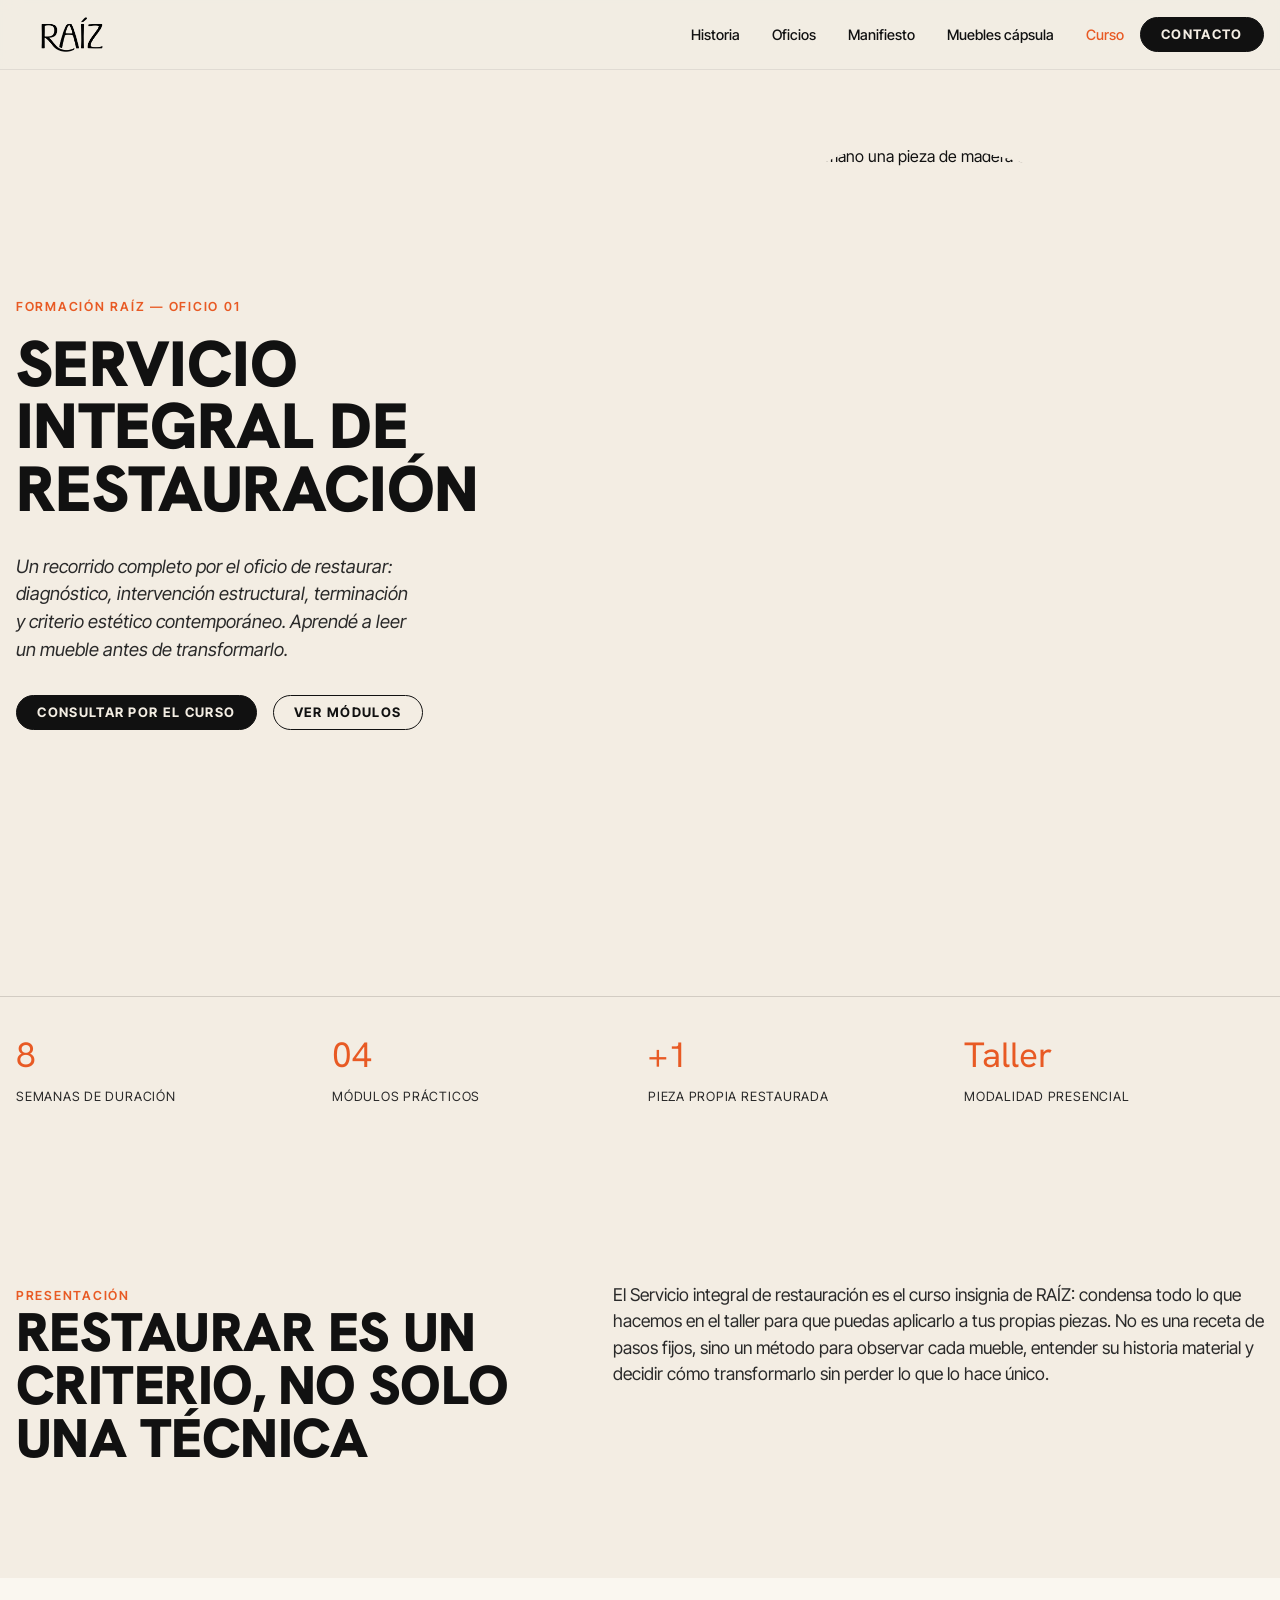
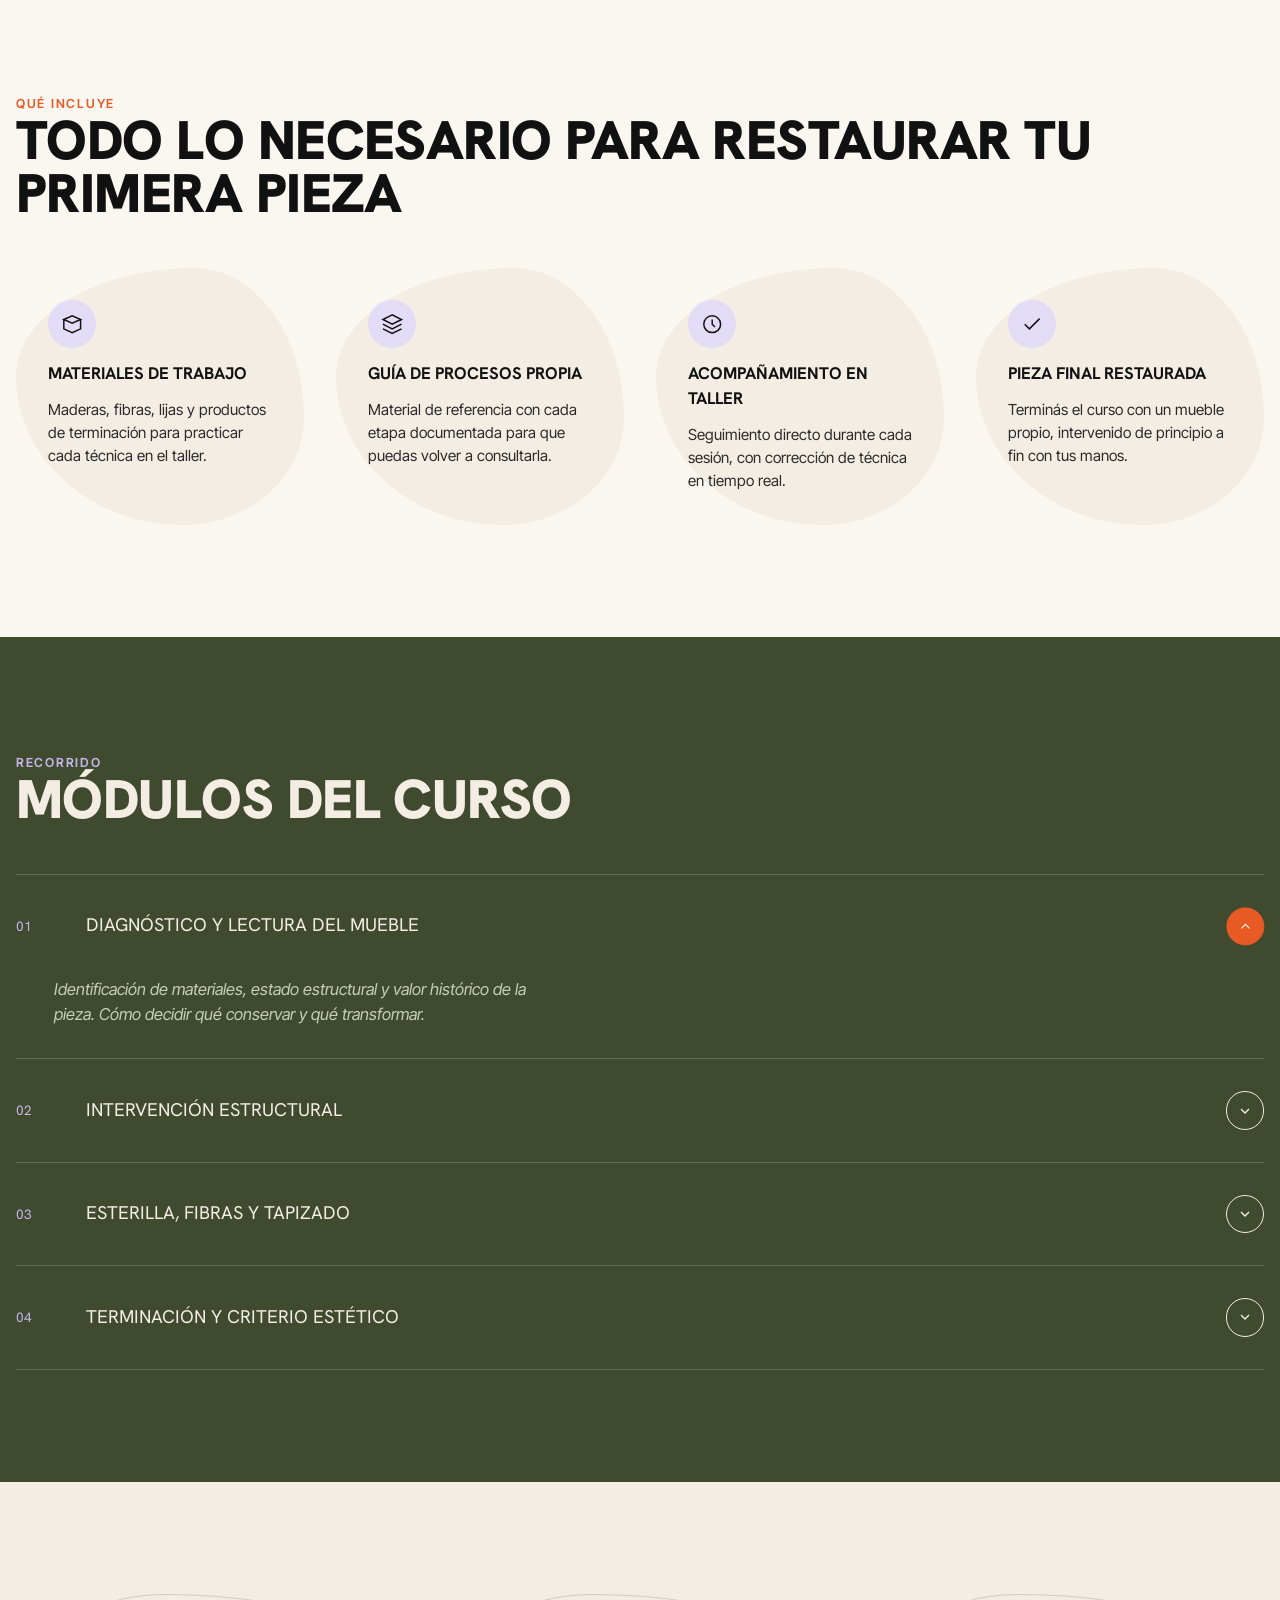
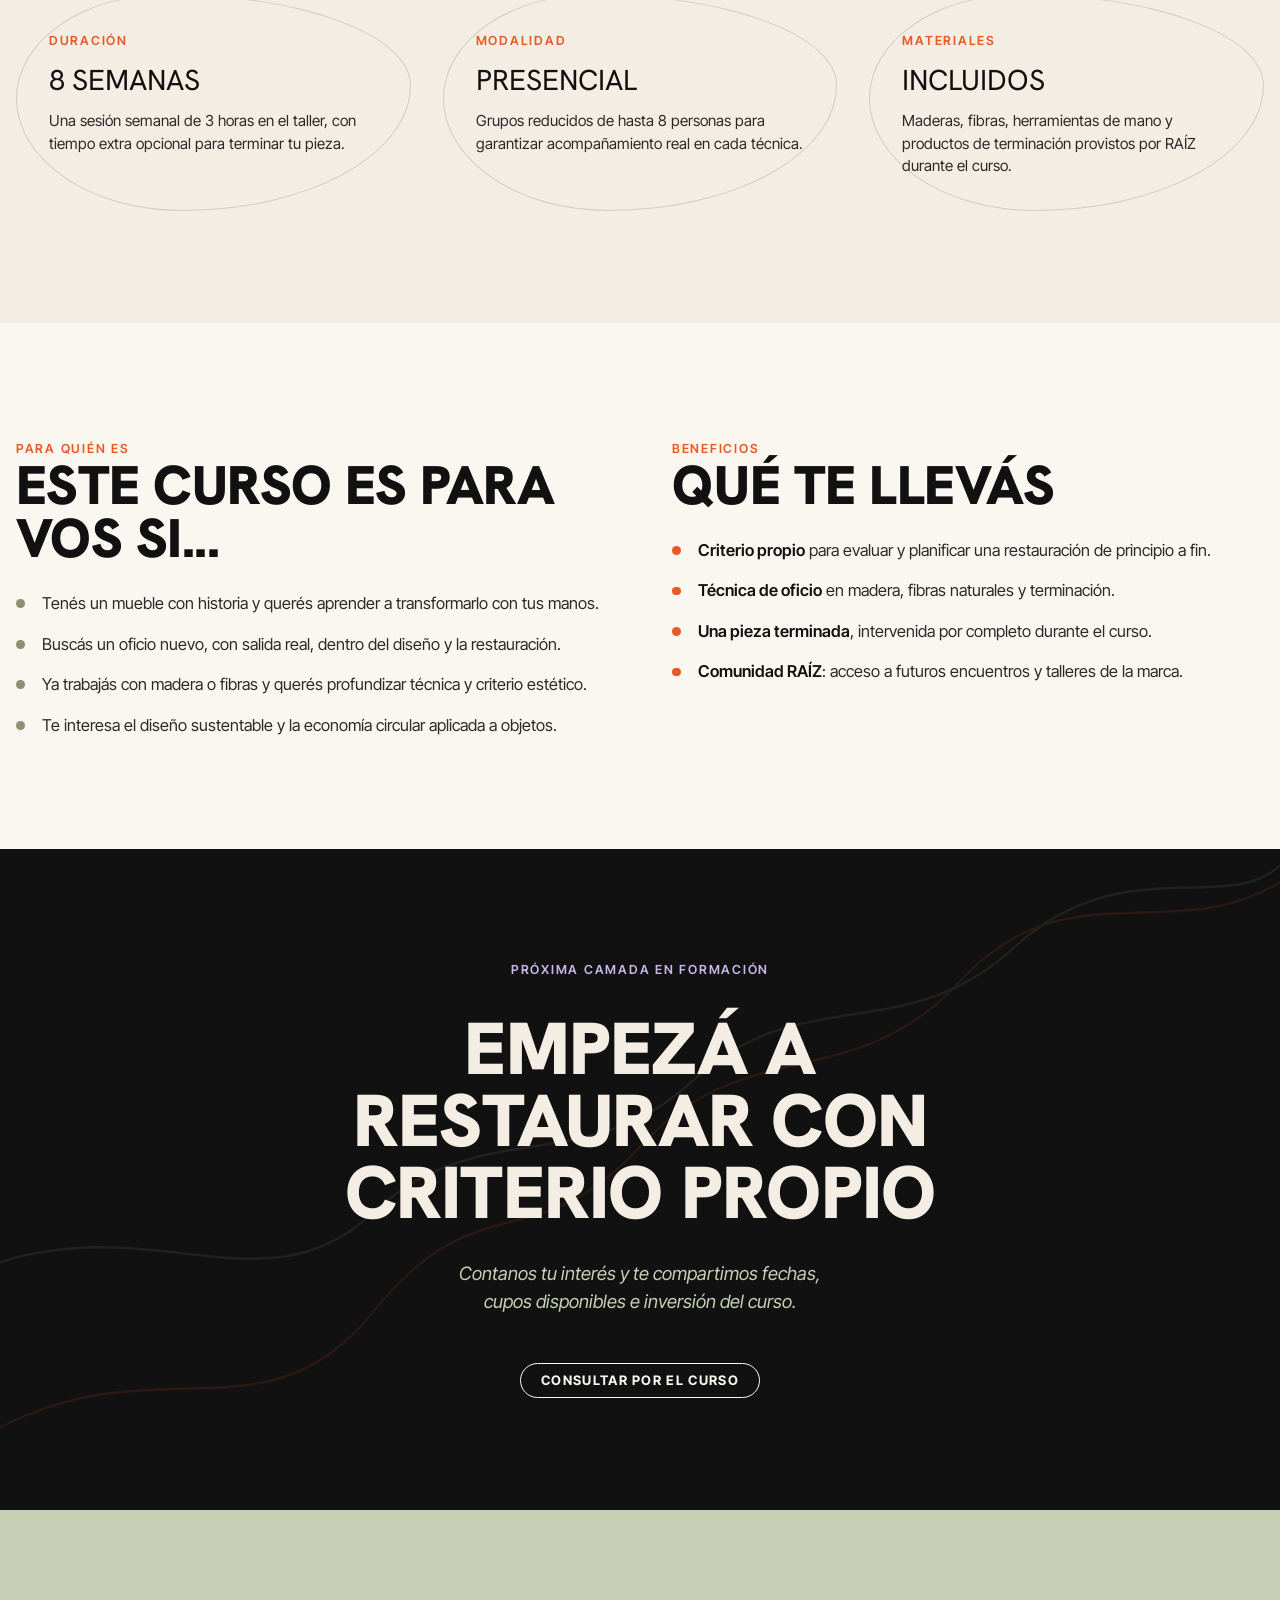
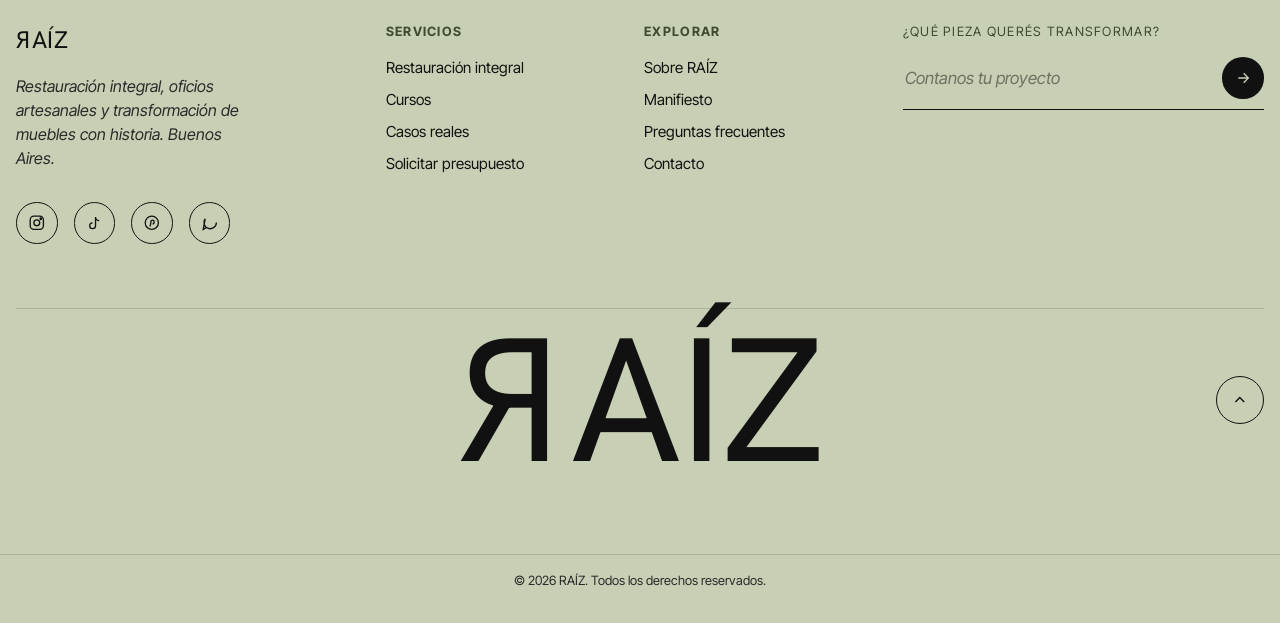
==== curso-restauracion.html @ 7bc356a1 "Primer respaldo de RAIZ" ====
﻿<!DOCTYPE html>
<html lang="es">
<head>
<meta charset="UTF-8">
<meta name="viewport" content="width=device-width, initial-scale=1.0">
<title>Servicio integral de restauración — Curso RAÍZ</title>
<meta name="description" content="Curso de Servicio integral de restauración de RAÍZ: módulos, materiales, modalidad y beneficios para quienes quieren transformar muebles con historia.">
<link rel="preconnect" href="https://fonts.googleapis.com">
<link rel="preconnect" href="https://fonts.gstatic.com" crossorigin>
<link href="https://fonts.googleapis.com/css2?family=Hanken+Grotesk:wght@300;400;500;600;700;800;900&family=Inter+Tight:wght@400;500;600;700&display=swap" rel="stylesheet">
<link rel="stylesheet" href="style.css">
<link rel="stylesheet" href="curso.css">
</head>
<body>

<!-- ============================================================
     HEADER — idéntico al de index.html para mantener identidad
     ============================================================ -->
<header class="header" id="header">
  <div class="envoltura">
    <a href="index.html" class="logo-raiz logo-header" aria-label="RAÍZ, inicio">
      <img src="assets/logo-raiz.png" alt="RAÍZ" class="logo-header-img">
    </a>
    <nav class="nav-principal">
      <ul class="nav-links">
        <li><a href="index.html#historia">Historia</a></li>
        <li><a href="index.html#oficios">Oficios</a></li>
        <li><a href="index.html#manifiesto">Manifiesto</a></li>
        <li><a href="index.html#capsula">Muebles cápsula</a></li>
        <li><a href="curso-restauracion.html" style="color:var(--naranja)">Curso</a></li>
      </ul>
      <a href="#consultar" class="nav-cta"><span>Contacto</span><svg xmlns="http://www.w3.org/2000/svg" fill="none" viewBox="0 0 74 74" aria-hidden="true"><circle stroke-width="3" stroke="black" r="35.5" cy="37" cx="37"></circle><path fill="black" d="M25 35.5C24.1716 35.5 23.5 36.1716 23.5 37C23.5 37.8284 24.1716 38.5 25 38.5V35.5ZM49.0607 38.0607C49.6464 37.4749 49.6464 36.5251 49.0607 35.9393L39.5147 26.3934C38.9289 25.8076 37.9792 25.8076 37.3934 26.3934C36.8076 26.9792 36.8076 27.9289 37.3934 28.5147L45.8787 37L37.3934 45.4853C36.8076 46.0711 36.8076 47.0208 37.3934 47.6066C37.9792 48.1924 38.9289 48.1924 39.5147 47.6066L49.0607 38.0607ZM25 38.5L48 38.5V35.5L25 35.5V38.5Z"></path></svg></a>
    </nav>
    <button class="hamburguesa" id="hamburguesa" aria-label="Abrir menú" aria-expanded="false">
      <span></span><span></span><span></span>
    </button>
  </div>
</header>

<div class="menu-movil" id="menuMovil">
  <ul class="menu-movil-links">
    <li><a href="index.html#historia">Historia</a></li>
    <li><a href="index.html#oficios">Oficios</a></li>
    <li><a href="index.html#manifiesto">Manifiesto</a></li>
    <li><a href="index.html#capsula">Cápsula</a></li>
    <li><a href="curso-restauracion.html">Curso</a></li>
  </ul>
  <a href="#consultar" class="btn btn-primary menu-movil-cta">
    <span>Consultar por el curso</span>
    <svg xmlns="http://www.w3.org/2000/svg" fill="none" viewBox="0 0 74 74" aria-hidden="true"><circle stroke-width="3" stroke="black" r="35.5" cy="37" cx="37"></circle><path fill="black" d="M25 35.5C24.1716 35.5 23.5 36.1716 23.5 37C23.5 37.8284 24.1716 38.5 25 38.5V35.5ZM49.0607 38.0607C49.6464 37.4749 49.6464 36.5251 49.0607 35.9393L39.5147 26.3934C38.9289 25.8076 37.9792 25.8076 37.3934 26.3934C36.8076 26.9792 36.8076 27.9289 37.3934 28.5147L45.8787 37L37.3934 45.4853C36.8076 46.0711 36.8076 47.0208 37.3934 47.6066C37.9792 48.1924 38.9289 48.1924 39.5147 47.6066L49.0607 38.0607ZM25 38.5L48 38.5V35.5L25 35.5V38.5Z"></path></svg>
  </a>
</div>

<!-- ============================================================
     HERO DEL CURSO — presentación + imagen + dato de duración
     ============================================================ -->
<section class="curso-hero">
  <div class="envoltura curso-hero-grid">
    <div>
      <span class="ojo curso-eyebrow reveal">Formación RAÍZ — Oficio 01</span>
      <h1 class="titulo-display curso-hero-titulo reveal">Servicio integral de restauración</h1>
      <p class="curso-hero-bajada reveal">Un recorrido completo por el oficio de restaurar: diagnóstico, intervención estructural, terminación y criterio estético contemporáneo. Aprendé a leer un mueble antes de transformarlo.</p>
      <div class="curso-hero-acciones reveal">
        <a href="#consultar" class="btn btn-primary">
          <span>Consultar por el curso</span>
          <svg xmlns="http://www.w3.org/2000/svg" fill="none" viewBox="0 0 74 74" aria-hidden="true"><circle stroke-width="3" stroke="black" r="35.5" cy="37" cx="37"></circle><path fill="black" d="M25 35.5C24.1716 35.5 23.5 36.1716 23.5 37C23.5 37.8284 24.1716 38.5 25 38.5V35.5ZM49.0607 38.0607C49.6464 37.4749 49.6464 36.5251 49.0607 35.9393L39.5147 26.3934C38.9289 25.8076 37.9792 25.8076 37.3934 26.3934C36.8076 26.9792 36.8076 27.9289 37.3934 28.5147L45.8787 37L37.3934 45.4853C36.8076 46.0711 36.8076 47.0208 37.3934 47.6066C37.9792 48.1924 38.9289 48.1924 39.5147 47.6066L49.0607 38.0607ZM25 38.5L48 38.5V35.5L25 35.5V38.5Z"></path></svg>
        </a>
        <a href="#modulos" class="btn btn-secondary">
          <span>Ver módulos</span>
          <svg xmlns="http://www.w3.org/2000/svg" fill="none" viewBox="0 0 74 74" aria-hidden="true"><circle stroke-width="3" stroke="black" r="35.5" cy="37" cx="37"></circle><path fill="black" d="M25 35.5C24.1716 35.5 23.5 36.1716 23.5 37C23.5 37.8284 24.1716 38.5 25 38.5V35.5ZM49.0607 38.0607C49.6464 37.4749 49.6464 36.5251 49.0607 35.9393L39.5147 26.3934C38.9289 25.8076 37.9792 25.8076 37.3934 26.3934C36.8076 26.9792 36.8076 27.9289 37.3934 28.5147L45.8787 37L37.3934 45.4853C36.8076 46.0711 36.8076 47.0208 37.3934 47.6066C37.9792 48.1924 38.9289 48.1924 39.5147 47.6066L49.0607 38.0607ZM25 38.5L48 38.5V35.5L25 35.5V38.5Z"></path></svg>
        </a>
      </div>
    </div>
    <div class="curso-hero-imagen reveal">
      <img src="https://images.unsplash.com/photo-1517581177682-a085bb7ffb15?q=80&w=1200&auto=format&fit=crop" alt="Persona puliendo a mano una pieza de madera en el taller">
    </div>
  </div>

  <div class="envoltura curso-datos-rapidos reveal">
    <div class="dato-rapido">
      <span class="dato-numero">8</span>
      <span class="dato-label">Semanas de duración</span>
    </div>
    <div class="dato-rapido">
      <span class="dato-numero">04</span>
      <span class="dato-label">Módulos prácticos</span>
    </div>
    <div class="dato-rapido">
      <span class="dato-numero">+1</span>
      <span class="dato-label">Pieza propia restaurada</span>
    </div>
    <div class="dato-rapido">
      <span class="dato-numero">Taller</span>
      <span class="dato-label">Modalidad presencial</span>
    </div>
  </div>
</section>

<!-- ============================================================
     PRESENTACIÓN — qué es el curso
     ============================================================ -->
<section class="seccion curso-presentacion" id="presentacion">
  <div class="envoltura curso-presentacion-grid">
    <div>
      <span class="ojo seccion-eyebrow reveal">Presentación</span>
      <h2 class="titulo-display seccion-titulo reveal">Restaurar es un criterio, no solo una técnica</h2>
    </div>
    <p class="reveal">El Servicio integral de restauración es el curso insignia de RAÍZ: condensa todo lo que hacemos en el taller para que puedas aplicarlo a tus propias piezas. No es una receta de pasos fijos, sino un método para observar cada mueble, entender su historia material y decidir cómo transformarlo sin perder lo que lo hace único.</p>
  </div>
</section>

<!-- ============================================================
     QUÉ INCLUYE
     ============================================================ -->
<section class="seccion curso-incluye">
  <div class="envoltura">
    <span class="ojo seccion-eyebrow reveal">Qué incluye</span>
    <h2 class="titulo-display seccion-titulo reveal" style="margin-bottom:3rem">Todo lo necesario para restaurar tu primera pieza</h2>

    <div class="incluye-grid">
      <div class="incluye-item reveal" style="--i:0">
        <span class="incluye-icono" aria-hidden="true">
          <svg viewBox="0 0 24 24" fill="none" stroke="currentColor" stroke-width="1.6"><path d="M3 7l9-4 9 4-9 4-9-4zM3 7v10l9 4 9-4V7"/></svg>
        </span>
        <h3>Materiales de trabajo</h3>
        <p>Maderas, fibras, lijas y productos de terminación para practicar cada técnica en el taller.</p>
      </div>
      <div class="incluye-item reveal" style="--i:1">
        <span class="incluye-icono" aria-hidden="true">
          <svg viewBox="0 0 24 24" fill="none" stroke="currentColor" stroke-width="1.6"><path d="M12 2L2 7l10 5 10-5-10-5zM2 17l10 5 10-5M2 12l10 5 10-5"/></svg>
        </span>
        <h3>Guía de procesos propia</h3>
        <p>Material de referencia con cada etapa documentada para que puedas volver a consultarla.</p>
      </div>
      <div class="incluye-item reveal" style="--i:2">
        <span class="incluye-icono" aria-hidden="true">
          <svg viewBox="0 0 24 24" fill="none" stroke="currentColor" stroke-width="1.6"><circle cx="12" cy="12" r="9"/><path d="M12 7v5l3 3"/></svg>
        </span>
        <h3>Acompañamiento en taller</h3>
        <p>Seguimiento directo durante cada sesión, con corrección de técnica en tiempo real.</p>
      </div>
      <div class="incluye-item reveal" style="--i:3">
        <span class="incluye-icono" aria-hidden="true">
          <svg viewBox="0 0 24 24" fill="none" stroke="currentColor" stroke-width="1.6"><path d="M20 6L9 17l-5-5"/></svg>
        </span>
        <h3>Pieza final restaurada</h3>
        <p>Terminás el curso con un mueble propio, intervenido de principio a fin con tus manos.</p>
      </div>
    </div>
  </div>
</section>

<!-- ============================================================
     MÓDULOS
     ============================================================ -->
<section class="seccion curso-modulos" id="modulos">
  <div class="envoltura">
    <span class="ojo seccion-eyebrow reveal" style="color:var(--lila)">Recorrido</span>
    <h2 class="titulo-display seccion-titulo reveal" style="margin-bottom:3rem; color:var(--crema)">Módulos del curso</h2>

    <div class="modulos-lista">
      <details class="modulo-item reveal" style="--i:0" open>
        <summary>
          <span class="modulo-numero">01</span>
          <span class="modulo-titulo">Diagnóstico y lectura del mueble</span>
          <span class="modulo-flecha" aria-hidden="true">
            <svg viewBox="0 0 24 24" fill="none" stroke="currentColor" stroke-width="2"><path d="M6 9l6 6 6-6"/></svg>
          </span>
        </summary>
        <p>Identificación de materiales, estado estructural y valor histórico de la pieza. Cómo decidir qué conservar y qué transformar.</p>
      </details>

      <details class="modulo-item reveal" style="--i:1">
        <summary>
          <span class="modulo-numero">02</span>
          <span class="modulo-titulo">Intervención estructural</span>
          <span class="modulo-flecha" aria-hidden="true">
            <svg viewBox="0 0 24 24" fill="none" stroke="currentColor" stroke-width="2"><path d="M6 9l6 6 6-6"/></svg>
          </span>
        </summary>
        <p>Reparación de uniones, refuerzo de patas y estructuras, reemplazo de piezas faltantes con criterio de continuidad.</p>
      </details>

      <details class="modulo-item reveal" style="--i:2">
        <summary>
          <span class="modulo-numero">03</span>
          <span class="modulo-titulo">Esterilla, fibras y tapizado</span>
          <span class="modulo-flecha" aria-hidden="true">
            <svg viewBox="0 0 24 24" fill="none" stroke="currentColor" stroke-width="2"><path d="M6 9l6 6 6-6"/></svg>
          </span>
        </summary>
        <p>Técnicas de trenzado a mano, selección de fibras naturales y renovación de superficies textiles.</p>
      </details>

      <details class="modulo-item reveal" style="--i:3">
        <summary>
          <span class="modulo-numero">04</span>
          <span class="modulo-titulo">Terminación y criterio estético</span>
          <span class="modulo-flecha" aria-hidden="true">
            <svg viewBox="0 0 24 24" fill="none" stroke="currentColor" stroke-width="2"><path d="M6 9l6 6 6-6"/></svg>
          </span>
        </summary>
        <p>Lijado fino, aceites y barnices naturales, decisiones cromáticas para que la pieza dialogue con espacios contemporáneos.</p>
      </details>
    </div>
  </div>
</section>

<!-- ============================================================
     DURACIÓN, MODALIDAD Y MATERIALES (datos en cards)
     ============================================================ -->
<section class="seccion curso-detalles">
  <div class="envoltura">
    <div class="detalles-grid">
      <div class="detalle-card reveal" style="--i:0">
        <span class="ojo">Duración</span>
        <p class="detalle-valor">8 semanas</p>
        <p class="detalle-texto">Una sesión semanal de 3 horas en el taller, con tiempo extra opcional para terminar tu pieza.</p>
      </div>
      <div class="detalle-card reveal" style="--i:1">
        <span class="ojo">Modalidad</span>
        <p class="detalle-valor">Presencial</p>
        <p class="detalle-texto">Grupos reducidos de hasta 8 personas para garantizar acompañamiento real en cada técnica.</p>
      </div>
      <div class="detalle-card reveal" style="--i:2">
        <span class="ojo">Materiales</span>
        <p class="detalle-valor">Incluidos</p>
        <p class="detalle-texto">Maderas, fibras, herramientas de mano y productos de terminación provistos por RAÍZ durante el curso.</p>
      </div>
    </div>
  </div>
</section>

<!-- ============================================================
     PARA QUIÉN ES / BENEFICIOS
     ============================================================ -->
<section class="seccion curso-quien">
  <div class="envoltura curso-quien-grid">
    <div class="reveal">
      <span class="ojo seccion-eyebrow">Para quién es</span>
      <h2 class="titulo-display seccion-titulo" style="margin-bottom:1.6rem">Este curso es para vos si...</h2>
      <ul class="lista-quien">
        <li>Tenés un mueble con historia y querés aprender a transformarlo con tus manos.</li>
        <li>Buscás un oficio nuevo, con salida real, dentro del diseño y la restauración.</li>
        <li>Ya trabajás con madera o fibras y querés profundizar técnica y criterio estético.</li>
        <li>Te interesa el diseño sustentable y la economía circular aplicada a objetos.</li>
      </ul>
    </div>
    <div class="reveal">
      <span class="ojo seccion-eyebrow">Beneficios</span>
      <h2 class="titulo-display seccion-titulo" style="margin-bottom:1.6rem">Qué te llevás</h2>
      <ul class="lista-beneficios">
        <li><strong>Criterio propio</strong> para evaluar y planificar una restauración de principio a fin.</li>
        <li><strong>Técnica de oficio</strong> en madera, fibras naturales y terminación.</li>
        <li><strong>Una pieza terminada</strong>, intervenida por completo durante el curso.</li>
        <li><strong>Comunidad RAÍZ</strong>: acceso a futuros encuentros y talleres de la marca.</li>
      </ul>
    </div>
  </div>
</section>

<!-- ============================================================
     CTA VISUAL FINAL
     ============================================================ -->
<section class="seccion cta-final" id="consultar">
  <svg class="cta-fibra-svg" viewBox="0 0 1200 400" preserveAspectRatio="none" fill="none" xmlns="http://www.w3.org/2000/svg" aria-hidden="true">
    <path d="M0 350C150 300 250 360 350 280C450 200 500 250 600 180C700 110 800 150 900 80C1000 10 1100 60 1200 20" stroke="#E25320" stroke-width="1.5"/>
    <path d="M0 250C150 220 250 280 350 220C450 160 550 200 650 140C750 80 850 120 950 60C1050 0 1150 40 1200 10" stroke="#93A077" stroke-width="1.5"/>
  </svg>
  <div class="envoltura">
    <span class="ojo reveal" style="color:var(--lila)">Próxima camada en formación</span>
    <h2 class="titulo-display cta-final-titulo reveal">Empezá a restaurar con criterio propio</h2>
    <p class="cta-final-texto reveal">Contanos tu interés y te compartimos fechas, cupos disponibles e inversión del curso.</p>
    <div class="reveal" style="margin-top:1rem; display:flex; gap:1rem; flex-wrap:wrap; justify-content:center;">
      <a href="index.html#contacto" class="btn btn-light">
        <span>Consultar por el curso</span>
        <svg xmlns="http://www.w3.org/2000/svg" fill="none" viewBox="0 0 74 74" aria-hidden="true"><circle stroke-width="3" stroke="black" r="35.5" cy="37" cx="37"></circle><path fill="black" d="M25 35.5C24.1716 35.5 23.5 36.1716 23.5 37C23.5 37.8284 24.1716 38.5 25 38.5V35.5ZM49.0607 38.0607C49.6464 37.4749 49.6464 36.5251 49.0607 35.9393L39.5147 26.3934C38.9289 25.8076 37.9792 25.8076 37.3934 26.3934C36.8076 26.9792 36.8076 27.9289 37.3934 28.5147L45.8787 37L37.3934 45.4853C36.8076 46.0711 36.8076 47.0208 37.3934 47.6066C37.9792 48.1924 38.9289 48.1924 39.5147 47.6066L49.0607 38.0607ZM25 38.5L48 38.5V35.5L25 35.5V38.5Z"></path></svg>
      </a>
    </div>
  </div>
</section>

<!-- ============================================================
     FOOTER — idéntico al de index.html
     ============================================================ -->
<footer class="footer">
  <div class="envoltura">
    <div class="footer-top">
      <div class="footer-marca">
        <span class="logo-raiz"><span class="letra-r">R</span>AÍZ</span>
        <p>Restauración integral, oficios artesanales y transformación de muebles con historia. Buenos Aires.</p>
        <div class="footer-redes">
          <a href="#" aria-label="Instagram">
            <svg viewBox="0 0 24 24" fill="none" stroke="currentColor" stroke-width="1.8"><rect x="3" y="3" width="18" height="18" rx="5"/><circle cx="12" cy="12" r="4"/><circle cx="17.5" cy="6.5" r="1"/></svg>
          </a>
          <a href="#" aria-label="TikTok">
            <svg viewBox="0 0 24 24" fill="none" stroke="currentColor" stroke-width="1.8"><path d="M9 12a4 4 0 1 0 4 4V4a5 5 0 0 0 5 5"/></svg>
          </a>
          <a href="#" aria-label="Pinterest">
            <svg viewBox="0 0 24 24" fill="none" stroke="currentColor" stroke-width="1.8"><circle cx="12" cy="12" r="9"/><path d="M9.5 17c1-3 1.3-5 1.3-6.5a2.2 2.2 0 1 1 4.4 0c0 1.3-1 3-2.2 3"/></svg>
          </a>
          <a href="#" aria-label="WhatsApp">
            <svg viewBox="0 0 24 24" fill="none" stroke="currentColor" stroke-width="1.8"><path d="M21 11.5a8.5 8.5 0 1 1-15.3-5L3 21l4.6-2.7a8.5 8.5 0 0 0 13.4-6.8z"/></svg>
          </a>
        </div>
      </div>

      <div class="footer-columna">
        <h4>Servicios</h4>
        <ul>
          <li><a href="index.html#oficios">Restauración integral</a></li>
          <li><a href="curso-restauracion.html">Cursos</a></li>
          <li><a href="index.html#capsula">Casos reales</a></li>
          <li><a href="index.html#contacto">Solicitar presupuesto</a></li>
        </ul>
      </div>

      <div class="footer-columna">
        <h4>Explorar</h4>
        <ul>
          <li><a href="index.html#hero">Sobre RAÍZ</a></li>
          <li><a href="index.html#manifiesto">Manifiesto</a></li>
          <li><a href="#">Preguntas frecuentes</a></li>
          <li><a href="index.html#contacto">Contacto</a></li>
        </ul>
      </div>

      <div class="footer-form" id="footerForm">
        <label for="inputProyectoCurso">¿Qué pieza querés transformar?</label>
        <form id="formularioProyecto">
          <div class="footer-form-fila">
            <input type="text" id="inputProyectoCurso" placeholder="Contanos tu proyecto" required>
            <button type="submit" aria-label="Enviar">
              <svg viewBox="0 0 24 24" fill="none" stroke="currentColor" stroke-width="2"><path d="M5 12h14M13 5l7 7-7 7"/></svg>
            </button>
          </div>
        </form>
        <p class="footer-msg" id="footerMsg"></p>
      </div>
    </div>

    <div class="footer-logo-fila">
      <span class="logo-raiz logo-grande"><span class="letra-r">R</span>AÍZ</span>
      <button class="circulo-nav" id="footerArriba" aria-label="Volver arriba">
        <svg viewBox="0 0 24 24" fill="none" stroke="currentColor" stroke-width="2"><path d="M18 15l-6-6-6 6"/></svg>
      </button>
    </div>
  </div>

  <div class="footer-bottom">
    <p>© 2026 RAÍZ. Todos los derechos reservados.</p>
  </div>
</footer>

<button class="volver-arriba" id="volverArriba" aria-label="Volver arriba">
  <svg viewBox="0 0 24 24" fill="none" stroke="currentColor" stroke-width="2"><path d="M18 15l-6-6-6 6"/></svg>
</button>

<script src="script.js"></script>
</body>
</html>
---- style.css ----
/* ============================================================
   RAÍZ — Hoja de estilos principal
   Marca de restauración integral de muebles y oficios artesanales
   ============================================================ */

/* ---------- 1. TIPOGRAFÍA EXTERNA ---------- */
/* Inter Tight se carga desde el <head> de cada HTML via Google Fonts */

/* ---------- 2. TOKENS DE MARCA ---------- */
:root{
  /* Paleta — extraída del moodboard, jerarquía intencional */
  --crema:        #F3EDE3;   /* fondo cálido principal */
  --crema-alta:   #FAF7F0;   /* fondo claro elevado (cards) */
  --negro:        #111111;   /* texto / fondos oscuros */
  --negro-suave:  #2A2A2A;
  --oliva:        #3F4A2F;   /* verde oliva oscuro — secciones contraste */
  --oliva-alto:   #516040;
  --salvia:       #8A9272;   /* verde salvia — soporte */
  --salvia-baja:  #C7D0B4;
  --naranja:      #E85A24;   /* acento — usar con moderación */
  --naranja-alta: #F06B36;
  --lila:         #C7B7EA;   /* acento secundario */
  --lila-baja:    #E3DCF7;

  /* Tipografía */
  --f-display: "Hanken Grotesk", sans-serif;
  --f-body:    "Inter Tight", sans-serif;

  /* Espaciado */
  --espacio-xs: .5rem;
  --espacio-s: 1rem;
  --espacio-m: 2rem;
  --espacio-l: 4rem;
  --espacio-xl: 7rem;
  --espacio-xxl: 11rem;

  /* Layout */
  --ancho-max: 1600px;
  --radio-organico: 38% 62% 58% 42% / 48% 42% 58% 52%;
  --radio-organico-2: 62% 38% 42% 58% / 42% 58% 42% 58%;

  /* Transiciones */
  --ease: cubic-bezier(.22, .68, .32, 1);
  --t-rapida: .35s var(--ease);
  --t-media: .6s var(--ease);
  --t-lenta: 1.1s var(--ease);
}

/* ---------- 3. RESET ---------- */
*, *::before, *::after{ box-sizing: border-box; }
html{
  scroll-behavior: smooth;
  overflow-x: hidden;
  width: 100%;
}
body{
  margin: 0;
  background: var(--crema);
  color: var(--negro);
  font-family: var(--f-body);
  font-weight: 400;
  line-height: 1.5;
  -webkit-font-smoothing: antialiased;
  overflow-x: hidden;
  width: 100%;
}
img{ max-width: 100%; display: block; }
a{ color: inherit; text-decoration: none; }
ul{ margin: 0; padding: 0; list-style: none; }
button{ font-family: inherit; cursor: pointer; border: none; background: none; color: inherit; }
h1,h2,h3,h4,p{ margin: 0; }
.envoltura{
  max-width: var(--ancho-max);
  margin-inline: auto;
  padding-inline: 1rem;
}

/* Foco visible accesible */
a:focus-visible, button:focus-visible, input:focus-visible, textarea:focus-visible{
  outline: 2px solid var(--naranja);
  outline-offset: 4px;
  border-radius: 4px;
}

@media (prefers-reduced-motion: reduce){
  *{ animation-duration: .001ms !important; animation-iteration-count: 1 !important; transition-duration: .001ms !important; scroll-behavior: auto !important; }
}

/* ---------- 4. TIPOGRAFÍA DE MARCA ---------- */
.titulo-display{
  font-family: var(--f-display);
  font-weight: 900;
  text-transform: uppercase;
  letter-spacing: -.01em;
  line-height: .98;
}
.titulo-editorial{
  font-family: var(--f-body);
  font-weight: 500;
  font-style: italic;
  letter-spacing: -.01em;
}
.ojo{
  font-family: var(--f-body);
  font-weight: 600;
  text-transform: uppercase;
  letter-spacing: .14em;
  font-size: .78rem;
}

/* Logo con tratamiento orgánico — la R volteada, trazo manuscrito-estructural */
.logo-raiz{
  font-family: var(--f-display);
  font-size: 1.5rem;
  letter-spacing: .02em;
  display: inline-flex;
  align-items: center;
  gap: .05em;
}
.logo-raiz .letra-r{
  display: inline-block;
  transform: scaleX(-1);
}
.logo-raiz.logo-grande{
  font-size: clamp(4.5rem, 18vw, 11rem);
  line-height: .85;
  letter-spacing: -.01em;
}
.logo-header{
  line-height: 0;
}
.logo-header-img{
  display: block;
  width: 7rem;
  height: auto;
}

/* ---------- 5. SISTEMA GLOBAL DE BOTONES ---------- */
/* Funciona en <a> y <button> por igual.
   Variantes: .btn-primary · .btn-secondary · .btn-light · .btn-small */
.btn,
.nav-cta,
.hero-cta,
.card-oficio-enlace{
  cursor: pointer;
  display: inline-flex;
  align-items: center;
  justify-content: center;
  gap: .65em;
  font-family: var(--f-body);
  font-weight: 700;
  font-size: .82rem;
  text-transform: uppercase;
  letter-spacing: .1em;
  padding: .75em 1.55em;
  border: 1.5px solid currentColor;
  border-radius: 100px;
  text-decoration: none;
  white-space: nowrap;
  width: fit-content;
  transition:
    background var(--t-rapida),
    color var(--t-rapida),
    border-color var(--t-rapida),
    transform var(--t-rapida);
}
.btn:hover,
.nav-cta:hover,
.hero-cta:hover,
.card-oficio-enlace:hover{
  transform: translateY(-2px);
}
.btn:active,
.nav-cta:active,
.hero-cta:active,
.card-oficio-enlace:active{
  background: var(--naranja);
  color: var(--crema-alta);
  border-color: var(--naranja);
  transform: scale(.95);
}
.btn-primary:active,
.btn-secondary:active,
.btn-light:active,
.btn:focus-visible,
.nav-cta:focus-visible,
.hero-cta:focus-visible,
.card-oficio-enlace:focus-visible{
  background: var(--naranja);
  color: var(--crema-alta);
  border-color: var(--naranja);
}
.btn span,
.nav-cta span,
.hero-cta span,
.card-oficio-enlace span{
  line-height: 1;
}
.btn svg,
.nav-cta svg,
.hero-cta svg,
.card-oficio-enlace svg{
  display: none;
}

.btn,
.btn-primary,
.nav-cta,
.hero-cta,
.card-oficio-enlace{
  background: var(--negro);
  color: var(--crema);
  border-color: var(--negro);
}
.btn:hover,
.btn-primary:hover,
.nav-cta:hover,
.hero-cta:hover,
.card-oficio-enlace:hover{
  background: var(--naranja);
  color: var(--crema-alta);
  border-color: var(--naranja);
}

.btn-secondary{
  background: transparent;
  color: var(--negro);
  border-color: var(--negro);
}
.btn-secondary:hover{
  background: var(--negro);
  color: var(--crema-alta);
  border-color: var(--negro);
}

.btn-light{
  background: transparent;
  color: var(--crema-alta);
  border-color: var(--crema-alta);
}
.btn-light:hover{
  background: var(--crema-alta);
  color: var(--negro);
  border-color: var(--crema-alta);
}

/* Modificador de tamaño — se combina: class="btn btn-primary btn-small" */
.btn-small{ font-size: .78rem; padding: .6em 1.3em; letter-spacing: .12em; }

.circulo-nav{
  width: 3rem;
  height: 3rem;
  border-radius: 50%;
  border: 1.5px solid currentColor;
  display: flex;
  align-items: center;
  justify-content: center;
  transition: border-radius var(--t-media), background var(--t-rapida), transform var(--t-rapida);
}
.circulo-nav:hover{
  border-radius: var(--radio-organico);
  background: var(--naranja);
  border-color: var(--naranja);
  color: var(--crema-alta);
  transform: scale(1.06);
}
.circulo-nav:active,
.circulo-nav:focus-visible{
  border-radius: var(--radio-organico);
  background: var(--naranja);
  border-color: var(--naranja);
  color: var(--crema-alta);
}
.circulo-nav svg{ width: 1.1rem; height: 1.1rem; }

/* ---------- 6. HEADER ---------- */
.header{
  position: fixed;
  top: 0; left: 0; right: 0;
  z-index: 100;
  padding: var(--espacio-s) 0;
  background: rgba(242,237,227,.86);
  backdrop-filter: blur(10px);
  border-bottom: 1px solid rgba(20,19,15,.08);
  transition: transform var(--t-media), background var(--t-rapida);
}
.header.header--oculto{ transform: translateY(-100%); }
.header .envoltura{
  display: flex;
  align-items: center;
  justify-content: space-between;
}
.nav-principal{
  display: flex;
  align-items: center;
  gap: 1rem;
}
.nav-links{
  display: flex;
  gap: var(--espacio-m);
  font-family: var(--f-body);
  font-size: .9rem;
  font-weight: 500;
}
.nav-links a{
  position: relative;
  padding-bottom: .3em;
}
.nav-links a::after{
  content: '';
  position: absolute;
  left: 0; bottom: 0;
  height: 2px;
  width: 0;
  background: var(--naranja);
  transition: width var(--t-rapida);
}
.nav-links a:hover::after{ width: 100%; }
.hamburguesa{
  display: none;
  flex-direction: column;
  gap: 5px;
  width: 2.2rem;
  height: 2.2rem;
  align-items: center;
  justify-content: center;
  z-index: 110;
}
.hamburguesa span{
  display: block;
  width: 1.6rem;
  height: 2px;
  background: var(--negro);
  transition: transform var(--t-rapida), opacity var(--t-rapida);
}
.hamburguesa.activo span:nth-child(1){ transform: translateY(7px) rotate(45deg); }
.hamburguesa.activo span:nth-child(2){ opacity: 0; }
.hamburguesa.activo span:nth-child(3){ transform: translateY(-7px) rotate(-45deg); }

/* ---------- 7. HERO ---------- */

.hero{
  min-height: 100svh;
  padding-top: 5.5rem;
  background: var(--crema-alta);
  color: var(--negro);
  overflow: hidden;
}

.hero-interior{
  position: relative;
  display: grid;
  grid-template-columns: repeat(12, minmax(0, 1fr));
  grid-template-rows: 1fr auto;
  max-width: var(--ancho-max);
  margin-inline: auto;
  width: 100%;
  min-height: calc(100svh - 5.5rem);
  padding: clamp(1.25rem, 2.8vw, 3rem) var(--espacio-m) var(--espacio-m);
}

.hero-palabras{
  grid-column: 1 / -1;
  grid-row: 1;
  align-self: center;
  justify-self: center;
  z-index: 2;
  position: relative;
  width: 100%;
  min-height: clamp(6.4rem, 16vw, 18rem);
  font-family: "Inter Tight", sans-serif;
  font-size: clamp(5.4rem, 16vw, 19rem);
  font-weight: 900;
  line-height: .78;
  letter-spacing: 0;
  text-transform: uppercase;
  text-align: center;
}
.hero-palabra{
  position: absolute;
  inset: 50% 0 auto;
  display: block;
  opacity: 0;
  transform: translateY(-38%) scale(.96);
  transition: opacity .72s var(--ease), transform .72s var(--ease);
  will-change: opacity, transform;
}
.hero-palabra.activa{
  opacity: 1;
  transform: translateY(-50%) scale(1);
}
.hero-palabra.saliente{
  opacity: 0;
  transform: translateY(-62%) scale(1.03);
}

.hero-objetos{
  grid-column: 3 / 11;
  grid-row: 1;
  align-self: center;
  justify-self: center;
  position: relative;
  z-index: 3;
  width: min(48vw, 44rem);
  height: min(62svh, 40rem);
  pointer-events: none;
}
.hero-objeto{
  position: absolute;
  inset: 0;
  margin: 0;
  display: grid;
  place-items: center;
  opacity: 0;
  transform: translateY(18px) scale(.94) rotate(-1.5deg);
  transition: opacity .72s var(--ease), transform .72s var(--ease);
  will-change: opacity, transform;
}
.hero-objeto.activo{
  opacity: 1;
  transform: translateY(0) scale(1) rotate(0deg);
}
.hero-objeto.saliente{
  opacity: 0;
  transform: translateY(-20px) scale(1.02) rotate(1.5deg);
}
.hero-objeto img{
  width: 100%;
  height: 100%;
  object-fit: contain;
  display: block;
  animation: heroFlotar 6s ease-in-out infinite;
}
.hero-objeto img.hero-mueble--fallback{
  object-fit: cover;
  border-radius: 50%;
  mix-blend-mode: multiply;
}
@keyframes heroFlotar{
  0%, 100%{ transform: translateY(0); }
  50%{ transform: translateY(-10px); }
}

.hero-pie{
  grid-column: 1 / -1;
  grid-row: 2;
  align-self: end;
  justify-self: stretch;
  display: grid;
  grid-template-columns: repeat(12, minmax(0, 1fr));
  align-items: center;
  gap: var(--espacio-m);
  z-index: 3;
  opacity: 0;
  transform: translateY(.8rem);
  pointer-events: none;
  transition: opacity .55s var(--ease), transform .55s var(--ease);
}
.hero.hero--final .hero-pie{
  opacity: 1;
  transform: translateY(0);
  pointer-events: auto;
}
.hero-claim{
  grid-column: 1 / 4;
  font-family: "Inter Tight", sans-serif;
  font-size: clamp(.95rem, 1.25vw, 1.25rem);
  font-weight: 500;
  line-height: 1.2;
}
.hero-pie .hero-cta{
  grid-column: 6 / 8;
  justify-self: center;
}

/* CTA tipográfico: texto con borde inferior, sin cápsula ni relleno */
/* ---------- 8. REVEAL AL SCROLL ---------- */
.reveal{
  opacity: 0;
  transform: translateY(34px);
  transition: opacity 1s var(--ease), transform 1s var(--ease);
}
.reveal.visible{
  opacity: 1;
  transform: translateY(0);
}
.reveal-fila > *{ transition-delay: calc(var(--i, 0) * 90ms); }

/* ---------- 9. SECCIÓN GENÉRICA ---------- */
.seccion{
  padding-block: var(--espacio-xl);
  position: relative;
}
.seccion-eyebrow{
  color: var(--naranja);
  margin-bottom: var(--espacio-s);
}
.seccion-titulo{
  font-size: clamp(2rem, 4.4vw, 3.4rem);
}

/* ---------- 10. HISTORIA (CARRUSEL VERTICAL) ---------- */
.historia{
  overflow: hidden;
}
.historia .envoltura{
  display: grid;
  grid-template-columns: minmax(0, .92fr) minmax(18rem, 1fr);
  gap: var(--espacio-l);
  align-items: center;
  max-width: min(1400px, calc(100% - 3rem));
  padding: clamp(2rem, 4.8vw, 4.5rem);
  border-radius: 30px;
  background: var(--oliva-alto);
  box-shadow: var(--sombra-suave);
  position: relative;
}

/* — Columna de texto: grid apilado — todos los slides en la misma celda — */
.historia-contenido{
  display: grid;
  min-height: clamp(20rem, 34vw, 32rem);
  align-items: center;
}
.historia-slide{
  grid-row: 1;
  grid-column: 1;
  display: flex;
  flex-direction: column;
  gap: var(--espacio-m);
  opacity: 0;
  transform: translateY(28px);
  transition: opacity .55s var(--ease), transform .55s var(--ease);
  pointer-events: none;
  min-height: 0;
}
.historia-slide.activo{
  opacity: 1;
  transform: translateY(0);
  pointer-events: auto;
}
.historia-eyebrow{ color: var(--naranja); }
.historia-slide .seccion-titulo{ margin-top: var(--espacio-xs); }
.historia-slide p{
  font-size: clamp(1.05rem, 1.55vw, 1.35rem);
  color: var(--negro-suave);
  max-width: 40ch;
  line-height: 1.52;
}

/* — Columna visual: imagen (grid apilado) + controles — */
.historia-visual{
  display: flex;
  align-items: center;
  gap: var(--espacio-m);
}
.historia-imagenes{
  flex: 1;
  display: grid;
  aspect-ratio: 4/5;
  border-radius: 24px;
  overflow: hidden;
  background: var(--crema);
}
.historia-imagen-slide{
  grid-row: 1;
  grid-column: 1;
  opacity: 0;
  transform: translateY(18px) scale(.98);
  transition: opacity .55s var(--ease), transform .55s var(--ease);
}
.historia-imagen-slide.activo{
  opacity: 1;
  transform: translateY(0) scale(1);
}
.historia-imagen-slide img{
  width: 100%;
  height: 100%;
  object-fit: cover;
  display: block;
  filter: saturate(.94);
}

/* Controles verticales */
.historia-controles{
  display: flex;
  flex-direction: column;
  align-items: center;
  gap: var(--espacio-s);
}
.historia-controles .circulo-nav:disabled{
  opacity: .3;
  cursor: not-allowed;
  pointer-events: none;
}
.historia-dots{
  display: flex;
  flex-direction: column;
  align-items: center;
  gap: .55rem;
}
.historia-dots button{
  width: 1.35rem;
  height: 1px;
  border-radius: 999px;
  background: var(--negro);
  opacity: .25;
  transition: width var(--t-rapida), opacity var(--t-rapida), background var(--t-rapida);
}
.historia-dots button.activo{
  width: 2rem;
  opacity: 1;
  background: var(--naranja);
}

/* ---------- 11. LABORATORIO DE OFICIOS ---------- */
.oficios{
  background: #C7B7EA;
  color: var(--negro);
}
.oficios .seccion-eyebrow{
  display: inline-block;
  color: var(--lila);
  margin-bottom: var(--espacio-xs);
}
.oficios-cabecera{
  display: flex;
  flex-direction: column;
  align-items: flex-start;
  gap: var(--espacio-m);
  margin-bottom: var(--espacio-l);
}
.oficios-cabecera p{
  font-family: var(--f-body);
  font-style: italic;
  font-size: 1.05rem;
  max-width: 52ch;
  color: var(--negro);
}
.oficios-grid{
  display: grid;
  grid-template-columns: repeat(4, 1fr);
  gap: var(--espacio-s);
}
.card-oficio{
  background: #E3DCF7;
  border-radius: 6px;
  overflow: hidden;
  display: flex;
  flex-direction: column;
  position: relative;
  transition: transform var(--t-rapida);
}
.card-oficio:hover{ transform: translateY(-8px); }
.card-oficio-imagen{
  aspect-ratio: 3/4;
  overflow: hidden;
}
.card-oficio-imagen img{
  width: 100%; height: 100%; object-fit: cover;
  transition: transform var(--t-lenta);
  filter: saturate(.92);
}
.card-oficio:hover .card-oficio-imagen img{ transform: scale(1.07); }
.card-oficio-cuerpo{
  padding: var(--espacio-s) var(--espacio-s) var(--espacio-m);
  display: flex;
  flex-direction: column;
  gap: var(--espacio-xs);
  flex: 1;
}
.card-oficio-numero{
  font-family: var(--f-body);
  font-size: .75rem;
  letter-spacing: .1em;
  color: var(--negro);
}
.card-oficio-titulo{
  font-family: var(--f-display);
  font-size: 1.15rem;
  text-transform: uppercase;
  line-height: 1.12;
}
.card-oficio-enlace{
  margin-top: auto;
}
.oficios-dots{
  display: none;
  justify-content: center;
  gap: .5rem;
  margin-top: var(--espacio-m);
}
.oficios-dots button{
  width: .5rem; height: .5rem;
  border-radius: 50%;
  background: var(--salvia);
  opacity: .4;
  transition: opacity var(--t-rapida), width var(--t-rapida);
}
.oficios-dots button.activo{ opacity: 1; width: 1.4rem; border-radius: 4px; background: var(--naranja); }

/* ---------- 12. MANIFIESTO ---------- */
.manifiesto{
  position: relative;
}
.manifiesto .envoltura{
  display: grid;
  grid-template-columns: minmax(0, .72fr) minmax(18rem, 1fr);
  align-items: center;
  gap: var(--espacio-l);
}
.manifiesto-texto{
  display: flex;
  flex-direction: column;
  align-items: flex-start;
  gap: var(--espacio-m);
}
.manifiesto-titulo{
  font-size: clamp(2rem, 4.4vw, 3.4rem);
  max-width: 17ch;
  text-align: left;
}
.manifiesto-titulo em{
  font-style: normal;
  color: var(--naranja);
  font-family: var(--f-body);
  text-transform: none;
  font-weight: 500;
}
.manifiesto-secundario{
  font-family: var(--f-body);
  font-style: italic;
  font-size: 1.2rem;
  max-width: 38ch;
  color: var(--negro-suave);
  text-align: left;
}
.manifiesto-card{
  width: 100%;
  aspect-ratio: 1 / 1;
  border-radius: 28px;
  overflow: hidden;
  background: var(--oliva-alto);
  box-shadow: var(--sombra-suave);
}
.manifiesto-card img{
  width: 100%;
  height: 100%;
  object-fit: cover;
  display: block;
  filter: saturate(.92);
}

/* ---------- 13. MUEBLES CÁPSULA ---------- */
.capsula-grid{
  display: grid;
  grid-template-columns: repeat(3, 1fr);
  gap: var(--espacio-m) var(--espacio-s);
}
.card-pieza{
  display: flex;
  flex-direction: column;
  gap: var(--espacio-xs);
}
.card-pieza-imagen{
  aspect-ratio: 4/5;
  border-radius: 4px;
  overflow: hidden;
  position: relative;
}
.card-pieza-imagen img{
  width: 100%; height: 100%; object-fit: cover;
  transition: transform var(--t-lenta);
}
.card-pieza:hover .card-pieza-imagen img{ transform: scale(1.06); }
.card-pieza-categoria{
  position: absolute;
  top: var(--espacio-xs);
  left: var(--espacio-xs);
  background: var(--crema-alta);
  font-family: var(--f-body);
  font-size: .7rem;
  text-transform: uppercase;
  letter-spacing: .08em;
  padding: .4em .8em;
  border-radius: var(--radio-organico);
}
.card-pieza-info{
  display: flex;
  justify-content: space-between;
  align-items: baseline;
  gap: var(--espacio-s);
  padding-top: .3rem;
  border-top: 1px solid rgba(20,19,15,.12);
}
.card-pieza-nombre{
  font-family: var(--f-display);
  font-size: 1.05rem;
  text-transform: uppercase;
}
.card-pieza-desc{
  font-family: var(--f-body);
  font-style: italic;
  font-size: .92rem;
  color: var(--negro-suave);
  margin-top: .3rem;
}

.capsula{
  overflow: hidden;
}
.capsula-contenido{
  max-width: 1600px;
}
.capsula-cabecera{
  display: grid;
  grid-template-columns: 1fr;
  gap: var(--espacio-s);
  justify-items: center;
  text-align: center;
  margin-bottom: var(--espacio-l);
}
.capsula-cabecera .seccion-titulo{
  margin-top: var(--espacio-s);
}
.capsula-bajada{
  font-family: var(--f-body);
  font-style: italic;
  font-size: 1.08rem;
  color: var(--negro-suave);
  max-width: 36ch;
  margin-inline: auto;
}
.capsula-carousel{
  position: relative;
  display: grid;
  grid-template-columns: auto minmax(0, 1fr) auto;
  gap: var(--espacio-m);
  align-items: center;
}
.capsula-viewport{
  position: relative;
  min-height: clamp(640px, 68vw, 760px);
  perspective: 1200px;
}
.capsula-card{
  position: absolute;
  inset: 0;
  width: min(760px, 62vw);
  min-height: 100%;
  margin-inline: auto;
  left: 0;
  right: 0;
  display: flex;
  flex-direction: column;
  gap: var(--espacio-s);
  padding: var(--espacio-s);
  border-radius: 28px;
  background: var(--crema-alta);
  border: 1px solid rgba(20,19,15,.1);
  box-shadow: 0 22px 70px rgba(20,19,15,.12);
  opacity: 0;
  pointer-events: none;
  transform: translateX(0) scale(.82);
  transition: transform .55s var(--ease), opacity .45s var(--ease), filter .45s var(--ease);
}
.capsula-card.is-active{
  z-index: 3;
  opacity: 1;
  pointer-events: auto;
  transform: translateX(0) scale(1);
}
.capsula-card.is-prev{
  z-index: 2;
  opacity: .52;
  transform: translateX(-44%) scale(.86) rotate(-2deg);
  filter: saturate(.8);
}
.capsula-card.is-next{
  z-index: 2;
  opacity: .52;
  transform: translateX(44%) scale(.86) rotate(2deg);
  filter: saturate(.8);
}
.capsula-card__imagen{
  aspect-ratio: 4 / 5;
  border-radius: 22px;
  overflow: hidden;
  background: var(--salvia-baja);
}
.capsula-card__imagen img{
  width: 100%;
  height: 100%;
  object-fit: cover;
  transition: transform .6s var(--ease);
}
.capsula-card.is-active:hover .capsula-card__imagen img{
  transform: scale(1.035);
}
.capsula-card__contenido{
  display: flex;
  flex-direction: column;
  align-items: center;
  justify-content: center;
  gap: var(--espacio-s);
  padding: .3rem var(--espacio-s) var(--espacio-s);
  text-align: center;
}
.capsula-card__contenido > *{
  opacity: 0;
  transform: translateY(10px);
  transition: opacity .42s var(--ease), transform .42s var(--ease);
}
.capsula-card.is-active .capsula-card__contenido > *{
  opacity: 1;
  transform: translateY(0);
}
.capsula-card.is-active .capsula-card__contenido > *:nth-child(2){ transition-delay: .06s; }
.capsula-card.is-active .capsula-card__contenido > *:nth-child(3){ transition-delay: .12s; }
.capsula-card.is-active .capsula-card__contenido > *:nth-child(4){ transition-delay: .18s; }
.capsula-card__categoria{
  display: none;
}
.capsula-card h3{
  font-family: var(--f-display);
  font-size: clamp(1.8rem, 3vw, 2.65rem);
  font-weight: 300;
  line-height: .98;
  text-transform: uppercase;
  max-width: 14ch;
}
.capsula-card__datos{
  display: none;
}
.capsula-card__datos span{
  display: block;
  margin-bottom: .35rem;
  font-family: var(--f-body);
  font-weight: 700;
  font-size: .7rem;
  text-transform: uppercase;
  letter-spacing: .1em;
  color: var(--oliva);
}
.capsula-card__datos p,
.capsula-card__datos li{
  font-size: .95rem;
  line-height: 1.35;
  color: var(--negro-suave);
}
.capsula-card__datos p{
  margin-bottom: .95rem;
}
.capsula-card__datos ul{
  display: flex;
  flex-direction: column;
  gap: .4rem;
}
.capsula-card__cta{
  align-self: center;
  font-family: var(--f-body);
  font-weight: 700;
  font-size: .8rem;
  text-transform: uppercase;
  letter-spacing: .1em;
  padding-bottom: .28rem;
  border-bottom: 1.5px solid var(--negro);
  transition: color var(--t-rapida), border-color var(--t-rapida), transform var(--t-rapida);
}
.capsula-card__cta:hover{
  color: var(--naranja);
  border-color: var(--naranja);
  transform: translateX(4px);
}
.capsula-card__cta:active,
.capsula-card__cta:focus-visible{
  color: var(--naranja);
  border-color: var(--naranja);
  transform: translateX(4px);
}
.capsula-flecha{
  z-index: 5;
  background: var(--crema);
}
.capsula-dots{
  display: flex;
  justify-content: center;
  gap: .65rem;
  margin-top: var(--espacio-m);
}
.capsula-dots button{
  width: .55rem;
  height: .55rem;
  border-radius: 50%;
  background: var(--salvia);
  opacity: .45;
  transition: width var(--t-rapida), opacity var(--t-rapida), background var(--t-rapida);
}
.capsula-dots button.activo{
  width: 1.7rem;
  border-radius: 999px;
  opacity: 1;
  background: var(--naranja);
}

/* ---------- 14. CTA FINAL ---------- */
.cta-final{
  background: var(--negro);
  color: var(--crema);
  text-align: center;
  position: relative;
  overflow: hidden;
}
.cta-final .envoltura{
  display: flex;
  flex-direction: column;
  align-items: center;
  gap: var(--espacio-m);
  position: relative;
  z-index: 2;
}
.cta-final-titulo{
  font-size: clamp(2.2rem, 7vw, 4.6rem);
  max-width: 18ch;
}
.cta-final-texto{
  font-family: var(--f-body);
  font-style: italic;
  font-size: 1.15rem;
  max-width: 34ch;
  color: var(--salvia-baja);
}
.cta-final-circulo{
  width: 5.5rem; height: 5.5rem;
  margin-top: var(--espacio-s);
}
.cta-final-circulo svg{ width: 1.6rem; height: 1.6rem; }
.cta-fibra-svg{
  position: absolute;
  inset: 0;
  width: 100%;
  height: 100%;
  opacity: .12;
  z-index: 1;
}

/* ---------- 15. FOOTER ---------- */
.footer{
  background: var(--salvia-baja);
  color: var(--negro);
  padding-top: var(--espacio-xl);
}
.footer-top{
  display: grid;
  grid-template-columns: 1.1fr .7fr .7fr 1.3fr;
  gap: var(--espacio-l);
  padding-bottom: var(--espacio-l);
  border-bottom: 1px solid rgba(20,19,15,.15);
}
.footer-marca p{
  font-family: var(--f-body);
  font-style: italic;
  margin-top: var(--espacio-s);
  max-width: 26ch;
  color: var(--negro-suave);
}
.footer-marca-video{
  display: block;
  width: min(100%, 14rem);
  aspect-ratio: 1 / 1;
  margin-top: -2.5rem;
  border-radius: 18px;
  object-fit: cover;
  background: var(--crema);
}
.footer-columna h4{
  font-family: var(--f-body);
  font-size: .8rem;
  text-transform: uppercase;
  letter-spacing: .1em;
  margin-bottom: var(--espacio-s);
  color: var(--oliva);
}
.footer-columna ul{
  display: flex;
  flex-direction: column;
  gap: .6em;
  font-size: .95rem;
}
.footer-columna a{ transition: color var(--t-rapida); }
.footer-columna a:hover{ color: var(--naranja); }
.footer-redes{
  display: flex;
  gap: var(--espacio-s);
  margin-top: var(--espacio-m);
}
.footer-redes a{
  width: 2.6rem; height: 2.6rem;
  border-radius: 50%;
  border: 1.5px solid currentColor;
  color: var(--negro);
  display: flex;
  align-items: center;
  justify-content: center;
  transition: border-radius var(--t-media), background var(--t-rapida), border-color var(--t-rapida), color var(--t-rapida), transform var(--t-rapida);
}
.footer-redes a:hover{
  border-radius: var(--radio-organico);
  background: var(--naranja);
  border-color: var(--naranja);
  color: var(--crema-alta);
  transform: scale(1.06);
}
.footer-redes a:active,
.footer-redes a:focus-visible{
  border-radius: var(--radio-organico);
  background: var(--naranja);
  border-color: var(--naranja);
  color: var(--crema-alta);
}
.footer-redes svg{ width: 1.1rem; height: 1.1rem; }

.footer-form label{
  display: block;
  font-family: var(--f-body);
  font-size: .8rem;
  text-transform: uppercase;
  letter-spacing: .1em;
  margin-bottom: var(--espacio-s);
  color: var(--oliva);
}
.footer-form-fila{
  display: flex;
  align-items: center;
  gap: var(--espacio-s);
  border-bottom: 1.5px solid var(--negro);
  padding-bottom: .6em;
}
.footer-form-fila input{
  flex: 1;
  background: none;
  border: none;
  font-family: var(--f-body);
  font-style: italic;
  font-size: 1.05rem;
  color: var(--negro);
}
.footer-form-fila input::placeholder{ color: rgba(20,19,15,.5); }
.footer-form-fila button{
  width: 2.6rem; height: 2.6rem;
  border-radius: 50%;
  background: var(--negro);
  color: var(--salvia-baja);
  display: flex;
  align-items: center;
  justify-content: center;
  flex-shrink: 0;
  transition: border-radius var(--t-media), background var(--t-rapida);
}
.footer-form-fila button:hover,
.footer-form-fila button:active,
.footer-form-fila button:focus-visible{ border-radius: var(--radio-organico); background: var(--naranja); }
.footer-form-fila button svg{ width: 1rem; height: 1rem; }
.footer-msg{
  font-size: .85rem;
  margin-top: .6rem;
  color: var(--oliva);
  min-height: 1.2em;
}

.footer-logo-fila{
  position: relative;
  display: flex;
  justify-content: center;
  align-items: center;
  padding-top: 1rem;
  padding-bottom: 5rem;
}

.footer-logo-img{
  display: block;
  width: min(100%, 56rem);
  height: auto;
}

.footer-logo-fila .circulo-nav{
  position: absolute;
  right: 0;
}

.footer-bottom{
  border-top: 1px solid rgba(20,19,15,.15);
  padding: var(--espacio-s) 0 var(--espacio-m);
  text-align: center;
  font-family: var(--f-body);
  font-size: .8rem;
  color: var(--negro-suave);
}

/* ---------- 15b. FOOTER — ILUSTRACIÓN MONOLÍNEA ---------- */


/* ---------- 16. BOTÓN VOLVER ARRIBA ---------- */
.volver-arriba{
  position: fixed;
  bottom: var(--espacio-m);
  right: var(--espacio-m);
  z-index: 90;
  width: 3.2rem; height: 3.2rem;
  border-radius: 50%;
  background: var(--negro);
  color: var(--crema);
  display: flex;
  align-items: center;
  justify-content: center;
  opacity: 0;
  transform: translateY(12px) scale(.9);
  pointer-events: none;
  transition: opacity var(--t-rapida), transform var(--t-rapida), border-radius var(--t-media), background var(--t-rapida);
  box-shadow: 0 8px 24px rgba(20,19,15,.25);
}
.volver-arriba.visible{
  opacity: 1;
  transform: translateY(0) scale(1);
  pointer-events: auto;
}
.volver-arriba:hover,
.volver-arriba:active,
.volver-arriba:focus-visible{ border-radius: var(--radio-organico); background: var(--naranja); }
.volver-arriba svg{ width: 1.2rem; height: 1.2rem; }

/* ---------- 17. MENÚ MÓVIL ---------- */
.menu-movil{
  position: fixed;
  inset: 0;
  background: var(--negro);
  color: var(--crema);
  z-index: 105;
  display: flex;
  flex-direction: column;
  justify-content: center;
  padding: var(--espacio-l) var(--espacio-m);
  transform: translateY(-100%);
  transition: transform var(--t-media);
}
.menu-movil.activo{ transform: translateY(0); }
.menu-movil-links{
  display: flex;
  flex-direction: column;
  gap: var(--espacio-s);
  font-family: var(--f-display);
  font-size: clamp(1.8rem, 8vw, 2.8rem);
  text-transform: uppercase;
}
.menu-movil-links a{
  display: inline-block;
  transition: color var(--t-rapida), transform var(--t-rapida);
}
.menu-movil-links a:hover{ color: var(--naranja); transform: translateX(.3em); }
.menu-movil-links a:active,
.menu-movil-links a:focus-visible{ color: var(--naranja); transform: translateX(.3em); }
.menu-movil-cta{
  margin-top: var(--espacio-l);
}

/* ---------- 18. RESPONSIVE: TABLET ---------- */
@media (max-width: 1024px){
  :root{ --espacio-xl: 5rem; }
  .hero{ padding-top: 5rem; }
  .hero-interior{
    min-height: calc(100svh - 5rem);
  }
  .hero-palabras{
    font-size: clamp(4.8rem, 15vw, 10rem);
  }
  .hero-objetos{
    grid-column: 4 / 10;
    width: min(58vw, 34rem);
  }
  .historia .envoltura{
    grid-template-columns: 1fr;
    gap: var(--espacio-l);
  }
  .historia-contenido{
    min-height: auto;
  }
  .historia-imagenes{
    aspect-ratio: 16/10;
    border-radius: 22px;
  }
  .historia-controles{ flex-direction: row; justify-content: center; }
  .historia-dots{
    flex-direction: row;
  }
  .historia-dots button{
    width: 1.25rem;
    height: 2px;
  }
  .historia-dots button.activo{
    width: 2rem;
  }
  .oficios-grid{ grid-template-columns: repeat(2, 1fr); gap: var(--espacio-m); }
  .capsula-grid{ grid-template-columns: repeat(2, 1fr); }
  .footer-top{ grid-template-columns: 1fr 1fr; gap: var(--espacio-m) var(--espacio-l); }
  .footer-form{ grid-column: 1 / -1; }
}

/* ---------- 19. RESPONSIVE: MOBILE ---------- */
@media (max-width: 720px){
  :root{ --espacio-xl: 3.6rem; --espacio-l: 2.4rem; }
  .envoltura,
  .hero-interior{
    width: 100%;
    max-width: 100%;
    padding-inline: 1rem;
  }
  .nav-links, .nav-cta{ display: none; }
  .hamburguesa{ display: flex; }
  .hero{ padding-top: 4.5rem; }
  .hero-interior{
    min-height: calc(100svh - 4.5rem);
    padding: 1rem;
    grid-template-columns: repeat(6, minmax(0, 1fr));
    grid-template-rows: 1fr auto auto;
  }
  .hero-palabras{
    grid-column: 1 / -1;
    grid-row: 1;
    min-height: clamp(4.2rem, 19vw, 7rem);
    font-size: clamp(3.2rem, 17vw, 6.8rem);
    line-height: .82;
  }
  .hero-objetos{
    grid-column: 1 / -1;
    grid-row: 1;
    align-self: center;
    justify-self: center;
    width: min(72vw, 23rem);
    height: min(48svh, 25rem);
    opacity: .92;
  }
  .hero-pie{
    grid-column: 1 / -1;
    grid-row: 3;
    justify-self: stretch;
    grid-template-columns: repeat(6, minmax(0, 1fr));
    gap: var(--espacio-xs);
    padding-top: var(--espacio-s);
  }
  .hero-claim{
    grid-column: 1 / 3;
    max-width: 10rem;
    font-size: .95rem;
  }
  .hero-pie .hero-cta{
    grid-column: 3 / 5;
  }
  .historia .envoltura{
    max-width: calc(100% - 2rem);
    padding: 1rem;
    border-radius: 22px;
  }
  .historia-visual{
    flex-direction: column;
    gap: var(--espacio-s);
  }
  .historia-imagenes{
    width: 100%;
    aspect-ratio: 4 / 5;
    border-radius: 18px;
  }
  .historia-slide{
    gap: var(--espacio-s);
  }
  .historia-slide p{
    font-size: 1rem;
  }
  .oficios-grid{
    display: block;
    height: min(74vh, 36rem);
    overflow-y: auto;
    overflow-x: hidden;
    scroll-snap-type: y mandatory;
    scroll-behavior: smooth;
    padding-right: .25rem;
    scrollbar-width: none;
  }
  .oficios-grid::-webkit-scrollbar{ display: none; }
  .card-oficio{
    height: 100%;
    min-height: 100%;
    margin-bottom: var(--espacio-s);
    scroll-snap-align: start;
    scroll-snap-stop: always;
  }
  .card-oficio:hover{
    transform: none;
  }
  .oficios-dots{
    display: flex;
  }
  .oficios-cabecera{ flex-direction: column; align-items: flex-start; gap: var(--espacio-s); }
  .capsula-grid{ grid-template-columns: 1fr 1fr; gap: var(--espacio-s) .6rem; }
  .manifiesto .envoltura{
    grid-template-columns: 1fr;
    gap: var(--espacio-m);
  }
  .manifiesto-card{
    border-radius: 22px;
  }
  .footer-top{ grid-template-columns: 1fr; gap: var(--espacio-l); }
  .footer-marca-video{
    width: min(100%, 12rem);
  }
  .footer-logo-fila{ flex-direction: column; gap: var(--espacio-m); align-items: flex-start; }
  .footer-logo-img{ width: 100%; }
  .logo-raiz.logo-grande{ font-size: clamp(3.5rem, 22vw, 6rem); }
  .volver-arriba{ width: 2.7rem; height: 2.7rem; bottom: var(--espacio-s); right: var(--espacio-s); }
}

@media (max-width: 480px){
  .capsula-grid{ grid-template-columns: 1fr; }
  .hero-palabras{
    font-size: clamp(2.85rem, 16vw, 4.9rem);
  }
  .hero-objetos{
    width: min(78vw, 18rem);
    height: min(44svh, 22rem);
  }
  .hero-pie{
    grid-template-columns: 1fr;
    gap: var(--espacio-s);
  }
  .hero-claim,
  .hero-pie .hero-cta{
    grid-column: 1;
    justify-self: start;
  }
}


.raiz-marquee {
  width: 100%;
  overflow: hidden;
  background: #f5efe6;
  padding: 48px 0;
}

.raiz-marquee__track {
  display: flex;
  width: max-content;
  animation: raizMarquee 90s linear infinite;
}

.raiz-marquee__content {
  display: flex;
  align-items: center;
  gap: 48px;
  padding-right: 48px;
}

.raiz-marquee span {
  font-family: var(--f-display);
  font-size: clamp(4rem, 9vw, 9rem);
  font-weight: 900;
  line-height: 0.9;
  letter-spacing: -0.02em;
  text-transform: uppercase;
  color: var(--negro);
  white-space: nowrap;
}

.raiz-marquee__dot {
  width: clamp(2.4rem, 4vw, 4.5rem);
  height: clamp(2.4rem, 4vw, 4.5rem);
  object-fit: contain;
  display: block;
  flex: 0 0 auto;
}

@keyframes raizMarquee {
  from {
    transform: translateX(0);
  }

  to {
    transform: translateX(-50%);
  }
}

/* ---------- 14b. VIDEO CARD ---------- */
.video-card-section{
  padding: clamp(5rem, 9vw, 8rem) 1rem;
  background: var(--crema);
}
.video-card{
  position: relative;
  width: 100%;
  max-width: 1400px;
  margin-inline: auto;
  border-radius: clamp(1.5rem, 3vw, 2.5rem);
  overflow: hidden;
  background: var(--negro);
}
.video-card__media{
  display: block;
  width: 100%;
  aspect-ratio: 16 / 9;
  object-fit: cover;
}
.video-card__play{
  position: absolute;
  top: 50%;
  left: 50%;
  width: clamp(4rem, 7vw, 5.5rem);
  height: clamp(4rem, 7vw, 5.5rem);
  display: grid;
  place-items: center;
  border-radius: 50%;
  border: 1.5px solid rgba(20,19,15,.12);
  background: rgba(250,247,240,.94);
  color: var(--negro);
  transform: translate(-50%, -50%);
  box-shadow: 0 18px 45px rgba(20,19,15,.22);
  transition: border-radius var(--t-media), background var(--t-rapida), color var(--t-rapida), opacity var(--t-rapida), transform var(--t-rapida);
}
.video-card__play:hover{
  border-radius: var(--radio-organico);
  background: var(--naranja);
  color: var(--crema-alta);
  transform: translate(-50%, -50%) scale(1.06);
}
.video-card__play:active,
.video-card__play:focus-visible{
  border-radius: var(--radio-organico);
  background: var(--naranja);
  color: var(--crema-alta);
}
.video-card--playing .video-card__play{
  opacity: 0;
  pointer-events: none;
  transform: translate(-50%, -50%) scale(.9);
}
.video-card__play span{
  display: block;
  margin-left: .18em;
  font-size: clamp(1.35rem, 2.4vw, 2rem);
  line-height: 1;
}

@media (max-width: 768px){
  .video-card-section{
    padding: 4rem 1rem;
  }
  .video-card{
    border-radius: 1.5rem;
  }
}

@media (max-width: 1024px){
  .capsula-cabecera{
    grid-template-columns: 1fr;
    gap: var(--espacio-s);
  }
  .capsula-viewport{
    min-height: 720px;
  }
  .capsula-card{
    width: min(720px, 72vw);
  }
  .capsula-card__imagen{
    aspect-ratio: 4 / 5;
  }
  .capsula-card__contenido{
    padding: .3rem var(--espacio-s) var(--espacio-s);
  }
  .capsula-card.is-prev{ transform: translateX(-38%) scale(.86) rotate(-2deg); }
  .capsula-card.is-next{ transform: translateX(38%) scale(.86) rotate(2deg); }
}

@media (max-width: 720px){
  .capsula-carousel{
    grid-template-columns: 1fr;
    gap: var(--espacio-s);
  }
  .capsula-viewport{
    min-height: 760px;
  }
  .capsula-card{
    width: min(100%, 28rem);
    padding: .75rem;
  }
  .capsula-card.is-prev,
  .capsula-card.is-next{
    opacity: 0;
    transform: translateX(0) scale(.94);
  }
  .capsula-flecha{
    position: absolute;
    top: 38%;
  }
  .capsula-flecha--prev{ left: 0; }
  .capsula-flecha--next{ right: 0; }
}

@media (max-width: 480px){
  .capsula-viewport{ min-height: 740px; }
  .capsula-card h3{ font-size: clamp(1.85rem, 11vw, 2.6rem); }
}
---- curso.css ----
/* ============================================================
   RAÍZ — curso.css
   Estilos específicos de curso-restauracion.html.
   Usa los mismos tokens definidos en style.css.
   ============================================================ */

/* ---------- HERO DEL CURSO ---------- */
.curso-hero{
  padding-top: 9rem;
  padding-bottom: var(--espacio-l);
  background: var(--crema);
}
.curso-hero-grid{
  display: grid;
  grid-template-columns: 1fr 1fr;
  gap: var(--espacio-l);
  align-items: center;
}
.curso-eyebrow{
  color: var(--naranja);
  display: block;
  margin-bottom: var(--espacio-s);
}
.curso-hero-titulo{
  font-size: clamp(2.4rem, 5vw, 4rem);
  max-width: 16ch;
  margin-bottom: var(--espacio-m);
}
.curso-hero-bajada{
  font-family: var(--f-body);
  font-style: italic;
  font-size: 1.15rem;
  color: var(--negro-suave);
  max-width: 36ch;
}
.curso-hero-acciones{
  display: flex;
  gap: var(--espacio-s);
  margin-top: var(--espacio-m);
  flex-wrap: wrap;
}
.curso-hero-imagen{
  aspect-ratio: 4/5;
  border-radius: var(--radio-organico);
  overflow: hidden;
}
.curso-hero-imagen img{ width: 100%; height: 100%; object-fit: cover; }

.curso-datos-rapidos{
  margin-top: var(--espacio-xl);
  display: grid;
  grid-template-columns: repeat(4, 1fr);
  gap: var(--espacio-s);
  border-top: 1px solid rgba(20,19,15,.15);
  padding-top: var(--espacio-m);
}
.dato-rapido{
  display: flex;
  flex-direction: column;
  gap: .3rem;
}
.dato-numero{
  font-family: var(--f-display);
  font-size: 2.2rem;
  color: var(--naranja);
}
.dato-label{
  font-family: var(--f-body);
  font-size: .8rem;
  text-transform: uppercase;
  letter-spacing: .06em;
  color: var(--negro-suave);
}

/* ---------- PRESENTACIÓN ---------- */
.curso-presentacion-grid{
  display: grid;
  grid-template-columns: .9fr 1.1fr;
  gap: var(--espacio-l);
  align-items: start;
}
.curso-presentacion-grid p{
  font-size: 1.1rem;
  color: var(--negro-suave);
}

/* ---------- QUÉ INCLUYE ---------- */
.curso-incluye{ background: var(--crema-alta); }
.incluye-grid{
  display: grid;
  grid-template-columns: repeat(4, 1fr);
  gap: var(--espacio-m);
}
.incluye-item{
  display: flex;
  flex-direction: column;
  gap: .8rem;
  padding: var(--espacio-m);
  background: var(--crema);
  border-radius: var(--radio-organico-2);
  transition: transform var(--t-rapida);
}
.incluye-item:hover{ transform: translateY(-6px); }
.incluye-icono{
  width: 3rem; height: 3rem;
  border-radius: 50%;
  background: var(--lila-baja);
  color: var(--negro);
  display: flex;
  align-items: center;
  justify-content: center;
}
.incluye-icono svg{ width: 1.4rem; height: 1.4rem; }
.incluye-item h3{
  font-family: var(--f-display);
  font-size: 1.05rem;
  text-transform: uppercase;
}
.incluye-item p{
  font-size: .95rem;
  color: var(--negro-suave);
}

/* ---------- MÓDULOS (acordeón) ---------- */
.curso-modulos{ background: var(--oliva); color: var(--crema); }
.modulos-lista{
  display: flex;
  flex-direction: column;
  border-top: 1px solid rgba(242,237,227,.2);
}
.modulo-item{
  border-bottom: 1px solid rgba(242,237,227,.2);
}
.modulo-item summary{
  list-style: none;
  display: flex;
  align-items: center;
  gap: var(--espacio-m);
  padding: var(--espacio-m) 0;
  cursor: pointer;
  font-family: var(--f-display);
}
.modulo-item summary::-webkit-details-marker{ display: none; }
.modulo-numero{
  font-size: .85rem;
  color: var(--lila);
  flex-shrink: 0;
  width: 2.4rem;
}
.modulo-titulo{
  font-size: 1.15rem;
  text-transform: uppercase;
  flex: 1;
}
.modulo-flecha{
  width: 2.4rem; height: 2.4rem;
  border-radius: 50%;
  border: 1.5px solid var(--crema);
  display: flex;
  align-items: center;
  justify-content: center;
  flex-shrink: 0;
  transition: transform var(--t-rapida), border-radius var(--t-media);
}
.modulo-item[open] .modulo-flecha{ transform: rotate(180deg); background: var(--naranja); border-color: var(--naranja); }
.modulo-flecha svg{ width: 1rem; height: 1rem; }
.modulo-item p{
  font-family: var(--f-body);
  font-style: italic;
  font-size: 1.02rem;
  color: var(--salvia-baja);
  padding-bottom: var(--espacio-m);
  padding-left: 2.4rem;
  max-width: 60ch;
}

/* ---------- DETALLES (duración / modalidad / materiales) ---------- */
.detalles-grid{
  display: grid;
  grid-template-columns: repeat(3, 1fr);
  gap: var(--espacio-m);
}
.detalle-card{
  padding: var(--espacio-m);
  border: 1.5px solid rgba(20,19,15,.15);
  border-radius: var(--radio-organico);
}
.detalle-card .ojo{ color: var(--naranja); }
.detalle-valor{
  font-family: var(--f-display);
  font-size: 1.8rem;
  margin: .5rem 0;
  text-transform: uppercase;
}
.detalle-texto{
  font-size: .95rem;
  color: var(--negro-suave);
}

/* ---------- PARA QUIÉN / BENEFICIOS ---------- */
.curso-quien{ background: var(--crema-alta); }
.curso-quien-grid{
  display: grid;
  grid-template-columns: 1fr 1fr;
  gap: var(--espacio-l);
}
.lista-quien, .lista-beneficios{
  display: flex;
  flex-direction: column;
  gap: var(--espacio-s);
}
.lista-quien li, .lista-beneficios li{
  font-size: 1.02rem;
  padding-left: 1.6rem;
  position: relative;
  color: var(--negro-suave);
}
.lista-quien li::before{
  content: '';
  position: absolute;
  left: 0; top: .5em;
  width: .55rem; height: .55rem;
  border-radius: 50%;
  background: var(--salvia);
}
.lista-beneficios li::before{
  content: '';
  position: absolute;
  left: 0; top: .5em;
  width: .55rem; height: .55rem;
  border-radius: 50%;
  background: var(--naranja);
}
.lista-beneficios strong{
  color: var(--negro);
  font-weight: 600;
}

/* ---------- RESPONSIVE TABLET ---------- */
@media (max-width: 1024px){
  .curso-hero-grid{ grid-template-columns: 1fr; }
  .curso-hero-imagen{ order: -1; aspect-ratio: 16/10; }
  .curso-datos-rapidos{ grid-template-columns: repeat(2, 1fr); gap: var(--espacio-m); }
  .curso-presentacion-grid{ grid-template-columns: 1fr; gap: var(--espacio-m); }
  .incluye-grid{ grid-template-columns: repeat(2, 1fr); }
  .detalles-grid{ grid-template-columns: 1fr; }
  .curso-quien-grid{ grid-template-columns: 1fr; gap: var(--espacio-m); }
}

/* ---------- RESPONSIVE MOBILE ---------- */
@media (max-width: 720px){
  .curso-hero{ padding-top: 7.5rem; }
  .curso-datos-rapidos{ grid-template-columns: 1fr 1fr; }
  .incluye-grid{ grid-template-columns: 1fr; }
  .modulo-titulo{ font-size: 1rem; }
  .modulo-item p{ padding-left: 0; margin-top: .5rem; }
}
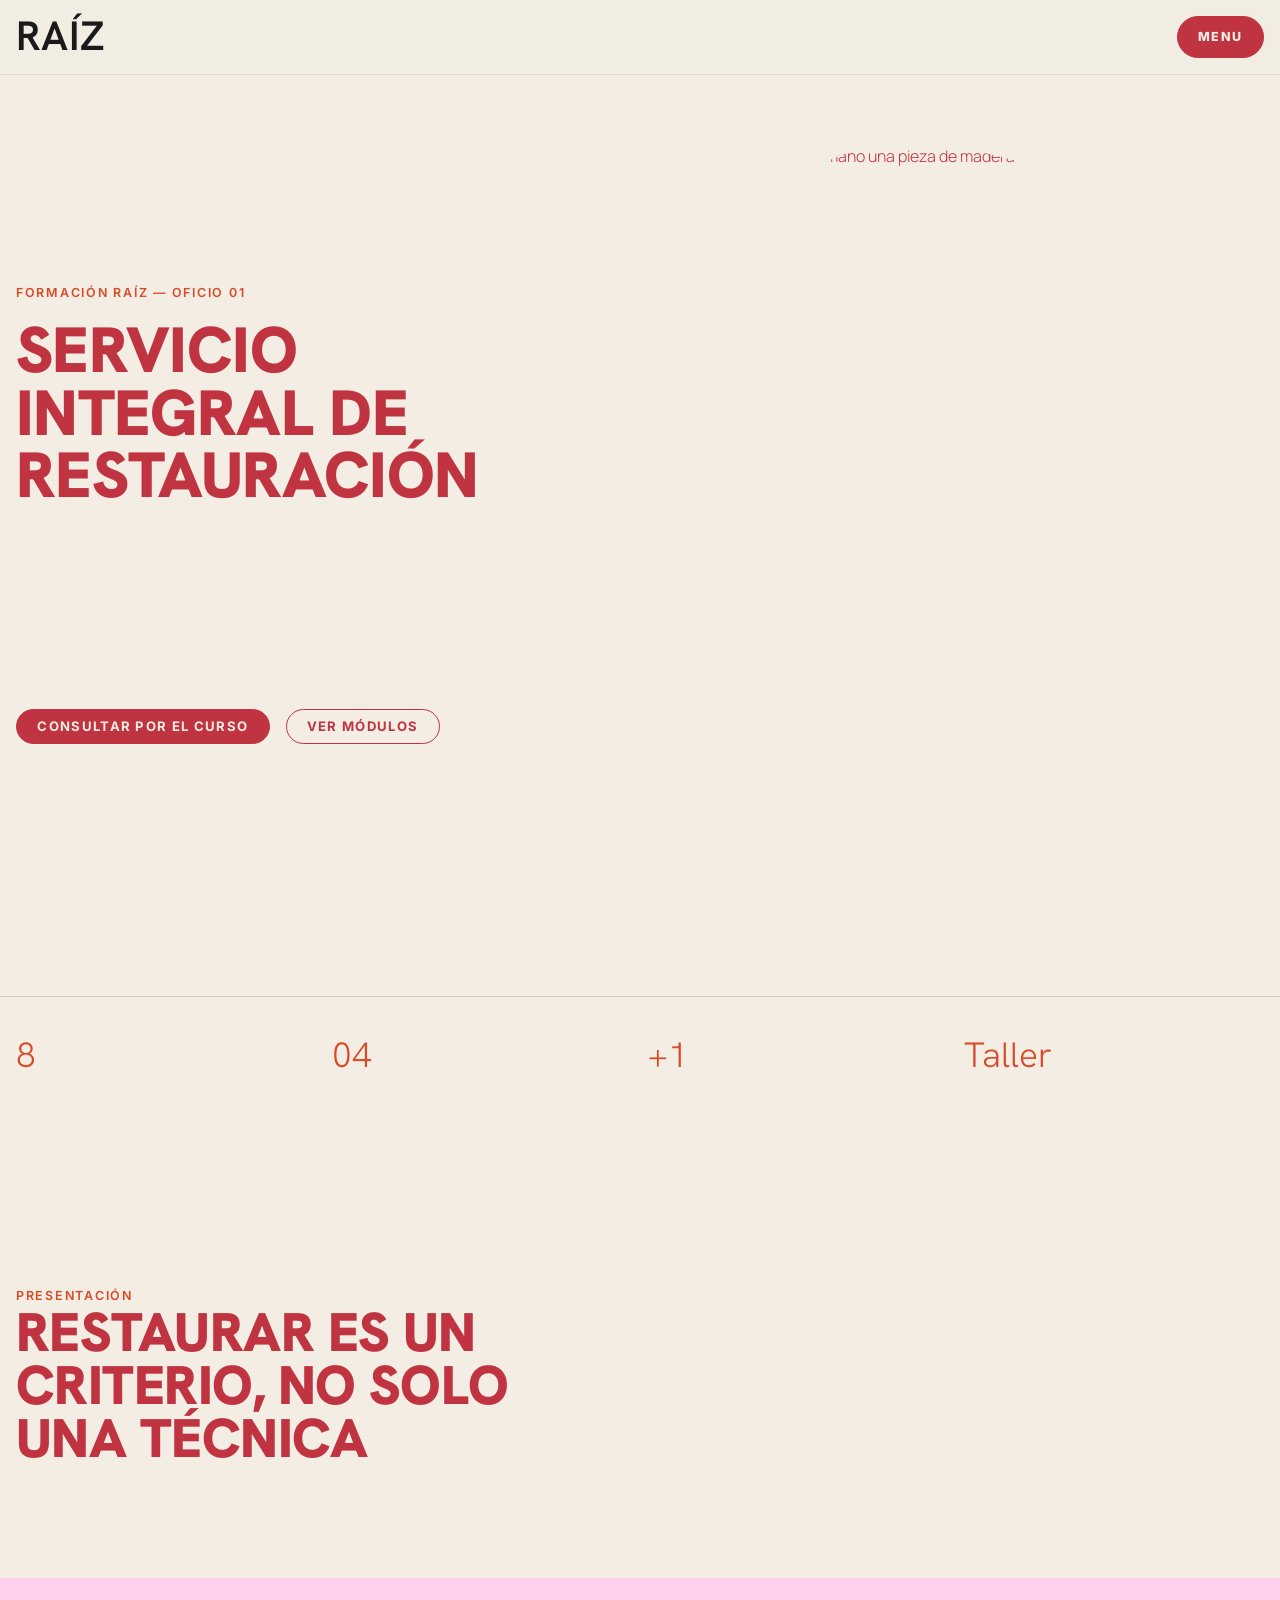
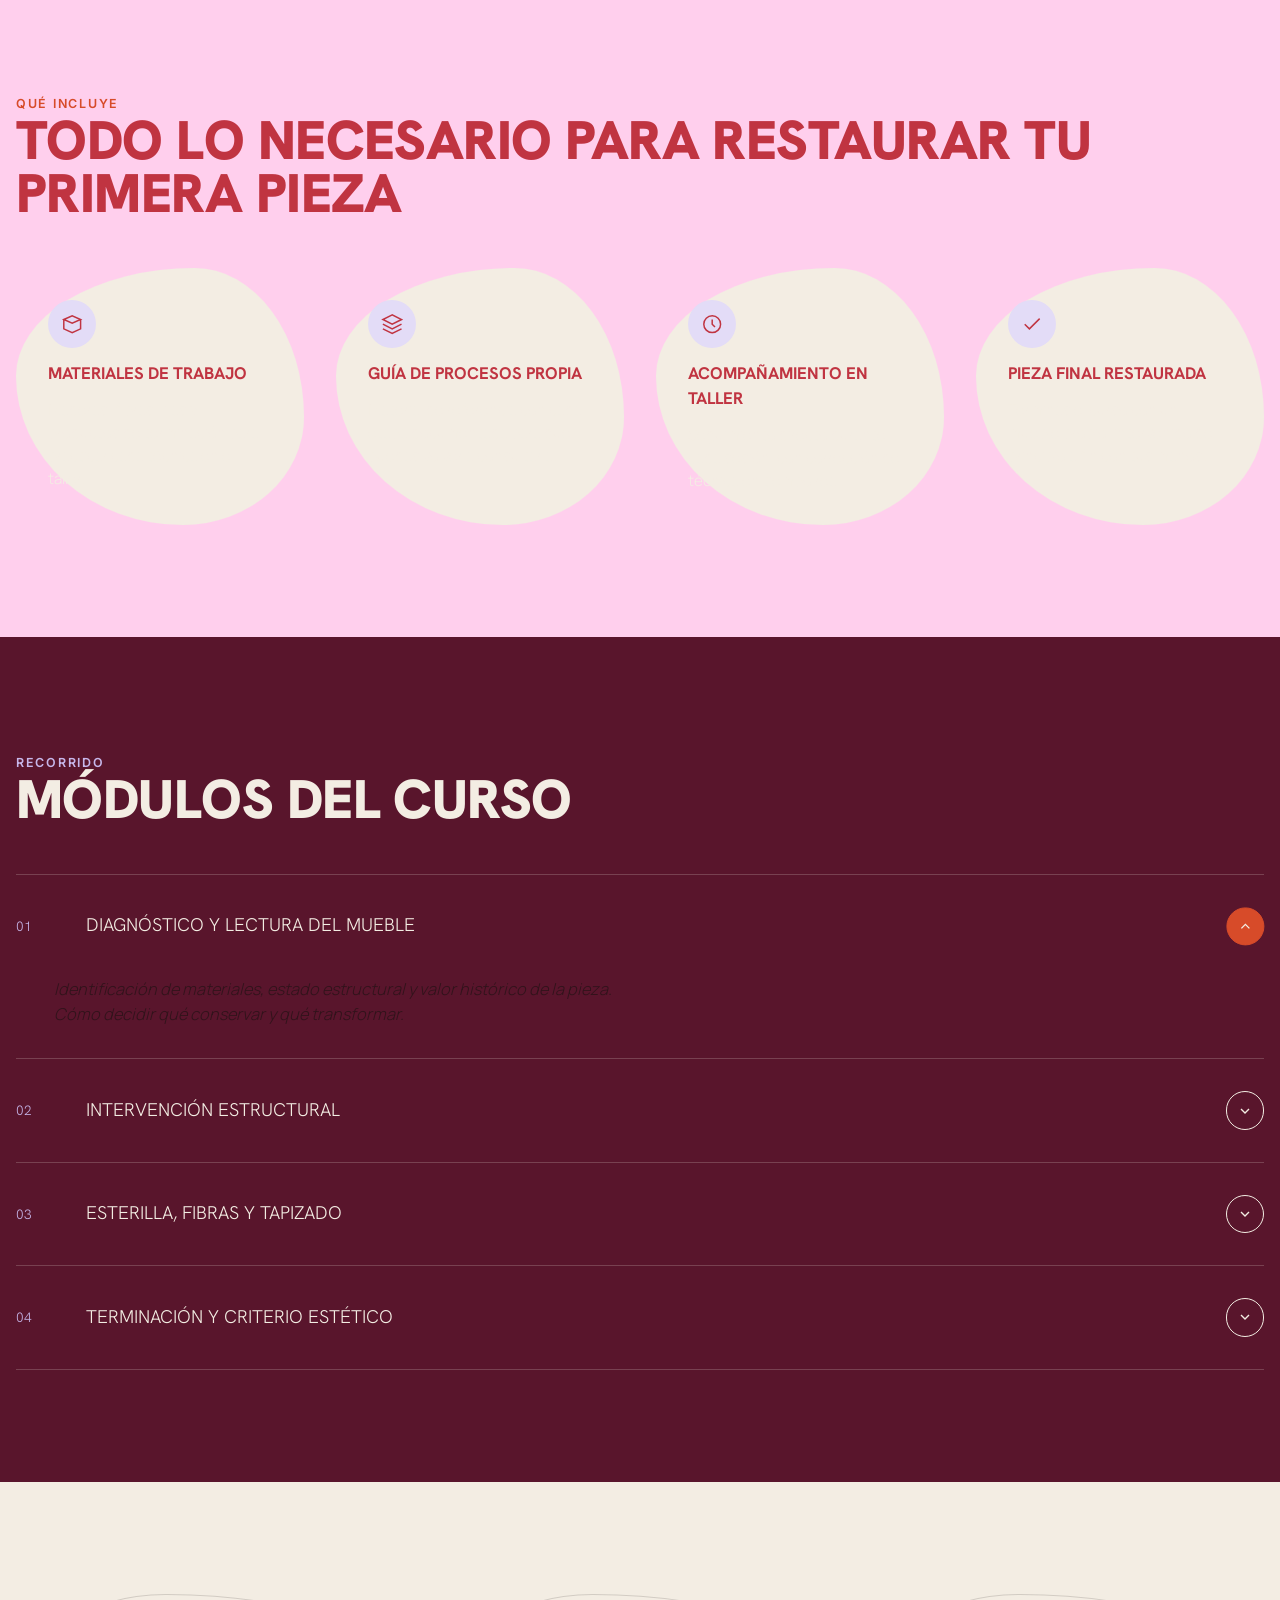
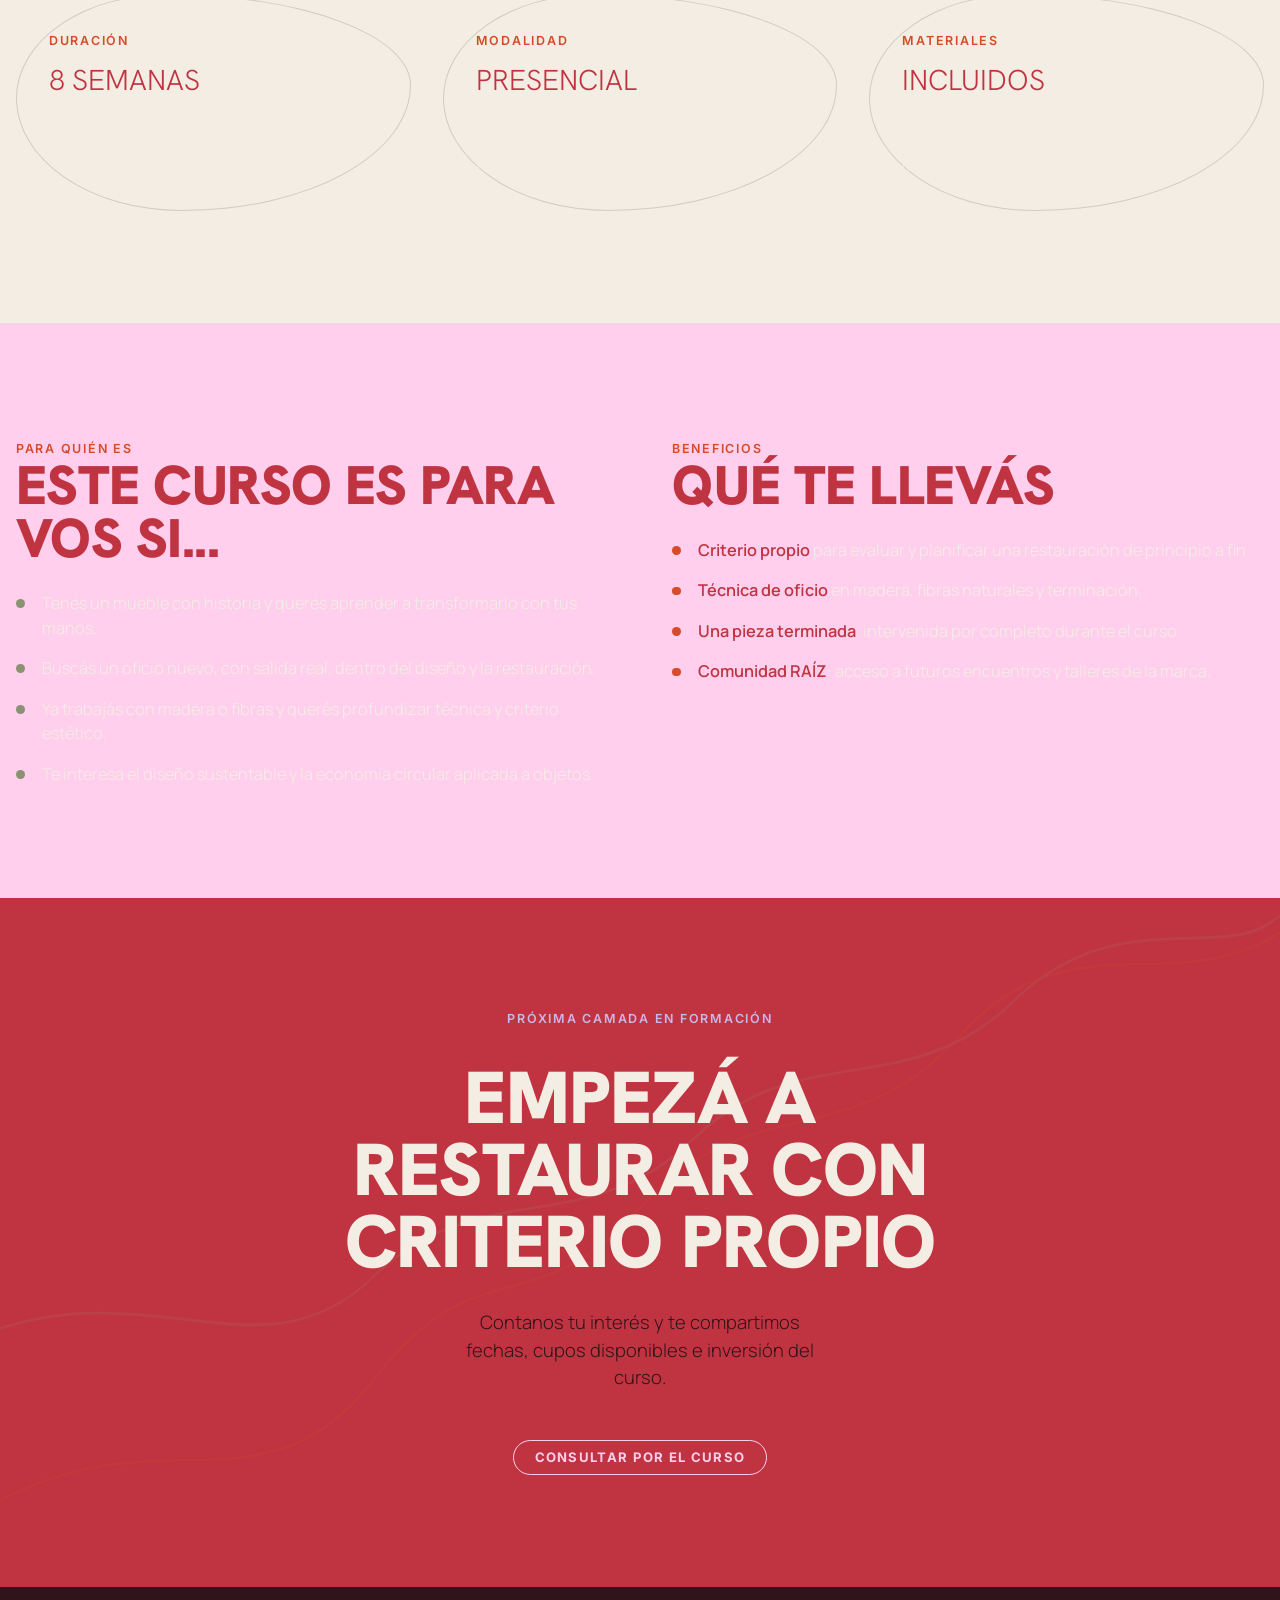
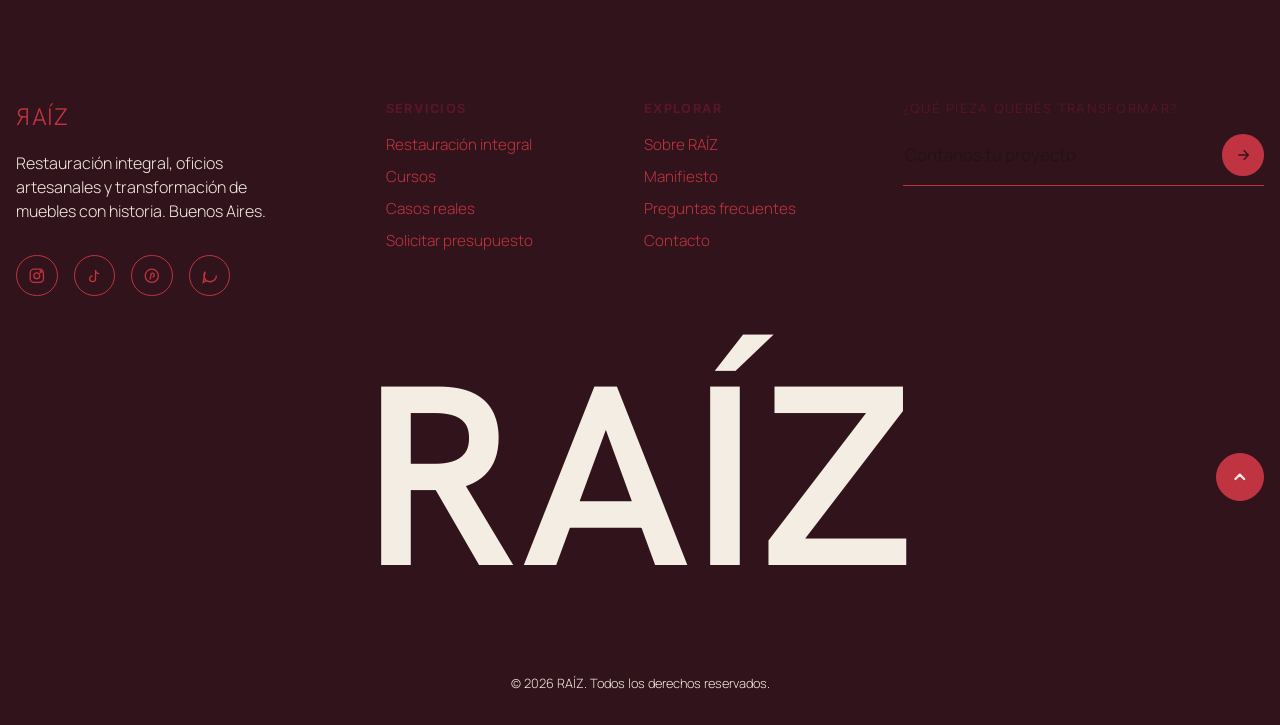
==== commit de43e8cc: "Prueba2" ====
--- a/curso-restauracion.html
+++ b/curso-restauracion.html
@@ -7,7 +7,8 @@
 <meta name="description" content="Curso de Servicio integral de restauración de RAÍZ: módulos, materiales, modalidad y beneficios para quienes quieren transformar muebles con historia.">
 <link rel="preconnect" href="https://fonts.googleapis.com">
 <link rel="preconnect" href="https://fonts.gstatic.com" crossorigin>
-<link href="https://fonts.googleapis.com/css2?family=Hanken+Grotesk:wght@300;400;500;600;700;800;900&family=Inter+Tight:wght@400;500;600;700&display=swap" rel="stylesheet">
+<link href="https://fonts.googleapis.com/css2?family=Hanken+Grotesk:wght@300;400;500;600;700;800;900&family=Inter:wght@400;500;600;700;800&family=Manrope:wght@300;400;500;600;700;800&display=swap" rel="stylesheet">
+<link rel="stylesheet" href="https://use.typekit.net/fam1two.css">
 <link rel="stylesheet" href="style.css">
 <link rel="stylesheet" href="curso.css">
 </head>
@@ -19,37 +20,13 @@
 <header class="header" id="header">
   <div class="envoltura">
     <a href="index.html" class="logo-raiz logo-header" aria-label="RAÍZ, inicio">
-      <img src="assets/logo-raiz.png" alt="RAÍZ" class="logo-header-img">
+      RAÍZ
     </a>
-    <nav class="nav-principal">
-      <ul class="nav-links">
-        <li><a href="index.html#historia">Historia</a></li>
-        <li><a href="index.html#oficios">Oficios</a></li>
-        <li><a href="index.html#manifiesto">Manifiesto</a></li>
-        <li><a href="index.html#capsula">Muebles cápsula</a></li>
-        <li><a href="curso-restauracion.html" style="color:var(--naranja)">Curso</a></li>
-      </ul>
-      <a href="#consultar" class="nav-cta"><span>Contacto</span><svg xmlns="http://www.w3.org/2000/svg" fill="none" viewBox="0 0 74 74" aria-hidden="true"><circle stroke-width="3" stroke="black" r="35.5" cy="37" cx="37"></circle><path fill="black" d="M25 35.5C24.1716 35.5 23.5 36.1716 23.5 37C23.5 37.8284 24.1716 38.5 25 38.5V35.5ZM49.0607 38.0607C49.6464 37.4749 49.6464 36.5251 49.0607 35.9393L39.5147 26.3934C38.9289 25.8076 37.9792 25.8076 37.3934 26.3934C36.8076 26.9792 36.8076 27.9289 37.3934 28.5147L45.8787 37L37.3934 45.4853C36.8076 46.0711 36.8076 47.0208 37.3934 47.6066C37.9792 48.1924 38.9289 48.1924 39.5147 47.6066L49.0607 38.0607ZM25 38.5L48 38.5V35.5L25 35.5V38.5Z"></path></svg></a>
-    </nav>
-    <button class="hamburguesa" id="hamburguesa" aria-label="Abrir menú" aria-expanded="false">
-      <span></span><span></span><span></span>
+    <button class="menu-toggle" type="button" aria-controls="siteMenu" aria-expanded="false">
+      <span>MENU</span>
     </button>
   </div>
 </header>
-
-<div class="menu-movil" id="menuMovil">
-  <ul class="menu-movil-links">
-    <li><a href="index.html#historia">Historia</a></li>
-    <li><a href="index.html#oficios">Oficios</a></li>
-    <li><a href="index.html#manifiesto">Manifiesto</a></li>
-    <li><a href="index.html#capsula">Cápsula</a></li>
-    <li><a href="curso-restauracion.html">Curso</a></li>
-  </ul>
-  <a href="#consultar" class="btn btn-primary menu-movil-cta">
-    <span>Consultar por el curso</span>
-    <svg xmlns="http://www.w3.org/2000/svg" fill="none" viewBox="0 0 74 74" aria-hidden="true"><circle stroke-width="3" stroke="black" r="35.5" cy="37" cx="37"></circle><path fill="black" d="M25 35.5C24.1716 35.5 23.5 36.1716 23.5 37C23.5 37.8284 24.1716 38.5 25 38.5V35.5ZM49.0607 38.0607C49.6464 37.4749 49.6464 36.5251 49.0607 35.9393L39.5147 26.3934C38.9289 25.8076 37.9792 25.8076 37.3934 26.3934C36.8076 26.9792 36.8076 27.9289 37.3934 28.5147L45.8787 37L37.3934 45.4853C36.8076 46.0711 36.8076 47.0208 37.3934 47.6066C37.9792 48.1924 38.9289 48.1924 39.5147 47.6066L49.0607 38.0607ZM25 38.5L48 38.5V35.5L25 35.5V38.5Z"></path></svg>
-  </a>
-</div>
 
 <!-- ============================================================
      HERO DEL CURSO — presentación + imagen + dato de duración
@@ -340,7 +317,7 @@
     </div>
 
     <div class="footer-logo-fila">
-      <span class="logo-raiz logo-grande"><span class="letra-r">R</span>AÍZ</span>
+      <span class="footer-logo-mark">RAÍZ</span>
       <button class="circulo-nav" id="footerArriba" aria-label="Volver arriba">
         <svg viewBox="0 0 24 24" fill="none" stroke="currentColor" stroke-width="2"><path d="M18 15l-6-6-6 6"/></svg>
       </button>
@@ -356,6 +333,18 @@
   <svg viewBox="0 0 24 24" fill="none" stroke="currentColor" stroke-width="2"><path d="M18 15l-6-6-6 6"/></svg>
 </button>
 
+<div class="site-menu-overlay" data-menu-close hidden></div>
+<aside class="site-menu" id="siteMenu" aria-hidden="true" aria-label="Menú principal">
+  <button class="site-menu__close" type="button" data-menu-close aria-label="Cerrar menú">×</button>
+  <nav class="site-menu__nav">
+    <a href="index.html#hero" class="site-menu__link">Inicio</a>
+    <a href="index.html#oficios" class="site-menu__link">Cursos</a>
+    <a href="muebles-capsula.html" class="site-menu__link">Muebles Cápsula</a>
+    <a href="index.html#manifiesto" class="site-menu__link">Nosotros</a>
+    <a href="index.html#contacto" class="site-menu__link">Contacto</a>
+  </nav>
+</aside>
+
 <script src="script.js"></script>
 </body>
 </html>
--- a/style.css
+++ b/style.css
@@ -4,27 +4,29 @@
    ============================================================ */
 
 /* ---------- 1. TIPOGRAFÍA EXTERNA ---------- */
-/* Inter Tight se carga desde el <head> de cada HTML via Google Fonts */
+/* Hanken Grotesk, Inter y Manrope se cargan desde el <head>. */
 
 /* ---------- 2. TOKENS DE MARCA ---------- */
 :root{
   /* Paleta — extraída del moodboard, jerarquía intencional */
   --crema:        #F3EDE3;   /* fondo cálido principal */
-  --crema-alta:   #FAF7F0;   /* fondo claro elevado (cards) */
-  --negro:        #111111;   /* texto / fondos oscuros */
-  --negro-suave:  #2A2A2A;
-  --oliva:        #3F4A2F;   /* verde oliva oscuro — secciones contraste */
-  --oliva-alto:   #516040;
+  --crema-alta:   #FFCFED;   /* fondo claro elevado (cards) */
+  --negro:        #C03441;   /* texto / fondos oscuros */
+  --negro-suave:  #F3EDE3;
+  --oliva:        #59152C;   /* verde oliva oscuro — secciones contraste */
+  --oliva-alto:   #59152C;
   --salvia:       #8A9272;   /* verde salvia — soporte */
-  --salvia-baja:  #C7D0B4;
-  --naranja:      #E85A24;   /* acento — usar con moderación */
+  --salvia-baja:  #31131B;
+  --naranja:      #D74B29;   /* acento — usar con moderación */
   --naranja-alta: #F06B36;
   --lila:         #C7B7EA;   /* acento secundario */
   --lila-baja:    #E3DCF7;
 
   /* Tipografía */
   --f-display: "Hanken Grotesk", sans-serif;
-  --f-body:    "Inter Tight", sans-serif;
+  --f-ui:      "Inter", sans-serif;
+  --f-body:    "Manrope", sans-serif;
+  --f-bajada:  "Manrope", sans-serif;
 
   /* Espaciado */
   --espacio-xs: .5rem;
@@ -58,7 +60,7 @@
   background: var(--crema);
   color: var(--negro);
   font-family: var(--f-body);
-  font-weight: 400;
+  font-weight: 300;
   line-height: 1.5;
   -webkit-font-smoothing: antialiased;
   overflow-x: hidden;
@@ -96,16 +98,17 @@
 }
 .titulo-editorial{
   font-family: var(--f-body);
-  font-weight: 500;
-  font-style: italic;
+  font-weight: 300;
+  font-style: normal;
   letter-spacing: -.01em;
 }
 .ojo{
-  font-family: var(--f-body);
+  font-family: var(--f-ui);
   font-weight: 600;
   text-transform: uppercase;
   letter-spacing: .14em;
   font-size: .78rem;
+  color: var(--naranja);
 }
 
 /* Logo con tratamiento orgánico — la R volteada, trazo manuscrito-estructural */
@@ -127,7 +130,13 @@
   letter-spacing: -.01em;
 }
 .logo-header{
-  line-height: 0;
+  font-family: "aquavit", var(--f-display);
+  font-weight: 600;
+  font-size: clamp(2.1rem, 3.2vw, 3.2rem);
+  line-height: .85;
+  letter-spacing: .01em;
+  color: var(--tinta, #1A1A1A);
+  text-transform: uppercase;
 }
 .logo-header-img{
   display: block;
@@ -147,7 +156,7 @@
   align-items: center;
   justify-content: center;
   gap: .65em;
-  font-family: var(--f-body);
+  font-family: var(--f-ui);
   font-weight: 700;
   font-size: .82rem;
   text-transform: uppercase;
@@ -251,14 +260,16 @@
   width: 3rem;
   height: 3rem;
   border-radius: 50%;
-  border: 1.5px solid currentColor;
+  border: 1.5px solid var(--negro);
+  background: var(--negro);
+  color: var(--crema);
   display: flex;
   align-items: center;
   justify-content: center;
-  transition: border-radius var(--t-media), background var(--t-rapida), transform var(--t-rapida);
+  transition: background var(--t-rapida), transform var(--t-rapida), border-color var(--t-rapida), color var(--t-rapida);
 }
 .circulo-nav:hover{
-  border-radius: var(--radio-organico);
+  border-radius: 50%;
   background: var(--naranja);
   border-color: var(--naranja);
   color: var(--crema-alta);
@@ -266,12 +277,20 @@
 }
 .circulo-nav:active,
 .circulo-nav:focus-visible{
-  border-radius: var(--radio-organico);
+  border-radius: 50%;
   background: var(--naranja);
   border-color: var(--naranja);
   color: var(--crema-alta);
 }
-.circulo-nav svg{ width: 1.1rem; height: 1.1rem; }
+.circulo-nav svg{
+  width: 1.1rem;
+  height: 1.1rem;
+}
+.circulo-nav svg *{
+  stroke-width: 3;
+  stroke-linecap: round;
+  stroke-linejoin: round;
+}
 
 /* ---------- 6. HEADER ---------- */
 .header{
@@ -290,187 +309,283 @@
   align-items: center;
   justify-content: space-between;
 }
-.nav-principal{
-  display: flex;
-  align-items: center;
-  gap: 1rem;
-}
-.nav-links{
-  display: flex;
-  gap: var(--espacio-m);
-  font-family: var(--f-body);
-  font-size: .9rem;
-  font-weight: 500;
-}
-.nav-links a{
+.menu-toggle{
   position: relative;
-  padding-bottom: .3em;
-}
-.nav-links a::after{
+  z-index: 110;
+  display: inline-flex;
+  align-items: center;
+  justify-content: center;
+  min-width: 5.4rem;
+  min-height: 2.6rem;
+  padding: .72rem 1.25rem;
+  border: 1.5px solid var(--negro);
+  border-radius: 999px;
+  background: var(--negro);
+  color: var(--crema);
+  font-family: var(--f-ui);
+  font-size: .78rem;
+  font-weight: 800;
+  letter-spacing: .12em;
+  text-transform: uppercase;
+  transition: background var(--t-rapida), color var(--t-rapida), border-color var(--t-rapida), transform var(--t-rapida);
+}
+.menu-toggle:hover,
+.menu-toggle:focus-visible{
+  background: var(--naranja);
+  border-color: var(--naranja);
+  color: var(--crema-alta);
+  transform: translateY(-2px);
+}
+
+body.menu-abierto{
+  overflow: hidden;
+}
+.site-menu-overlay{
+  position: fixed;
+  inset: 0;
+  z-index: 190;
+  background: rgba(17,17,17,.58);
+  opacity: 0;
+  pointer-events: none;
+  transition: opacity .55s cubic-bezier(.22,.68,.32,1);
+}
+.site-menu-overlay.is-active{
+  opacity: 1;
+  pointer-events: auto;
+}
+.site-menu{
+  position: fixed;
+  top: 0;
+  right: 0;
+  z-index: 200;
+  width: min(52vw, 560px);
+  min-width: 400px;
+  height: 100svh;
+  padding: clamp(1.5rem, 3vw, 2.4rem);
+  display: flex;
+  flex-direction: column;
+  justify-content: flex-start;
+  gap: clamp(2rem, 4vw, 3.5rem);
+  background: var(--lila);
+  color: var(--negro);
+  border-left: 1px solid rgba(17,17,17,.14);
+  transform: translateX(100%);
+  visibility: hidden;
+  transition: transform .58s cubic-bezier(.22,.68,.22,1), visibility 0s linear .58s;
+}
+.site-menu.is-active{
+  transform: translateX(0);
+  visibility: visible;
+  transition: transform .58s cubic-bezier(.22,.68,.22,1), visibility 0s;
+}
+.site-menu__close{
+  align-self: flex-end;
+  width: 3.25rem;
+  height: 3.25rem;
+  display: grid;
+  place-items: center;
+  border: 1.5px solid currentColor;
+  border-radius: 50%;
+  font-family: var(--f-ui);
+  font-size: 2rem;
+  line-height: 1;
+  transition: background var(--t-rapida), color var(--t-rapida), border-radius var(--t-media), transform var(--t-rapida);
+}
+.site-menu__close:hover,
+.site-menu__close:focus-visible{
+  background: var(--naranja);
+  color: var(--crema-alta);
+  border-radius: 50%;
+  transform: rotate(8deg);
+}
+.site-menu__nav{
+  display: flex;
+  flex-direction: column;
+  align-items: flex-start;
+  gap: clamp(1rem, 2.2vw, 1.35rem);
+}
+.site-menu__link{
+  position: relative;
+  display: inline-block;
+  font-family: var(--f-display);
+  font-size: clamp(2rem, 4.2vw, 3rem);
+  font-weight: 900;
+  line-height: 1.25;
+  letter-spacing: -.01em;
+  text-transform: uppercase;
+  white-space: nowrap;
+}
+.site-menu__link::after{
   content: '';
   position: absolute;
-  left: 0; bottom: 0;
-  height: 2px;
-  width: 0;
+  left: 0;
+  bottom: .02em;
+  width: 100%;
+  height: .09em;
   background: var(--naranja);
-  transition: width var(--t-rapida);
-}
-.nav-links a:hover::after{ width: 100%; }
-.hamburguesa{
-  display: none;
-  flex-direction: column;
-  gap: 5px;
-  width: 2.2rem;
-  height: 2.2rem;
-  align-items: center;
-  justify-content: center;
-  z-index: 110;
-}
-.hamburguesa span{
-  display: block;
-  width: 1.6rem;
-  height: 2px;
-  background: var(--negro);
-  transition: transform var(--t-rapida), opacity var(--t-rapida);
-}
-.hamburguesa.activo span:nth-child(1){ transform: translateY(7px) rotate(45deg); }
-.hamburguesa.activo span:nth-child(2){ opacity: 0; }
-.hamburguesa.activo span:nth-child(3){ transform: translateY(-7px) rotate(-45deg); }
+  transform: scaleX(0);
+  transform-origin: left center;
+  transition: transform .45s cubic-bezier(.22,.68,.32,1);
+}
+.site-menu__link:hover::after,
+.site-menu__link:focus-visible::after{
+  transform: scaleX(1);
+}
+@media (max-width: 720px){
+  .site-menu{
+    width: 100%;
+    min-width: 0;
+    padding: 1.25rem;
+  }
+  .site-menu__link{
+    font-size: clamp(1.8rem, 10vw, 3rem);
+  }
+  .site-menu__nav{
+    gap: 1rem;
+  }
+}
 
 /* ---------- 7. HERO ---------- */
 
 .hero{
-  min-height: 100svh;
-  padding-top: 5.5rem;
-  background: var(--crema-alta);
-  color: var(--negro);
-  overflow: hidden;
-}
-
-.hero-interior{
-  position: relative;
-  display: grid;
-  grid-template-columns: repeat(12, minmax(0, 1fr));
-  grid-template-rows: 1fr auto;
-  max-width: var(--ancho-max);
-  margin-inline: auto;
-  width: 100%;
-  min-height: calc(100svh - 5.5rem);
-  padding: clamp(1.25rem, 2.8vw, 3rem) var(--espacio-m) var(--espacio-m);
-}
-
-.hero-palabras{
-  grid-column: 1 / -1;
-  grid-row: 1;
-  align-self: center;
-  justify-self: center;
-  z-index: 2;
-  position: relative;
-  width: 100%;
-  min-height: clamp(6.4rem, 16vw, 18rem);
-  font-family: "Inter Tight", sans-serif;
-  font-size: clamp(5.4rem, 16vw, 19rem);
-  font-weight: 900;
-  line-height: .78;
-  letter-spacing: 0;
-  text-transform: uppercase;
-  text-align: center;
-}
-.hero-palabra{
-  position: absolute;
-  inset: 50% 0 auto;
-  display: block;
-  opacity: 0;
-  transform: translateY(-38%) scale(.96);
-  transition: opacity .72s var(--ease), transform .72s var(--ease);
-  will-change: opacity, transform;
-}
-.hero-palabra.activa{
-  opacity: 1;
-  transform: translateY(-50%) scale(1);
-}
-.hero-palabra.saliente{
-  opacity: 0;
-  transform: translateY(-62%) scale(1.03);
-}
-
-.hero-objetos{
-  grid-column: 3 / 11;
-  grid-row: 1;
-  align-self: center;
-  justify-self: center;
-  position: relative;
-  z-index: 3;
-  width: min(48vw, 44rem);
-  height: min(62svh, 40rem);
-  pointer-events: none;
-}
-.hero-objeto{
-  position: absolute;
-  inset: 0;
-  margin: 0;
-  display: grid;
-  place-items: center;
-  opacity: 0;
-  transform: translateY(18px) scale(.94) rotate(-1.5deg);
-  transition: opacity .72s var(--ease), transform .72s var(--ease);
-  will-change: opacity, transform;
-}
-.hero-objeto.activo{
-  opacity: 1;
-  transform: translateY(0) scale(1) rotate(0deg);
-}
-.hero-objeto.saliente{
-  opacity: 0;
-  transform: translateY(-20px) scale(1.02) rotate(1.5deg);
-}
-.hero-objeto img{
-  width: 100%;
-  height: 100%;
-  object-fit: contain;
-  display: block;
-  animation: heroFlotar 6s ease-in-out infinite;
-}
-.hero-objeto img.hero-mueble--fallback{
-  object-fit: cover;
-  border-radius: 50%;
-  mix-blend-mode: multiply;
-}
-@keyframes heroFlotar{
-  0%, 100%{ transform: translateY(0); }
-  50%{ transform: translateY(-10px); }
-}
-
-.hero-pie{
-  grid-column: 1 / -1;
-  grid-row: 2;
-  align-self: end;
-  justify-self: stretch;
-  display: grid;
-  grid-template-columns: repeat(12, minmax(0, 1fr));
-  align-items: center;
-  gap: var(--espacio-m);
-  z-index: 3;
-  opacity: 0;
-  transform: translateY(.8rem);
-  pointer-events: none;
-  transition: opacity .55s var(--ease), transform .55s var(--ease);
-}
-.hero.hero--final .hero-pie{
-  opacity: 1;
-  transform: translateY(0);
-  pointer-events: auto;
-}
-.hero-claim{
-  grid-column: 1 / 4;
-  font-family: "Inter Tight", sans-serif;
-  font-size: clamp(.95rem, 1.25vw, 1.25rem);
-  font-weight: 500;
-  line-height: 1.2;
-}
-.hero-pie .hero-cta{
-  grid-column: 6 / 8;
-  justify-self: center;
+  position:relative;
+  width:100%;height:100vh;
+  overflow:hidden;
+  background:var(--crema, #F3EEE3);
+}
+.stage{
+  position:absolute;inset:0;
+  display:flex;align-items:center;justify-content:flex-start;
+  padding-left:6vw;
+}
+.word-slide{
+  position:absolute;
+  display:flex;align-items:center;gap:4vw;
+  opacity:0;
+  transform:translateY(40px);
+  transition:opacity 0.6s cubic-bezier(.22,.9,.32,1), transform 0.6s cubic-bezier(.22,.9,.32,1);
+}
+.word-slide.in{opacity:1;transform:translateY(0);}
+.word-slide.out{opacity:0;transform:translateY(-40px);transition:opacity 0.45s ease, transform 0.45s ease;}
+.word-text{
+  position:relative;
+  font-family:var(--f-display);
+  font-weight:900;
+  font-size:clamp(64px,11vw,150px);
+  line-height:0.9;
+  color:var(--tinta, #1A1A1A);
+  letter-spacing:0;
+  white-space:nowrap;
+  text-transform:uppercase;
+}
+.dot{
+  position:absolute;
+  width:28px;height:28px;
+  border-radius:50%;
+  top:6%;right:-36px;
+}
+.word-photo{
+  width:min(280px,22vw);
+  flex-shrink:0;
+}
+.word-photo img{
+  width:100%;display:block;
+  object-fit:contain;
+  filter:drop-shadow(0 18px 30px rgba(26,26,26,0.28));
+}
+.s1 .dot{background:var(--verde, #3F4E32);}
+.s2 .dot{background:var(--naranja, #D85A30);}
+.s3 .dot{background:var(--violeta, #B9A9D9);}
+
+.bg-float{
+  position:absolute;
+  overflow:hidden;
+  opacity:0;
+  transform:rotate(var(--rot,0deg));
+  transition:opacity 1.2s ease;
+  animation:drift 26s ease-in-out infinite;
+}
+.bg-float.in{opacity:0.55;}
+.bg-float img{width:100%;height:100%;object-fit:contain;display:block;filter:saturate(0.92) contrast(1.03);mix-blend-mode:multiply;}
+.bg1{
+  width:180px;height:210px;top:16%;right:9%;animation-delay:0s;--rot:-4deg;
+}
+.bg2{
+  width:240px;height:170px;bottom:14%;right:20%;animation-delay:-9s;--rot:2deg;
+}
+.bg3{
+  width:155px;height:155px;bottom:25%;right:6%;animation-delay:-18s;--rot:-6deg;
+}
+@keyframes drift{
+  0%,100%{transform:translateY(0px) translateX(0px);}
+  50%{transform:translateY(-18px) translateX(-8px);}
+}
+
+.finale{
+  position:absolute;inset:0;
+  display:flex;flex-direction:column;align-items:center;justify-content:center;
+  opacity:0;
+  pointer-events:none;
+  transition:opacity 0.9s ease;
+}
+.finale.in{opacity:1;pointer-events:auto;}
+.finale-logo{
+  font-family:"aquavit", var(--f-display);
+  font-weight:600;
+  font-size:clamp(80px,15vw,200px);
+  color:var(--tinta, #1A1A1A);
+  letter-spacing:0.01em;
+  line-height:1;
+}
+.finale-kicker{
+  font-family: var(--f-body);
+  font-size: 15px;
+  color: var(--tinta, #1A1A1A);
+  margin-top: 18px;
+  letter-spacing: .06em;
+  text-transform: uppercase;
+  font-weight: 800;
+}
+.finale-sub{
+  font-family: var(--f-body);
+  font-size: 15px;
+  color:var(--tinta-60, rgba(26,26,26,0.6));
+  margin-top:10px;letter-spacing:0.04em;
+  text-transform:uppercase;
+  font-weight:600;
+}
+.finale-cta{
+  position:absolute;
+  left:50%;
+  bottom:16vh;
+  z-index:24;
+  opacity:0;
+  pointer-events:none;
+  transform:translateX(-50%) translateY(12px);
+  transition:opacity .45s var(--ease), transform .45s var(--ease), background var(--t-rapida), color var(--t-rapida), border-color var(--t-rapida);
+}
+.hero.hero--cta-locked .finale-cta{
+  opacity:1;
+  pointer-events:auto;
+  transform:translateX(-50%) translateY(0);
+}
+.hero.hero--cta-locked .finale-cta:hover{
+  transform:translateX(-50%) translateY(-2px);
+}
+
+.scroll-cue{
+  position:absolute;bottom:32px;left:48px;z-index:20;
+  display:flex;align-items:center;gap:10px;
+  font-size:11px;letter-spacing:0.1em;text-transform:uppercase;
+  color:var(--tinta-60, rgba(26,26,26,0.6));
+}
+.scroll-cue .line{width:1px;height:28px;background:var(--tinta-30, rgba(26,26,26,0.3));}
+
+@media (max-width:760px){
+  .stage{padding-left:6vw;}
+  .word-slide{flex-direction:column;align-items:flex-start;gap:20px;}
+  .word-photo{width:50vw;}
+  .word-text{font-size:clamp(44px,15vw,72px);}
 }
 
 /* CTA tipográfico: texto con borde inferior, sin cápsula ni relleno */
@@ -542,8 +657,9 @@
 .historia-eyebrow{ color: var(--naranja); }
 .historia-slide .seccion-titulo{ margin-top: var(--espacio-xs); }
 .historia-slide p{
+  font-family: var(--f-bajada);
   font-size: clamp(1.05rem, 1.55vw, 1.35rem);
-  color: var(--negro-suave);
+  color: #F3EDE3;
   max-width: 40ch;
   line-height: 1.52;
 }
@@ -615,12 +731,11 @@
 
 /* ---------- 11. LABORATORIO DE OFICIOS ---------- */
 .oficios{
-  background: #C7B7EA;
+  background: #F3EDE3;
   color: var(--negro);
 }
 .oficios .seccion-eyebrow{
   display: inline-block;
-  color: var(--lila);
   margin-bottom: var(--espacio-xs);
 }
 .oficios-cabecera{
@@ -631,8 +746,8 @@
   margin-bottom: var(--espacio-l);
 }
 .oficios-cabecera p{
-  font-family: var(--f-body);
-  font-style: italic;
+  font-family: var(--f-bajada);
+  font-style: normal;
   font-size: 1.05rem;
   max-width: 52ch;
   color: var(--negro);
@@ -670,7 +785,7 @@
   flex: 1;
 }
 .card-oficio-numero{
-  font-family: var(--f-body);
+  font-family: var(--f-ui);
   font-size: .75rem;
   letter-spacing: .1em;
   color: var(--negro);
@@ -680,6 +795,7 @@
   font-size: 1.15rem;
   text-transform: uppercase;
   line-height: 1.12;
+  color: #111111;
 }
 .card-oficio-enlace{
   margin-top: auto;
@@ -720,19 +836,22 @@
   max-width: 17ch;
   text-align: left;
 }
+.manifiesto-eyebrow{
+  color: var(--naranja);
+}
 .manifiesto-titulo em{
   font-style: normal;
   color: var(--naranja);
-  font-family: var(--f-body);
+  font-family: var(--f-display);
   text-transform: none;
   font-weight: 500;
 }
 .manifiesto-secundario{
-  font-family: var(--f-body);
-  font-style: italic;
+  font-family: var(--f-bajada);
+  font-style: normal;
   font-size: 1.2rem;
   max-width: 38ch;
-  color: var(--negro-suave);
+  color: #111111;
   text-align: left;
 }
 .manifiesto-card{
@@ -800,13 +919,14 @@
 }
 .card-pieza-desc{
   font-family: var(--f-body);
-  font-style: italic;
+  font-style: normal;
   font-size: .92rem;
   color: var(--negro-suave);
   margin-top: .3rem;
 }
 
 .capsula{
+  background: var(--oliva);
   overflow: hidden;
 }
 .capsula-contenido{
@@ -821,13 +941,14 @@
   margin-bottom: var(--espacio-l);
 }
 .capsula-cabecera .seccion-titulo{
+  color: var(--crema);
   margin-top: var(--espacio-s);
 }
 .capsula-bajada{
-  font-family: var(--f-body);
-  font-style: italic;
+  font-family: var(--f-bajada);
+  font-style: normal;
   font-size: 1.08rem;
-  color: var(--negro-suave);
+  color: rgba(243,237,227,.74);
   max-width: 36ch;
   margin-inline: auto;
 }
@@ -894,8 +1015,34 @@
   object-fit: cover;
   transition: transform .6s var(--ease);
 }
+.capsula-card__imagen img[src$=".png"]{
+  object-fit: contain;
+  object-position: center;
+  transform: scale(.9);
+}
 .capsula-card.is-active:hover .capsula-card__imagen img{
   transform: scale(1.035);
+}
+.capsula-card.is-active:hover .capsula-card__imagen img[src$=".png"]{
+  transform: scale(.94);
+}
+.capsula-card__imagen img[src$="capsula5.png"]{
+  transform: scale(1);
+}
+.capsula-card__imagen img[src$="capsula2.png"]{
+  transform: translateY(-4%) scale(1.08);
+}
+.capsula-card__imagen img[src$="capsula4.png"]{
+  transform: scale(1.22);
+}
+.capsula-card.is-active:hover .capsula-card__imagen img[src$="capsula5.png"]{
+  transform: scale(1.04);
+}
+.capsula-card.is-active:hover .capsula-card__imagen img[src$="capsula2.png"]{
+  transform: translateY(-4%) scale(1.12);
+}
+.capsula-card.is-active:hover .capsula-card__imagen img[src$="capsula4.png"]{
+  transform: scale(1.26);
 }
 .capsula-card__contenido{
   display: flex;
@@ -935,7 +1082,7 @@
 .capsula-card__datos span{
   display: block;
   margin-bottom: .35rem;
-  font-family: var(--f-body);
+  font-family: var(--f-ui);
   font-weight: 700;
   font-size: .7rem;
   text-transform: uppercase;
@@ -980,7 +1127,6 @@
 }
 .capsula-flecha{
   z-index: 5;
-  background: var(--crema);
 }
 .capsula-dots{
   display: flex;
@@ -1025,7 +1171,7 @@
 }
 .cta-final-texto{
   font-family: var(--f-body);
-  font-style: italic;
+  font-style: normal;
   font-size: 1.15rem;
   max-width: 34ch;
   color: var(--salvia-baja);
@@ -1059,7 +1205,7 @@
 }
 .footer-marca p{
   font-family: var(--f-body);
-  font-style: italic;
+  font-style: normal;
   margin-top: var(--espacio-s);
   max-width: 26ch;
   color: var(--negro-suave);
@@ -1071,10 +1217,10 @@
   margin-top: -2.5rem;
   border-radius: 18px;
   object-fit: cover;
-  background: var(--crema);
+  background: transparent;
 }
 .footer-columna h4{
-  font-family: var(--f-body);
+  font-family: var(--f-ui);
   font-size: .8rem;
   text-transform: uppercase;
   letter-spacing: .1em;
@@ -1122,7 +1268,7 @@
 
 .footer-form label{
   display: block;
-  font-family: var(--f-body);
+  font-family: var(--f-ui);
   font-size: .8rem;
   text-transform: uppercase;
   letter-spacing: .1em;
@@ -1141,7 +1287,7 @@
   background: none;
   border: none;
   font-family: var(--f-body);
-  font-style: italic;
+  font-style: normal;
   font-size: 1.05rem;
   color: var(--negro);
 }
@@ -1177,10 +1323,15 @@
   padding-bottom: 5rem;
 }
 
-.footer-logo-img{
+.footer-logo-mark{
   display: block;
-  width: min(100%, 56rem);
-  height: auto;
+  font-family: "aquavit", var(--f-display);
+  font-weight: 600;
+  font-size: clamp(6rem, 20vw, 18rem);
+  line-height: .78;
+  letter-spacing: .01em;
+  text-transform: uppercase;
+  color: var(--crema);
 }
 
 .footer-logo-fila .circulo-nav{
@@ -1226,57 +1377,24 @@
 }
 .volver-arriba:hover,
 .volver-arriba:active,
-.volver-arriba:focus-visible{ border-radius: var(--radio-organico); background: var(--naranja); }
-.volver-arriba svg{ width: 1.2rem; height: 1.2rem; }
+.volver-arriba:focus-visible{
+  border-radius: 50%;
+  background: var(--naranja);
+}
+.volver-arriba svg{
+  width: 1.2rem;
+  height: 1.2rem;
+}
+.volver-arriba svg *{
+  stroke-width: 3;
+  stroke-linecap: round;
+  stroke-linejoin: round;
+}
 
 /* ---------- 17. MENÚ MÓVIL ---------- */
-.menu-movil{
-  position: fixed;
-  inset: 0;
-  background: var(--negro);
-  color: var(--crema);
-  z-index: 105;
-  display: flex;
-  flex-direction: column;
-  justify-content: center;
-  padding: var(--espacio-l) var(--espacio-m);
-  transform: translateY(-100%);
-  transition: transform var(--t-media);
-}
-.menu-movil.activo{ transform: translateY(0); }
-.menu-movil-links{
-  display: flex;
-  flex-direction: column;
-  gap: var(--espacio-s);
-  font-family: var(--f-display);
-  font-size: clamp(1.8rem, 8vw, 2.8rem);
-  text-transform: uppercase;
-}
-.menu-movil-links a{
-  display: inline-block;
-  transition: color var(--t-rapida), transform var(--t-rapida);
-}
-.menu-movil-links a:hover{ color: var(--naranja); transform: translateX(.3em); }
-.menu-movil-links a:active,
-.menu-movil-links a:focus-visible{ color: var(--naranja); transform: translateX(.3em); }
-.menu-movil-cta{
-  margin-top: var(--espacio-l);
-}
-
 /* ---------- 18. RESPONSIVE: TABLET ---------- */
 @media (max-width: 1024px){
   :root{ --espacio-xl: 5rem; }
-  .hero{ padding-top: 5rem; }
-  .hero-interior{
-    min-height: calc(100svh - 5rem);
-  }
-  .hero-palabras{
-    font-size: clamp(4.8rem, 15vw, 10rem);
-  }
-  .hero-objetos{
-    grid-column: 4 / 10;
-    width: min(58vw, 34rem);
-  }
   .historia .envoltura{
     grid-template-columns: 1fr;
     gap: var(--espacio-l);
@@ -1308,53 +1426,12 @@
 /* ---------- 19. RESPONSIVE: MOBILE ---------- */
 @media (max-width: 720px){
   :root{ --espacio-xl: 3.6rem; --espacio-l: 2.4rem; }
-  .envoltura,
-  .hero-interior{
+  .envoltura{
     width: 100%;
     max-width: 100%;
     padding-inline: 1rem;
   }
-  .nav-links, .nav-cta{ display: none; }
-  .hamburguesa{ display: flex; }
-  .hero{ padding-top: 4.5rem; }
-  .hero-interior{
-    min-height: calc(100svh - 4.5rem);
-    padding: 1rem;
-    grid-template-columns: repeat(6, minmax(0, 1fr));
-    grid-template-rows: 1fr auto auto;
-  }
-  .hero-palabras{
-    grid-column: 1 / -1;
-    grid-row: 1;
-    min-height: clamp(4.2rem, 19vw, 7rem);
-    font-size: clamp(3.2rem, 17vw, 6.8rem);
-    line-height: .82;
-  }
-  .hero-objetos{
-    grid-column: 1 / -1;
-    grid-row: 1;
-    align-self: center;
-    justify-self: center;
-    width: min(72vw, 23rem);
-    height: min(48svh, 25rem);
-    opacity: .92;
-  }
-  .hero-pie{
-    grid-column: 1 / -1;
-    grid-row: 3;
-    justify-self: stretch;
-    grid-template-columns: repeat(6, minmax(0, 1fr));
-    gap: var(--espacio-xs);
-    padding-top: var(--espacio-s);
-  }
-  .hero-claim{
-    grid-column: 1 / 3;
-    max-width: 10rem;
-    font-size: .95rem;
-  }
-  .hero-pie .hero-cta{
-    grid-column: 3 / 5;
-  }
+  .menu-toggle{ min-width: 4.8rem; }
   .historia .envoltura{
     max-width: calc(100% - 2rem);
     padding: 1rem;
@@ -1413,29 +1490,13 @@
     width: min(100%, 12rem);
   }
   .footer-logo-fila{ flex-direction: column; gap: var(--espacio-m); align-items: flex-start; }
-  .footer-logo-img{ width: 100%; }
+  .footer-logo-mark{ font-size: clamp(5rem, 26vw, 8rem); }
   .logo-raiz.logo-grande{ font-size: clamp(3.5rem, 22vw, 6rem); }
   .volver-arriba{ width: 2.7rem; height: 2.7rem; bottom: var(--espacio-s); right: var(--espacio-s); }
 }
 
 @media (max-width: 480px){
   .capsula-grid{ grid-template-columns: 1fr; }
-  .hero-palabras{
-    font-size: clamp(2.85rem, 16vw, 4.9rem);
-  }
-  .hero-objetos{
-    width: min(78vw, 18rem);
-    height: min(44svh, 22rem);
-  }
-  .hero-pie{
-    grid-template-columns: 1fr;
-    gap: var(--espacio-s);
-  }
-  .hero-claim,
-  .hero-pie .hero-cta{
-    grid-column: 1;
-    justify-self: start;
-  }
 }
 
 
@@ -1443,7 +1504,7 @@
   width: 100%;
   overflow: hidden;
   background: #f5efe6;
-  padding: 48px 0;
+  padding: clamp(5rem, 9vw, 8rem) 0 48px;
 }
 
 .raiz-marquee__track {
@@ -1490,7 +1551,7 @@
 
 /* ---------- 14b. VIDEO CARD ---------- */
 .video-card-section{
-  padding: clamp(5rem, 9vw, 8rem) 1rem;
+  padding: 3rem 1rem clamp(5rem, 9vw, 8rem);
   background: var(--crema);
 }
 .video-card{
@@ -1548,6 +1609,33 @@
   line-height: 1;
 }
 
+/* ---------- 14c. STATEMENT FINAL ---------- */
+.statement{
+  background: #111111;
+  color: var(--crema);
+  padding: 160px 0;
+  text-align: center;
+  overflow: hidden;
+  position: relative;
+}
+.statement h2{
+  font-family: var(--f-display);
+  font-weight: 800;
+  text-transform: uppercase;
+  font-size: clamp(42px, 8.5vw, 124px);
+  line-height: .95;
+  color: var(--crema);
+}
+.statement h2 .sep{ color: var(--naranja); }
+.statement p{
+  font-family: var(--f-bajada);
+  font-size: 15px;
+  color: rgba(243,237,227,.55);
+  margin-top: 32px;
+  font-weight: 400;
+  letter-spacing: .02em;
+}
+
 @media (max-width: 768px){
   .video-card-section{
     padding: 4rem 1rem;
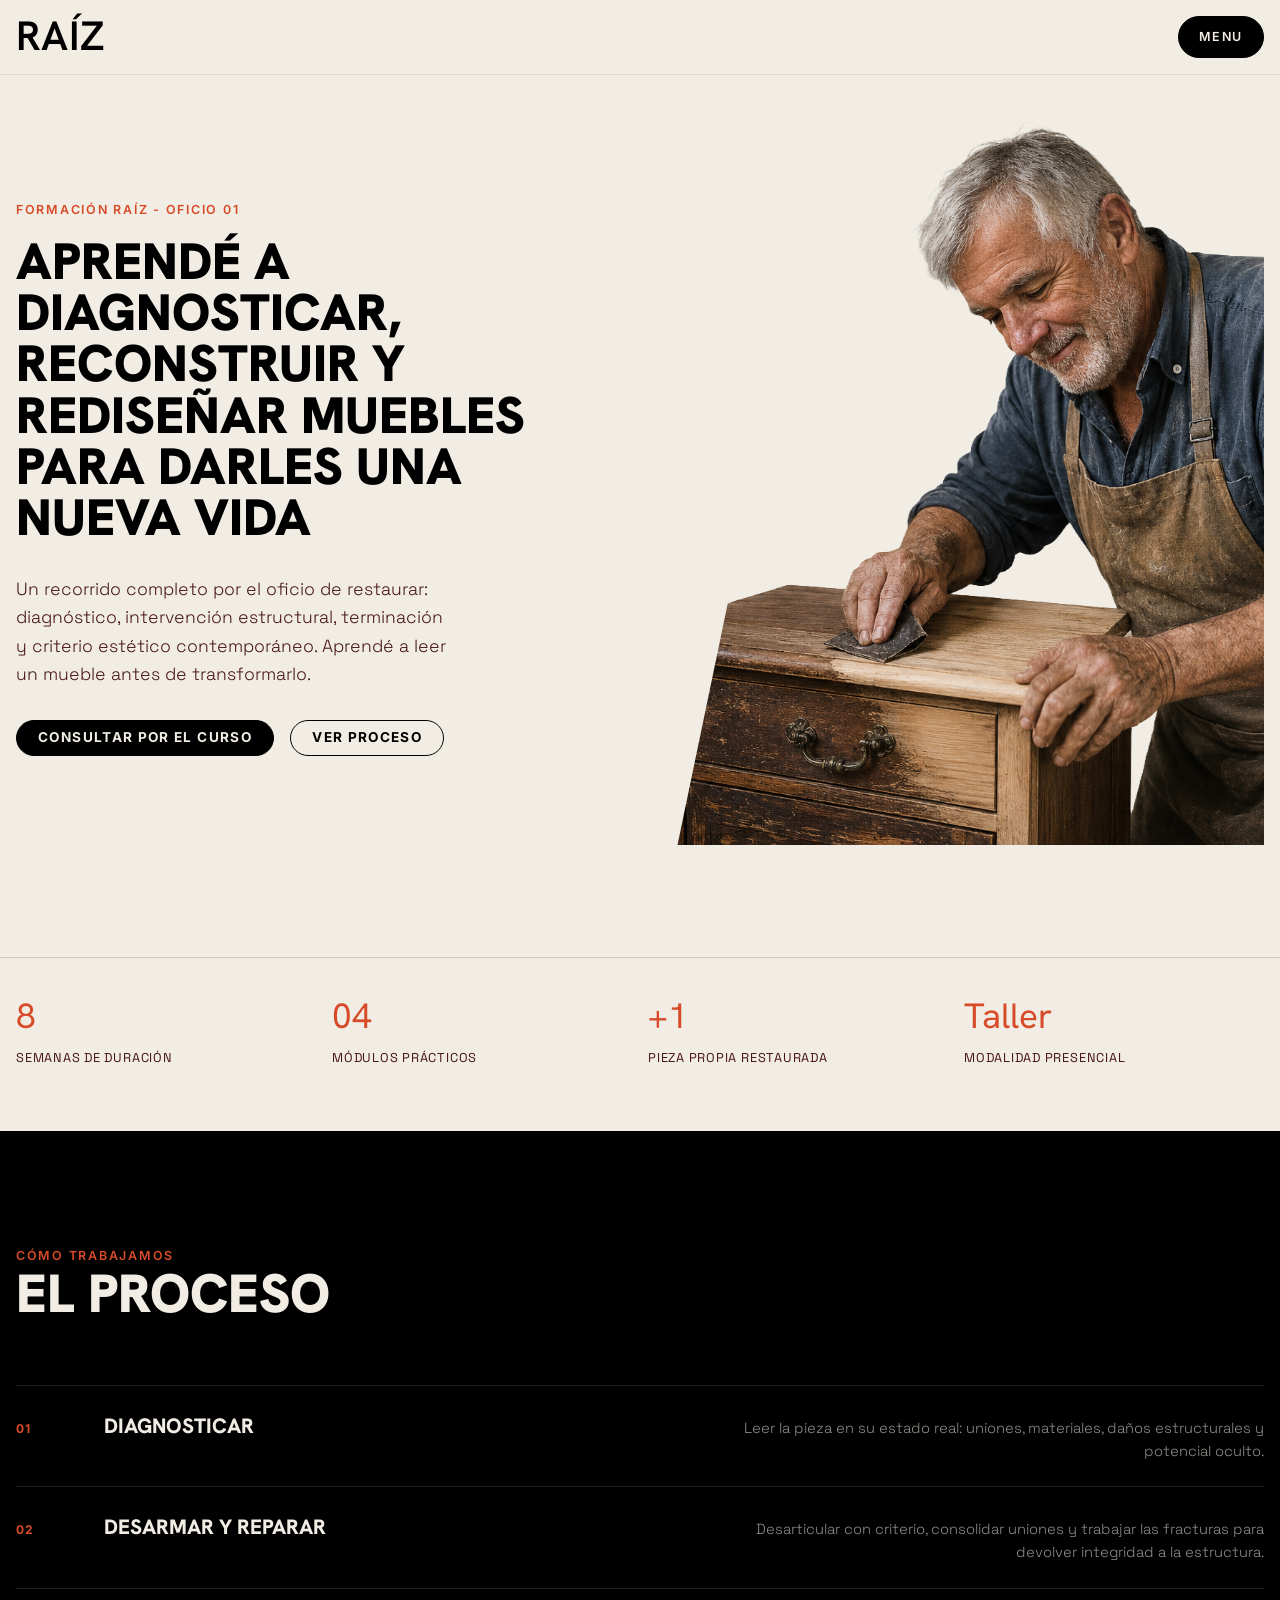
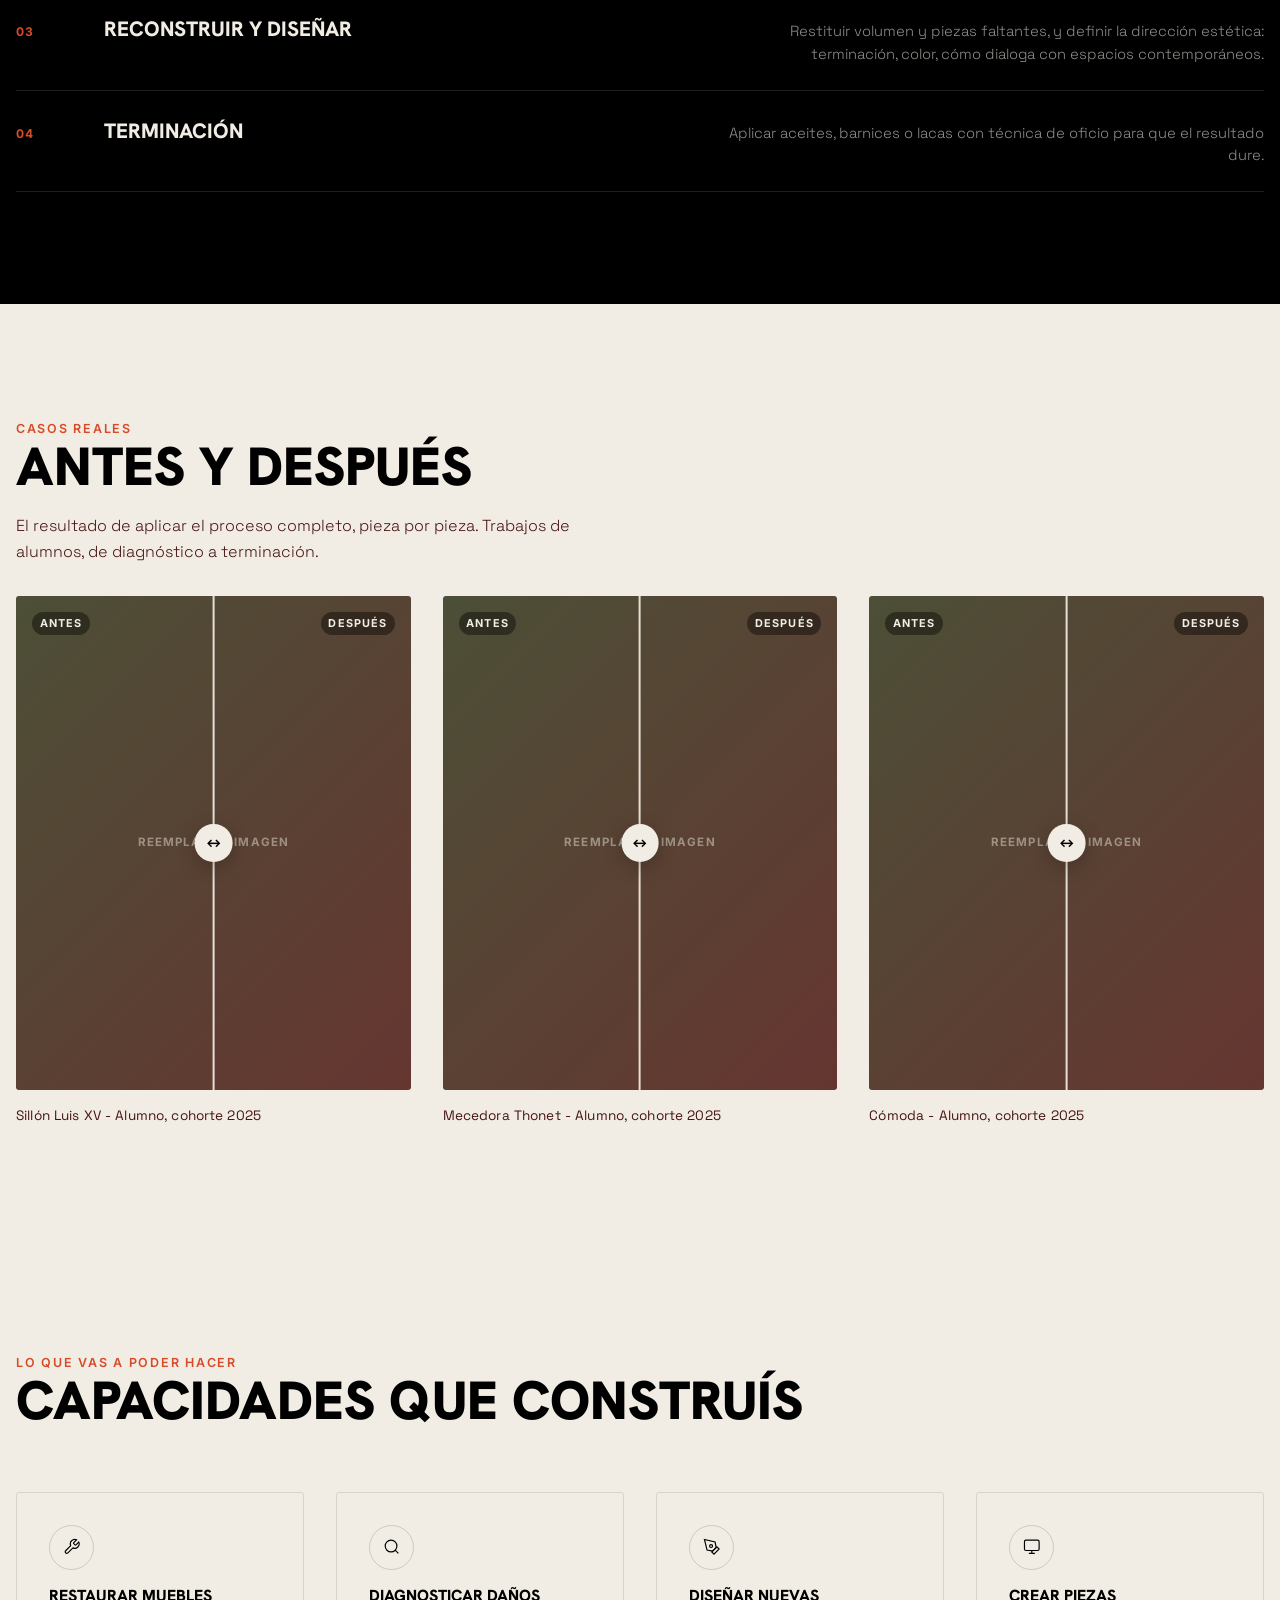
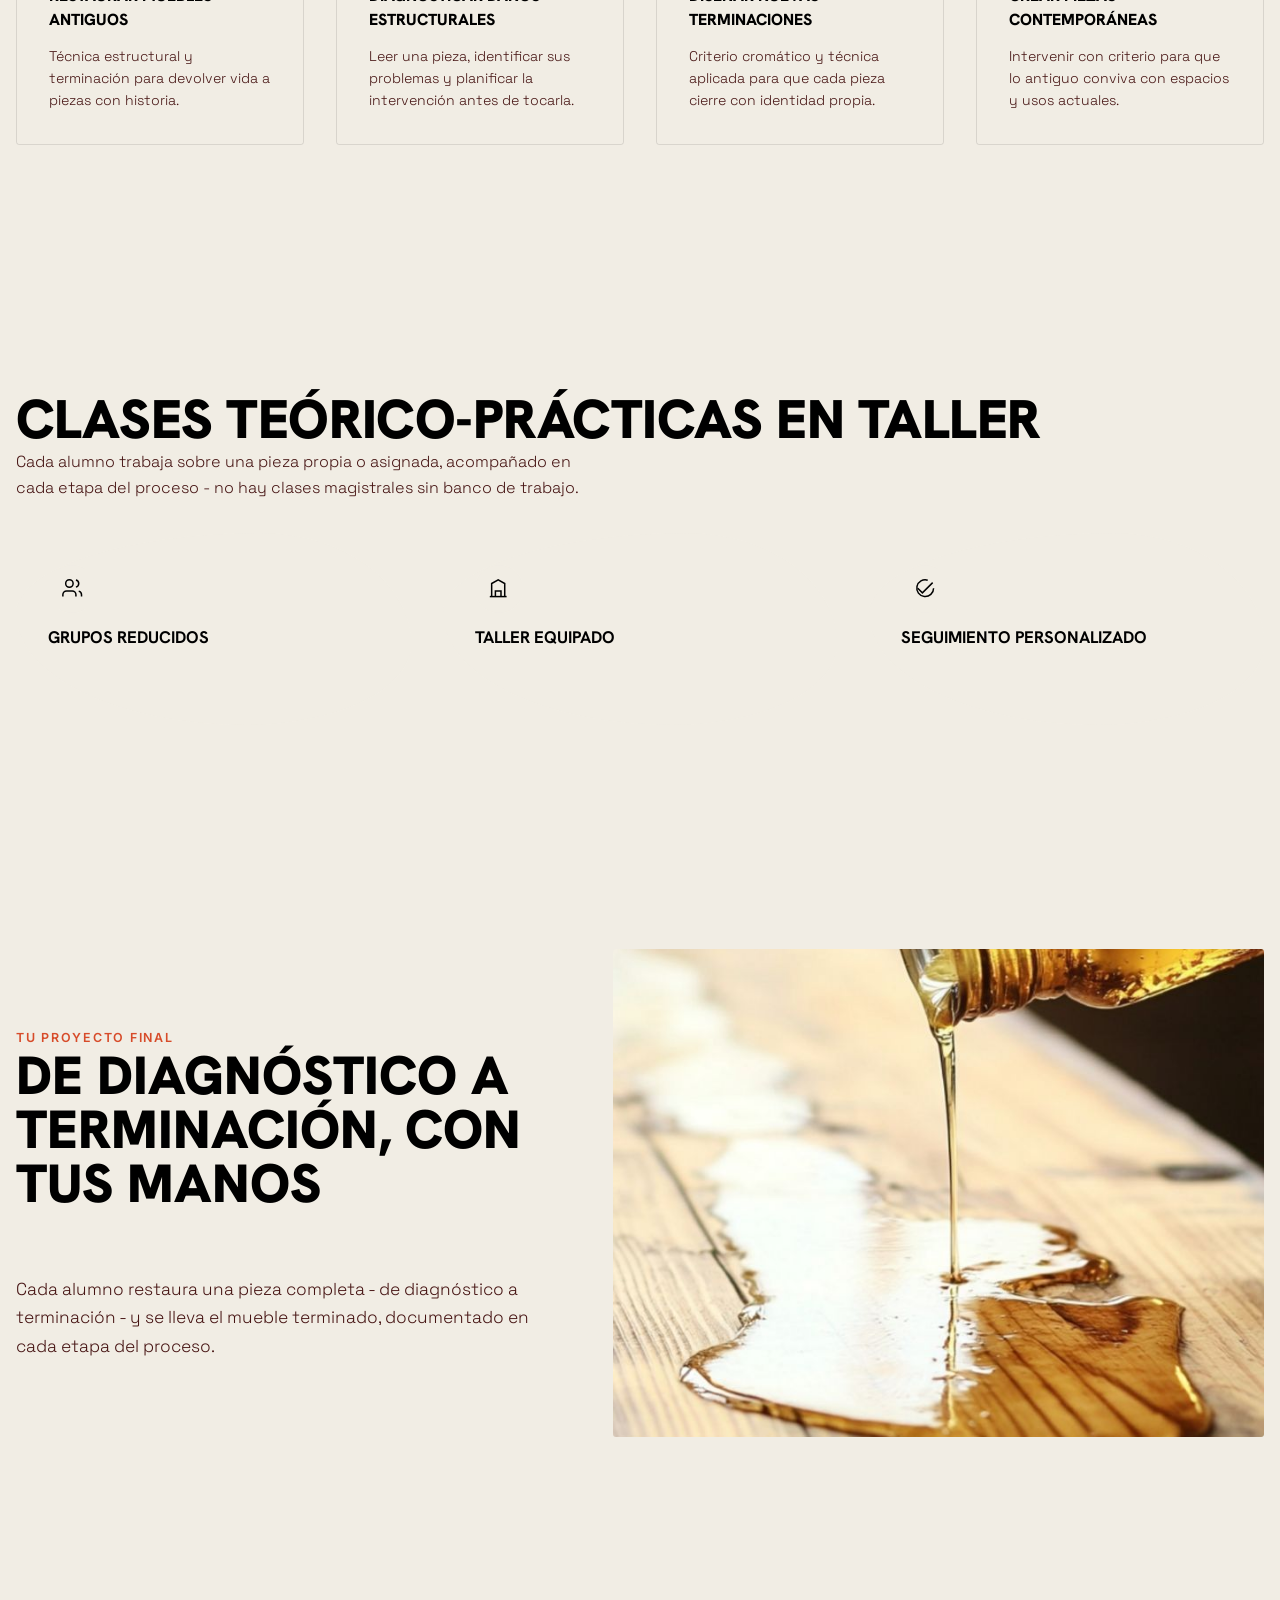
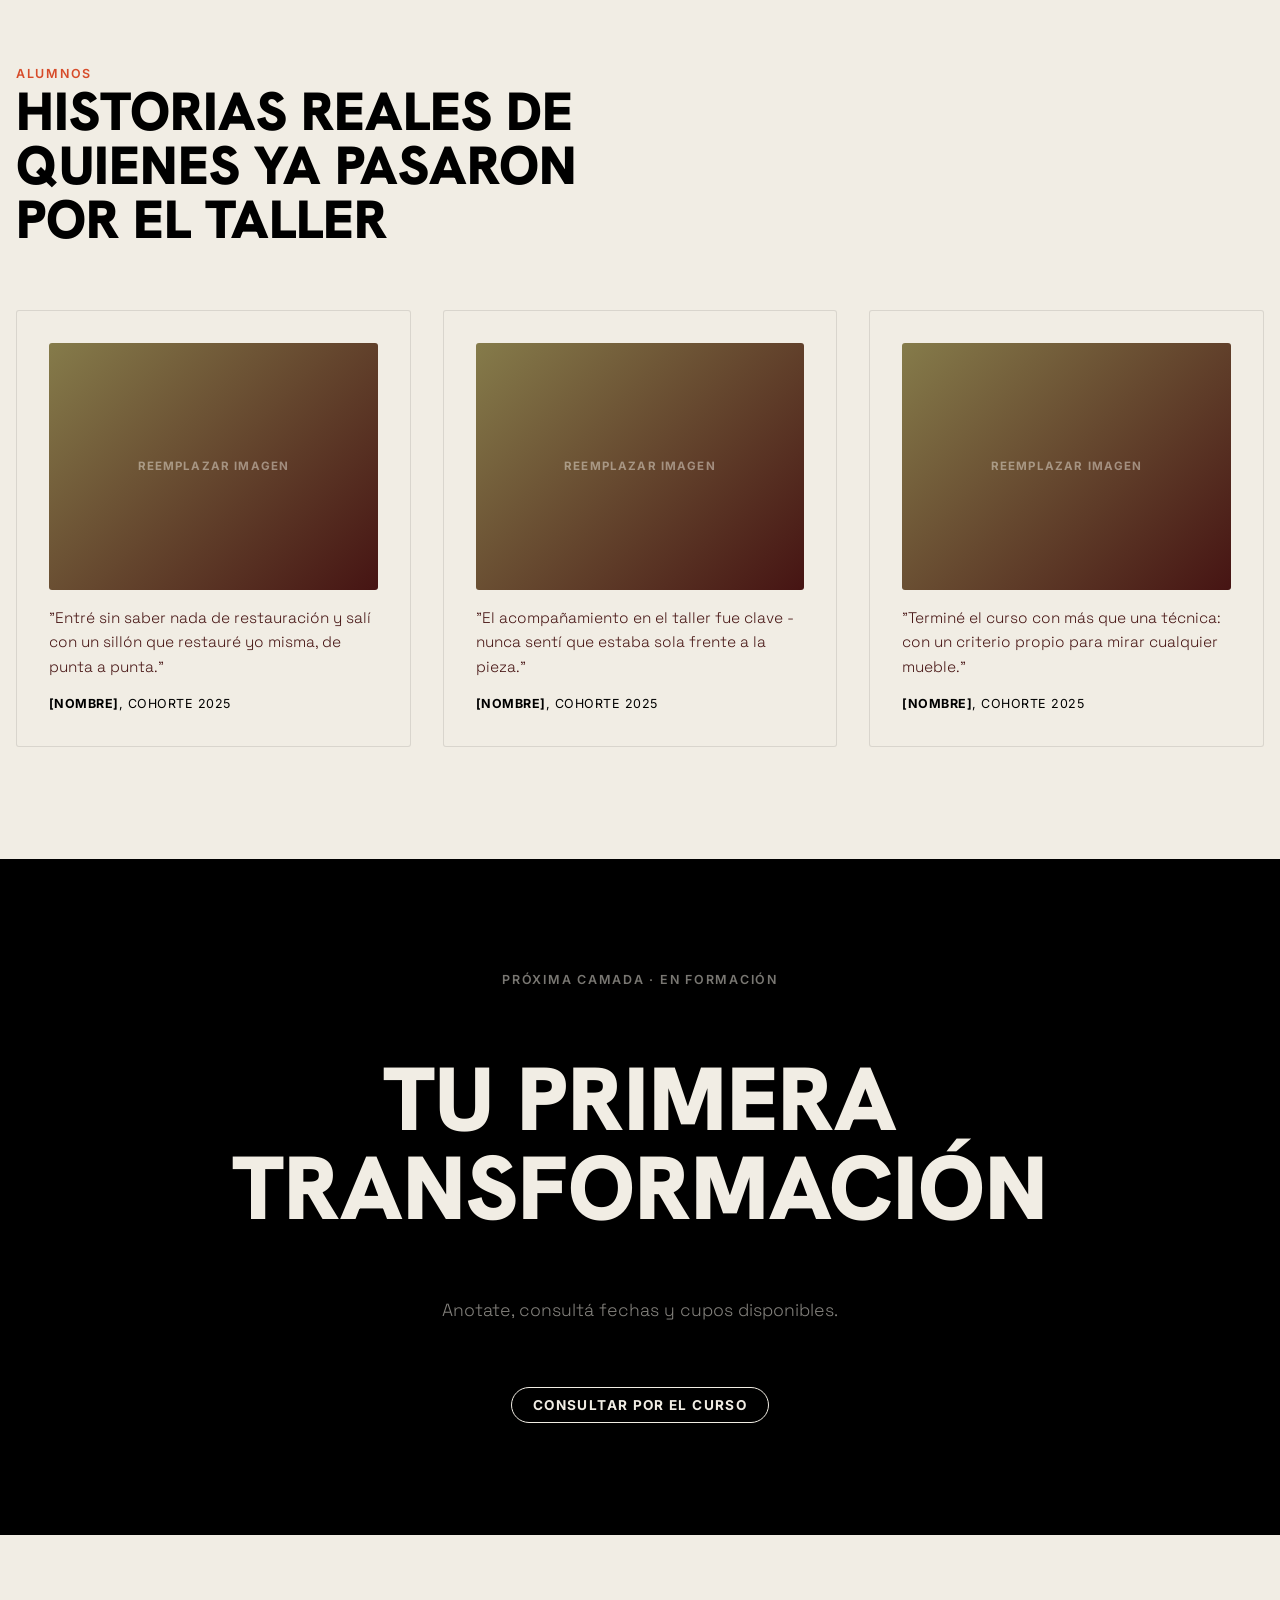
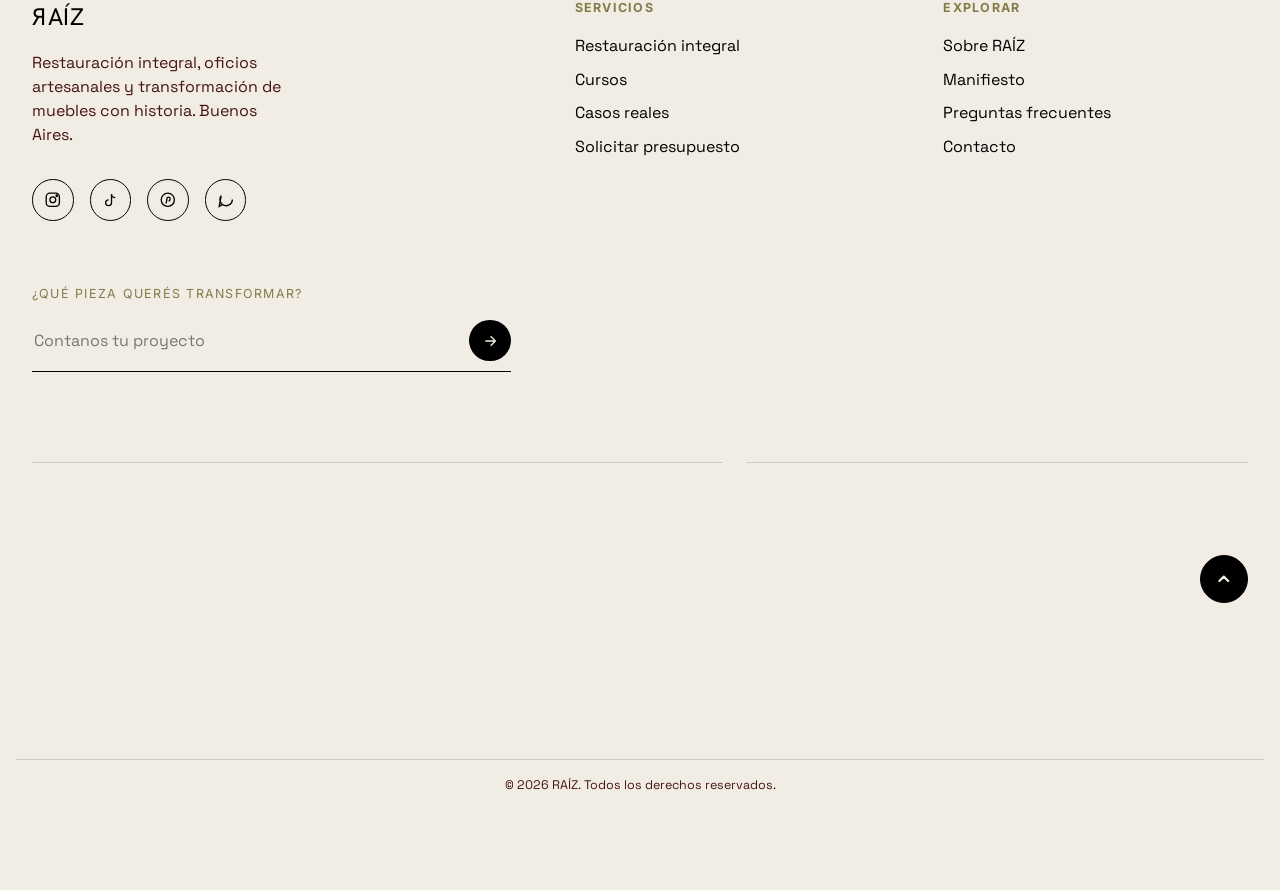
==== commit d81cf96a: "Descripción del cambio" ====
--- a/curso-restauracion.html
+++ b/curso-restauracion.html
@@ -3,11 +3,11 @@
 <head>
 <meta charset="UTF-8">
 <meta name="viewport" content="width=device-width, initial-scale=1.0">
-<title>Servicio integral de restauración — Curso RAÍZ</title>
+<title>Servicio integral de restauración - Curso RAÍZ</title>
 <meta name="description" content="Curso de Servicio integral de restauración de RAÍZ: módulos, materiales, modalidad y beneficios para quienes quieren transformar muebles con historia.">
 <link rel="preconnect" href="https://fonts.googleapis.com">
 <link rel="preconnect" href="https://fonts.gstatic.com" crossorigin>
-<link href="https://fonts.googleapis.com/css2?family=Hanken+Grotesk:wght@300;400;500;600;700;800;900&family=Inter:wght@400;500;600;700;800&family=Manrope:wght@300;400;500;600;700;800&display=swap" rel="stylesheet">
+<link href="https://fonts.googleapis.com/css2?family=Hanken+Grotesk:wght@600;800;900&family=Space+Grotesk:wght@400;600;700&family=Inter:wght@500;600;700&display=swap" rel="stylesheet">
 <link rel="stylesheet" href="https://use.typekit.net/fam1two.css">
 <link rel="stylesheet" href="style.css">
 <link rel="stylesheet" href="curso.css">
@@ -15,7 +15,7 @@
 <body>
 
 <!-- ============================================================
-     HEADER — idéntico al de index.html para mantener identidad
+     HEADER - idéntico al de index.html para mantener identidad
      ============================================================ -->
 <header class="header" id="header">
   <div class="envoltura">
@@ -29,27 +29,27 @@
 </header>
 
 <!-- ============================================================
-     HERO DEL CURSO — presentación + imagen + dato de duración
+     HERO DEL CURSO - presentación + imagen + dato de duración
      ============================================================ -->
 <section class="curso-hero">
   <div class="envoltura curso-hero-grid">
     <div>
-      <span class="ojo curso-eyebrow reveal">Formación RAÍZ — Oficio 01</span>
-      <h1 class="titulo-display curso-hero-titulo reveal">Servicio integral de restauración</h1>
+      <span class="ojo curso-eyebrow reveal">Formación RAÍZ - Oficio 01</span>
+      <h1 class="curso-hero-titulo reveal">Aprendé a diagnosticar, reconstruir y rediseñar muebles para darles una nueva vida</h1>
       <p class="curso-hero-bajada reveal">Un recorrido completo por el oficio de restaurar: diagnóstico, intervención estructural, terminación y criterio estético contemporáneo. Aprendé a leer un mueble antes de transformarlo.</p>
       <div class="curso-hero-acciones reveal">
         <a href="#consultar" class="btn btn-primary">
           <span>Consultar por el curso</span>
           <svg xmlns="http://www.w3.org/2000/svg" fill="none" viewBox="0 0 74 74" aria-hidden="true"><circle stroke-width="3" stroke="black" r="35.5" cy="37" cx="37"></circle><path fill="black" d="M25 35.5C24.1716 35.5 23.5 36.1716 23.5 37C23.5 37.8284 24.1716 38.5 25 38.5V35.5ZM49.0607 38.0607C49.6464 37.4749 49.6464 36.5251 49.0607 35.9393L39.5147 26.3934C38.9289 25.8076 37.9792 25.8076 37.3934 26.3934C36.8076 26.9792 36.8076 27.9289 37.3934 28.5147L45.8787 37L37.3934 45.4853C36.8076 46.0711 36.8076 47.0208 37.3934 47.6066C37.9792 48.1924 38.9289 48.1924 39.5147 47.6066L49.0607 38.0607ZM25 38.5L48 38.5V35.5L25 35.5V38.5Z"></path></svg>
         </a>
-        <a href="#modulos" class="btn btn-secondary">
-          <span>Ver módulos</span>
+        <a href="#proceso" class="btn btn-secondary">
+          <span>Ver proceso</span>
           <svg xmlns="http://www.w3.org/2000/svg" fill="none" viewBox="0 0 74 74" aria-hidden="true"><circle stroke-width="3" stroke="black" r="35.5" cy="37" cx="37"></circle><path fill="black" d="M25 35.5C24.1716 35.5 23.5 36.1716 23.5 37C23.5 37.8284 24.1716 38.5 25 38.5V35.5ZM49.0607 38.0607C49.6464 37.4749 49.6464 36.5251 49.0607 35.9393L39.5147 26.3934C38.9289 25.8076 37.9792 25.8076 37.3934 26.3934C36.8076 26.9792 36.8076 27.9289 37.3934 28.5147L45.8787 37L37.3934 45.4853C36.8076 46.0711 36.8076 47.0208 37.3934 47.6066C37.9792 48.1924 38.9289 48.1924 39.5147 47.6066L49.0607 38.0607ZM25 38.5L48 38.5V35.5L25 35.5V38.5Z"></path></svg>
         </a>
       </div>
     </div>
     <div class="curso-hero-imagen reveal">
-      <img src="https://images.unsplash.com/photo-1517581177682-a085bb7ffb15?q=80&w=1200&auto=format&fit=crop" alt="Persona puliendo a mano una pieza de madera en el taller">
+      <img src="assets/images/persona1.png" alt="Descripción de la nueva imagen">
     </div>
   </div>
 
@@ -74,181 +74,209 @@
 </section>
 
 <!-- ============================================================
-     PRESENTACIÓN — qué es el curso
-     ============================================================ -->
-<section class="seccion curso-presentacion" id="presentacion">
-  <div class="envoltura curso-presentacion-grid">
-    <div>
-      <span class="ojo seccion-eyebrow reveal">Presentación</span>
-      <h2 class="titulo-display seccion-titulo reveal">Restaurar es un criterio, no solo una técnica</h2>
-    </div>
-    <p class="reveal">El Servicio integral de restauración es el curso insignia de RAÍZ: condensa todo lo que hacemos en el taller para que puedas aplicarlo a tus propias piezas. No es una receta de pasos fijos, sino un método para observar cada mueble, entender su historia material y decidir cómo transformarlo sin perder lo que lo hace único.</p>
-  </div>
-</section>
-
-<!-- ============================================================
-     QUÉ INCLUYE
-     ============================================================ -->
-<section class="seccion curso-incluye">
-  <div class="envoltura">
-    <span class="ojo seccion-eyebrow reveal">Qué incluye</span>
-    <h2 class="titulo-display seccion-titulo reveal" style="margin-bottom:3rem">Todo lo necesario para restaurar tu primera pieza</h2>
+     PROCESO - 4 etapas con reveal por scroll
+     ============================================================ -->
+<section class="seccion proceso-etapas" id="proceso">
+  <div class="envoltura">
+    <div class="proceso-header reveal">
+      <span class="ojo">Cómo trabajamos</span>
+      <h2 class="seccion-titulo-f">El proceso</h2>
+    </div>
+    <ol class="proceso-lista">
+      <li class="proceso-etapa reveal" style="--i:0">
+        <span class="proceso-num">01</span>
+        <h3 class="proceso-etapa-titulo">Diagnosticar</h3>
+        <p class="proceso-etapa-desc">Leer la pieza en su estado real: uniones, materiales, daños estructurales y potencial oculto.</p>
+      </li>
+      <li class="proceso-etapa reveal" style="--i:1">
+        <span class="proceso-num">02</span>
+        <h3 class="proceso-etapa-titulo">Desarmar y reparar</h3>
+        <p class="proceso-etapa-desc">Desarticular con criterio, consolidar uniones y trabajar las fracturas para devolver integridad a la estructura.</p>
+      </li>
+      <li class="proceso-etapa reveal" style="--i:2">
+        <span class="proceso-num">03</span>
+        <h3 class="proceso-etapa-titulo">Reconstruir y diseñar</h3>
+        <p class="proceso-etapa-desc">Restituir volumen y piezas faltantes, y definir la dirección estética: terminación, color, cómo dialoga con espacios contemporáneos.</p>
+      </li>
+      <li class="proceso-etapa reveal" style="--i:3">
+        <span class="proceso-num">04</span>
+        <h3 class="proceso-etapa-titulo">Terminación</h3>
+        <p class="proceso-etapa-desc">Aplicar aceites, barnices o lacas con técnica de oficio para que el resultado dure.</p>
+      </li>
+    </ol>
+  </div>
+</section>
+
+<!-- ============================================================
+     CASOS REALES - antes / después interactivo
+     ============================================================ -->
+<section class="seccion casos-reales" id="casos">
+  <div class="envoltura">
+    <span class="ojo seccion-eyebrow reveal">Casos reales</span>
+    <h2 class="seccion-titulo-f reveal">Antes y después</h2>
+    <p class="casos-bajada reveal">El resultado de aplicar el proceso completo, pieza por pieza. Trabajos de alumnos, de diagnóstico a terminación.</p>
+
+    <div class="casos-grid">
+      <article class="caso-card reveal" style="--i:0">
+        <div class="caso-slider" data-before-after>
+          <img class="caso-slider-img caso-slider-img--antes" src="assets/images/caso-1-antes.jpg" alt="Sillón Luis XV antes de la restauración" onerror="this.style.display='none'">
+          <div class="caso-slider-despues">
+            <img class="caso-slider-img" src="assets/images/caso-1-despues.jpg" alt="Sillón Luis XV después de la restauración" onerror="this.style.display='none'">
+          </div>
+          <span class="caso-tag caso-tag--antes">ANTES</span>
+          <span class="caso-tag caso-tag--despues">DESPUÉS</span>
+          <button class="caso-slider-handle" type="button" aria-label="Arrastrar comparación antes y después"><span aria-hidden="true">&lt;-&gt;</span></button>
+        </div>
+        <p class="caso-caption">Sillón Luis XV - Alumno, cohorte 2025</p>
+      </article>
+
+      <article class="caso-card reveal" style="--i:1">
+        <div class="caso-slider" data-before-after>
+          <img class="caso-slider-img caso-slider-img--antes" src="assets/images/caso-2-antes.jpg" alt="Mecedora Thonet antes de la restauración" onerror="this.style.display='none'">
+          <div class="caso-slider-despues">
+            <img class="caso-slider-img" src="assets/images/caso-2-despues.jpg" alt="Mecedora Thonet después de la restauración" onerror="this.style.display='none'">
+          </div>
+          <span class="caso-tag caso-tag--antes">ANTES</span>
+          <span class="caso-tag caso-tag--despues">DESPUÉS</span>
+          <button class="caso-slider-handle" type="button" aria-label="Arrastrar comparación antes y después"><span aria-hidden="true">&lt;-&gt;</span></button>
+        </div>
+        <p class="caso-caption">Mecedora Thonet - Alumno, cohorte 2025</p>
+      </article>
+
+      <article class="caso-card reveal" style="--i:2">
+        <div class="caso-slider" data-before-after>
+          <img class="caso-slider-img caso-slider-img--antes" src="assets/images/caso-3-antes.jpg" alt="Cómoda antes de la restauración" onerror="this.style.display='none'">
+          <div class="caso-slider-despues">
+            <img class="caso-slider-img" src="assets/images/caso-3-despues.jpg" alt="Cómoda después de la restauración" onerror="this.style.display='none'">
+          </div>
+          <span class="caso-tag caso-tag--antes">ANTES</span>
+          <span class="caso-tag caso-tag--despues">DESPUÉS</span>
+          <button class="caso-slider-handle" type="button" aria-label="Arrastrar comparación antes y después"><span aria-hidden="true">&lt;-&gt;</span></button>
+        </div>
+        <p class="caso-caption">Cómoda - Alumno, cohorte 2025</p>
+      </article>
+    </div>
+  </div>
+</section>
+
+<!-- ============================================================
+     CAPACIDADES - lo que vas a poder hacer
+     ============================================================ -->
+<section class="seccion capacidades" id="capacidades">
+  <div class="envoltura">
+    <span class="ojo seccion-eyebrow reveal">Lo que vas a poder hacer</span>
+    <h2 class="seccion-titulo-f reveal">Capacidades que construís</h2>
+    <ul class="capacidades-grid">
+      <li class="capacidad-item reveal" style="--i:0">
+        <span class="capacidad-icono" aria-hidden="true">
+          <svg viewBox="0 0 24 24" fill="none" stroke="currentColor" stroke-width="1.6"><path d="M14.7 6.3a1 1 0 0 0 0 1.4l1.6 1.6a1 1 0 0 0 1.4 0l3.77-3.77a6 6 0 0 1-7.94 7.94l-6.91 6.91a2.12 2.12 0 0 1-3-3l6.91-6.91a6 6 0 0 1 7.94-7.94l-3.76 3.76z"/></svg>
+        </span>
+        <h3 class="capacidad-titulo">Restaurar muebles antiguos</h3>
+        <p class="capacidad-desc">Técnica estructural y terminación para devolver vida a piezas con historia.</p>
+      </li>
+      <li class="capacidad-item reveal" style="--i:1">
+        <span class="capacidad-icono" aria-hidden="true">
+          <svg viewBox="0 0 24 24" fill="none" stroke="currentColor" stroke-width="1.6"><circle cx="11" cy="11" r="8"/><path d="m21 21-4.35-4.35"/></svg>
+        </span>
+        <h3 class="capacidad-titulo">Diagnosticar daños estructurales</h3>
+        <p class="capacidad-desc">Leer una pieza, identificar sus problemas y planificar la intervención antes de tocarla.</p>
+      </li>
+      <li class="capacidad-item reveal" style="--i:2">
+        <span class="capacidad-icono" aria-hidden="true">
+          <svg viewBox="0 0 24 24" fill="none" stroke="currentColor" stroke-width="1.6"><path d="M12 19l7-7 3 3-7 7-3-3z"/><path d="M18 13l-1.5-7.5L2 2l3.5 14.5L13 18l5-5z"/><circle cx="11" cy="11" r="2"/></svg>
+        </span>
+        <h3 class="capacidad-titulo">Diseñar nuevas terminaciones</h3>
+        <p class="capacidad-desc">Criterio cromático y técnica aplicada para que cada pieza cierre con identidad propia.</p>
+      </li>
+      <li class="capacidad-item reveal" style="--i:3">
+        <span class="capacidad-icono" aria-hidden="true">
+          <svg viewBox="0 0 24 24" fill="none" stroke="currentColor" stroke-width="1.6"><rect x="2" y="3" width="20" height="14" rx="2"/><path d="M8 21h8M12 17v4"/></svg>
+        </span>
+        <h3 class="capacidad-titulo">Crear piezas contemporáneas</h3>
+        <p class="capacidad-desc">Intervenir con criterio para que lo antiguo conviva con espacios y usos actuales.</p>
+      </li>
+    </ul>
+  </div>
+</section>
+
+<!-- ============================================================
+     MÉTODO DE ENSEÑANZA
+     ============================================================ -->
+<section class="seccion curso-metodo">
+  <div class="envoltura">
+    <span class="ojo seccion-eyebrow reveal">Cómo se enseña</span>
+    <h2 class="titulo-display seccion-titulo curso-titulo-amplio reveal">Clases teórico-prácticas en taller</h2>
+    <p class="curso-metodo-bajada reveal">Cada alumno trabaja sobre una pieza propia o asignada, acompañado en cada etapa del proceso - no hay clases magistrales sin banco de trabajo.</p>
 
     <div class="incluye-grid">
       <div class="incluye-item reveal" style="--i:0">
-        <span class="incluye-icono" aria-hidden="true">
-          <svg viewBox="0 0 24 24" fill="none" stroke="currentColor" stroke-width="1.6"><path d="M3 7l9-4 9 4-9 4-9-4zM3 7v10l9 4 9-4V7"/></svg>
-        </span>
-        <h3>Materiales de trabajo</h3>
-        <p>Maderas, fibras, lijas y productos de terminación para practicar cada técnica en el taller.</p>
+        <span class="incluye-icono" aria-hidden="true"><svg viewBox="0 0 24 24" fill="none" stroke="currentColor" stroke-width="1.6"><path d="M16 21v-2a4 4 0 0 0-4-4H6a4 4 0 0 0-4 4v2"/><circle cx="9" cy="7" r="4"/><path d="M22 21v-2a4 4 0 0 0-3-3.87"/><path d="M16 3.13a4 4 0 0 1 0 7.75"/></svg></span>
+        <h3>Grupos reducidos</h3>
       </div>
       <div class="incluye-item reveal" style="--i:1">
-        <span class="incluye-icono" aria-hidden="true">
-          <svg viewBox="0 0 24 24" fill="none" stroke="currentColor" stroke-width="1.6"><path d="M12 2L2 7l10 5 10-5-10-5zM2 17l10 5 10-5M2 12l10 5 10-5"/></svg>
-        </span>
-        <h3>Guía de procesos propia</h3>
-        <p>Material de referencia con cada etapa documentada para que puedas volver a consultarla.</p>
+        <span class="incluye-icono" aria-hidden="true"><svg viewBox="0 0 24 24" fill="none" stroke="currentColor" stroke-width="1.6"><path d="M3 21h18"/><path d="M5 21V7l7-4 7 4v14"/><path d="M9 21v-6h6v6"/><path d="M9 10h.01M15 10h.01"/></svg></span>
+        <h3>Taller equipado</h3>
       </div>
       <div class="incluye-item reveal" style="--i:2">
-        <span class="incluye-icono" aria-hidden="true">
-          <svg viewBox="0 0 24 24" fill="none" stroke="currentColor" stroke-width="1.6"><circle cx="12" cy="12" r="9"/><path d="M12 7v5l3 3"/></svg>
-        </span>
-        <h3>Acompañamiento en taller</h3>
-        <p>Seguimiento directo durante cada sesión, con corrección de técnica en tiempo real.</p>
-      </div>
-      <div class="incluye-item reveal" style="--i:3">
-        <span class="incluye-icono" aria-hidden="true">
-          <svg viewBox="0 0 24 24" fill="none" stroke="currentColor" stroke-width="1.6"><path d="M20 6L9 17l-5-5"/></svg>
-        </span>
-        <h3>Pieza final restaurada</h3>
-        <p>Terminás el curso con un mueble propio, intervenido de principio a fin con tus manos.</p>
-      </div>
-    </div>
-  </div>
-</section>
-
-<!-- ============================================================
-     MÓDULOS
-     ============================================================ -->
-<section class="seccion curso-modulos" id="modulos">
-  <div class="envoltura">
-    <span class="ojo seccion-eyebrow reveal" style="color:var(--lila)">Recorrido</span>
-    <h2 class="titulo-display seccion-titulo reveal" style="margin-bottom:3rem; color:var(--crema)">Módulos del curso</h2>
-
-    <div class="modulos-lista">
-      <details class="modulo-item reveal" style="--i:0" open>
-        <summary>
-          <span class="modulo-numero">01</span>
-          <span class="modulo-titulo">Diagnóstico y lectura del mueble</span>
-          <span class="modulo-flecha" aria-hidden="true">
-            <svg viewBox="0 0 24 24" fill="none" stroke="currentColor" stroke-width="2"><path d="M6 9l6 6 6-6"/></svg>
-          </span>
-        </summary>
-        <p>Identificación de materiales, estado estructural y valor histórico de la pieza. Cómo decidir qué conservar y qué transformar.</p>
-      </details>
-
-      <details class="modulo-item reveal" style="--i:1">
-        <summary>
-          <span class="modulo-numero">02</span>
-          <span class="modulo-titulo">Intervención estructural</span>
-          <span class="modulo-flecha" aria-hidden="true">
-            <svg viewBox="0 0 24 24" fill="none" stroke="currentColor" stroke-width="2"><path d="M6 9l6 6 6-6"/></svg>
-          </span>
-        </summary>
-        <p>Reparación de uniones, refuerzo de patas y estructuras, reemplazo de piezas faltantes con criterio de continuidad.</p>
-      </details>
-
-      <details class="modulo-item reveal" style="--i:2">
-        <summary>
-          <span class="modulo-numero">03</span>
-          <span class="modulo-titulo">Esterilla, fibras y tapizado</span>
-          <span class="modulo-flecha" aria-hidden="true">
-            <svg viewBox="0 0 24 24" fill="none" stroke="currentColor" stroke-width="2"><path d="M6 9l6 6 6-6"/></svg>
-          </span>
-        </summary>
-        <p>Técnicas de trenzado a mano, selección de fibras naturales y renovación de superficies textiles.</p>
-      </details>
-
-      <details class="modulo-item reveal" style="--i:3">
-        <summary>
-          <span class="modulo-numero">04</span>
-          <span class="modulo-titulo">Terminación y criterio estético</span>
-          <span class="modulo-flecha" aria-hidden="true">
-            <svg viewBox="0 0 24 24" fill="none" stroke="currentColor" stroke-width="2"><path d="M6 9l6 6 6-6"/></svg>
-          </span>
-        </summary>
-        <p>Lijado fino, aceites y barnices naturales, decisiones cromáticas para que la pieza dialogue con espacios contemporáneos.</p>
-      </details>
-    </div>
-  </div>
-</section>
-
-<!-- ============================================================
-     DURACIÓN, MODALIDAD Y MATERIALES (datos en cards)
-     ============================================================ -->
-<section class="seccion curso-detalles">
-  <div class="envoltura">
-    <div class="detalles-grid">
-      <div class="detalle-card reveal" style="--i:0">
-        <span class="ojo">Duración</span>
-        <p class="detalle-valor">8 semanas</p>
-        <p class="detalle-texto">Una sesión semanal de 3 horas en el taller, con tiempo extra opcional para terminar tu pieza.</p>
-      </div>
-      <div class="detalle-card reveal" style="--i:1">
-        <span class="ojo">Modalidad</span>
-        <p class="detalle-valor">Presencial</p>
-        <p class="detalle-texto">Grupos reducidos de hasta 8 personas para garantizar acompañamiento real en cada técnica.</p>
-      </div>
-      <div class="detalle-card reveal" style="--i:2">
-        <span class="ojo">Materiales</span>
-        <p class="detalle-valor">Incluidos</p>
-        <p class="detalle-texto">Maderas, fibras, herramientas de mano y productos de terminación provistos por RAÍZ durante el curso.</p>
-      </div>
-    </div>
-  </div>
-</section>
-
-<!-- ============================================================
-     PARA QUIÉN ES / BENEFICIOS
-     ============================================================ -->
-<section class="seccion curso-quien">
-  <div class="envoltura curso-quien-grid">
+        <span class="incluye-icono" aria-hidden="true"><svg viewBox="0 0 24 24" fill="none" stroke="currentColor" stroke-width="1.6"><path d="M20 6L9 17l-5-5"/><path d="M21 12a9 9 0 1 1-6.3-8.6"/></svg></span>
+        <h3>Seguimiento personalizado</h3>
+      </div>
+    </div>
+  </div>
+</section>
+
+<!-- ============================================================
+     PROYECTO FINAL
+     ============================================================ -->
+<section class="seccion proyecto-final">
+  <div class="envoltura proyecto-final-grid">
     <div class="reveal">
-      <span class="ojo seccion-eyebrow">Para quién es</span>
-      <h2 class="titulo-display seccion-titulo" style="margin-bottom:1.6rem">Este curso es para vos si...</h2>
-      <ul class="lista-quien">
-        <li>Tenés un mueble con historia y querés aprender a transformarlo con tus manos.</li>
-        <li>Buscás un oficio nuevo, con salida real, dentro del diseño y la restauración.</li>
-        <li>Ya trabajás con madera o fibras y querés profundizar técnica y criterio estético.</li>
-        <li>Te interesa el diseño sustentable y la economía circular aplicada a objetos.</li>
-      </ul>
-    </div>
-    <div class="reveal">
-      <span class="ojo seccion-eyebrow">Beneficios</span>
-      <h2 class="titulo-display seccion-titulo" style="margin-bottom:1.6rem">Qué te llevás</h2>
-      <ul class="lista-beneficios">
-        <li><strong>Criterio propio</strong> para evaluar y planificar una restauración de principio a fin.</li>
-        <li><strong>Técnica de oficio</strong> en madera, fibras naturales y terminación.</li>
-        <li><strong>Una pieza terminada</strong>, intervenida por completo durante el curso.</li>
-        <li><strong>Comunidad RAÍZ</strong>: acceso a futuros encuentros y talleres de la marca.</li>
-      </ul>
-    </div>
-  </div>
-</section>
-
-<!-- ============================================================
-     CTA VISUAL FINAL
+      <span class="ojo seccion-eyebrow">Tu proyecto final</span>
+      <h2 class="seccion-titulo-f">De diagnóstico a terminación, con tus manos</h2>
+      <p>Cada alumno restaura una pieza completa - de diagnóstico a terminación - y se lleva el mueble terminado, documentado en cada etapa del proceso.</p>
+    </div>
+    <div class="proyecto-final-imagen reveal" style="--i:1">
+      <img src="assets/images/curso3.jpeg" alt="Proceso de restauración en el taller RAÍZ">
+    </div>
+  </div>
+</section>
+
+<!-- ============================================================
+     ALUMNOS
+     ============================================================ -->
+<section class="seccion alumnos">
+  <div class="envoltura">
+    <span class="ojo seccion-eyebrow reveal">Alumnos</span>
+    <h2 class="seccion-titulo-f reveal">Historias reales de quienes ya pasaron por el taller</h2>
+
+    <div class="alumnos-grid">
+      <article class="alumno-card reveal" style="--i:0">
+        <div class="alumno-foto"><img src="assets/images/alumno-1.jpg" alt="Alumna con su pieza restaurada" onerror="this.style.display='none'"></div>
+        <blockquote>"Entré sin saber nada de restauración y salí con un sillón que restauré yo misma, de punta a punta."</blockquote>
+        <p><strong>[Nombre]</strong>, cohorte 2025</p>
+      </article>
+      <article class="alumno-card reveal" style="--i:1">
+        <div class="alumno-foto"><img src="assets/images/alumno-2.jpg" alt="Alumno con su pieza restaurada" onerror="this.style.display='none'"></div>
+        <blockquote>"El acompañamiento en el taller fue clave - nunca sentí que estaba sola frente a la pieza."</blockquote>
+        <p><strong>[Nombre]</strong>, cohorte 2025</p>
+      </article>
+      <article class="alumno-card reveal" style="--i:2">
+        <div class="alumno-foto"><img src="assets/images/alumno-3.jpg" alt="Alumna con su pieza restaurada" onerror="this.style.display='none'"></div>
+        <blockquote>"Terminé el curso con más que una técnica: con un criterio propio para mirar cualquier mueble."</blockquote>
+        <p><strong>[Nombre]</strong>, cohorte 2025</p>
+      </article>
+    </div>
+  </div>
+</section>
+<!-- ============================================================
+     CTA FINAL - Tu primera transformación
      ============================================================ -->
 <section class="seccion cta-final" id="consultar">
-  <svg class="cta-fibra-svg" viewBox="0 0 1200 400" preserveAspectRatio="none" fill="none" xmlns="http://www.w3.org/2000/svg" aria-hidden="true">
-    <path d="M0 350C150 300 250 360 350 280C450 200 500 250 600 180C700 110 800 150 900 80C1000 10 1100 60 1200 20" stroke="#E25320" stroke-width="1.5"/>
-    <path d="M0 250C150 220 250 280 350 220C450 160 550 200 650 140C750 80 850 120 950 60C1050 0 1150 40 1200 10" stroke="#93A077" stroke-width="1.5"/>
-  </svg>
-  <div class="envoltura">
-    <span class="ojo reveal" style="color:var(--lila)">Próxima camada en formación</span>
-    <h2 class="titulo-display cta-final-titulo reveal">Empezá a restaurar con criterio propio</h2>
-    <p class="cta-final-texto reveal">Contanos tu interés y te compartimos fechas, cupos disponibles e inversión del curso.</p>
-    <div class="reveal" style="margin-top:1rem; display:flex; gap:1rem; flex-wrap:wrap; justify-content:center;">
+  <div class="envoltura">
+    <span class="ojo reveal">Próxima camada · En formación</span>
+    <h2 class="cta-final-titulo reveal"><span>Tu primera</span><br><span>transformación</span></h2>
+    <p class="cta-final-texto reveal">Anotate, consultá fechas y cupos disponibles.</p>
+    <div class="cta-final-acciones reveal">
       <a href="index.html#contacto" class="btn btn-light">
         <span>Consultar por el curso</span>
         <svg xmlns="http://www.w3.org/2000/svg" fill="none" viewBox="0 0 74 74" aria-hidden="true"><circle stroke-width="3" stroke="black" r="35.5" cy="37" cx="37"></circle><path fill="black" d="M25 35.5C24.1716 35.5 23.5 36.1716 23.5 37C23.5 37.8284 24.1716 38.5 25 38.5V35.5ZM49.0607 38.0607C49.6464 37.4749 49.6464 36.5251 49.0607 35.9393L39.5147 26.3934C38.9289 25.8076 37.9792 25.8076 37.3934 26.3934C36.8076 26.9792 36.8076 27.9289 37.3934 28.5147L45.8787 37L37.3934 45.4853C36.8076 46.0711 36.8076 47.0208 37.3934 47.6066C37.9792 48.1924 38.9289 48.1924 39.5147 47.6066L49.0607 38.0607ZM25 38.5L48 38.5V35.5L25 35.5V38.5Z"></path></svg>
@@ -258,7 +286,7 @@
 </section>
 
 <!-- ============================================================
-     FOOTER — idéntico al de index.html
+     FOOTER - idéntico al de index.html
      ============================================================ -->
 <footer class="footer">
   <div class="envoltura">
@@ -348,7 +376,3 @@
 <script src="script.js"></script>
 </body>
 </html>
-
-
-
-
--- a/style.css
+++ b/style.css
@@ -4,29 +4,42 @@
    ============================================================ */
 
 /* ---------- 1. TIPOGRAFÍA EXTERNA ---------- */
-/* Hanken Grotesk, Inter y Manrope se cargan desde el <head>. */
+/* Hanken Grotesk, Space Grotesk, Inter y aquavit se cargan desde el <head>. */
 
 /* ---------- 2. TOKENS DE MARCA ---------- */
 :root{
-  /* Paleta — extraída del moodboard, jerarquía intencional */
-  --crema:        #F3EDE3;   /* fondo cálido principal */
-  --crema-alta:   #FFCFED;   /* fondo claro elevado (cards) */
-  --negro:        #C03441;   /* texto / fondos oscuros */
-  --negro-suave:  #F3EDE3;
-  --oliva:        #59152C;   /* verde oliva oscuro — secciones contraste */
-  --oliva-alto:   #59152C;
-  --salvia:       #8A9272;   /* verde salvia — soporte */
-  --salvia-baja:  #31131B;
+  /* Paleta RAIZ */
+  --crema:        #F1EDE4;   /* fondo cálido principal */
+  --crema-alta:   #F1EDE4;   /* fondo claro elevado (cards) */
+  --negro:        #000000;   /* texto / fondos oscuros */
+  --negro-suave:  #461413;
+  --oliva:        #857B4A;   /* oliva */
+  --oliva-alto:   #857B4A;
+  --salvia:       #857B4A;   /* alias oliva */
+  --salvia-baja:  #F1EDE4;
   --naranja:      #D74B29;   /* acento — usar con moderación */
-  --naranja-alta: #F06B36;
-  --lila:         #C7B7EA;   /* acento secundario */
-  --lila-baja:    #E3DCF7;
+  --naranja-alta: #D74B29;
+  --lila:         #857B4A;   /* alias oliva */
+  --lila-baja:    #F1EDE4;
+  --burdeos:      #461413;
+  --tinta:        #000000;
+  --tinta-60:     rgba(0,0,0,.6);
+  --tinta-30:     rgba(0,0,0,.3);
 
   /* Tipografía */
-  --f-display: "Hanken Grotesk", sans-serif;
-  --f-ui:      "Inter", sans-serif;
-  --f-body:    "Manrope", sans-serif;
-  --f-bajada:  "Manrope", sans-serif;
+  --f-titulo: "Hanken Grotesk", sans-serif;
+  --f-cuerpo: "Space Grotesk", sans-serif;
+  --f-ui:     "Inter", sans-serif;
+  --f-marca:  "aquavit", var(--f-titulo);
+
+  --tam-h1:     clamp(2.8rem, 6.4vw, 6.4rem);
+  --tam-h2:     clamp(2rem, 4.4vw, 3.4rem);
+  --tam-h3:     clamp(1.15rem, 1.4vw, 1.35rem);
+  --tam-bajada: clamp(1.05rem, 1.55vw, 1.35rem);
+  --tam-cuerpo: 1rem;
+  --tam-label:  .78rem;
+  --tam-boton:  .85rem;
+  --tam-micro:  .7rem;
 
   /* Espaciado */
   --espacio-xs: .5rem;
@@ -59,8 +72,8 @@
   margin: 0;
   background: var(--crema);
   color: var(--negro);
-  font-family: var(--f-body);
-  font-weight: 300;
+  font-family: var(--f-cuerpo);
+  font-weight: 400;
   line-height: 1.5;
   -webkit-font-smoothing: antialiased;
   overflow-x: hidden;
@@ -90,15 +103,15 @@
 
 /* ---------- 4. TIPOGRAFÍA DE MARCA ---------- */
 .titulo-display{
-  font-family: var(--f-display);
+  font-family: var(--f-titulo);
   font-weight: 900;
   text-transform: uppercase;
   letter-spacing: -.01em;
   line-height: .98;
 }
 .titulo-editorial{
-  font-family: var(--f-body);
-  font-weight: 300;
+  font-family: var(--f-cuerpo);
+  font-weight: 400;
   font-style: normal;
   letter-spacing: -.01em;
 }
@@ -107,13 +120,13 @@
   font-weight: 600;
   text-transform: uppercase;
   letter-spacing: .14em;
-  font-size: .78rem;
+  font-size: var(--tam-label);
   color: var(--naranja);
 }
 
 /* Logo con tratamiento orgánico — la R volteada, trazo manuscrito-estructural */
 .logo-raiz{
-  font-family: var(--f-display);
+  font-family: var(--f-marca);
   font-size: 1.5rem;
   letter-spacing: .02em;
   display: inline-flex;
@@ -130,12 +143,12 @@
   letter-spacing: -.01em;
 }
 .logo-header{
-  font-family: "aquavit", var(--f-display);
+  font-family: var(--f-marca);
   font-weight: 600;
   font-size: clamp(2.1rem, 3.2vw, 3.2rem);
   line-height: .85;
   letter-spacing: .01em;
-  color: var(--tinta, #1A1A1A);
+  color: var(--tinta, #000000);
   text-transform: uppercase;
 }
 .logo-header-img{
@@ -158,7 +171,7 @@
   gap: .65em;
   font-family: var(--f-ui);
   font-weight: 700;
-  font-size: .82rem;
+  font-size: var(--tam-boton);
   text-transform: uppercase;
   letter-spacing: .1em;
   padding: .75em 1.55em;
@@ -254,7 +267,7 @@
 }
 
 /* Modificador de tamaño — se combina: class="btn btn-primary btn-small" */
-.btn-small{ font-size: .78rem; padding: .6em 1.3em; letter-spacing: .12em; }
+.btn-small{ font-size: var(--tam-label); padding: .6em 1.3em; letter-spacing: .12em; }
 
 .circulo-nav{
   width: 3rem;
@@ -298,9 +311,9 @@
   top: 0; left: 0; right: 0;
   z-index: 100;
   padding: var(--espacio-s) 0;
-  background: rgba(242,237,227,.86);
+  background: rgba(241,237,228,.86);
   backdrop-filter: blur(10px);
-  border-bottom: 1px solid rgba(20,19,15,.08);
+  border-bottom: 1px solid rgba(0,0,0,.08);
   transition: transform var(--t-media), background var(--t-rapida);
 }
 .header.header--oculto{ transform: translateY(-100%); }
@@ -323,8 +336,8 @@
   background: var(--negro);
   color: var(--crema);
   font-family: var(--f-ui);
-  font-size: .78rem;
-  font-weight: 800;
+  font-size: var(--tam-label);
+  font-weight: 600;
   letter-spacing: .12em;
   text-transform: uppercase;
   transition: background var(--t-rapida), color var(--t-rapida), border-color var(--t-rapida), transform var(--t-rapida);
@@ -344,7 +357,7 @@
   position: fixed;
   inset: 0;
   z-index: 190;
-  background: rgba(17,17,17,.58);
+  background: rgba(0,0,0,.58);
   opacity: 0;
   pointer-events: none;
   transition: opacity .55s cubic-bezier(.22,.68,.32,1);
@@ -368,7 +381,7 @@
   gap: clamp(2rem, 4vw, 3.5rem);
   background: var(--lila);
   color: var(--negro);
-  border-left: 1px solid rgba(17,17,17,.14);
+  border-left: 1px solid rgba(0,0,0,.14);
   transform: translateX(100%);
   visibility: hidden;
   transition: transform .58s cubic-bezier(.22,.68,.22,1), visibility 0s linear .58s;
@@ -387,7 +400,7 @@
   border: 1.5px solid currentColor;
   border-radius: 50%;
   font-family: var(--f-ui);
-  font-size: 2rem;
+  font-size: var(--tam-h2);
   line-height: 1;
   transition: background var(--t-rapida), color var(--t-rapida), border-radius var(--t-media), transform var(--t-rapida);
 }
@@ -407,9 +420,9 @@
 .site-menu__link{
   position: relative;
   display: inline-block;
-  font-family: var(--f-display);
-  font-size: clamp(2rem, 4.2vw, 3rem);
-  font-weight: 900;
+  font-family: var(--f-ui);
+  font-size: var(--tam-h2);
+  font-weight: 700;
   line-height: 1.25;
   letter-spacing: -.01em;
   text-transform: uppercase;
@@ -438,7 +451,7 @@
     padding: 1.25rem;
   }
   .site-menu__link{
-    font-size: clamp(1.8rem, 10vw, 3rem);
+    font-size: var(--tam-h2);
   }
   .site-menu__nav{
     gap: 1rem;
@@ -451,7 +464,7 @@
   position:relative;
   width:100%;height:100vh;
   overflow:hidden;
-  background:var(--crema, #F3EEE3);
+  background:var(--crema, #F1EDE4);
 }
 .stage{
   position:absolute;inset:0;
@@ -469,11 +482,11 @@
 .word-slide.out{opacity:0;transform:translateY(-40px);transition:opacity 0.45s ease, transform 0.45s ease;}
 .word-text{
   position:relative;
-  font-family:var(--f-display);
+  font-family:var(--f-titulo);
   font-weight:900;
   font-size:clamp(64px,11vw,150px);
   line-height:0.9;
-  color:var(--tinta, #1A1A1A);
+  color:var(--tinta, #000000);
   letter-spacing:0;
   white-space:nowrap;
   text-transform:uppercase;
@@ -491,11 +504,11 @@
 .word-photo img{
   width:100%;display:block;
   object-fit:contain;
-  filter:drop-shadow(0 18px 30px rgba(26,26,26,0.28));
-}
-.s1 .dot{background:var(--verde, #3F4E32);}
-.s2 .dot{background:var(--naranja, #D85A30);}
-.s3 .dot{background:var(--violeta, #B9A9D9);}
+  filter:drop-shadow(0 18px 30px rgba(0,0,0,0.28));
+}
+.s1 .dot{background:var(--oliva, #857B4A);}
+.s2 .dot{background:var(--naranja, #D74B29);}
+.s3 .dot{background:var(--burdeos, #461413);}
 
 .bg-float{
   position:absolute;
@@ -530,26 +543,26 @@
 }
 .finale.in{opacity:1;pointer-events:auto;}
 .finale-logo{
-  font-family:"aquavit", var(--f-display);
+  font-family:var(--f-marca);
   font-weight:600;
   font-size:clamp(80px,15vw,200px);
-  color:var(--tinta, #1A1A1A);
+  color:var(--tinta, #000000);
   letter-spacing:0.01em;
   line-height:1;
 }
 .finale-kicker{
-  font-family: var(--f-body);
-  font-size: 15px;
-  color: var(--tinta, #1A1A1A);
+  font-family: var(--f-ui);
+  font-size: var(--tam-label);
+  color: var(--tinta, #000000);
   margin-top: 18px;
   letter-spacing: .06em;
   text-transform: uppercase;
-  font-weight: 800;
+  font-weight: 600;
 }
 .finale-sub{
-  font-family: var(--f-body);
-  font-size: 15px;
-  color:var(--tinta-60, rgba(26,26,26,0.6));
+  font-family: var(--f-ui);
+  font-size: var(--tam-label);
+  color:var(--tinta-60, rgba(0,0,0,0.6));
   margin-top:10px;letter-spacing:0.04em;
   text-transform:uppercase;
   font-weight:600;
@@ -576,10 +589,11 @@
 .scroll-cue{
   position:absolute;bottom:32px;left:48px;z-index:20;
   display:flex;align-items:center;gap:10px;
-  font-size:11px;letter-spacing:0.1em;text-transform:uppercase;
-  color:var(--tinta-60, rgba(26,26,26,0.6));
-}
-.scroll-cue .line{width:1px;height:28px;background:var(--tinta-30, rgba(26,26,26,0.3));}
+  font-family: var(--f-ui);
+  font-size:var(--tam-micro);letter-spacing:0.1em;text-transform:uppercase;
+  color:var(--tinta-60, rgba(0,0,0,0.6));
+}
+.scroll-cue .line{width:1px;height:28px;background:var(--tinta-30, rgba(0,0,0,0.3));}
 
 @media (max-width:760px){
   .stage{padding-left:6vw;}
@@ -601,6 +615,81 @@
 }
 .reveal-fila > *{ transition-delay: calc(var(--i, 0) * 90ms); }
 
+/* ---------- 8b. PRINCIPIOS ---------- */
+.principios{
+  --principios-fondo: #F5F0E8;
+  --principios-nogal: #5C3D2E;
+  --principios-nogal-suave: rgba(92,61,46,.68);
+  background: var(--principios-fondo);
+  color: var(--principios-nogal);
+  padding-block: clamp(5rem, 9vw, 8rem);
+  text-align: center;
+}
+.principios-contenido{
+  max-width: 1320px;
+}
+.principios-titulo{
+  font-family: var(--f-titulo);
+  font-size: var(--tam-h1);
+  font-weight: 900;
+  line-height: .95;
+  color: var(--principios-nogal);
+  margin-inline: auto;
+}
+.principios-titulo span{
+  display: block;
+}
+.principios-bajada{
+  font-family: var(--f-cuerpo);
+  font-size: var(--tam-bajada);
+  line-height: 1.55;
+  color: var(--principios-nogal-suave);
+  max-width: 58ch;
+  margin: 1.4rem auto 0;
+}
+.principios-bajada br{
+  display: block;
+}
+.principios-grid{
+  display: grid;
+  grid-template-columns: repeat(4, minmax(0, 1fr));
+  gap: clamp(2rem, 4vw, 4.5rem);
+  margin-top: clamp(3.5rem, 6vw, 5.5rem);
+}
+.principio-item{
+  display: flex;
+  flex-direction: column;
+  align-items: center;
+  text-align: center;
+  transition-delay: calc(var(--i, 0) * 150ms);
+}
+.principio-icono{
+  display: block;
+  width: 64px;
+  height: 64px;
+  background: var(--principios-nogal);
+  -webkit-mask: var(--icono) center / contain no-repeat;
+  mask: var(--icono) center / contain no-repeat;
+  margin-bottom: 1.35rem;
+}
+.principio-item h3{
+  font-family: var(--f-titulo);
+  font-size: var(--tam-h3);
+  font-weight: 700;
+  line-height: 1.2;
+  color: var(--principios-nogal);
+  max-width: 18ch;
+}
+.principio-item p{
+  font-family: var(--f-cuerpo);
+  font-size: var(--tam-cuerpo);
+  font-weight: 400;
+  line-height: 1.55;
+  color: var(--principios-nogal-suave);
+  max-width: 28ch;
+  margin-top: .8rem;
+}
+
 /* ---------- 9. SECCIÓN GENÉRICA ---------- */
 .seccion{
   padding-block: var(--espacio-xl);
@@ -611,7 +700,7 @@
   margin-bottom: var(--espacio-s);
 }
 .seccion-titulo{
-  font-size: clamp(2rem, 4.4vw, 3.4rem);
+  font-size: var(--tam-h2);
 }
 
 /* ---------- 10. HISTORIA (CARRUSEL VERTICAL) ---------- */
@@ -657,9 +746,9 @@
 .historia-eyebrow{ color: var(--naranja); }
 .historia-slide .seccion-titulo{ margin-top: var(--espacio-xs); }
 .historia-slide p{
-  font-family: var(--f-bajada);
-  font-size: clamp(1.05rem, 1.55vw, 1.35rem);
-  color: #F3EDE3;
+  font-family: var(--f-cuerpo);
+  font-size: var(--tam-bajada);
+  color: #F1EDE4;
   max-width: 40ch;
   line-height: 1.52;
 }
@@ -731,7 +820,7 @@
 
 /* ---------- 11. LABORATORIO DE OFICIOS ---------- */
 .oficios{
-  background: #F3EDE3;
+  background: #F1EDE4;
   color: var(--negro);
 }
 .oficios .seccion-eyebrow{
@@ -746,30 +835,40 @@
   margin-bottom: var(--espacio-l);
 }
 .oficios-cabecera p{
-  font-family: var(--f-bajada);
+  font-family: var(--f-cuerpo);
   font-style: normal;
-  font-size: 1.05rem;
+  font-size: var(--tam-cuerpo);
   max-width: 52ch;
   color: var(--negro);
 }
 .oficios-grid{
   display: grid;
-  grid-template-columns: repeat(4, 1fr);
-  gap: var(--espacio-s);
+  grid-template-columns: minmax(0, 1.08fr) minmax(17rem, .84fr);
+  grid-template-rows: repeat(3, minmax(0, 1fr));
+  gap: .85rem;
+  align-items: stretch;
+  width: 100%;
+  max-width: 68rem;
+  margin-inline: auto;
 }
 .card-oficio{
-  background: #E3DCF7;
+  background: var(--lila-baja);
   border-radius: 6px;
   overflow: hidden;
   display: flex;
   flex-direction: column;
   position: relative;
-  transition: transform var(--t-rapida);
-}
-.card-oficio:hover{ transform: translateY(-8px); }
+  border: 1px solid rgba(133,123,74,.14);
+  transition: transform var(--t-rapida), box-shadow var(--t-rapida);
+}
+.card-oficio:hover{
+  transform: translateY(-8px);
+  box-shadow: 0 18px 46px rgba(133,123,74,.14);
+}
 .card-oficio-imagen{
   aspect-ratio: 3/4;
   overflow: hidden;
+  background: var(--salvia);
 }
 .card-oficio-imagen img{
   width: 100%; height: 100%; object-fit: cover;
@@ -786,19 +885,108 @@
 }
 .card-oficio-numero{
   font-family: var(--f-ui);
-  font-size: .75rem;
+  font-size: var(--tam-label);
   letter-spacing: .1em;
   color: var(--negro);
 }
 .card-oficio-titulo{
-  font-family: var(--f-display);
-  font-size: 1.15rem;
+  font-family: var(--f-titulo);
+  font-size: var(--tam-bajada);
   text-transform: uppercase;
   line-height: 1.12;
-  color: #111111;
+  color: #000000;
+}
+.card-oficio-descripcion{
+  font-family: var(--f-cuerpo);
+  font-size: var(--tam-cuerpo);
+  line-height: 1.45;
+  max-width: 48ch;
 }
 .card-oficio-enlace{
   margin-top: auto;
+}
+.card-oficio--destacado{
+  grid-row: 1 / span 3;
+  background: var(--oliva);
+  color: var(--crema);
+  border: 0;
+  box-shadow: 0 14px 36px rgba(133,123,74,.14);
+}
+.card-oficio--destacado::before{
+  content: "";
+  position: absolute;
+  inset: .55rem;
+  border: 1px solid rgba(241,237,228,.18);
+  border-radius: 4px;
+  pointer-events: none;
+}
+.card-oficio--destacado .card-oficio-imagen{
+  aspect-ratio: 16 / 8;
+  min-height: 0;
+}
+.card-oficio--destacado .card-oficio-imagen img{
+  filter: saturate(.9) contrast(1.02);
+}
+.card-oficio--destacado .card-oficio-cuerpo{
+  position: relative;
+  z-index: 1;
+  justify-content: flex-start;
+  padding: .95rem 1rem 1.05rem;
+  background:
+    linear-gradient(180deg, rgba(133,123,74,.05), rgba(70,20,19,.42)),
+    var(--oliva);
+}
+.card-oficio--destacado .card-oficio-numero{
+  align-self: flex-start;
+  width: fit-content;
+  padding: .38rem .62rem;
+  border-radius: 100px;
+  background: var(--naranja);
+  color: var(--crema-alta);
+  letter-spacing: .08em;
+}
+.card-oficio--destacado .card-oficio-titulo{
+  color: var(--crema);
+  font-size: var(--tam-h3);
+  max-width: 13ch;
+}
+.card-oficio--destacado .card-oficio-descripcion{
+  color: rgba(241,237,228,.78);
+  font-size: var(--tam-label);
+  line-height: 1.38;
+  max-width: 44ch;
+}
+.card-oficio--destacado .card-oficio-enlace{
+  background: var(--naranja);
+  color: var(--crema-alta);
+  border-color: var(--naranja);
+}
+.card-oficio--destacado .card-oficio-enlace:hover{
+  background: var(--crema);
+  color: var(--oliva);
+  border-color: var(--crema);
+}
+.card-oficio:not(.card-oficio--destacado){
+  display: grid;
+  grid-template-columns: minmax(6.8rem, .43fr) minmax(0, 1fr);
+  min-height: 0;
+  background: rgba(241,237,228,.58);
+}
+.card-oficio:not(.card-oficio--destacado) .card-oficio-imagen{
+  aspect-ratio: auto;
+  min-height: 100%;
+}
+.card-oficio:not(.card-oficio--destacado) .card-oficio-cuerpo{
+  padding: .8rem .85rem;
+  gap: .35rem;
+}
+.card-oficio:not(.card-oficio--destacado) .card-oficio-titulo{
+  font-size: var(--tam-cuerpo);
+  text-transform: none;
+}
+.card-oficio:not(.card-oficio--destacado) .card-oficio-enlace{
+  padding: .48em .9em;
+  font-size: var(--tam-micro);
 }
 .oficios-dots{
   display: none;
@@ -821,7 +1009,7 @@
 }
 .manifiesto .envoltura{
   display: grid;
-  grid-template-columns: minmax(0, .72fr) minmax(18rem, 1fr);
+  grid-template-columns: minmax(0, .82fr) minmax(18rem, .78fr);
   align-items: center;
   gap: var(--espacio-l);
 }
@@ -832,7 +1020,7 @@
   gap: var(--espacio-m);
 }
 .manifiesto-titulo{
-  font-size: clamp(2rem, 4.4vw, 3.4rem);
+  font-size: var(--tam-h2);
   max-width: 17ch;
   text-align: left;
 }
@@ -842,27 +1030,30 @@
 .manifiesto-titulo em{
   font-style: normal;
   color: var(--naranja);
-  font-family: var(--f-display);
+  font-family: var(--f-titulo);
   text-transform: none;
-  font-weight: 500;
+  font-weight: 700;
 }
 .manifiesto-secundario{
-  font-family: var(--f-bajada);
+  font-family: var(--f-cuerpo);
   font-style: normal;
-  font-size: 1.2rem;
+  font-size: var(--tam-bajada);
   max-width: 38ch;
-  color: #111111;
+  color: #000000;
   text-align: left;
 }
 .manifiesto-card{
   width: 100%;
+  max-width: 44rem;
+  justify-self: end;
   aspect-ratio: 1 / 1;
   border-radius: 28px;
   overflow: hidden;
   background: var(--oliva-alto);
   box-shadow: var(--sombra-suave);
 }
-.manifiesto-card img{
+.manifiesto-card img,
+.manifiesto-video{
   width: 100%;
   height: 100%;
   object-fit: cover;
@@ -897,8 +1088,8 @@
   top: var(--espacio-xs);
   left: var(--espacio-xs);
   background: var(--crema-alta);
-  font-family: var(--f-body);
-  font-size: .7rem;
+  font-family: var(--f-cuerpo);
+  font-size: var(--tam-micro);
   text-transform: uppercase;
   letter-spacing: .08em;
   padding: .4em .8em;
@@ -910,17 +1101,17 @@
   align-items: baseline;
   gap: var(--espacio-s);
   padding-top: .3rem;
-  border-top: 1px solid rgba(20,19,15,.12);
+  border-top: 1px solid rgba(0,0,0,.12);
 }
 .card-pieza-nombre{
-  font-family: var(--f-display);
-  font-size: 1.05rem;
+  font-family: var(--f-titulo);
+  font-size: var(--tam-cuerpo);
   text-transform: uppercase;
 }
 .card-pieza-desc{
-  font-family: var(--f-body);
+  font-family: var(--f-cuerpo);
   font-style: normal;
-  font-size: .92rem;
+  font-size: var(--tam-cuerpo);
   color: var(--negro-suave);
   margin-top: .3rem;
 }
@@ -945,10 +1136,10 @@
   margin-top: var(--espacio-s);
 }
 .capsula-bajada{
-  font-family: var(--f-bajada);
+  font-family: var(--f-cuerpo);
   font-style: normal;
-  font-size: 1.08rem;
-  color: rgba(243,237,227,.74);
+  font-size: var(--tam-bajada);
+  color: rgba(241,237,228,.74);
   max-width: 36ch;
   margin-inline: auto;
 }
@@ -978,8 +1169,8 @@
   padding: var(--espacio-s);
   border-radius: 28px;
   background: var(--crema-alta);
-  border: 1px solid rgba(20,19,15,.1);
-  box-shadow: 0 22px 70px rgba(20,19,15,.12);
+  border: 1px solid rgba(0,0,0,.1);
+  box-shadow: 0 22px 70px rgba(0,0,0,.12);
   opacity: 0;
   pointer-events: none;
   transform: translateX(0) scale(.82);
@@ -1069,9 +1260,9 @@
   display: none;
 }
 .capsula-card h3{
-  font-family: var(--f-display);
-  font-size: clamp(1.8rem, 3vw, 2.65rem);
-  font-weight: 300;
+  font-family: var(--f-titulo);
+  font-size: var(--tam-h2);
+  font-weight: 700;
   line-height: .98;
   text-transform: uppercase;
   max-width: 14ch;
@@ -1084,14 +1275,14 @@
   margin-bottom: .35rem;
   font-family: var(--f-ui);
   font-weight: 700;
-  font-size: .7rem;
+  font-size: var(--tam-micro);
   text-transform: uppercase;
   letter-spacing: .1em;
   color: var(--oliva);
 }
 .capsula-card__datos p,
 .capsula-card__datos li{
-  font-size: .95rem;
+  font-size: var(--tam-cuerpo);
   line-height: 1.35;
   color: var(--negro-suave);
 }
@@ -1105,9 +1296,9 @@
 }
 .capsula-card__cta{
   align-self: center;
-  font-family: var(--f-body);
+  font-family: var(--f-ui);
   font-weight: 700;
-  font-size: .8rem;
+  font-size: var(--tam-label);
   text-transform: uppercase;
   letter-spacing: .1em;
   padding-bottom: .28rem;
@@ -1166,13 +1357,13 @@
   z-index: 2;
 }
 .cta-final-titulo{
-  font-size: clamp(2.2rem, 7vw, 4.6rem);
+  font-size: var(--tam-h1);
   max-width: 18ch;
 }
 .cta-final-texto{
-  font-family: var(--f-body);
+  font-family: var(--f-cuerpo);
   font-style: normal;
-  font-size: 1.15rem;
+  font-size: var(--tam-bajada);
   max-width: 34ch;
   color: var(--salvia-baja);
 }
@@ -1192,19 +1383,26 @@
 
 /* ---------- 15. FOOTER ---------- */
 .footer{
-  background: var(--salvia-baja);
+  background: var(--crema);
   color: var(--negro);
-  padding-top: var(--espacio-xl);
+  padding: clamp(2rem, 5vw, 4rem) 1rem;
+  overflow: hidden;
+}
+.footer-imagen{
+  display: block;
+  width: min(100%, 1200px);
+  height: auto;
+  margin-inline: auto;
 }
 .footer-top{
   display: grid;
-  grid-template-columns: 1.1fr .7fr .7fr 1.3fr;
+  grid-template-columns: 1.1fr .7fr .7fr;
   gap: var(--espacio-l);
   padding-bottom: var(--espacio-l);
-  border-bottom: 1px solid rgba(20,19,15,.15);
+  border-bottom: 1px solid rgba(0,0,0,.15);
 }
 .footer-marca p{
-  font-family: var(--f-body);
+  font-family: var(--f-cuerpo);
   font-style: normal;
   margin-top: var(--espacio-s);
   max-width: 26ch;
@@ -1221,7 +1419,7 @@
 }
 .footer-columna h4{
   font-family: var(--f-ui);
-  font-size: .8rem;
+  font-size: var(--tam-label);
   text-transform: uppercase;
   letter-spacing: .1em;
   margin-bottom: var(--espacio-s);
@@ -1231,7 +1429,7 @@
   display: flex;
   flex-direction: column;
   gap: .6em;
-  font-size: .95rem;
+  font-size: var(--tam-cuerpo);
 }
 .footer-columna a{ transition: color var(--t-rapida); }
 .footer-columna a:hover{ color: var(--naranja); }
@@ -1264,12 +1462,17 @@
   border-color: var(--naranja);
   color: var(--crema-alta);
 }
-.footer-redes svg{ width: 1.1rem; height: 1.1rem; }
+.footer-redes svg,
+.footer-redes img{
+  width: 1.1rem;
+  height: 1.1rem;
+  display: block;
+}
 
 .footer-form label{
   display: block;
   font-family: var(--f-ui);
-  font-size: .8rem;
+  font-size: var(--tam-label);
   text-transform: uppercase;
   letter-spacing: .1em;
   margin-bottom: var(--espacio-s);
@@ -1286,12 +1489,12 @@
   flex: 1;
   background: none;
   border: none;
-  font-family: var(--f-body);
+  font-family: var(--f-cuerpo);
   font-style: normal;
-  font-size: 1.05rem;
+  font-size: var(--tam-cuerpo);
   color: var(--negro);
 }
-.footer-form-fila input::placeholder{ color: rgba(20,19,15,.5); }
+.footer-form-fila input::placeholder{ color: rgba(0,0,0,.5); }
 .footer-form-fila button{
   width: 2.6rem; height: 2.6rem;
   border-radius: 50%;
@@ -1308,7 +1511,7 @@
 .footer-form-fila button:focus-visible{ border-radius: var(--radio-organico); background: var(--naranja); }
 .footer-form-fila button svg{ width: 1rem; height: 1rem; }
 .footer-msg{
-  font-size: .85rem;
+  font-size: var(--tam-boton);
   margin-top: .6rem;
   color: var(--oliva);
   min-height: 1.2em;
@@ -1325,7 +1528,7 @@
 
 .footer-logo-mark{
   display: block;
-  font-family: "aquavit", var(--f-display);
+  font-family: var(--f-marca);
   font-weight: 600;
   font-size: clamp(6rem, 20vw, 18rem);
   line-height: .78;
@@ -1340,13 +1543,14 @@
 }
 
 .footer-bottom{
-  border-top: 1px solid rgba(20,19,15,.15);
+  border-top: 1px solid rgba(0,0,0,.15);
   padding: var(--espacio-s) 0 var(--espacio-m);
   text-align: center;
-  font-family: var(--f-body);
-  font-size: .8rem;
+  font-family: var(--f-cuerpo);
+  font-size: var(--tam-label);
   color: var(--negro-suave);
 }
+
 
 /* ---------- 15b. FOOTER — ILUSTRACIÓN MONOLÍNEA ---------- */
 
@@ -1368,7 +1572,7 @@
   transform: translateY(12px) scale(.9);
   pointer-events: none;
   transition: opacity var(--t-rapida), transform var(--t-rapida), border-radius var(--t-media), background var(--t-rapida);
-  box-shadow: 0 8px 24px rgba(20,19,15,.25);
+  box-shadow: 0 8px 24px rgba(0,0,0,.25);
 }
 .volver-arriba.visible{
   opacity: 1;
@@ -1417,7 +1621,25 @@
   .historia-dots button.activo{
     width: 2rem;
   }
-  .oficios-grid{ grid-template-columns: repeat(2, 1fr); gap: var(--espacio-m); }
+  .oficios-grid{
+    grid-template-columns: 1fr;
+    grid-template-rows: none;
+    gap: .85rem;
+    width: 100%;
+    max-width: 44rem;
+    margin-inline: auto;
+  }
+  .card-oficio--destacado{
+    grid-row: auto;
+  }
+  .card-oficio--destacado .card-oficio-imagen{
+    aspect-ratio: 16 / 7;
+    min-height: 0;
+  }
+  .card-oficio:not(.card-oficio--destacado){
+    grid-template-columns: minmax(9rem, .38fr) minmax(0, 1fr);
+    min-height: 9.5rem;
+  }
   .capsula-grid{ grid-template-columns: repeat(2, 1fr); }
   .footer-top{ grid-template-columns: 1fr 1fr; gap: var(--espacio-m) var(--espacio-l); }
   .footer-form{ grid-column: 1 / -1; }
@@ -1450,11 +1672,13 @@
     gap: var(--espacio-s);
   }
   .historia-slide p{
-    font-size: 1rem;
+    font-size: var(--tam-cuerpo);
   }
   .oficios-grid{
     display: block;
-    height: min(74vh, 36rem);
+    width: 100%;
+    max-width: 100%;
+    height: min(70vh, 31rem);
     overflow-y: auto;
     overflow-x: hidden;
     scroll-snap-type: y mandatory;
@@ -1470,6 +1694,33 @@
     scroll-snap-align: start;
     scroll-snap-stop: always;
   }
+  .card-oficio--destacado{
+    display: flex;
+    box-shadow: none;
+  }
+  .card-oficio:not(.card-oficio--destacado){
+    display: flex;
+  }
+  .card-oficio:not(.card-oficio--destacado) .card-oficio-imagen{
+    aspect-ratio: 16 / 10;
+    min-height: 0;
+  }
+  .card-oficio--destacado::before{
+    inset: .55rem;
+  }
+  .card-oficio--destacado .card-oficio-imagen{
+    aspect-ratio: 16 / 9;
+    min-height: 0;
+  }
+  .card-oficio--destacado .card-oficio-cuerpo{
+    padding: 1rem;
+  }
+  .card-oficio--destacado .card-oficio-titulo{
+    font-size: clamp(1.55rem, 8vw, 2.05rem);
+  }
+  .card-oficio-descripcion{
+    font-size: var(--tam-boton);
+  }
   .card-oficio:hover{
     transform: none;
   }
@@ -1496,6 +1747,8 @@
 }
 
 @media (max-width: 480px){
+  .principios-grid{ grid-template-columns: 1fr; }
+  .principios-bajada br{ display: none; }
   .capsula-grid{ grid-template-columns: 1fr; }
 }
 
@@ -1503,7 +1756,7 @@
 .raiz-marquee {
   width: 100%;
   overflow: hidden;
-  background: #f5efe6;
+  background: #F1EDE4;
   padding: clamp(5rem, 9vw, 8rem) 0 48px;
 }
 
@@ -1521,7 +1774,7 @@
 }
 
 .raiz-marquee span {
-  font-family: var(--f-display);
+  font-family: var(--f-titulo);
   font-size: clamp(4rem, 9vw, 9rem);
   font-weight: 900;
   line-height: 0.9;
@@ -1578,11 +1831,11 @@
   display: grid;
   place-items: center;
   border-radius: 50%;
-  border: 1.5px solid rgba(20,19,15,.12);
-  background: rgba(250,247,240,.94);
+  border: 1.5px solid rgba(0,0,0,.12);
+  background: rgba(241,237,228,.94);
   color: var(--negro);
   transform: translate(-50%, -50%);
-  box-shadow: 0 18px 45px rgba(20,19,15,.22);
+  box-shadow: 0 18px 45px rgba(0,0,0,.22);
   transition: border-radius var(--t-media), background var(--t-rapida), color var(--t-rapida), opacity var(--t-rapida), transform var(--t-rapida);
 }
 .video-card__play:hover{
@@ -1611,7 +1864,7 @@
 
 /* ---------- 14c. STATEMENT FINAL ---------- */
 .statement{
-  background: #111111;
+  background: #000000;
   color: var(--crema);
   padding: 160px 0;
   text-align: center;
@@ -1619,8 +1872,8 @@
   position: relative;
 }
 .statement h2{
-  font-family: var(--f-display);
-  font-weight: 800;
+  font-family: var(--f-titulo);
+  font-weight: 900;
   text-transform: uppercase;
   font-size: clamp(42px, 8.5vw, 124px);
   line-height: .95;
@@ -1628,15 +1881,18 @@
 }
 .statement h2 .sep{ color: var(--naranja); }
 .statement p{
-  font-family: var(--f-bajada);
-  font-size: 15px;
-  color: rgba(243,237,227,.55);
+  font-family: var(--f-cuerpo);
+  font-size: var(--tam-cuerpo);
+  color: rgba(241,237,228,.55);
   margin-top: 32px;
   font-weight: 400;
   letter-spacing: .02em;
 }
 
 @media (max-width: 768px){
+  .principios-grid{
+    grid-template-columns: repeat(2, minmax(0, 1fr));
+  }
   .video-card-section{
     padding: 4rem 1rem;
   }
@@ -1692,6 +1948,8 @@
 }
 
 @media (max-width: 480px){
+  .principios-grid{ grid-template-columns: 1fr; }
+  .principios-bajada br{ display: none; }
   .capsula-viewport{ min-height: 740px; }
   .capsula-card h3{ font-size: clamp(1.85rem, 11vw, 2.6rem); }
 }
--- a/curso.css
+++ b/curso.css
@@ -6,32 +6,44 @@
 
 /* ---------- HERO DEL CURSO ---------- */
 .curso-hero{
-  padding-top: 9rem;
+  padding-top: 7rem;
   padding-bottom: var(--espacio-l);
   background: var(--crema);
 }
 .curso-hero-grid{
   display: grid;
   grid-template-columns: 1fr 1fr;
-  gap: var(--espacio-l);
-  align-items: center;
+  gap: 0;
+  align-items: center;
+}
+/* Respiro en el bloque de texto, compensando el gap cero */
+.curso-hero-grid > div:first-child{
+  padding-right: clamp(2rem, 5vw, 4.5rem);
 }
 .curso-eyebrow{
+  font-family: var(--f-ui);
   color: var(--naranja);
   display: block;
   margin-bottom: var(--espacio-s);
 }
 .curso-hero-titulo{
-  font-size: clamp(2.4rem, 5vw, 4rem);
-  max-width: 16ch;
+  font-family: var(--f-titulo);
+  font-weight: 900;
+  font-size: clamp(1.9rem, 4vw, 3.2rem);
+  line-height: 1;
+  text-transform: uppercase;
+  letter-spacing: 0;
+  max-width: 22ch;
   margin-bottom: var(--espacio-m);
 }
 .curso-hero-bajada{
-  font-family: var(--f-body);
-  font-style: italic;
-  font-size: 1.15rem;
-  color: var(--negro-suave);
-  max-width: 36ch;
+  font-family: var(--f-cuerpo);
+  font-style: normal;
+  font-weight: 300;
+  font-size: 1.1rem;
+  color: var(--negro-suave);
+  max-width: 40ch;
+  line-height: 1.6;
 }
 .curso-hero-acciones{
   display: flex;
@@ -40,8 +52,10 @@
   flex-wrap: wrap;
 }
 .curso-hero-imagen{
+  width: 94%;
+  justify-self: end;
   aspect-ratio: 4/5;
-  border-radius: var(--radio-organico);
+  clip-path: polygon(26% 0, 100% 0, 100% 100%, 0 100%);
   overflow: hidden;
 }
 .curso-hero-imagen img{ width: 100%; height: 100%; object-fit: cover; }
@@ -51,7 +65,7 @@
   display: grid;
   grid-template-columns: repeat(4, 1fr);
   gap: var(--espacio-s);
-  border-top: 1px solid rgba(20,19,15,.15);
+  border-top: 1px solid rgba(0,0,0,.15);
   padding-top: var(--espacio-m);
 }
 .dato-rapido{
@@ -60,12 +74,12 @@
   gap: .3rem;
 }
 .dato-numero{
-  font-family: var(--f-display);
+  font-family: var(--f-titulo);
   font-size: 2.2rem;
   color: var(--naranja);
 }
 .dato-label{
-  font-family: var(--f-body);
+  font-family: var(--f-cuerpo);
   font-size: .8rem;
   text-transform: uppercase;
   letter-spacing: .06em;
@@ -80,6 +94,7 @@
   align-items: start;
 }
 .curso-presentacion-grid p{
+  font-family: var(--f-cuerpo);
   font-size: 1.1rem;
   color: var(--negro-suave);
 }
@@ -112,7 +127,7 @@
 }
 .incluye-icono svg{ width: 1.4rem; height: 1.4rem; }
 .incluye-item h3{
-  font-family: var(--f-display);
+  font-family: var(--f-titulo);
   font-size: 1.05rem;
   text-transform: uppercase;
 }
@@ -123,13 +138,15 @@
 
 /* ---------- MÓDULOS (acordeón) ---------- */
 .curso-modulos{ background: var(--oliva); color: var(--crema); }
+.curso-modulos .ojo{ color: var(--naranja); }
+.curso-modulos .seccion-titulo{ color: var(--crema); }
 .modulos-lista{
   display: flex;
   flex-direction: column;
-  border-top: 1px solid rgba(242,237,227,.2);
+  border-top: 1px solid rgba(241,237,228,.2);
 }
 .modulo-item{
-  border-bottom: 1px solid rgba(242,237,227,.2);
+  border-bottom: 1px solid rgba(241,237,228,.2);
 }
 .modulo-item summary{
   list-style: none;
@@ -138,7 +155,7 @@
   gap: var(--espacio-m);
   padding: var(--espacio-m) 0;
   cursor: pointer;
-  font-family: var(--f-display);
+  font-family: var(--f-titulo);
 }
 .modulo-item summary::-webkit-details-marker{ display: none; }
 .modulo-numero{
@@ -165,7 +182,7 @@
 .modulo-item[open] .modulo-flecha{ transform: rotate(180deg); background: var(--naranja); border-color: var(--naranja); }
 .modulo-flecha svg{ width: 1rem; height: 1rem; }
 .modulo-item p{
-  font-family: var(--f-body);
+  font-family: var(--f-cuerpo);
   font-style: italic;
   font-size: 1.02rem;
   color: var(--salvia-baja);
@@ -182,12 +199,12 @@
 }
 .detalle-card{
   padding: var(--espacio-m);
-  border: 1.5px solid rgba(20,19,15,.15);
+  border: 1.5px solid rgba(0,0,0,.15);
   border-radius: var(--radio-organico);
 }
 .detalle-card .ojo{ color: var(--naranja); }
 .detalle-valor{
-  font-family: var(--f-display);
+  font-family: var(--f-titulo);
   font-size: 1.8rem;
   margin: .5rem 0;
   text-transform: uppercase;
@@ -236,22 +253,428 @@
   font-weight: 600;
 }
 
+.curso-titulo-amplio{ margin-bottom: 3rem; }
+.curso-titulo-compacto{ margin-bottom: 1.6rem; }
+
+/* ---------- TÍTULO COMPARTIDO — nuevas secciones ---------- */
+.seccion-titulo-f{
+  font-family: var(--f-titulo);
+  font-weight: 900;
+  font-size: clamp(2rem, 4.2vw, 3.4rem);
+  line-height: 1;
+  letter-spacing: 0;
+  text-transform: uppercase;
+  margin-bottom: var(--espacio-l);
+}
+
+/* ---------- PROCESO — 6 etapas ---------- */
+.proceso-etapas{ background: var(--negro); color: var(--crema); }
+.proceso-etapas .ojo{ color: var(--naranja); }
+.proceso-header{ margin-bottom: var(--espacio-l); }
+.proceso-lista{
+  list-style: none;
+  padding: 0; margin: 0;
+  border-top: 1px solid rgba(241,237,228,.12);
+}
+.proceso-etapa{
+  display: grid;
+  grid-template-columns: 3.5rem 1fr 1fr;
+  gap: 0 var(--espacio-m);
+  align-items: baseline;
+  padding: 1.5rem 0;
+  border-bottom: 1px solid rgba(241,237,228,.12);
+  transition-delay: calc(var(--i, 0) * 90ms);
+}
+.proceso-num{
+  font-family: var(--f-ui);
+  font-weight: 700;
+  font-size: .75rem;
+  color: var(--naranja);
+  letter-spacing: .1em;
+  text-transform: uppercase;
+  padding-top: .2em;
+}
+.proceso-etapa-titulo{
+  font-family: var(--f-titulo);
+  font-weight: 800;
+  font-size: clamp(1.05rem, 1.8vw, 1.3rem);
+  text-transform: uppercase;
+  letter-spacing: 0;
+  color: var(--crema);
+}
+.proceso-etapa-desc{
+  font-family: var(--f-cuerpo);
+  font-weight: 300;
+  font-size: .92rem;
+  color: rgba(241,237,228,.6);
+  line-height: 1.55;
+  text-align: right;
+}
+
+/* ---------- CASOS REALES — antes / después ---------- */
+.casos-reales{ background: var(--crema); }
+.casos-reales .seccion-titulo-f{ max-width: 22ch; }
+.caso-comparacion{
+  position: relative;
+  aspect-ratio: 16/9;
+  overflow: hidden;
+  border-radius: 3px;
+}
+.caso-imagen{
+  position: absolute;
+  inset: 0;
+  display: flex;
+  align-items: center;
+  justify-content: center;
+}
+.caso-antes{ background: var(--oliva); }
+.caso-despues{
+  background: var(--burdeos);
+  clip-path: inset(0 100% 0 0);
+  transition: clip-path 1.9s cubic-bezier(.4,0,.2,1) .3s;
+}
+.caso-comparacion.activo .caso-despues{
+  clip-path: inset(0 0% 0 0);
+}
+.caso-ph-inner{
+  display: flex;
+  flex-direction: column;
+  align-items: center;
+  gap: .4rem;
+  user-select: none;
+  pointer-events: none;
+}
+.caso-ph-label{
+  font-family: var(--f-ui);
+  font-weight: 700;
+  font-size: .9rem;
+  letter-spacing: .1em;
+  color: rgba(241,237,228,.55);
+  text-transform: uppercase;
+}
+.caso-ph-sub{
+  font-family: var(--f-cuerpo);
+  font-size: .75rem;
+  color: rgba(241,237,228,.38);
+}
+.caso-tag{
+  position: absolute;
+  bottom: 1rem;
+  font-family: var(--f-ui);
+  font-weight: 700;
+  font-size: .68rem;
+  letter-spacing: .1em;
+  text-transform: uppercase;
+  color: var(--crema);
+  background: rgba(0,0,0,.4);
+  padding: .28em .7em;
+  border-radius: 100px;
+  backdrop-filter: blur(4px);
+}
+.caso-tag--antes{ left: 1rem; }
+.caso-tag--despues{ right: 1rem; }
+.caso-caption{
+  font-family: var(--f-cuerpo);
+  font-size: .85rem;
+  color: var(--negro-suave);
+  margin-top: var(--espacio-s);
+  letter-spacing: .01em;
+}
+
+/* ---------- CAPACIDADES — lo que vas a poder hacer ---------- */
+.capacidades{ background: var(--crema-alta); }
+.capacidades-grid{
+  display: grid;
+  grid-template-columns: repeat(3, 1fr);
+  gap: var(--espacio-m);
+  list-style: none;
+  padding: 0; margin: 0;
+}
+.capacidad-item{
+  display: flex;
+  flex-direction: column;
+  gap: .9rem;
+  padding: var(--espacio-m);
+  border: 1.5px solid rgba(0,0,0,.1);
+  border-radius: 3px;
+  transition-delay: calc(var(--i, 0) * 80ms);
+}
+.capacidad-item:hover{
+  border-color: var(--naranja);
+  transform: translateY(-4px);
+}
+.capacidad-icono{
+  width: 2.8rem; height: 2.8rem;
+  border: 1.5px solid rgba(0,0,0,.15);
+  border-radius: 50%;
+  display: flex;
+  align-items: center;
+  justify-content: center;
+  flex-shrink: 0;
+}
+.capacidad-icono svg{ width: 1.1rem; height: 1.1rem; }
+.capacidad-titulo{
+  font-family: var(--f-titulo);
+  font-weight: 800;
+  font-size: 1rem;
+  letter-spacing: 0;
+  text-transform: uppercase;
+}
+.capacidad-desc{
+  font-family: var(--f-cuerpo);
+  font-weight: 300;
+  font-size: .88rem;
+  color: var(--negro-suave);
+  line-height: 1.55;
+}
+
+/* ---------- CTA FINAL — Tu primera transformación ---------- */
+/* ---------- NUEVA ESTRUCTURA DEL CURSO ---------- */
+.casos-bajada,
+.curso-metodo-bajada{
+  font-family: var(--f-cuerpo);
+  font-weight: 300;
+  font-size: 1rem;
+  line-height: 1.6;
+  color: var(--negro-suave);
+  max-width: 58ch;
+  margin-top: calc(var(--espacio-l) * -0.7);
+  margin-bottom: var(--espacio-m);
+}
+.casos-grid{
+  display: grid;
+  grid-template-columns: repeat(3, 1fr);
+  gap: var(--espacio-m);
+}
+.caso-card{ transition-delay: calc(var(--i, 0) * 90ms); }
+.caso-slider{
+  --pos: 50%;
+  position: relative;
+  aspect-ratio: 4/5;
+  overflow: hidden;
+  border-radius: 3px;
+  background: linear-gradient(135deg, rgba(71,75,53,.92), rgba(97,44,45,.88)), var(--oliva);
+  cursor: ew-resize;
+  touch-action: none;
+}
+.caso-slider::before,
+.alumno-foto::before{
+  content: 'Reemplazar imagen';
+  position: absolute;
+  inset: 0;
+  display: flex;
+  align-items: center;
+  justify-content: center;
+  font-family: var(--f-ui);
+  font-weight: 700;
+  font-size: .72rem;
+  letter-spacing: .1em;
+  text-transform: uppercase;
+  color: rgba(241,237,228,.46);
+  pointer-events: none;
+}
+.caso-slider-img{
+  position: absolute;
+  inset: 0;
+  width: 100%;
+  height: 100%;
+  object-fit: cover;
+}
+.caso-slider-img--antes{ filter: saturate(.75) contrast(.92); }
+.caso-slider-despues{
+  position: absolute;
+  inset: 0;
+  overflow: hidden;
+  clip-path: inset(0 0 0 var(--pos));
+}
+.caso-slider-handle{
+  position: absolute;
+  top: 0;
+  bottom: 0;
+  left: var(--pos);
+  width: 2.8rem;
+  padding: 0;
+  border: 0;
+  background: transparent;
+  color: var(--crema);
+  transform: translateX(-50%);
+  cursor: ew-resize;
+  z-index: 3;
+  display: flex;
+  align-items: center;
+  justify-content: center;
+}
+.caso-slider-handle::before{
+  content: '';
+  position: absolute;
+  top: 0;
+  bottom: 0;
+  left: 50%;
+  width: 2px;
+  background: rgba(241,237,228,.92);
+  transform: translateX(-50%);
+}
+.caso-slider-handle span{
+  width: 2.35rem;
+  height: 2.35rem;
+  border-radius: 50%;
+  background: var(--crema);
+  color: var(--negro);
+  display: flex;
+  align-items: center;
+  justify-content: center;
+  font-family: var(--f-ui);
+  font-size: .72rem;
+  font-weight: 800;
+  position: relative;
+  z-index: 1;
+  box-shadow: 0 .35rem 1.2rem rgba(0,0,0,.22);
+}
+.caso-tag{ top: 1rem; bottom: auto; }
+.capacidades-grid{ grid-template-columns: repeat(4, 1fr); }
+.curso-metodo{ background: var(--crema-alta); }
+.curso-metodo .incluye-grid{ grid-template-columns: repeat(3, 1fr); }
+.curso-metodo .incluye-item{ min-height: 12rem; }
+.proyecto-final{ background: var(--crema); }
+.proyecto-final-grid{
+  display: grid;
+  grid-template-columns: .9fr 1.1fr;
+  gap: var(--espacio-l);
+  align-items: center;
+}
+.proyecto-final-grid p{
+  font-family: var(--f-cuerpo);
+  font-weight: 300;
+  font-size: 1.08rem;
+  line-height: 1.65;
+  color: var(--negro-suave);
+  max-width: 48ch;
+}
+.proyecto-final-imagen{
+  aspect-ratio: 4/3;
+  overflow: hidden;
+  border-radius: 3px;
+}
+.proyecto-final-imagen img{ width: 100%; height: 100%; object-fit: cover; }
+.alumnos{ background: var(--crema-alta); }
+.alumnos .seccion-titulo-f{ max-width: 19ch; }
+.alumnos-grid{
+  display: grid;
+  grid-template-columns: repeat(3, 1fr);
+  gap: var(--espacio-m);
+}
+.alumno-card{
+  padding: var(--espacio-m);
+  border: 1.5px solid rgba(0,0,0,.1);
+  border-radius: 3px;
+  background: var(--crema);
+  transition-delay: calc(var(--i, 0) * 90ms);
+}
+.alumno-foto{
+  position: relative;
+  aspect-ratio: 4/3;
+  overflow: hidden;
+  border-radius: 3px;
+  background: linear-gradient(135deg, var(--oliva), var(--burdeos));
+  margin-bottom: var(--espacio-s);
+}
+.alumno-foto img{
+  width: 100%;
+  height: 100%;
+  object-fit: cover;
+  position: relative;
+  z-index: 1;
+}
+.alumno-card blockquote{
+  font-family: var(--f-cuerpo);
+  font-weight: 300;
+  font-size: .96rem;
+  line-height: 1.6;
+  color: var(--negro-suave);
+  margin: 0 0 var(--espacio-s);
+}
+.alumno-card p{
+  font-family: var(--f-ui);
+  font-size: .78rem;
+  letter-spacing: .04em;
+  text-transform: uppercase;
+}
+
+.cta-final .ojo{ color: rgba(241,237,228,.5); }
+.cta-final .envoltura{
+  margin: 0 auto;
+  max-width: 72rem;
+  text-align: center;
+}
+.cta-final .cta-final-titulo{
+  font-family: var(--f-titulo);
+  font-weight: 900;
+  font-size: clamp(3rem, 7vw, 5.6rem);
+  line-height: 1;
+  letter-spacing: 0;
+  text-transform: uppercase;
+  margin-block: var(--espacio-m);
+  margin-inline: auto;
+  width: fit-content;
+  max-width: 100%;
+  text-align: center;
+}
+.cta-final .cta-final-titulo span{
+  display: inline-block;
+  width: 100%;
+  text-align: center;
+}
+.cta-final .cta-final-texto{
+  font-family: var(--f-cuerpo);
+  font-weight: 300;
+  font-size: 1.1rem;
+  color: rgba(241,237,228,.55);
+  max-width: none;
+  white-space: nowrap;
+}
+.cta-final-acciones{
+  display: flex;
+  justify-content: center;
+  flex-wrap: wrap;
+  gap: 1rem;
+  margin-top: var(--espacio-m);
+}
+
 /* ---------- RESPONSIVE TABLET ---------- */
 @media (max-width: 1024px){
   .curso-hero-grid{ grid-template-columns: 1fr; }
+  /* texto arriba, imagen abajo — sin diagonal en layout apilado */
+  .curso-hero-grid > div:first-child{ padding-right: 0; }
   .curso-hero-imagen{ order: -1; aspect-ratio: 16/10; }
   .curso-datos-rapidos{ grid-template-columns: repeat(2, 1fr); gap: var(--espacio-m); }
   .curso-presentacion-grid{ grid-template-columns: 1fr; gap: var(--espacio-m); }
   .incluye-grid{ grid-template-columns: repeat(2, 1fr); }
   .detalles-grid{ grid-template-columns: 1fr; }
   .curso-quien-grid{ grid-template-columns: 1fr; gap: var(--espacio-m); }
+  /* nuevas secciones */
+  .proceso-etapa{ grid-template-columns: 3rem 1fr; }
+  .proceso-etapa-desc{ grid-column: 1 / -1; text-align: left; padding-top: .4rem; }
+  .capacidades-grid{ grid-template-columns: repeat(2, 1fr); }
+  .casos-grid,
+  .alumnos-grid,
+  .proyecto-final-grid{ grid-template-columns: 1fr; }
+  .curso-metodo .incluye-grid{ grid-template-columns: repeat(3, 1fr); }
+  .caso-slider{ aspect-ratio: 4/3; }
 }
 
 /* ---------- RESPONSIVE MOBILE ---------- */
 @media (max-width: 720px){
   .curso-hero{ padding-top: 7.5rem; }
+  .curso-hero-titulo{ font-size: clamp(1.8rem, 7vw, 2.6rem); }
   .curso-datos-rapidos{ grid-template-columns: 1fr 1fr; }
   .incluye-grid{ grid-template-columns: 1fr; }
   .modulo-titulo{ font-size: 1rem; }
   .modulo-item p{ padding-left: 0; margin-top: .5rem; }
-}
+  /* nuevas secciones */
+  .proceso-etapa{ grid-template-columns: 2.5rem 1fr; padding: 1.2rem 0; }
+  .capacidades-grid{ grid-template-columns: 1fr; }
+  .casos-grid,
+  .curso-metodo .incluye-grid,
+  .alumnos-grid{ grid-template-columns: 1fr; }
+  .cta-final .cta-final-texto{ white-space: normal; }
+}
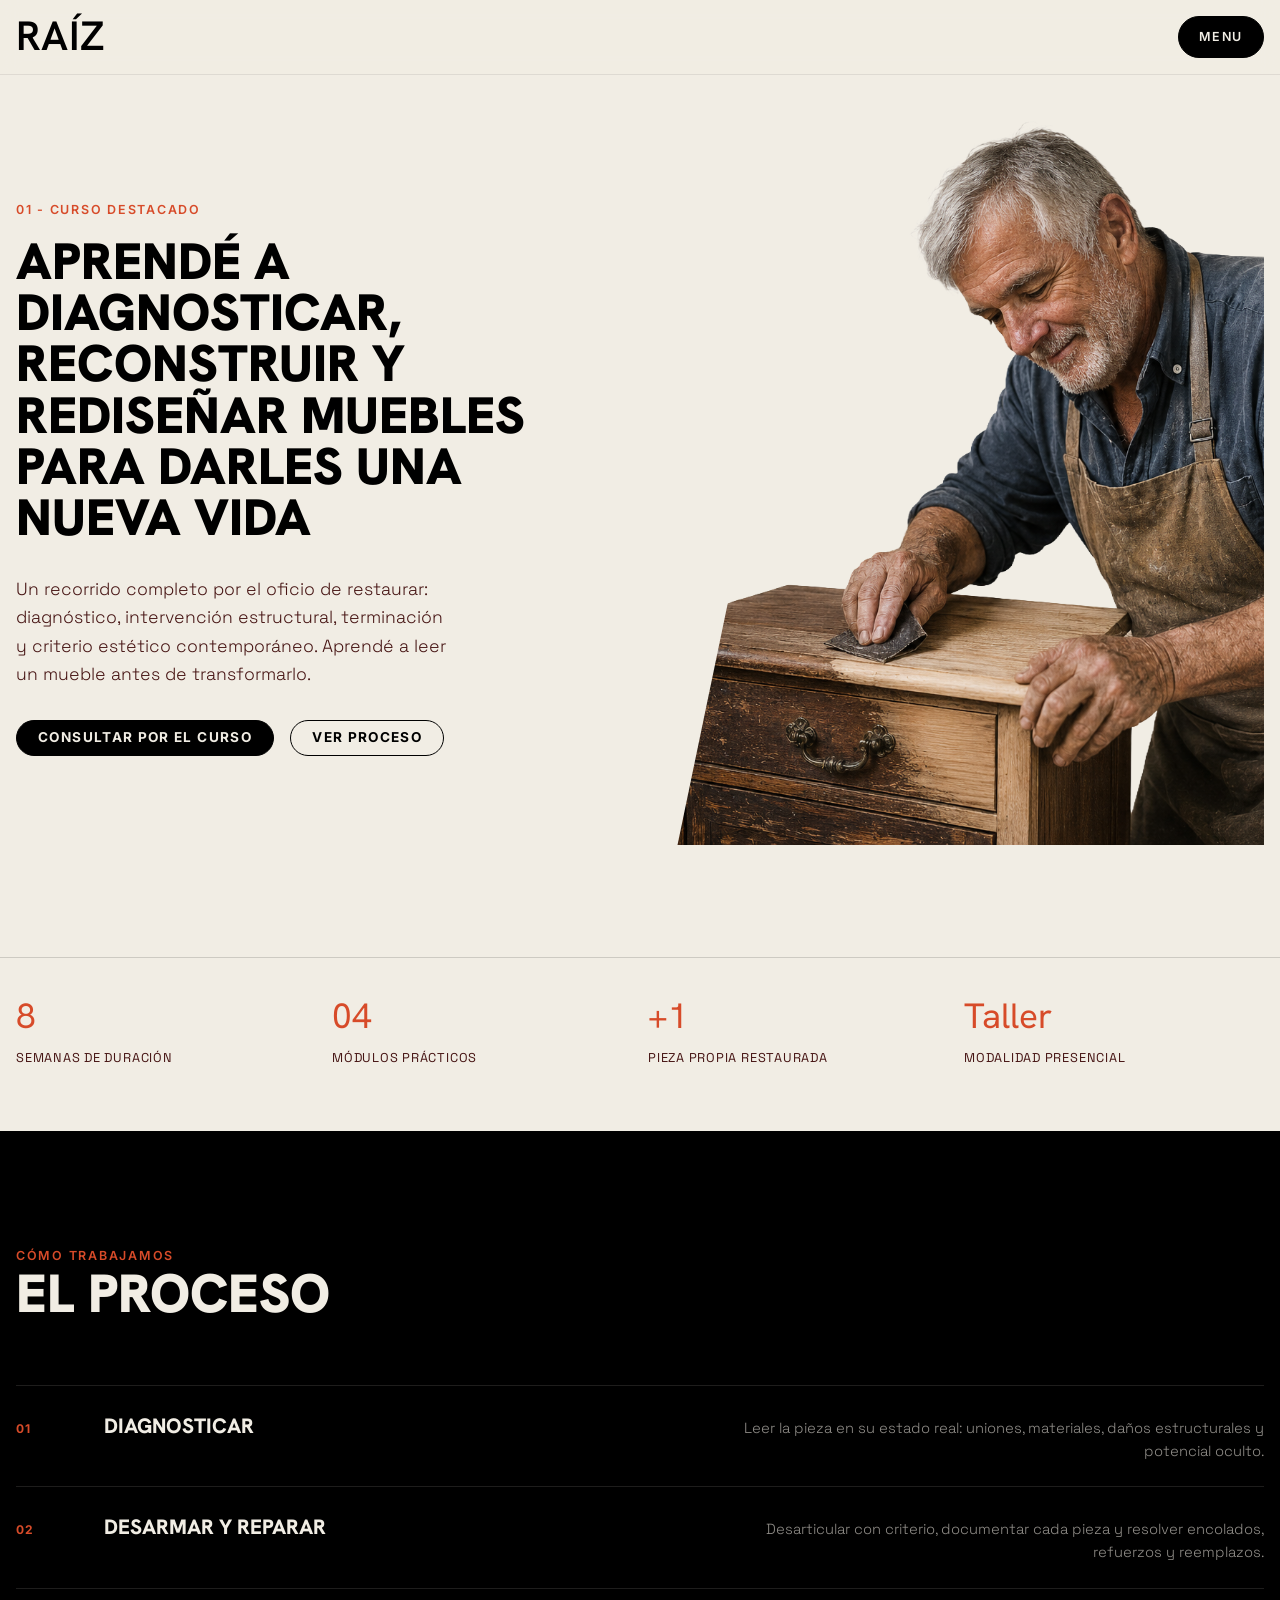
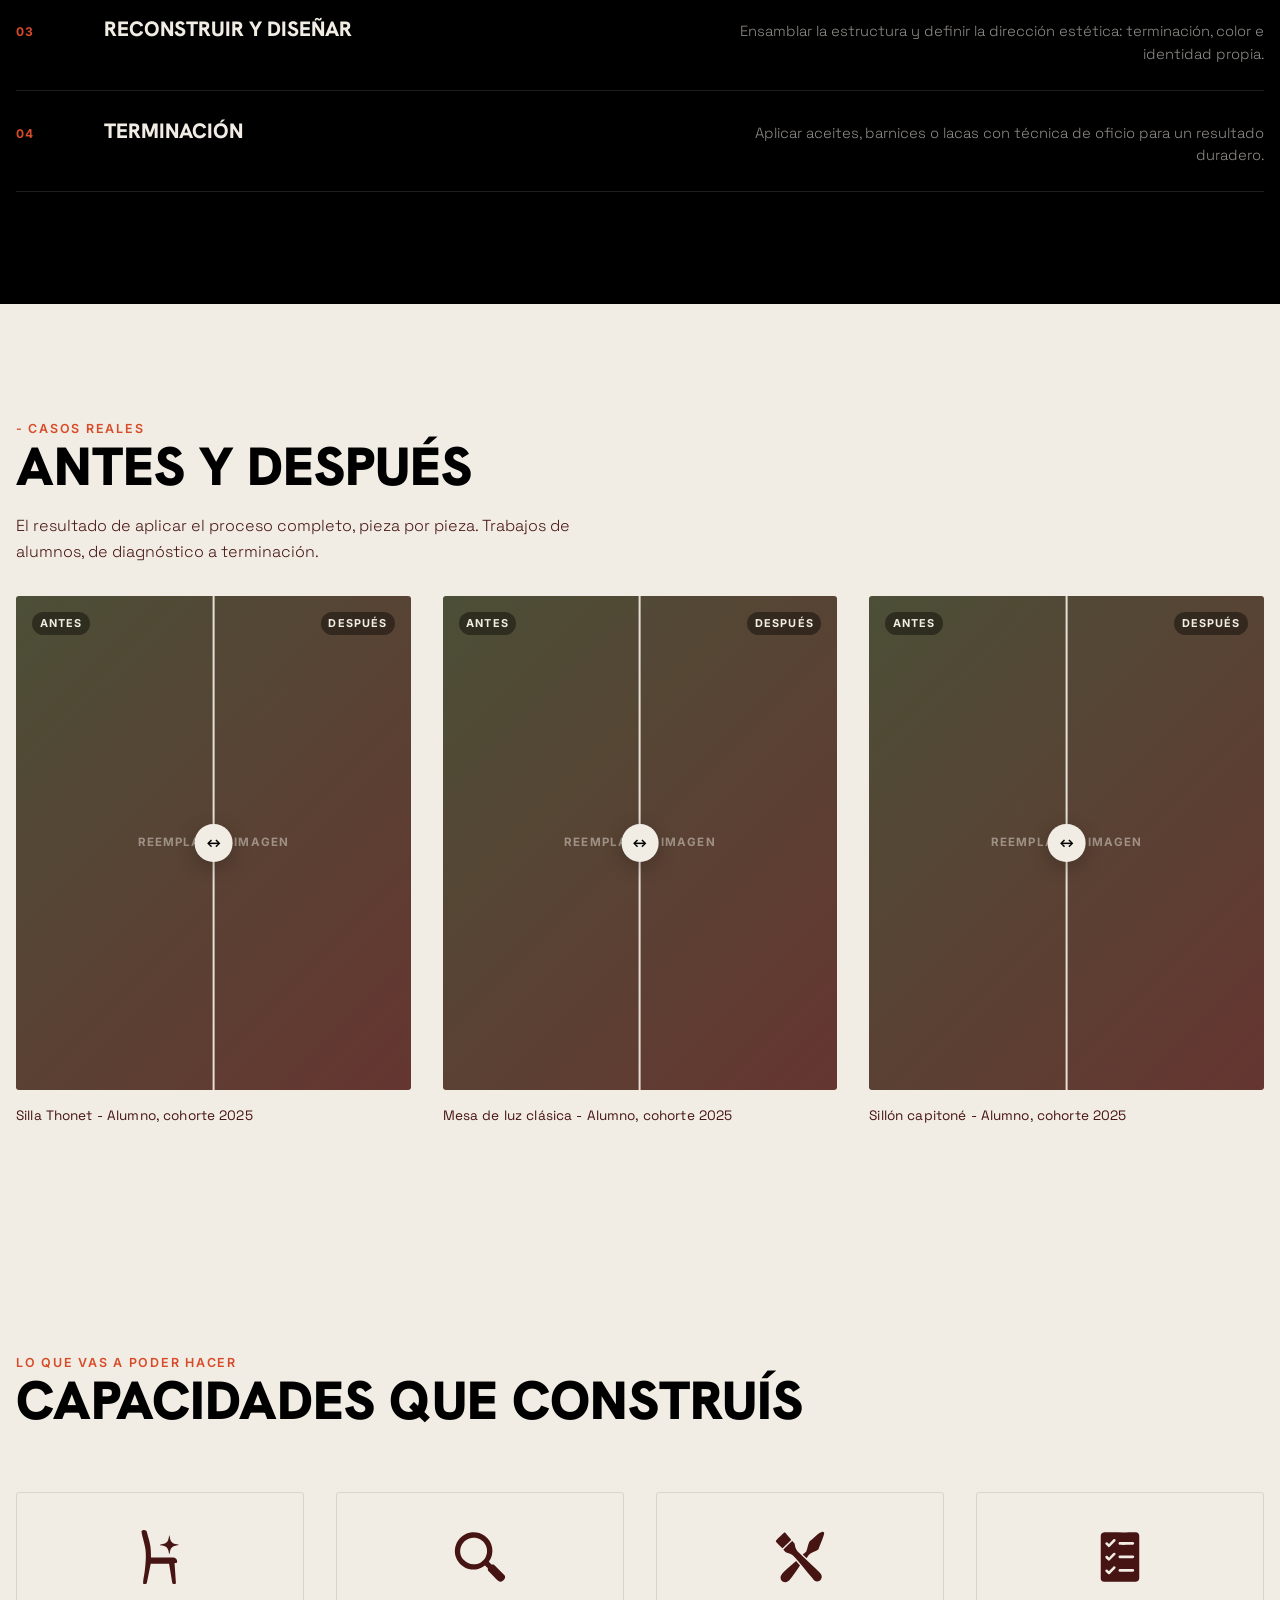
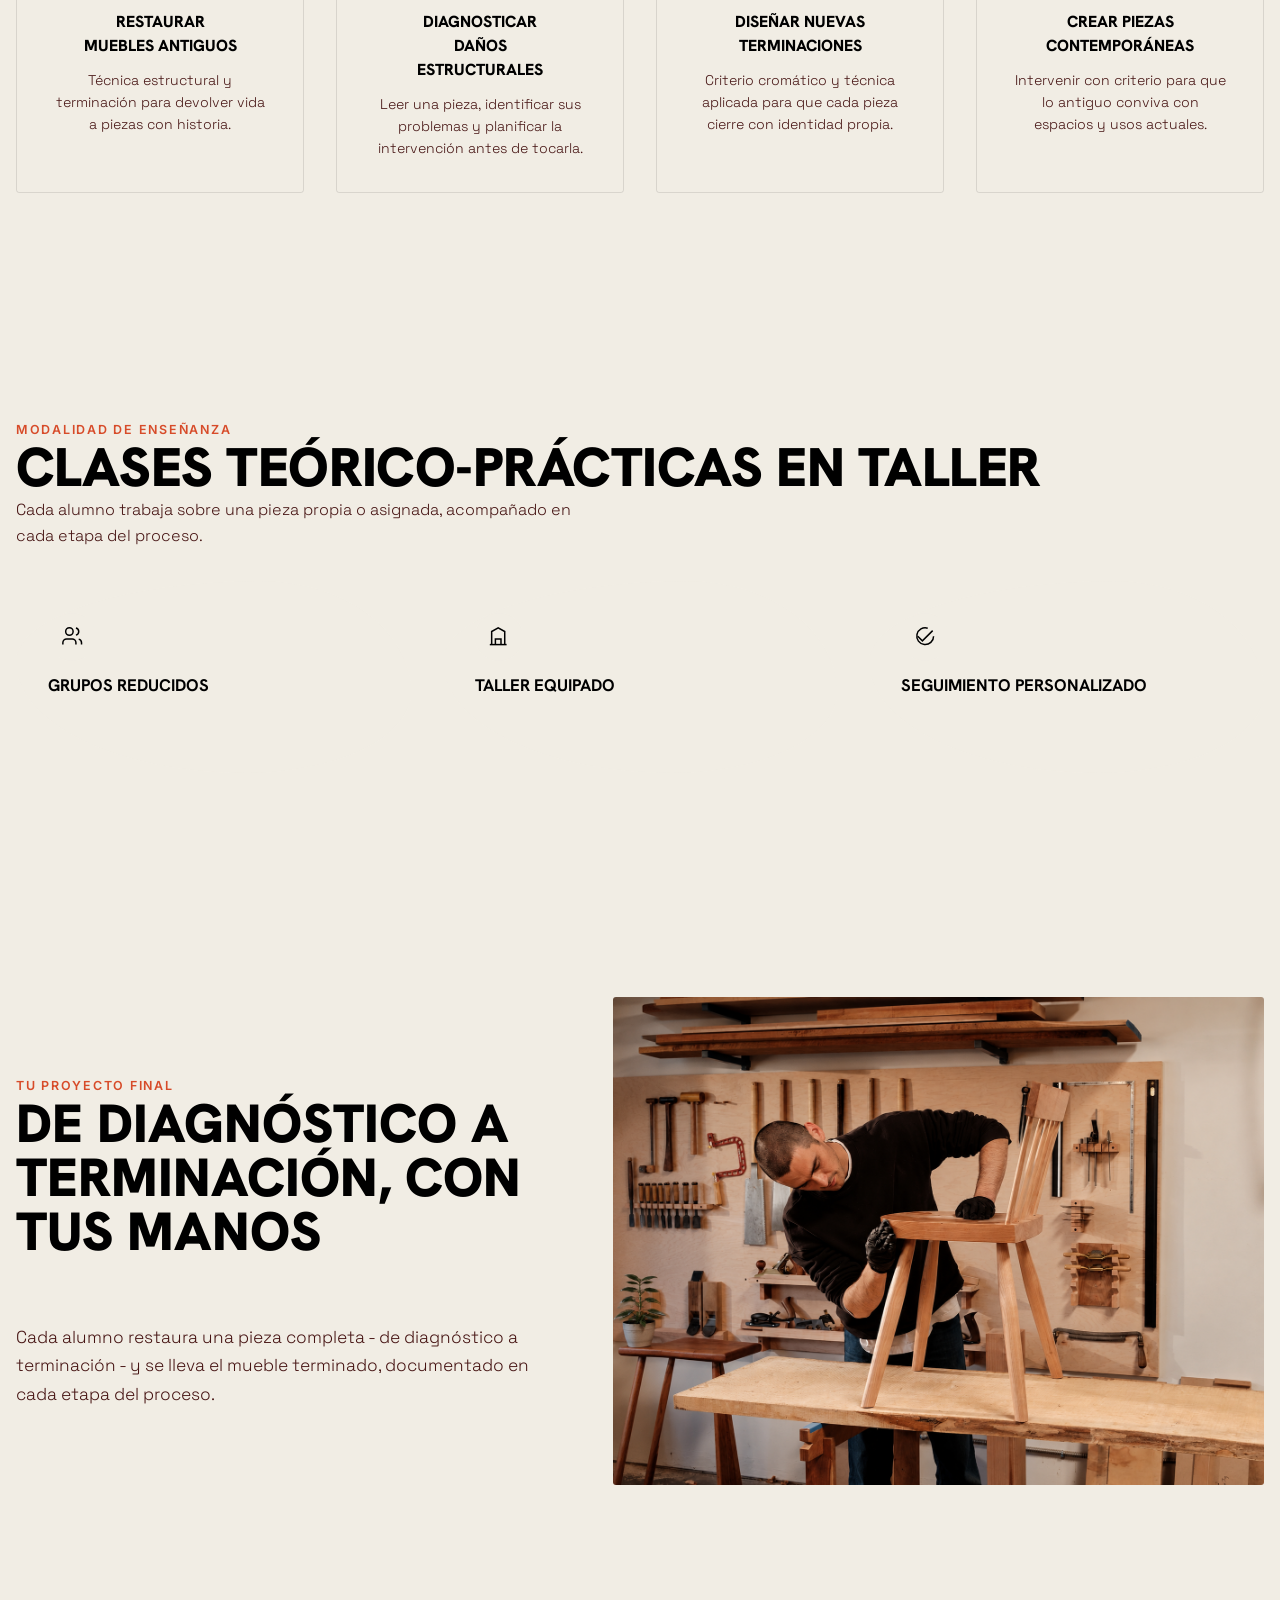
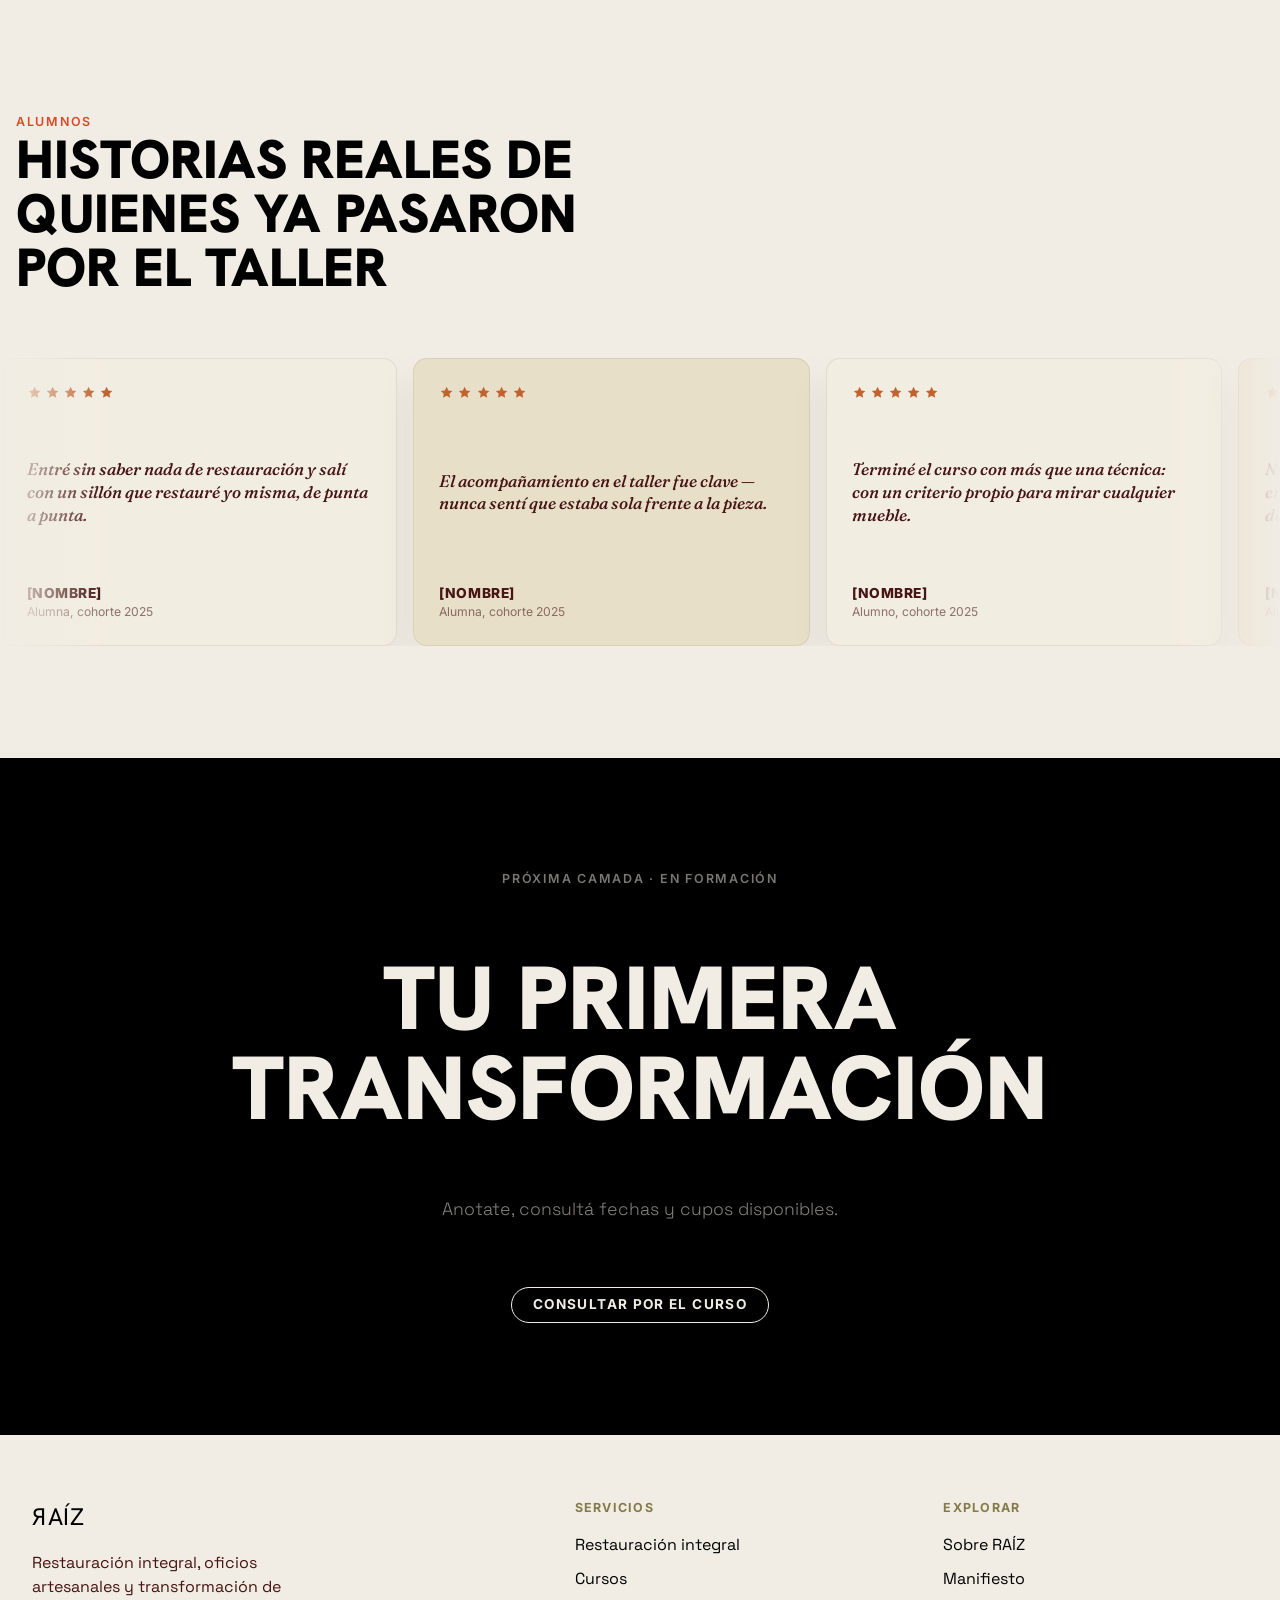
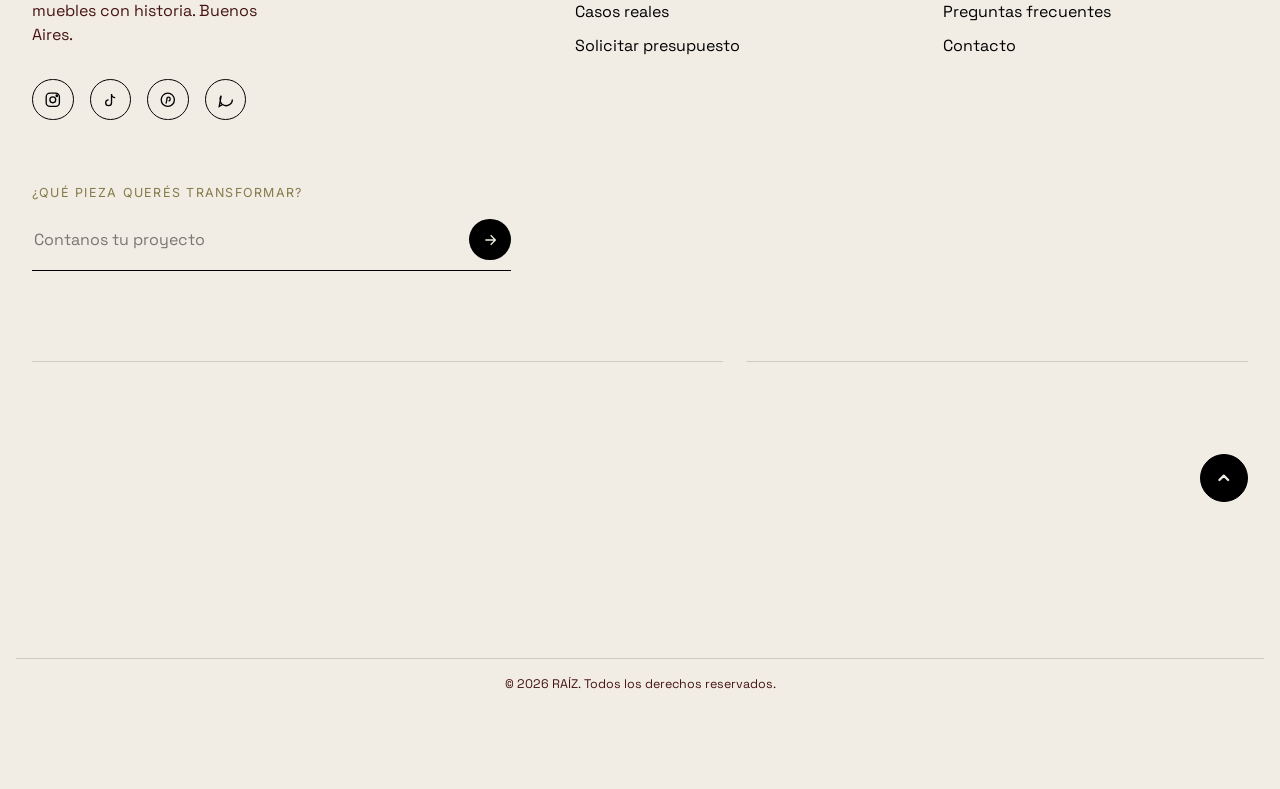
==== commit 5ff2e429: "Descripción del cambio" ====
--- a/curso-restauracion.html
+++ b/curso-restauracion.html
@@ -7,7 +7,7 @@
 <meta name="description" content="Curso de Servicio integral de restauración de RAÍZ: módulos, materiales, modalidad y beneficios para quienes quieren transformar muebles con historia.">
 <link rel="preconnect" href="https://fonts.googleapis.com">
 <link rel="preconnect" href="https://fonts.gstatic.com" crossorigin>
-<link href="https://fonts.googleapis.com/css2?family=Hanken+Grotesk:wght@600;800;900&family=Space+Grotesk:wght@400;600;700&family=Inter:wght@500;600;700&display=swap" rel="stylesheet">
+<link href="https://fonts.googleapis.com/css2?family=Fraunces:ital,opsz,wght@1,9..144,500&family=Hanken+Grotesk:wght@600;800;900&family=Space+Grotesk:wght@400;600;700&family=Inter:wght@500;600;700&display=swap" rel="stylesheet">
 <link rel="stylesheet" href="https://use.typekit.net/fam1two.css">
 <link rel="stylesheet" href="style.css">
 <link rel="stylesheet" href="curso.css">
@@ -34,8 +34,8 @@
 <section class="curso-hero">
   <div class="envoltura curso-hero-grid">
     <div>
-      <span class="ojo curso-eyebrow reveal">Formación RAÍZ - Oficio 01</span>
-      <h1 class="curso-hero-titulo reveal">Aprendé a diagnosticar, reconstruir y rediseñar muebles para darles una nueva vida</h1>
+      <span class="ojo curso-eyebrow reveal">01 - Curso destacado</span>
+      <h1 class="curso-hero-titulo reveal">Aprendé a diagnosticar, reconstruir y rediseñar muebles<br>para darles una nueva vida<br></h1>
       <p class="curso-hero-bajada reveal">Un recorrido completo por el oficio de restaurar: diagnóstico, intervención estructural, terminación y criterio estético contemporáneo. Aprendé a leer un mueble antes de transformarlo.</p>
       <div class="curso-hero-acciones reveal">
         <a href="#consultar" class="btn btn-primary">
@@ -91,17 +91,17 @@
       <li class="proceso-etapa reveal" style="--i:1">
         <span class="proceso-num">02</span>
         <h3 class="proceso-etapa-titulo">Desarmar y reparar</h3>
-        <p class="proceso-etapa-desc">Desarticular con criterio, consolidar uniones y trabajar las fracturas para devolver integridad a la estructura.</p>
+        <p class="proceso-etapa-desc">Desarticular con criterio,  documentar cada pieza y resolver encolados, refuerzos y reemplazos.
       </li>
       <li class="proceso-etapa reveal" style="--i:2">
         <span class="proceso-num">03</span>
         <h3 class="proceso-etapa-titulo">Reconstruir y diseñar</h3>
-        <p class="proceso-etapa-desc">Restituir volumen y piezas faltantes, y definir la dirección estética: terminación, color, cómo dialoga con espacios contemporáneos.</p>
+        <p class="proceso-etapa-desc">Ensamblar la estructura y definir la dirección estética: terminación, color e identidad propia.
       </li>
       <li class="proceso-etapa reveal" style="--i:3">
         <span class="proceso-num">04</span>
         <h3 class="proceso-etapa-titulo">Terminación</h3>
-        <p class="proceso-etapa-desc">Aplicar aceites, barnices o lacas con técnica de oficio para que el resultado dure.</p>
+        <p class="proceso-etapa-desc">Aplicar aceites, barnices o lacas con técnica de oficio para un resultado duradero.</p>
       </li>
     </ol>
   </div>
@@ -112,48 +112,48 @@
      ============================================================ -->
 <section class="seccion casos-reales" id="casos">
   <div class="envoltura">
-    <span class="ojo seccion-eyebrow reveal">Casos reales</span>
+    <span class="ojo seccion-eyebrow reveal">- Casos reales</span>
     <h2 class="seccion-titulo-f reveal">Antes y después</h2>
     <p class="casos-bajada reveal">El resultado de aplicar el proceso completo, pieza por pieza. Trabajos de alumnos, de diagnóstico a terminación.</p>
 
     <div class="casos-grid">
       <article class="caso-card reveal" style="--i:0">
         <div class="caso-slider" data-before-after>
-          <img class="caso-slider-img caso-slider-img--antes" src="assets/images/caso-1-antes.jpg" alt="Sillón Luis XV antes de la restauración" onerror="this.style.display='none'">
+          <img class="caso-slider-img caso-slider-img--antes" src="assets/images/sillathonet1.png" alt="Silla thonet antes de la restauración" onerror="this.style.display='none'">
           <div class="caso-slider-despues">
-            <img class="caso-slider-img" src="assets/images/caso-1-despues.jpg" alt="Sillón Luis XV después de la restauración" onerror="this.style.display='none'">
+            <img class="caso-slider-img" src="assets/images/sillathonet2.png" alt="Silla thonet después de la restauración" onerror="this.style.display='none'">
           </div>
           <span class="caso-tag caso-tag--antes">ANTES</span>
           <span class="caso-tag caso-tag--despues">DESPUÉS</span>
           <button class="caso-slider-handle" type="button" aria-label="Arrastrar comparación antes y después"><span aria-hidden="true">&lt;-&gt;</span></button>
         </div>
-        <p class="caso-caption">Sillón Luis XV - Alumno, cohorte 2025</p>
+        <p class="caso-caption">Silla Thonet - Alumno, cohorte 2025</p>
       </article>
 
       <article class="caso-card reveal" style="--i:1">
         <div class="caso-slider" data-before-after>
-          <img class="caso-slider-img caso-slider-img--antes" src="assets/images/caso-2-antes.jpg" alt="Mecedora Thonet antes de la restauración" onerror="this.style.display='none'">
+          <img class="caso-slider-img caso-slider-img--antes" src="assets/images/mesadeluz1.png" alt="Mesa de luz clásica antes de la restauración" onerror="this.style.display='none'">
           <div class="caso-slider-despues">
-            <img class="caso-slider-img" src="assets/images/caso-2-despues.jpg" alt="Mecedora Thonet después de la restauración" onerror="this.style.display='none'">
+            <img class="caso-slider-img" src="assets/images/mesadeluz2.png" alt="Mesa de luz clásica después de la restauración" onerror="this.style.display='none'">
           </div>
           <span class="caso-tag caso-tag--antes">ANTES</span>
           <span class="caso-tag caso-tag--despues">DESPUÉS</span>
           <button class="caso-slider-handle" type="button" aria-label="Arrastrar comparación antes y después"><span aria-hidden="true">&lt;-&gt;</span></button>
         </div>
-        <p class="caso-caption">Mecedora Thonet - Alumno, cohorte 2025</p>
+        <p class="caso-caption">Mesa de luz clásica - Alumno, cohorte 2025</p>
       </article>
 
       <article class="caso-card reveal" style="--i:2">
         <div class="caso-slider" data-before-after>
-          <img class="caso-slider-img caso-slider-img--antes" src="assets/images/caso-3-antes.jpg" alt="Cómoda antes de la restauración" onerror="this.style.display='none'">
+          <img class="caso-slider-img caso-slider-img--antes" src="assets/images/sillon1.png" alt="Sillon capitone antes de la restauración" onerror="this.style.display='none'">
           <div class="caso-slider-despues">
-            <img class="caso-slider-img" src="assets/images/caso-3-despues.jpg" alt="Cómoda después de la restauración" onerror="this.style.display='none'">
+            <img class="caso-slider-img" src="assets/images/sillon2.png" alt="Sillon capitone después de la restauración" onerror="this.style.display='none'">
           </div>
           <span class="caso-tag caso-tag--antes">ANTES</span>
           <span class="caso-tag caso-tag--despues">DESPUÉS</span>
           <button class="caso-slider-handle" type="button" aria-label="Arrastrar comparación antes y después"><span aria-hidden="true">&lt;-&gt;</span></button>
         </div>
-        <p class="caso-caption">Cómoda - Alumno, cohorte 2025</p>
+        <p class="caso-caption">Sillón capitoné - Alumno, cohorte 2025</p>
       </article>
     </div>
   </div>
@@ -168,30 +168,22 @@
     <h2 class="seccion-titulo-f reveal">Capacidades que construís</h2>
     <ul class="capacidades-grid">
       <li class="capacidad-item reveal" style="--i:0">
-        <span class="capacidad-icono" aria-hidden="true">
-          <svg viewBox="0 0 24 24" fill="none" stroke="currentColor" stroke-width="1.6"><path d="M14.7 6.3a1 1 0 0 0 0 1.4l1.6 1.6a1 1 0 0 0 1.4 0l3.77-3.77a6 6 0 0 1-7.94 7.94l-6.91 6.91a2.12 2.12 0 0 1-3-3l6.91-6.91a6 6 0 0 1 7.94-7.94l-3.76 3.76z"/></svg>
-        </span>
+        <span class="capacidad-icono" style="--icono:url('assets/icons/capacidad1.svg.svg')" aria-hidden="true"></span>
         <h3 class="capacidad-titulo">Restaurar muebles antiguos</h3>
         <p class="capacidad-desc">Técnica estructural y terminación para devolver vida a piezas con historia.</p>
       </li>
       <li class="capacidad-item reveal" style="--i:1">
-        <span class="capacidad-icono" aria-hidden="true">
-          <svg viewBox="0 0 24 24" fill="none" stroke="currentColor" stroke-width="1.6"><circle cx="11" cy="11" r="8"/><path d="m21 21-4.35-4.35"/></svg>
-        </span>
+        <span class="capacidad-icono" style="--icono:url('assets/icons/capacidad2.svg.svg')" aria-hidden="true"></span>
         <h3 class="capacidad-titulo">Diagnosticar daños estructurales</h3>
         <p class="capacidad-desc">Leer una pieza, identificar sus problemas y planificar la intervención antes de tocarla.</p>
       </li>
       <li class="capacidad-item reveal" style="--i:2">
-        <span class="capacidad-icono" aria-hidden="true">
-          <svg viewBox="0 0 24 24" fill="none" stroke="currentColor" stroke-width="1.6"><path d="M12 19l7-7 3 3-7 7-3-3z"/><path d="M18 13l-1.5-7.5L2 2l3.5 14.5L13 18l5-5z"/><circle cx="11" cy="11" r="2"/></svg>
-        </span>
+        <span class="capacidad-icono" style="--icono:url('assets/icons/capacidad3.svg.svg')" aria-hidden="true"></span>
         <h3 class="capacidad-titulo">Diseñar nuevas terminaciones</h3>
         <p class="capacidad-desc">Criterio cromático y técnica aplicada para que cada pieza cierre con identidad propia.</p>
       </li>
       <li class="capacidad-item reveal" style="--i:3">
-        <span class="capacidad-icono" aria-hidden="true">
-          <svg viewBox="0 0 24 24" fill="none" stroke="currentColor" stroke-width="1.6"><rect x="2" y="3" width="20" height="14" rx="2"/><path d="M8 21h8M12 17v4"/></svg>
-        </span>
+        <span class="capacidad-icono" style="--icono:url('assets/icons/capacidad4.svg.svg')" aria-hidden="true"></span>
         <h3 class="capacidad-titulo">Crear piezas contemporáneas</h3>
         <p class="capacidad-desc">Intervenir con criterio para que lo antiguo conviva con espacios y usos actuales.</p>
       </li>
@@ -204,9 +196,9 @@
      ============================================================ -->
 <section class="seccion curso-metodo">
   <div class="envoltura">
-    <span class="ojo seccion-eyebrow reveal">Cómo se enseña</span>
+    <span class="ojo seccion-eyebrow reveal">Modalidad de enseñanza</span>
     <h2 class="titulo-display seccion-titulo curso-titulo-amplio reveal">Clases teórico-prácticas en taller</h2>
-    <p class="curso-metodo-bajada reveal">Cada alumno trabaja sobre una pieza propia o asignada, acompañado en cada etapa del proceso - no hay clases magistrales sin banco de trabajo.</p>
+    <p class="curso-metodo-bajada reveal">Cada alumno trabaja sobre una pieza propia o asignada, acompañado en cada etapa del proceso.</p>
 
     <div class="incluye-grid">
       <div class="incluye-item reveal" style="--i:0">
@@ -236,7 +228,7 @@
       <p>Cada alumno restaura una pieza completa - de diagnóstico a terminación - y se lleva el mueble terminado, documentado en cada etapa del proceso.</p>
     </div>
     <div class="proyecto-final-imagen reveal" style="--i:1">
-      <img src="assets/images/curso3.jpeg" alt="Proceso de restauración en el taller RAÍZ">
+      <img src="assets/images/tuproyecto.png" alt="Tu proyecto final en el taller RAÍZ">
     </div>
   </div>
 </section>
@@ -248,23 +240,80 @@
   <div class="envoltura">
     <span class="ojo seccion-eyebrow reveal">Alumnos</span>
     <h2 class="seccion-titulo-f reveal">Historias reales de quienes ya pasaron por el taller</h2>
-
-    <div class="alumnos-grid">
-      <article class="alumno-card reveal" style="--i:0">
-        <div class="alumno-foto"><img src="assets/images/alumno-1.jpg" alt="Alumna con su pieza restaurada" onerror="this.style.display='none'"></div>
-        <blockquote>"Entré sin saber nada de restauración y salí con un sillón que restauré yo misma, de punta a punta."</blockquote>
-        <p><strong>[Nombre]</strong>, cohorte 2025</p>
-      </article>
-      <article class="alumno-card reveal" style="--i:1">
-        <div class="alumno-foto"><img src="assets/images/alumno-2.jpg" alt="Alumno con su pieza restaurada" onerror="this.style.display='none'"></div>
-        <blockquote>"El acompañamiento en el taller fue clave - nunca sentí que estaba sola frente a la pieza."</blockquote>
-        <p><strong>[Nombre]</strong>, cohorte 2025</p>
-      </article>
-      <article class="alumno-card reveal" style="--i:2">
-        <div class="alumno-foto"><img src="assets/images/alumno-3.jpg" alt="Alumna con su pieza restaurada" onerror="this.style.display='none'"></div>
-        <blockquote>"Terminé el curso con más que una técnica: con un criterio propio para mirar cualquier mueble."</blockquote>
-        <p><strong>[Nombre]</strong>, cohorte 2025</p>
-      </article>
+  </div>
+
+  <div class="alumnos-marquee reveal" aria-label="Testimonios de alumnos">
+    <div class="alumnos-track">
+      <button class="alumno-card alumno-card--claro" type="button" data-texto="Entré sin saber nada de restauración y salí con un sillón que restauré yo misma, de punta a punta." data-nombre="[Nombre]" data-rol="Alumna, cohorte 2025">
+        <span class="alumno-estrellas" aria-label="5 estrellas"><svg viewBox="0 0 24 24" aria-hidden="true"><path d="M12 2.8l2.8 5.7 6.3.9-4.6 4.4 1.1 6.2-5.6-2.9L6.4 20l1.1-6.2-4.6-4.4 6.3-.9L12 2.8z"/></svg><svg viewBox="0 0 24 24" aria-hidden="true"><path d="M12 2.8l2.8 5.7 6.3.9-4.6 4.4 1.1 6.2-5.6-2.9L6.4 20l1.1-6.2-4.6-4.4 6.3-.9L12 2.8z"/></svg><svg viewBox="0 0 24 24" aria-hidden="true"><path d="M12 2.8l2.8 5.7 6.3.9-4.6 4.4 1.1 6.2-5.6-2.9L6.4 20l1.1-6.2-4.6-4.4 6.3-.9L12 2.8z"/></svg><svg viewBox="0 0 24 24" aria-hidden="true"><path d="M12 2.8l2.8 5.7 6.3.9-4.6 4.4 1.1 6.2-5.6-2.9L6.4 20l1.1-6.2-4.6-4.4 6.3-.9L12 2.8z"/></svg><svg viewBox="0 0 24 24" aria-hidden="true"><path d="M12 2.8l2.8 5.7 6.3.9-4.6 4.4 1.1 6.2-5.6-2.9L6.4 20l1.1-6.2-4.6-4.4 6.3-.9L12 2.8z"/></svg></span>
+        <blockquote>Entré sin saber nada de restauración y salí con un sillón que restauré yo misma, de punta a punta.</blockquote>
+        <span class="alumno-meta"><strong>[Nombre]</strong><span>Alumna, cohorte 2025</span></span>
+      </button>
+      <button class="alumno-card alumno-card--crudo" type="button" data-texto="El acompañamiento en el taller fue clave — nunca sentí que estaba sola frente a la pieza." data-nombre="[Nombre]" data-rol="Alumna, cohorte 2025">
+        <span class="alumno-estrellas" aria-label="5 estrellas"><svg viewBox="0 0 24 24" aria-hidden="true"><path d="M12 2.8l2.8 5.7 6.3.9-4.6 4.4 1.1 6.2-5.6-2.9L6.4 20l1.1-6.2-4.6-4.4 6.3-.9L12 2.8z"/></svg><svg viewBox="0 0 24 24" aria-hidden="true"><path d="M12 2.8l2.8 5.7 6.3.9-4.6 4.4 1.1 6.2-5.6-2.9L6.4 20l1.1-6.2-4.6-4.4 6.3-.9L12 2.8z"/></svg><svg viewBox="0 0 24 24" aria-hidden="true"><path d="M12 2.8l2.8 5.7 6.3.9-4.6 4.4 1.1 6.2-5.6-2.9L6.4 20l1.1-6.2-4.6-4.4 6.3-.9L12 2.8z"/></svg><svg viewBox="0 0 24 24" aria-hidden="true"><path d="M12 2.8l2.8 5.7 6.3.9-4.6 4.4 1.1 6.2-5.6-2.9L6.4 20l1.1-6.2-4.6-4.4 6.3-.9L12 2.8z"/></svg><svg viewBox="0 0 24 24" aria-hidden="true"><path d="M12 2.8l2.8 5.7 6.3.9-4.6 4.4 1.1 6.2-5.6-2.9L6.4 20l1.1-6.2-4.6-4.4 6.3-.9L12 2.8z"/></svg></span>
+        <blockquote>El acompañamiento en el taller fue clave — nunca sentí que estaba sola frente a la pieza.</blockquote>
+        <span class="alumno-meta"><strong>[Nombre]</strong><span>Alumna, cohorte 2025</span></span>
+      </button>
+      <button class="alumno-card alumno-card--claro" type="button" data-texto="Terminé el curso con más que una técnica: con un criterio propio para mirar cualquier mueble." data-nombre="[Nombre]" data-rol="Alumno, cohorte 2025">
+        <span class="alumno-estrellas" aria-label="5 estrellas"><svg viewBox="0 0 24 24" aria-hidden="true"><path d="M12 2.8l2.8 5.7 6.3.9-4.6 4.4 1.1 6.2-5.6-2.9L6.4 20l1.1-6.2-4.6-4.4 6.3-.9L12 2.8z"/></svg><svg viewBox="0 0 24 24" aria-hidden="true"><path d="M12 2.8l2.8 5.7 6.3.9-4.6 4.4 1.1 6.2-5.6-2.9L6.4 20l1.1-6.2-4.6-4.4 6.3-.9L12 2.8z"/></svg><svg viewBox="0 0 24 24" aria-hidden="true"><path d="M12 2.8l2.8 5.7 6.3.9-4.6 4.4 1.1 6.2-5.6-2.9L6.4 20l1.1-6.2-4.6-4.4 6.3-.9L12 2.8z"/></svg><svg viewBox="0 0 24 24" aria-hidden="true"><path d="M12 2.8l2.8 5.7 6.3.9-4.6 4.4 1.1 6.2-5.6-2.9L6.4 20l1.1-6.2-4.6-4.4 6.3-.9L12 2.8z"/></svg><svg viewBox="0 0 24 24" aria-hidden="true"><path d="M12 2.8l2.8 5.7 6.3.9-4.6 4.4 1.1 6.2-5.6-2.9L6.4 20l1.1-6.2-4.6-4.4 6.3-.9L12 2.8z"/></svg></span>
+        <blockquote>Terminé el curso con más que una técnica: con un criterio propio para mirar cualquier mueble.</blockquote>
+        <span class="alumno-meta"><strong>[Nombre]</strong><span>Alumno, cohorte 2025</span></span>
+      </button>
+      <button class="alumno-card alumno-card--crudo" type="button" data-texto="No esperaba que un curso de restauración me enseñara tanto sobre paciencia. La estructura del mueble te obliga a ir despacio." data-nombre="[Nombre]" data-rol="Alumna, cohorte 2025">
+        <span class="alumno-estrellas" aria-label="5 estrellas"><svg viewBox="0 0 24 24" aria-hidden="true"><path d="M12 2.8l2.8 5.7 6.3.9-4.6 4.4 1.1 6.2-5.6-2.9L6.4 20l1.1-6.2-4.6-4.4 6.3-.9L12 2.8z"/></svg><svg viewBox="0 0 24 24" aria-hidden="true"><path d="M12 2.8l2.8 5.7 6.3.9-4.6 4.4 1.1 6.2-5.6-2.9L6.4 20l1.1-6.2-4.6-4.4 6.3-.9L12 2.8z"/></svg><svg viewBox="0 0 24 24" aria-hidden="true"><path d="M12 2.8l2.8 5.7 6.3.9-4.6 4.4 1.1 6.2-5.6-2.9L6.4 20l1.1-6.2-4.6-4.4 6.3-.9L12 2.8z"/></svg><svg viewBox="0 0 24 24" aria-hidden="true"><path d="M12 2.8l2.8 5.7 6.3.9-4.6 4.4 1.1 6.2-5.6-2.9L6.4 20l1.1-6.2-4.6-4.4 6.3-.9L12 2.8z"/></svg><svg viewBox="0 0 24 24" aria-hidden="true"><path d="M12 2.8l2.8 5.7 6.3.9-4.6 4.4 1.1 6.2-5.6-2.9L6.4 20l1.1-6.2-4.6-4.4 6.3-.9L12 2.8z"/></svg></span>
+        <blockquote>No esperaba que un curso de restauración me enseñara tanto sobre paciencia. La estructura del mueble te obliga a ir despacio.</blockquote>
+        <span class="alumno-meta"><strong>[Nombre]</strong><span>Alumna, cohorte 2025</span></span>
+      </button>
+      <button class="alumno-card alumno-card--claro" type="button" data-texto="Llegué pensando en lijar y barnizar, y terminé entendiendo de maderas, uniones, tapizados. Fue mucho más de lo que imaginé." data-nombre="[Nombre]" data-rol="Alumno, cohorte 2025">
+        <span class="alumno-estrellas" aria-label="5 estrellas"><svg viewBox="0 0 24 24" aria-hidden="true"><path d="M12 2.8l2.8 5.7 6.3.9-4.6 4.4 1.1 6.2-5.6-2.9L6.4 20l1.1-6.2-4.6-4.4 6.3-.9L12 2.8z"/></svg><svg viewBox="0 0 24 24" aria-hidden="true"><path d="M12 2.8l2.8 5.7 6.3.9-4.6 4.4 1.1 6.2-5.6-2.9L6.4 20l1.1-6.2-4.6-4.4 6.3-.9L12 2.8z"/></svg><svg viewBox="0 0 24 24" aria-hidden="true"><path d="M12 2.8l2.8 5.7 6.3.9-4.6 4.4 1.1 6.2-5.6-2.9L6.4 20l1.1-6.2-4.6-4.4 6.3-.9L12 2.8z"/></svg><svg viewBox="0 0 24 24" aria-hidden="true"><path d="M12 2.8l2.8 5.7 6.3.9-4.6 4.4 1.1 6.2-5.6-2.9L6.4 20l1.1-6.2-4.6-4.4 6.3-.9L12 2.8z"/></svg><svg viewBox="0 0 24 24" aria-hidden="true"><path d="M12 2.8l2.8 5.7 6.3.9-4.6 4.4 1.1 6.2-5.6-2.9L6.4 20l1.1-6.2-4.6-4.4 6.3-.9L12 2.8z"/></svg></span>
+        <blockquote>Llegué pensando en lijar y barnizar, y terminé entendiendo de maderas, uniones, tapizados. Fue mucho más de lo que imaginé.</blockquote>
+        <span class="alumno-meta"><strong>[Nombre]</strong><span>Alumno, cohorte 2025</span></span>
+      </button>
+      <button class="alumno-card alumno-card--crudo" type="button" data-texto="Traje una silla de mi abuela que nadie se animaba a tocar. Hoy está en mi living y la uso todos los días." data-nombre="[Nombre]" data-rol="Alumna, cohorte 2025">
+        <span class="alumno-estrellas" aria-label="5 estrellas"><svg viewBox="0 0 24 24" aria-hidden="true"><path d="M12 2.8l2.8 5.7 6.3.9-4.6 4.4 1.1 6.2-5.6-2.9L6.4 20l1.1-6.2-4.6-4.4 6.3-.9L12 2.8z"/></svg><svg viewBox="0 0 24 24" aria-hidden="true"><path d="M12 2.8l2.8 5.7 6.3.9-4.6 4.4 1.1 6.2-5.6-2.9L6.4 20l1.1-6.2-4.6-4.4 6.3-.9L12 2.8z"/></svg><svg viewBox="0 0 24 24" aria-hidden="true"><path d="M12 2.8l2.8 5.7 6.3.9-4.6 4.4 1.1 6.2-5.6-2.9L6.4 20l1.1-6.2-4.6-4.4 6.3-.9L12 2.8z"/></svg><svg viewBox="0 0 24 24" aria-hidden="true"><path d="M12 2.8l2.8 5.7 6.3.9-4.6 4.4 1.1 6.2-5.6-2.9L6.4 20l1.1-6.2-4.6-4.4 6.3-.9L12 2.8z"/></svg><svg viewBox="0 0 24 24" aria-hidden="true"><path d="M12 2.8l2.8 5.7 6.3.9-4.6 4.4 1.1 6.2-5.6-2.9L6.4 20l1.1-6.2-4.6-4.4 6.3-.9L12 2.8z"/></svg></span>
+        <blockquote>Traje una silla de mi abuela que nadie se animaba a tocar. Hoy está en mi living y la uso todos los días.</blockquote>
+        <span class="alumno-meta"><strong>[Nombre]</strong><span>Alumna, cohorte 2025</span></span>
+      </button>
+
+      <button class="alumno-card alumno-card--claro" type="button" data-texto="Entré sin saber nada de restauración y salí con un sillón que restauré yo misma, de punta a punta." data-nombre="[Nombre]" data-rol="Alumna, cohorte 2025" aria-hidden="true" tabindex="-1">
+        <span class="alumno-estrellas" aria-label="5 estrellas"><svg viewBox="0 0 24 24" aria-hidden="true"><path d="M12 2.8l2.8 5.7 6.3.9-4.6 4.4 1.1 6.2-5.6-2.9L6.4 20l1.1-6.2-4.6-4.4 6.3-.9L12 2.8z"/></svg><svg viewBox="0 0 24 24" aria-hidden="true"><path d="M12 2.8l2.8 5.7 6.3.9-4.6 4.4 1.1 6.2-5.6-2.9L6.4 20l1.1-6.2-4.6-4.4 6.3-.9L12 2.8z"/></svg><svg viewBox="0 0 24 24" aria-hidden="true"><path d="M12 2.8l2.8 5.7 6.3.9-4.6 4.4 1.1 6.2-5.6-2.9L6.4 20l1.1-6.2-4.6-4.4 6.3-.9L12 2.8z"/></svg><svg viewBox="0 0 24 24" aria-hidden="true"><path d="M12 2.8l2.8 5.7 6.3.9-4.6 4.4 1.1 6.2-5.6-2.9L6.4 20l1.1-6.2-4.6-4.4 6.3-.9L12 2.8z"/></svg><svg viewBox="0 0 24 24" aria-hidden="true"><path d="M12 2.8l2.8 5.7 6.3.9-4.6 4.4 1.1 6.2-5.6-2.9L6.4 20l1.1-6.2-4.6-4.4 6.3-.9L12 2.8z"/></svg></span>
+        <blockquote>Entré sin saber nada de restauración y salí con un sillón que restauré yo misma, de punta a punta.</blockquote>
+        <span class="alumno-meta"><strong>[Nombre]</strong><span>Alumna, cohorte 2025</span></span>
+      </button>
+      <button class="alumno-card alumno-card--crudo" type="button" data-texto="El acompañamiento en el taller fue clave — nunca sentí que estaba sola frente a la pieza." data-nombre="[Nombre]" data-rol="Alumna, cohorte 2025" aria-hidden="true" tabindex="-1">
+        <span class="alumno-estrellas" aria-label="5 estrellas"><svg viewBox="0 0 24 24" aria-hidden="true"><path d="M12 2.8l2.8 5.7 6.3.9-4.6 4.4 1.1 6.2-5.6-2.9L6.4 20l1.1-6.2-4.6-4.4 6.3-.9L12 2.8z"/></svg><svg viewBox="0 0 24 24" aria-hidden="true"><path d="M12 2.8l2.8 5.7 6.3.9-4.6 4.4 1.1 6.2-5.6-2.9L6.4 20l1.1-6.2-4.6-4.4 6.3-.9L12 2.8z"/></svg><svg viewBox="0 0 24 24" aria-hidden="true"><path d="M12 2.8l2.8 5.7 6.3.9-4.6 4.4 1.1 6.2-5.6-2.9L6.4 20l1.1-6.2-4.6-4.4 6.3-.9L12 2.8z"/></svg><svg viewBox="0 0 24 24" aria-hidden="true"><path d="M12 2.8l2.8 5.7 6.3.9-4.6 4.4 1.1 6.2-5.6-2.9L6.4 20l1.1-6.2-4.6-4.4 6.3-.9L12 2.8z"/></svg><svg viewBox="0 0 24 24" aria-hidden="true"><path d="M12 2.8l2.8 5.7 6.3.9-4.6 4.4 1.1 6.2-5.6-2.9L6.4 20l1.1-6.2-4.6-4.4 6.3-.9L12 2.8z"/></svg></span>
+        <blockquote>El acompañamiento en el taller fue clave — nunca sentí que estaba sola frente a la pieza.</blockquote>
+        <span class="alumno-meta"><strong>[Nombre]</strong><span>Alumna, cohorte 2025</span></span>
+      </button>
+      <button class="alumno-card alumno-card--claro" type="button" data-texto="Terminé el curso con más que una técnica: con un criterio propio para mirar cualquier mueble." data-nombre="[Nombre]" data-rol="Alumno, cohorte 2025" aria-hidden="true" tabindex="-1">
+        <span class="alumno-estrellas" aria-label="5 estrellas"><svg viewBox="0 0 24 24" aria-hidden="true"><path d="M12 2.8l2.8 5.7 6.3.9-4.6 4.4 1.1 6.2-5.6-2.9L6.4 20l1.1-6.2-4.6-4.4 6.3-.9L12 2.8z"/></svg><svg viewBox="0 0 24 24" aria-hidden="true"><path d="M12 2.8l2.8 5.7 6.3.9-4.6 4.4 1.1 6.2-5.6-2.9L6.4 20l1.1-6.2-4.6-4.4 6.3-.9L12 2.8z"/></svg><svg viewBox="0 0 24 24" aria-hidden="true"><path d="M12 2.8l2.8 5.7 6.3.9-4.6 4.4 1.1 6.2-5.6-2.9L6.4 20l1.1-6.2-4.6-4.4 6.3-.9L12 2.8z"/></svg><svg viewBox="0 0 24 24" aria-hidden="true"><path d="M12 2.8l2.8 5.7 6.3.9-4.6 4.4 1.1 6.2-5.6-2.9L6.4 20l1.1-6.2-4.6-4.4 6.3-.9L12 2.8z"/></svg><svg viewBox="0 0 24 24" aria-hidden="true"><path d="M12 2.8l2.8 5.7 6.3.9-4.6 4.4 1.1 6.2-5.6-2.9L6.4 20l1.1-6.2-4.6-4.4 6.3-.9L12 2.8z"/></svg></span>
+        <blockquote>Terminé el curso con más que una técnica: con un criterio propio para mirar cualquier mueble.</blockquote>
+        <span class="alumno-meta"><strong>[Nombre]</strong><span>Alumno, cohorte 2025</span></span>
+      </button>
+      <button class="alumno-card alumno-card--crudo" type="button" data-texto="No esperaba que un curso de restauración me enseñara tanto sobre paciencia. La estructura del mueble te obliga a ir despacio." data-nombre="[Nombre]" data-rol="Alumna, cohorte 2025" aria-hidden="true" tabindex="-1">
+        <span class="alumno-estrellas" aria-label="5 estrellas"><svg viewBox="0 0 24 24" aria-hidden="true"><path d="M12 2.8l2.8 5.7 6.3.9-4.6 4.4 1.1 6.2-5.6-2.9L6.4 20l1.1-6.2-4.6-4.4 6.3-.9L12 2.8z"/></svg><svg viewBox="0 0 24 24" aria-hidden="true"><path d="M12 2.8l2.8 5.7 6.3.9-4.6 4.4 1.1 6.2-5.6-2.9L6.4 20l1.1-6.2-4.6-4.4 6.3-.9L12 2.8z"/></svg><svg viewBox="0 0 24 24" aria-hidden="true"><path d="M12 2.8l2.8 5.7 6.3.9-4.6 4.4 1.1 6.2-5.6-2.9L6.4 20l1.1-6.2-4.6-4.4 6.3-.9L12 2.8z"/></svg><svg viewBox="0 0 24 24" aria-hidden="true"><path d="M12 2.8l2.8 5.7 6.3.9-4.6 4.4 1.1 6.2-5.6-2.9L6.4 20l1.1-6.2-4.6-4.4 6.3-.9L12 2.8z"/></svg><svg viewBox="0 0 24 24" aria-hidden="true"><path d="M12 2.8l2.8 5.7 6.3.9-4.6 4.4 1.1 6.2-5.6-2.9L6.4 20l1.1-6.2-4.6-4.4 6.3-.9L12 2.8z"/></svg></span>
+        <blockquote>No esperaba que un curso de restauración me enseñara tanto sobre paciencia. La estructura del mueble te obliga a ir despacio.</blockquote>
+        <span class="alumno-meta"><strong>[Nombre]</strong><span>Alumna, cohorte 2025</span></span>
+      </button>
+      <button class="alumno-card alumno-card--claro" type="button" data-texto="Llegué pensando en lijar y barnizar, y terminé entendiendo de maderas, uniones, tapizados. Fue mucho más de lo que imaginé." data-nombre="[Nombre]" data-rol="Alumno, cohorte 2025" aria-hidden="true" tabindex="-1">
+        <span class="alumno-estrellas" aria-label="5 estrellas"><svg viewBox="0 0 24 24" aria-hidden="true"><path d="M12 2.8l2.8 5.7 6.3.9-4.6 4.4 1.1 6.2-5.6-2.9L6.4 20l1.1-6.2-4.6-4.4 6.3-.9L12 2.8z"/></svg><svg viewBox="0 0 24 24" aria-hidden="true"><path d="M12 2.8l2.8 5.7 6.3.9-4.6 4.4 1.1 6.2-5.6-2.9L6.4 20l1.1-6.2-4.6-4.4 6.3-.9L12 2.8z"/></svg><svg viewBox="0 0 24 24" aria-hidden="true"><path d="M12 2.8l2.8 5.7 6.3.9-4.6 4.4 1.1 6.2-5.6-2.9L6.4 20l1.1-6.2-4.6-4.4 6.3-.9L12 2.8z"/></svg><svg viewBox="0 0 24 24" aria-hidden="true"><path d="M12 2.8l2.8 5.7 6.3.9-4.6 4.4 1.1 6.2-5.6-2.9L6.4 20l1.1-6.2-4.6-4.4 6.3-.9L12 2.8z"/></svg><svg viewBox="0 0 24 24" aria-hidden="true"><path d="M12 2.8l2.8 5.7 6.3.9-4.6 4.4 1.1 6.2-5.6-2.9L6.4 20l1.1-6.2-4.6-4.4 6.3-.9L12 2.8z"/></svg></span>
+        <blockquote>Llegué pensando en lijar y barnizar, y terminé entendiendo de maderas, uniones, tapizados. Fue mucho más de lo que imaginé.</blockquote>
+        <span class="alumno-meta"><strong>[Nombre]</strong><span>Alumno, cohorte 2025</span></span>
+      </button>
+      <button class="alumno-card alumno-card--crudo" type="button" data-texto="Traje una silla de mi abuela que nadie se animaba a tocar. Hoy está en mi living y la uso todos los días." data-nombre="[Nombre]" data-rol="Alumna, cohorte 2025" aria-hidden="true" tabindex="-1">
+        <span class="alumno-estrellas" aria-label="5 estrellas"><svg viewBox="0 0 24 24" aria-hidden="true"><path d="M12 2.8l2.8 5.7 6.3.9-4.6 4.4 1.1 6.2-5.6-2.9L6.4 20l1.1-6.2-4.6-4.4 6.3-.9L12 2.8z"/></svg><svg viewBox="0 0 24 24" aria-hidden="true"><path d="M12 2.8l2.8 5.7 6.3.9-4.6 4.4 1.1 6.2-5.6-2.9L6.4 20l1.1-6.2-4.6-4.4 6.3-.9L12 2.8z"/></svg><svg viewBox="0 0 24 24" aria-hidden="true"><path d="M12 2.8l2.8 5.7 6.3.9-4.6 4.4 1.1 6.2-5.6-2.9L6.4 20l1.1-6.2-4.6-4.4 6.3-.9L12 2.8z"/></svg><svg viewBox="0 0 24 24" aria-hidden="true"><path d="M12 2.8l2.8 5.7 6.3.9-4.6 4.4 1.1 6.2-5.6-2.9L6.4 20l1.1-6.2-4.6-4.4 6.3-.9L12 2.8z"/></svg><svg viewBox="0 0 24 24" aria-hidden="true"><path d="M12 2.8l2.8 5.7 6.3.9-4.6 4.4 1.1 6.2-5.6-2.9L6.4 20l1.1-6.2-4.6-4.4 6.3-.9L12 2.8z"/></svg></span>
+        <blockquote>Traje una silla de mi abuela que nadie se animaba a tocar. Hoy está en mi living y la uso todos los días.</blockquote>
+        <span class="alumno-meta"><strong>[Nombre]</strong><span>Alumna, cohorte 2025</span></span>
+      </button>
+    </div>
+  </div>
+
+  <div class="alumno-modal" id="alumnoModal" aria-hidden="true">
+    <div class="alumno-modal__panel" role="dialog" aria-modal="true" aria-labelledby="alumnoModalNombre">
+      <button class="alumno-modal__cerrar" type="button" aria-label="Cerrar testimonio">×</button>
+      <span class="alumno-estrellas" aria-label="5 estrellas"><svg viewBox="0 0 24 24" aria-hidden="true"><path d="M12 2.8l2.8 5.7 6.3.9-4.6 4.4 1.1 6.2-5.6-2.9L6.4 20l1.1-6.2-4.6-4.4 6.3-.9L12 2.8z"/></svg><svg viewBox="0 0 24 24" aria-hidden="true"><path d="M12 2.8l2.8 5.7 6.3.9-4.6 4.4 1.1 6.2-5.6-2.9L6.4 20l1.1-6.2-4.6-4.4 6.3-.9L12 2.8z"/></svg><svg viewBox="0 0 24 24" aria-hidden="true"><path d="M12 2.8l2.8 5.7 6.3.9-4.6 4.4 1.1 6.2-5.6-2.9L6.4 20l1.1-6.2-4.6-4.4 6.3-.9L12 2.8z"/></svg><svg viewBox="0 0 24 24" aria-hidden="true"><path d="M12 2.8l2.8 5.7 6.3.9-4.6 4.4 1.1 6.2-5.6-2.9L6.4 20l1.1-6.2-4.6-4.4 6.3-.9L12 2.8z"/></svg><svg viewBox="0 0 24 24" aria-hidden="true"><path d="M12 2.8l2.8 5.7 6.3.9-4.6 4.4 1.1 6.2-5.6-2.9L6.4 20l1.1-6.2-4.6-4.4 6.3-.9L12 2.8z"/></svg></span>
+      <blockquote id="alumnoModalTexto"></blockquote>
+      <p class="alumno-meta"><strong id="alumnoModalNombre"></strong><span id="alumnoModalRol"></span></p>
     </div>
   </div>
 </section>
--- a/curso.css
+++ b/curso.css
@@ -33,7 +33,6 @@
   line-height: 1;
   text-transform: uppercase;
   letter-spacing: 0;
-  max-width: 22ch;
   margin-bottom: var(--espacio-m);
 }
 .curso-hero-bajada{
@@ -393,10 +392,12 @@
 .capacidad-item{
   display: flex;
   flex-direction: column;
-  gap: .9rem;
+  align-items: center;
+  gap: 0;
   padding: var(--espacio-m);
   border: 1.5px solid rgba(0,0,0,.1);
   border-radius: 3px;
+  text-align: center;
   transition-delay: calc(var(--i, 0) * 80ms);
 }
 .capacidad-item:hover{
@@ -404,21 +405,22 @@
   transform: translateY(-4px);
 }
 .capacidad-icono{
-  width: 2.8rem; height: 2.8rem;
-  border: 1.5px solid rgba(0,0,0,.15);
-  border-radius: 50%;
-  display: flex;
-  align-items: center;
-  justify-content: center;
+  display: block;
+  width: 64px;
+  height: 64px;
+  margin-bottom: 1.35rem;
+  background: var(--negro-suave);
+  -webkit-mask: var(--icono) center / contain no-repeat;
+  mask: var(--icono) center / contain no-repeat;
   flex-shrink: 0;
 }
-.capacidad-icono svg{ width: 1.1rem; height: 1.1rem; }
 .capacidad-titulo{
   font-family: var(--f-titulo);
   font-weight: 800;
   font-size: 1rem;
   letter-spacing: 0;
   text-transform: uppercase;
+  max-width: 18ch;
 }
 .capacidad-desc{
   font-family: var(--f-cuerpo);
@@ -426,6 +428,8 @@
   font-size: .88rem;
   color: var(--negro-suave);
   line-height: 1.55;
+  max-width: 24ch;
+  margin-top: .75rem;
 }
 
 /* ---------- CTA FINAL — Tu primera transformación ---------- */
@@ -457,8 +461,7 @@
   cursor: ew-resize;
   touch-action: none;
 }
-.caso-slider::before,
-.alumno-foto::before{
+.caso-slider::before{
   content: 'Reemplazar imagen';
   position: absolute;
   inset: 0;
@@ -556,48 +559,159 @@
   border-radius: 3px;
 }
 .proyecto-final-imagen img{ width: 100%; height: 100%; object-fit: cover; }
-.alumnos{ background: var(--crema-alta); }
+.alumnos{
+  background: var(--crema-alta);
+  overflow: hidden;
+}
 .alumnos .seccion-titulo-f{ max-width: 19ch; }
-.alumnos-grid{
-  display: grid;
-  grid-template-columns: repeat(3, 1fr);
-  gap: var(--espacio-m);
+.alumnos-marquee{
+  width: 100%;
+  margin-top: var(--espacio-l);
+  overflow: hidden;
+  mask-image: linear-gradient(90deg, transparent, #000 8%, #000 92%, transparent);
+  -webkit-mask-image: linear-gradient(90deg, transparent, #000 8%, #000 92%, transparent);
+}
+.alumnos-track{
+  display: flex;
+  align-items: stretch;
+  gap: 1rem;
+  width: max-content;
+  animation: alumnos-marquee 25s linear infinite;
+  will-change: transform;
+}
+.alumnos-marquee:has(.alumno-card:hover) .alumnos-track,
+.alumnos-marquee:focus-within .alumnos-track,
+.alumnos.alumnos--modal-abierto .alumnos-track{
+  animation-play-state: paused;
 }
 .alumno-card{
-  padding: var(--espacio-m);
-  border: 1.5px solid rgba(0,0,0,.1);
-  border-radius: 3px;
-  background: var(--crema);
-  transition-delay: calc(var(--i, 0) * 90ms);
-}
-.alumno-foto{
+  display: flex;
+  flex: 0 0 clamp(18rem, 31vw, 25rem);
+  min-height: 18rem;
+  flex-direction: column;
+  align-items: flex-start;
+  justify-content: space-between;
+  gap: 1.5rem;
+  padding: clamp(1.35rem, 2vw, 2rem);
+  border: 1px solid rgba(70,21,20,.08);
+  border-radius: 14px;
+  color: #461514;
+  text-align: left;
+  box-shadow: 0 18px 42px rgba(70,21,20,.06);
+  cursor: pointer;
+  transition: transform .32s ease, box-shadow .32s ease, border-color .32s ease;
+}
+.alumno-card--claro{ background: #F2EDE1; }
+.alumno-card--crudo{ background: #E8DFC8; }
+.alumno-card:hover,
+.alumno-card:focus-visible{
+  border-color: rgba(194,98,46,.3);
+  box-shadow: 0 22px 54px rgba(70,21,20,.12);
+  transform: translateY(-4px);
+}
+.alumno-card:focus-visible{
+  outline: 2px solid #C2622E;
+  outline-offset: 4px;
+}
+.alumno-estrellas{
+  display: inline-flex;
+  align-items: center;
+  gap: .18rem;
+  color: #C2622E;
+}
+.alumno-estrellas svg{
+  width: .95rem;
+  height: .95rem;
+  display: block;
+  fill: currentColor;
+}
+.alumno-card blockquote{
+  font-family: "Fraunces", var(--f-titulo);
+  font-style: italic;
+  font-weight: 500;
+  font-size: clamp(1.05rem, 1.3vw, 1.28rem);
+  line-height: 1.35;
+  color: #461514;
+  margin: 0;
+}
+.alumno-meta{
+  display: grid;
+  gap: .22rem;
+  font-family: var(--f-ui);
+  color: #461514;
+}
+.alumno-meta strong{
+  font-weight: 800;
+  font-size: .86rem;
+  letter-spacing: .04em;
+  text-transform: uppercase;
+}
+.alumno-meta span{
+  color: rgba(70,21,20,.58);
+  font-size: .76rem;
+}
+.alumno-modal{
+  position: fixed;
+  inset: 0;
+  z-index: 80;
+  display: grid;
+  place-items: center;
+  padding: 1rem;
+  background: rgba(20,14,8,.58);
+  opacity: 0;
+  pointer-events: none;
+  transition: opacity .28s ease;
+}
+.alumno-modal[aria-hidden="false"]{
+  opacity: 1;
+  pointer-events: auto;
+}
+.alumno-modal__panel{
   position: relative;
-  aspect-ratio: 4/3;
-  overflow: hidden;
-  border-radius: 3px;
-  background: linear-gradient(135deg, var(--oliva), var(--burdeos));
-  margin-bottom: var(--espacio-s);
-}
-.alumno-foto img{
-  width: 100%;
-  height: 100%;
-  object-fit: cover;
-  position: relative;
-  z-index: 1;
-}
-.alumno-card blockquote{
-  font-family: var(--f-cuerpo);
-  font-weight: 300;
-  font-size: .96rem;
-  line-height: 1.6;
-  color: var(--negro-suave);
-  margin: 0 0 var(--espacio-s);
-}
-.alumno-card p{
-  font-family: var(--f-ui);
-  font-size: .78rem;
-  letter-spacing: .04em;
-  text-transform: uppercase;
+  width: min(100%, 40rem);
+  padding: clamp(1.6rem, 4vw, 3rem);
+  border-radius: 18px;
+  background: #F2EDE1;
+  color: #461514;
+  box-shadow: 0 28px 86px rgba(0,0,0,.28);
+  transform: scale(.86);
+  transition: transform .32s ease;
+}
+.alumno-modal[aria-hidden="false"] .alumno-modal__panel{
+  transform: scale(1);
+}
+.alumno-modal__panel blockquote{
+  margin: 1.2rem 0 1.6rem;
+  font-family: "Fraunces", var(--f-titulo);
+  font-style: italic;
+  font-weight: 500;
+  font-size: clamp(1.35rem, 3vw, 2.2rem);
+  line-height: 1.18;
+}
+.alumno-modal__cerrar{
+  position: absolute;
+  top: .9rem;
+  right: .9rem;
+  display: grid;
+  place-items: center;
+  width: 2.4rem;
+  height: 2.4rem;
+  border-radius: 50%;
+  background: #C2622E;
+  color: #fff;
+  font-size: 1.45rem;
+  line-height: 1;
+  cursor: pointer;
+}
+@keyframes alumnos-marquee{
+  from{ transform: translateX(0); }
+  to{ transform: translateX(calc(-50% - .5rem)); }
+}
+@media (prefers-reduced-motion: reduce){
+  .alumnos-track{
+    animation: none;
+    transform: none;
+  }
 }
 
 .cta-final .ojo{ color: rgba(241,237,228,.5); }
@@ -656,10 +770,12 @@
   .proceso-etapa-desc{ grid-column: 1 / -1; text-align: left; padding-top: .4rem; }
   .capacidades-grid{ grid-template-columns: repeat(2, 1fr); }
   .casos-grid,
-  .alumnos-grid,
   .proyecto-final-grid{ grid-template-columns: 1fr; }
   .curso-metodo .incluye-grid{ grid-template-columns: repeat(3, 1fr); }
   .caso-slider{ aspect-ratio: 4/3; }
+  .alumno-card{
+    flex-basis: min(72vw, 22rem);
+  }
 }
 
 /* ---------- RESPONSIVE MOBILE ---------- */
@@ -674,7 +790,18 @@
   .proceso-etapa{ grid-template-columns: 2.5rem 1fr; padding: 1.2rem 0; }
   .capacidades-grid{ grid-template-columns: 1fr; }
   .casos-grid,
-  .curso-metodo .incluye-grid,
-  .alumnos-grid{ grid-template-columns: 1fr; }
+  .curso-metodo .incluye-grid{ grid-template-columns: 1fr; }
+  .alumnos-marquee{
+    margin-top: var(--espacio-m);
+    mask-image: linear-gradient(90deg, transparent, #000 4%, #000 96%, transparent);
+    -webkit-mask-image: linear-gradient(90deg, transparent, #000 4%, #000 96%, transparent);
+  }
+  .alumnos-track{
+    animation-duration: 60s;
+  }
+  .alumno-card{
+    flex-basis: 82vw;
+    min-height: 17rem;
+  }
   .cta-final .cta-final-texto{ white-space: normal; }
 }
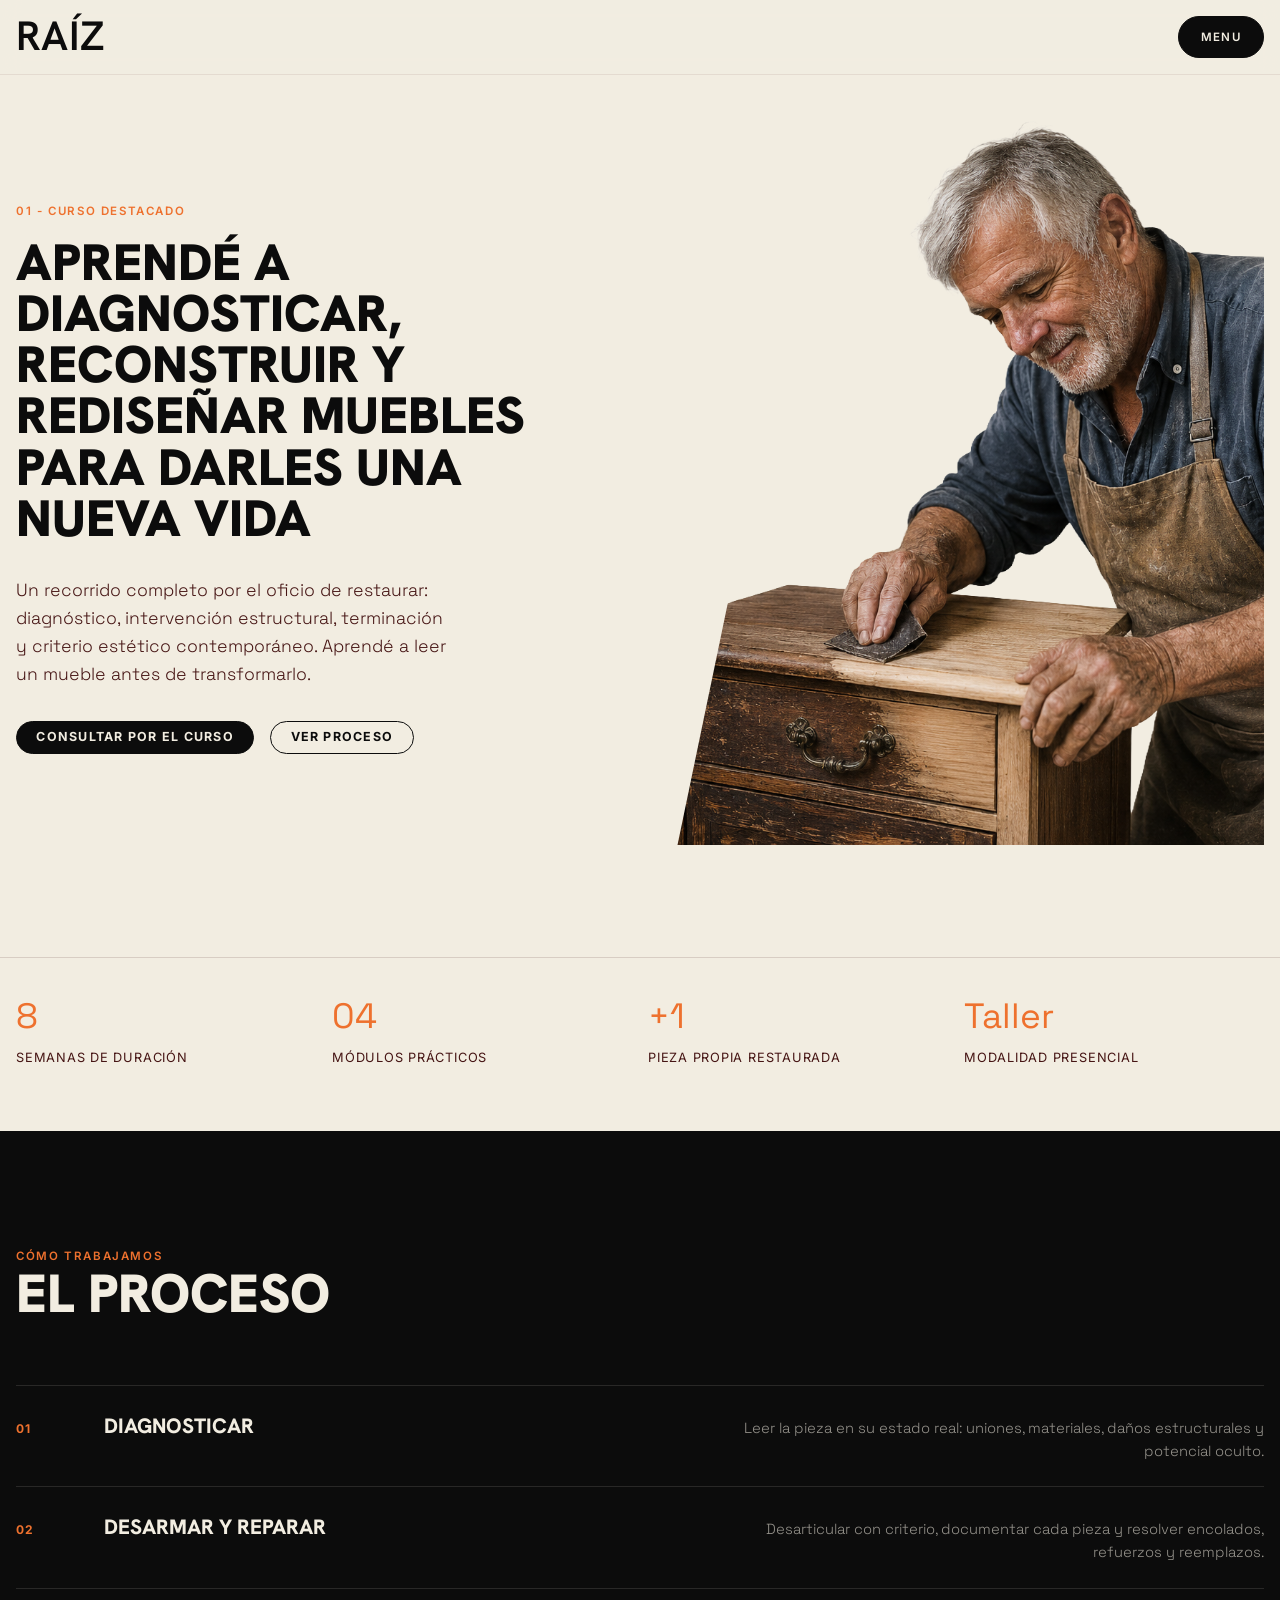
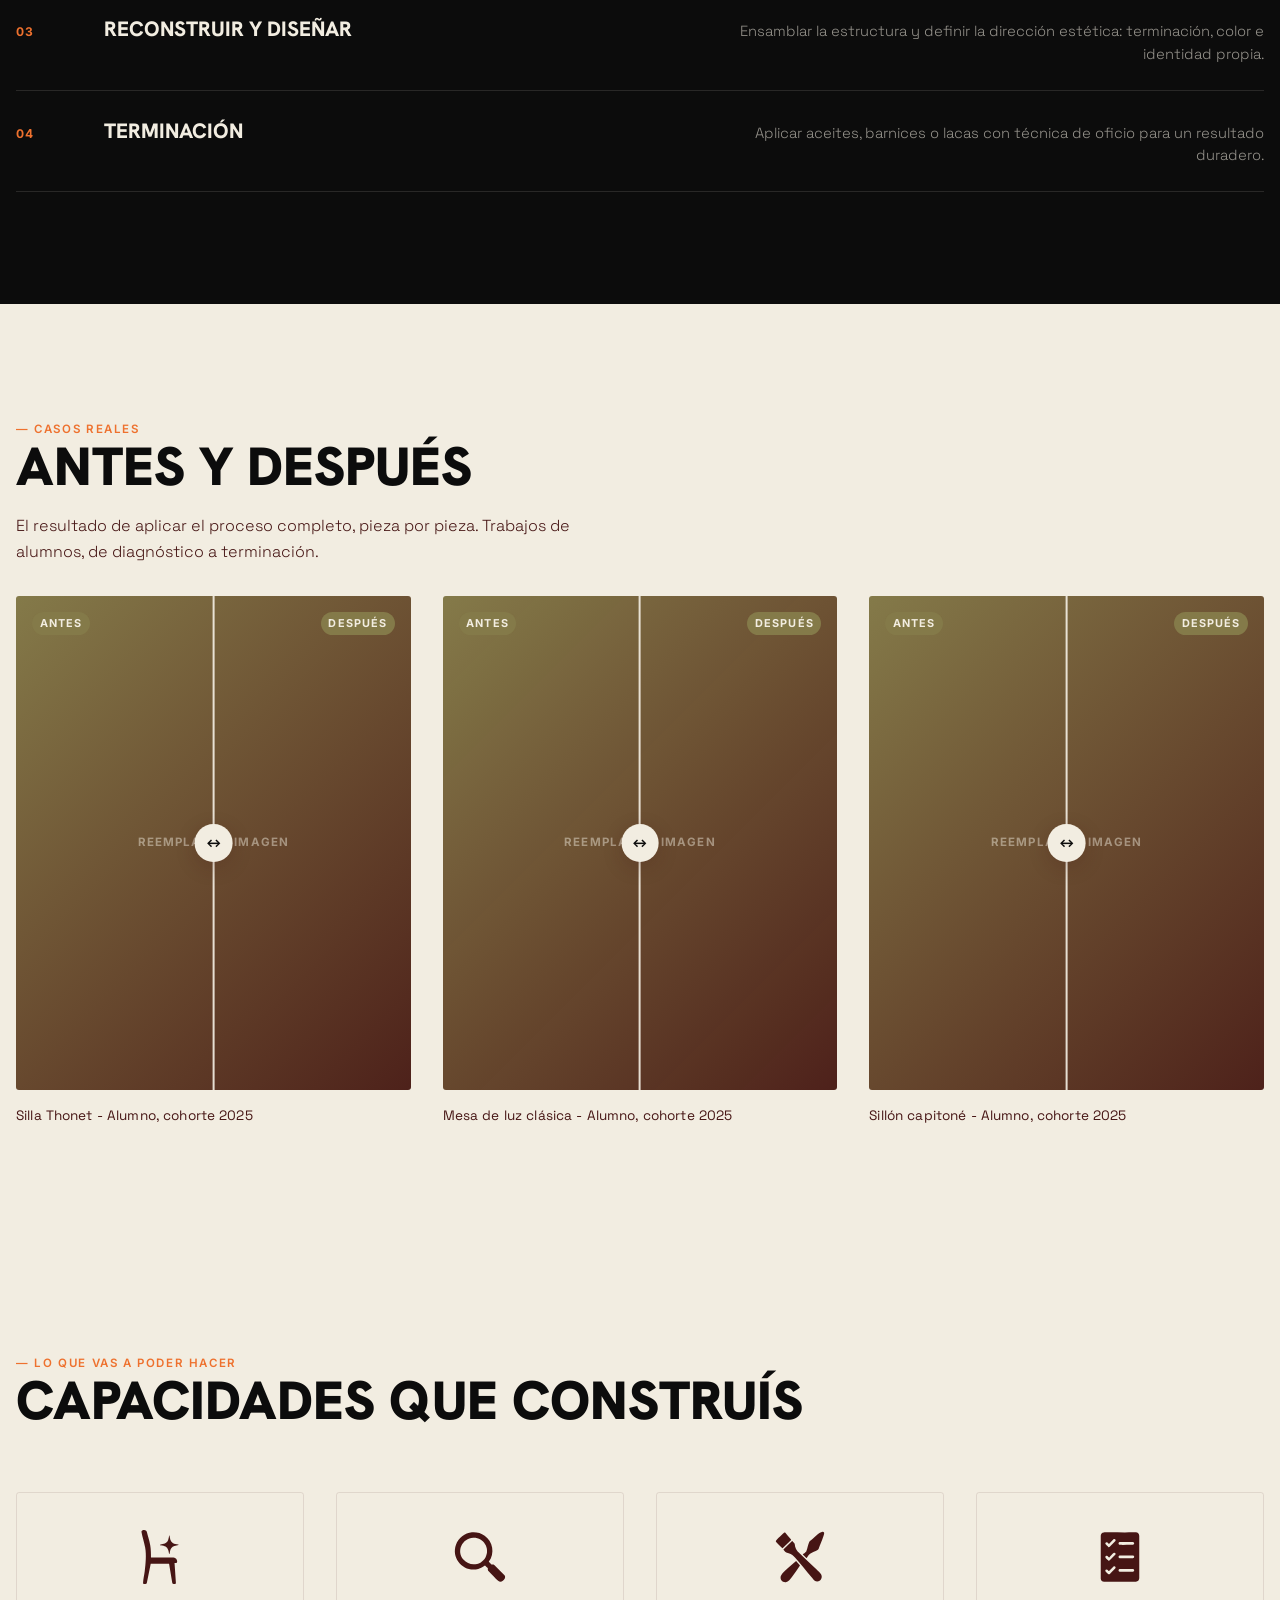
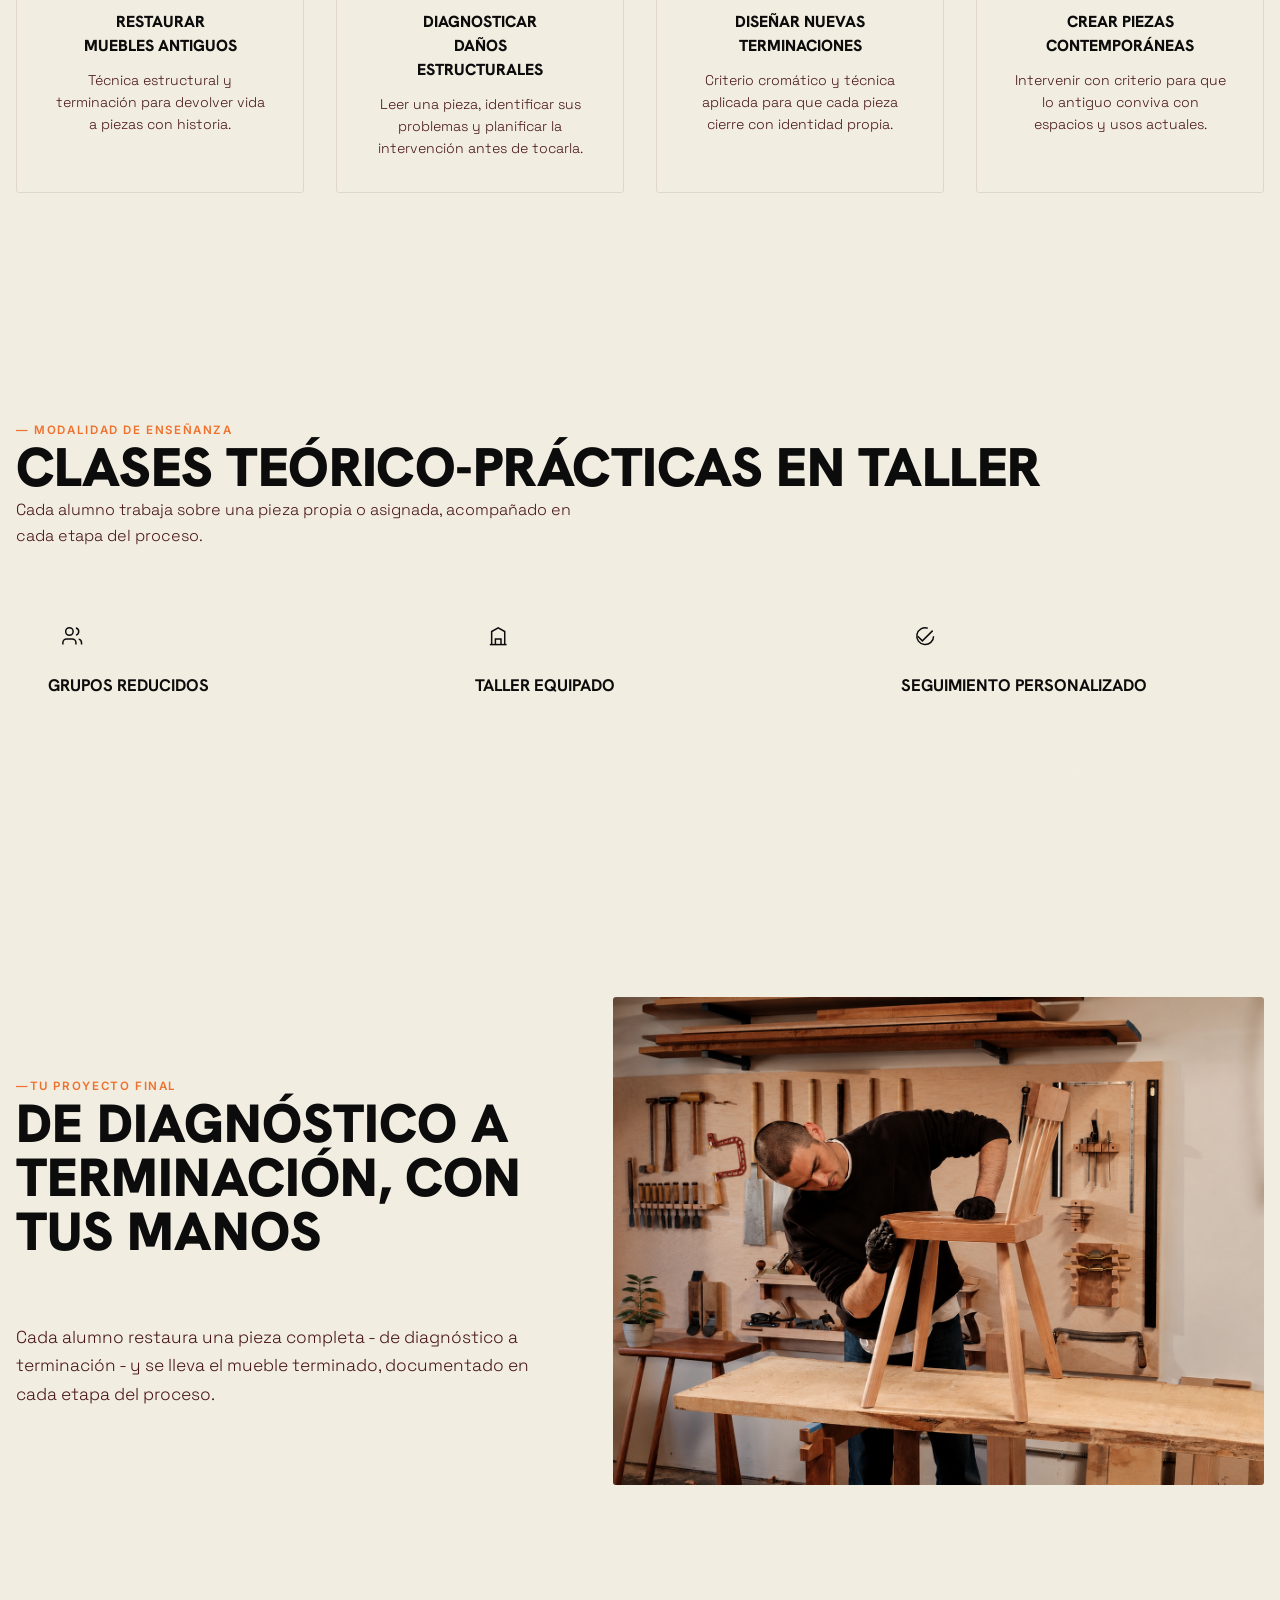
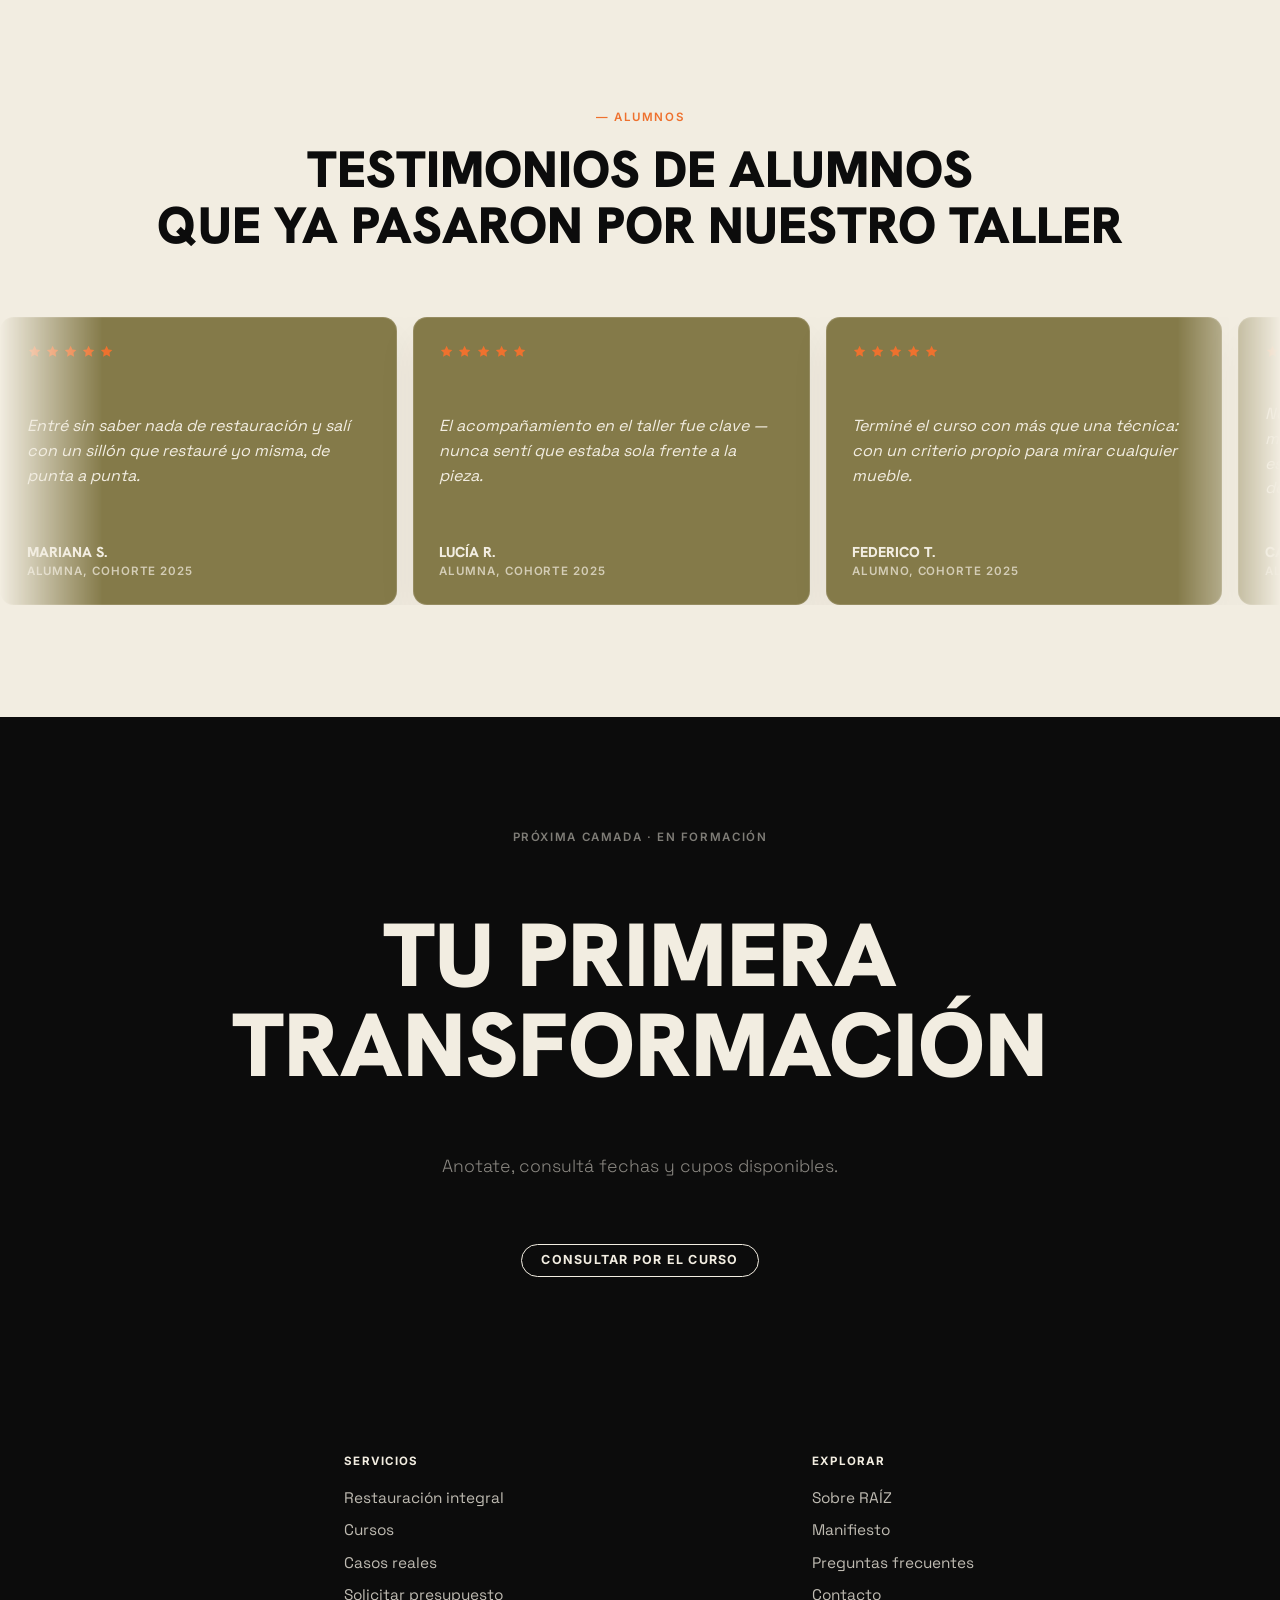
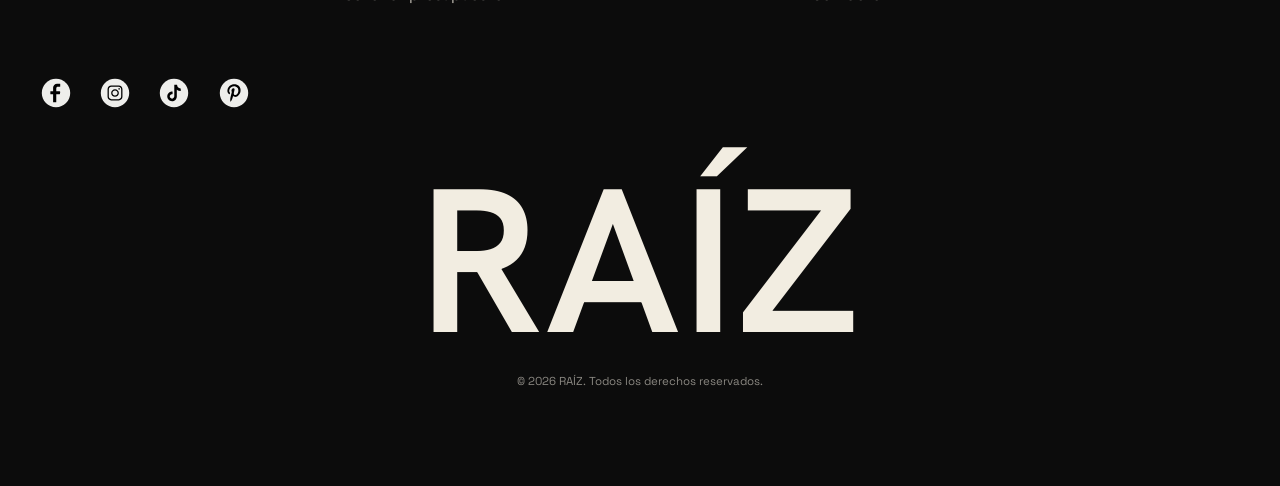
==== commit a4060d74: "PREENTREGA2" ====
--- a/curso-restauracion.html
+++ b/curso-restauracion.html
@@ -7,7 +7,7 @@
 <meta name="description" content="Curso de Servicio integral de restauración de RAÍZ: módulos, materiales, modalidad y beneficios para quienes quieren transformar muebles con historia.">
 <link rel="preconnect" href="https://fonts.googleapis.com">
 <link rel="preconnect" href="https://fonts.gstatic.com" crossorigin>
-<link href="https://fonts.googleapis.com/css2?family=Fraunces:ital,opsz,wght@1,9..144,500&family=Hanken+Grotesk:wght@600;800;900&family=Space+Grotesk:wght@400;600;700&family=Inter:wght@500;600;700&display=swap" rel="stylesheet">
+<link href="https://fonts.googleapis.com/css2?family=Hanken+Grotesk:wght@600;800;900&family=Space+Grotesk:wght@400;600;700&family=Inter:wght@500;600;700&display=swap" rel="stylesheet">
 <link rel="stylesheet" href="https://use.typekit.net/fam1two.css">
 <link rel="stylesheet" href="style.css">
 <link rel="stylesheet" href="curso.css">
@@ -112,7 +112,7 @@
      ============================================================ -->
 <section class="seccion casos-reales" id="casos">
   <div class="envoltura">
-    <span class="ojo seccion-eyebrow reveal">- Casos reales</span>
+    <span class="ojo seccion-eyebrow reveal">— Casos reales</span>
     <h2 class="seccion-titulo-f reveal">Antes y después</h2>
     <p class="casos-bajada reveal">El resultado de aplicar el proceso completo, pieza por pieza. Trabajos de alumnos, de diagnóstico a terminación.</p>
 
@@ -164,7 +164,7 @@
      ============================================================ -->
 <section class="seccion capacidades" id="capacidades">
   <div class="envoltura">
-    <span class="ojo seccion-eyebrow reveal">Lo que vas a poder hacer</span>
+    <span class="ojo seccion-eyebrow reveal">— Lo que vas a poder hacer</span>
     <h2 class="seccion-titulo-f reveal">Capacidades que construís</h2>
     <ul class="capacidades-grid">
       <li class="capacidad-item reveal" style="--i:0">
@@ -196,7 +196,7 @@
      ============================================================ -->
 <section class="seccion curso-metodo">
   <div class="envoltura">
-    <span class="ojo seccion-eyebrow reveal">Modalidad de enseñanza</span>
+    <span class="ojo seccion-eyebrow reveal">— Modalidad de enseñanza</span>
     <h2 class="titulo-display seccion-titulo curso-titulo-amplio reveal">Clases teórico-prácticas en taller</h2>
     <p class="curso-metodo-bajada reveal">Cada alumno trabaja sobre una pieza propia o asignada, acompañado en cada etapa del proceso.</p>
 
@@ -223,7 +223,7 @@
 <section class="seccion proyecto-final">
   <div class="envoltura proyecto-final-grid">
     <div class="reveal">
-      <span class="ojo seccion-eyebrow">Tu proyecto final</span>
+      <span class="ojo seccion-eyebrow">—Tu proyecto final</span>
       <h2 class="seccion-titulo-f">De diagnóstico a terminación, con tus manos</h2>
       <p>Cada alumno restaura una pieza completa - de diagnóstico a terminación - y se lleva el mueble terminado, documentado en cada etapa del proceso.</p>
     </div>
@@ -238,72 +238,72 @@
      ============================================================ -->
 <section class="seccion alumnos">
   <div class="envoltura">
-    <span class="ojo seccion-eyebrow reveal">Alumnos</span>
-    <h2 class="seccion-titulo-f reveal">Historias reales de quienes ya pasaron por el taller</h2>
+    <span class="ojo seccion-eyebrow reveal">— Alumnos</span>
+    <h2 class="seccion-titulo-f reveal"><span>Testimonios de alumnos</span><span>que ya pasaron por nuestro taller</span></h2>
   </div>
 
   <div class="alumnos-marquee reveal" aria-label="Testimonios de alumnos">
     <div class="alumnos-track">
-      <button class="alumno-card alumno-card--claro" type="button" data-texto="Entré sin saber nada de restauración y salí con un sillón que restauré yo misma, de punta a punta." data-nombre="[Nombre]" data-rol="Alumna, cohorte 2025">
+      <button class="alumno-card alumno-card--claro" type="button" data-texto="Entré sin saber nada de restauración y salí con un sillón que restauré yo misma, de punta a punta." data-nombre="Mariana S." data-rol="Alumna, cohorte 2025">
         <span class="alumno-estrellas" aria-label="5 estrellas"><svg viewBox="0 0 24 24" aria-hidden="true"><path d="M12 2.8l2.8 5.7 6.3.9-4.6 4.4 1.1 6.2-5.6-2.9L6.4 20l1.1-6.2-4.6-4.4 6.3-.9L12 2.8z"/></svg><svg viewBox="0 0 24 24" aria-hidden="true"><path d="M12 2.8l2.8 5.7 6.3.9-4.6 4.4 1.1 6.2-5.6-2.9L6.4 20l1.1-6.2-4.6-4.4 6.3-.9L12 2.8z"/></svg><svg viewBox="0 0 24 24" aria-hidden="true"><path d="M12 2.8l2.8 5.7 6.3.9-4.6 4.4 1.1 6.2-5.6-2.9L6.4 20l1.1-6.2-4.6-4.4 6.3-.9L12 2.8z"/></svg><svg viewBox="0 0 24 24" aria-hidden="true"><path d="M12 2.8l2.8 5.7 6.3.9-4.6 4.4 1.1 6.2-5.6-2.9L6.4 20l1.1-6.2-4.6-4.4 6.3-.9L12 2.8z"/></svg><svg viewBox="0 0 24 24" aria-hidden="true"><path d="M12 2.8l2.8 5.7 6.3.9-4.6 4.4 1.1 6.2-5.6-2.9L6.4 20l1.1-6.2-4.6-4.4 6.3-.9L12 2.8z"/></svg></span>
         <blockquote>Entré sin saber nada de restauración y salí con un sillón que restauré yo misma, de punta a punta.</blockquote>
-        <span class="alumno-meta"><strong>[Nombre]</strong><span>Alumna, cohorte 2025</span></span>
-      </button>
-      <button class="alumno-card alumno-card--crudo" type="button" data-texto="El acompañamiento en el taller fue clave — nunca sentí que estaba sola frente a la pieza." data-nombre="[Nombre]" data-rol="Alumna, cohorte 2025">
+        <span class="alumno-meta"><strong>Mariana S.</strong><span>Alumna, cohorte 2025</span></span>
+      </button>
+      <button class="alumno-card alumno-card--crudo" type="button" data-texto="El acompañamiento en el taller fue clave — nunca sentí que estaba sola frente a la pieza." data-nombre="Lucía R." data-rol="Alumna, cohorte 2025">
         <span class="alumno-estrellas" aria-label="5 estrellas"><svg viewBox="0 0 24 24" aria-hidden="true"><path d="M12 2.8l2.8 5.7 6.3.9-4.6 4.4 1.1 6.2-5.6-2.9L6.4 20l1.1-6.2-4.6-4.4 6.3-.9L12 2.8z"/></svg><svg viewBox="0 0 24 24" aria-hidden="true"><path d="M12 2.8l2.8 5.7 6.3.9-4.6 4.4 1.1 6.2-5.6-2.9L6.4 20l1.1-6.2-4.6-4.4 6.3-.9L12 2.8z"/></svg><svg viewBox="0 0 24 24" aria-hidden="true"><path d="M12 2.8l2.8 5.7 6.3.9-4.6 4.4 1.1 6.2-5.6-2.9L6.4 20l1.1-6.2-4.6-4.4 6.3-.9L12 2.8z"/></svg><svg viewBox="0 0 24 24" aria-hidden="true"><path d="M12 2.8l2.8 5.7 6.3.9-4.6 4.4 1.1 6.2-5.6-2.9L6.4 20l1.1-6.2-4.6-4.4 6.3-.9L12 2.8z"/></svg><svg viewBox="0 0 24 24" aria-hidden="true"><path d="M12 2.8l2.8 5.7 6.3.9-4.6 4.4 1.1 6.2-5.6-2.9L6.4 20l1.1-6.2-4.6-4.4 6.3-.9L12 2.8z"/></svg></span>
         <blockquote>El acompañamiento en el taller fue clave — nunca sentí que estaba sola frente a la pieza.</blockquote>
-        <span class="alumno-meta"><strong>[Nombre]</strong><span>Alumna, cohorte 2025</span></span>
-      </button>
-      <button class="alumno-card alumno-card--claro" type="button" data-texto="Terminé el curso con más que una técnica: con un criterio propio para mirar cualquier mueble." data-nombre="[Nombre]" data-rol="Alumno, cohorte 2025">
+        <span class="alumno-meta"><strong>Lucía R.</strong><span>Alumna, cohorte 2025</span></span>
+      </button>
+      <button class="alumno-card alumno-card--claro" type="button" data-texto="Terminé el curso con más que una técnica: con un criterio propio para mirar cualquier mueble." data-nombre="Federico T." data-rol="Alumno, cohorte 2025">
         <span class="alumno-estrellas" aria-label="5 estrellas"><svg viewBox="0 0 24 24" aria-hidden="true"><path d="M12 2.8l2.8 5.7 6.3.9-4.6 4.4 1.1 6.2-5.6-2.9L6.4 20l1.1-6.2-4.6-4.4 6.3-.9L12 2.8z"/></svg><svg viewBox="0 0 24 24" aria-hidden="true"><path d="M12 2.8l2.8 5.7 6.3.9-4.6 4.4 1.1 6.2-5.6-2.9L6.4 20l1.1-6.2-4.6-4.4 6.3-.9L12 2.8z"/></svg><svg viewBox="0 0 24 24" aria-hidden="true"><path d="M12 2.8l2.8 5.7 6.3.9-4.6 4.4 1.1 6.2-5.6-2.9L6.4 20l1.1-6.2-4.6-4.4 6.3-.9L12 2.8z"/></svg><svg viewBox="0 0 24 24" aria-hidden="true"><path d="M12 2.8l2.8 5.7 6.3.9-4.6 4.4 1.1 6.2-5.6-2.9L6.4 20l1.1-6.2-4.6-4.4 6.3-.9L12 2.8z"/></svg><svg viewBox="0 0 24 24" aria-hidden="true"><path d="M12 2.8l2.8 5.7 6.3.9-4.6 4.4 1.1 6.2-5.6-2.9L6.4 20l1.1-6.2-4.6-4.4 6.3-.9L12 2.8z"/></svg></span>
         <blockquote>Terminé el curso con más que una técnica: con un criterio propio para mirar cualquier mueble.</blockquote>
-        <span class="alumno-meta"><strong>[Nombre]</strong><span>Alumno, cohorte 2025</span></span>
-      </button>
-      <button class="alumno-card alumno-card--crudo" type="button" data-texto="No esperaba que un curso de restauración me enseñara tanto sobre paciencia. La estructura del mueble te obliga a ir despacio." data-nombre="[Nombre]" data-rol="Alumna, cohorte 2025">
+        <span class="alumno-meta"><strong>Federico T.</strong><span>Alumno, cohorte 2025</span></span>
+      </button>
+      <button class="alumno-card alumno-card--crudo" type="button" data-texto="No esperaba que un curso de restauración me enseñara tanto sobre paciencia. La estructura del mueble te obliga a ir despacio." data-nombre="Camila V." data-rol="Alumna, cohorte 2025">
         <span class="alumno-estrellas" aria-label="5 estrellas"><svg viewBox="0 0 24 24" aria-hidden="true"><path d="M12 2.8l2.8 5.7 6.3.9-4.6 4.4 1.1 6.2-5.6-2.9L6.4 20l1.1-6.2-4.6-4.4 6.3-.9L12 2.8z"/></svg><svg viewBox="0 0 24 24" aria-hidden="true"><path d="M12 2.8l2.8 5.7 6.3.9-4.6 4.4 1.1 6.2-5.6-2.9L6.4 20l1.1-6.2-4.6-4.4 6.3-.9L12 2.8z"/></svg><svg viewBox="0 0 24 24" aria-hidden="true"><path d="M12 2.8l2.8 5.7 6.3.9-4.6 4.4 1.1 6.2-5.6-2.9L6.4 20l1.1-6.2-4.6-4.4 6.3-.9L12 2.8z"/></svg><svg viewBox="0 0 24 24" aria-hidden="true"><path d="M12 2.8l2.8 5.7 6.3.9-4.6 4.4 1.1 6.2-5.6-2.9L6.4 20l1.1-6.2-4.6-4.4 6.3-.9L12 2.8z"/></svg><svg viewBox="0 0 24 24" aria-hidden="true"><path d="M12 2.8l2.8 5.7 6.3.9-4.6 4.4 1.1 6.2-5.6-2.9L6.4 20l1.1-6.2-4.6-4.4 6.3-.9L12 2.8z"/></svg></span>
         <blockquote>No esperaba que un curso de restauración me enseñara tanto sobre paciencia. La estructura del mueble te obliga a ir despacio.</blockquote>
-        <span class="alumno-meta"><strong>[Nombre]</strong><span>Alumna, cohorte 2025</span></span>
-      </button>
-      <button class="alumno-card alumno-card--claro" type="button" data-texto="Llegué pensando en lijar y barnizar, y terminé entendiendo de maderas, uniones, tapizados. Fue mucho más de lo que imaginé." data-nombre="[Nombre]" data-rol="Alumno, cohorte 2025">
+        <span class="alumno-meta"><strong>Camila V.</strong><span>Alumna, cohorte 2025</span></span>
+      </button>
+      <button class="alumno-card alumno-card--claro" type="button" data-texto="Llegué pensando en lijar y barnizar, y terminé entendiendo de maderas, uniones, tapizados. Fue mucho más de lo que imaginé." data-nombre="Martín P." data-rol="Alumno, cohorte 2025">
         <span class="alumno-estrellas" aria-label="5 estrellas"><svg viewBox="0 0 24 24" aria-hidden="true"><path d="M12 2.8l2.8 5.7 6.3.9-4.6 4.4 1.1 6.2-5.6-2.9L6.4 20l1.1-6.2-4.6-4.4 6.3-.9L12 2.8z"/></svg><svg viewBox="0 0 24 24" aria-hidden="true"><path d="M12 2.8l2.8 5.7 6.3.9-4.6 4.4 1.1 6.2-5.6-2.9L6.4 20l1.1-6.2-4.6-4.4 6.3-.9L12 2.8z"/></svg><svg viewBox="0 0 24 24" aria-hidden="true"><path d="M12 2.8l2.8 5.7 6.3.9-4.6 4.4 1.1 6.2-5.6-2.9L6.4 20l1.1-6.2-4.6-4.4 6.3-.9L12 2.8z"/></svg><svg viewBox="0 0 24 24" aria-hidden="true"><path d="M12 2.8l2.8 5.7 6.3.9-4.6 4.4 1.1 6.2-5.6-2.9L6.4 20l1.1-6.2-4.6-4.4 6.3-.9L12 2.8z"/></svg><svg viewBox="0 0 24 24" aria-hidden="true"><path d="M12 2.8l2.8 5.7 6.3.9-4.6 4.4 1.1 6.2-5.6-2.9L6.4 20l1.1-6.2-4.6-4.4 6.3-.9L12 2.8z"/></svg></span>
         <blockquote>Llegué pensando en lijar y barnizar, y terminé entendiendo de maderas, uniones, tapizados. Fue mucho más de lo que imaginé.</blockquote>
-        <span class="alumno-meta"><strong>[Nombre]</strong><span>Alumno, cohorte 2025</span></span>
-      </button>
-      <button class="alumno-card alumno-card--crudo" type="button" data-texto="Traje una silla de mi abuela que nadie se animaba a tocar. Hoy está en mi living y la uso todos los días." data-nombre="[Nombre]" data-rol="Alumna, cohorte 2025">
+        <span class="alumno-meta"><strong>Martín P.</strong><span>Alumno, cohorte 2025</span></span>
+      </button>
+      <button class="alumno-card alumno-card--crudo" type="button" data-texto="Traje una silla de mi abuela que nadie se animaba a tocar. Hoy está en mi living y la uso todos los días." data-nombre="Julia M." data-rol="Alumna, cohorte 2025">
         <span class="alumno-estrellas" aria-label="5 estrellas"><svg viewBox="0 0 24 24" aria-hidden="true"><path d="M12 2.8l2.8 5.7 6.3.9-4.6 4.4 1.1 6.2-5.6-2.9L6.4 20l1.1-6.2-4.6-4.4 6.3-.9L12 2.8z"/></svg><svg viewBox="0 0 24 24" aria-hidden="true"><path d="M12 2.8l2.8 5.7 6.3.9-4.6 4.4 1.1 6.2-5.6-2.9L6.4 20l1.1-6.2-4.6-4.4 6.3-.9L12 2.8z"/></svg><svg viewBox="0 0 24 24" aria-hidden="true"><path d="M12 2.8l2.8 5.7 6.3.9-4.6 4.4 1.1 6.2-5.6-2.9L6.4 20l1.1-6.2-4.6-4.4 6.3-.9L12 2.8z"/></svg><svg viewBox="0 0 24 24" aria-hidden="true"><path d="M12 2.8l2.8 5.7 6.3.9-4.6 4.4 1.1 6.2-5.6-2.9L6.4 20l1.1-6.2-4.6-4.4 6.3-.9L12 2.8z"/></svg><svg viewBox="0 0 24 24" aria-hidden="true"><path d="M12 2.8l2.8 5.7 6.3.9-4.6 4.4 1.1 6.2-5.6-2.9L6.4 20l1.1-6.2-4.6-4.4 6.3-.9L12 2.8z"/></svg></span>
         <blockquote>Traje una silla de mi abuela que nadie se animaba a tocar. Hoy está en mi living y la uso todos los días.</blockquote>
-        <span class="alumno-meta"><strong>[Nombre]</strong><span>Alumna, cohorte 2025</span></span>
-      </button>
-
-      <button class="alumno-card alumno-card--claro" type="button" data-texto="Entré sin saber nada de restauración y salí con un sillón que restauré yo misma, de punta a punta." data-nombre="[Nombre]" data-rol="Alumna, cohorte 2025" aria-hidden="true" tabindex="-1">
+        <span class="alumno-meta"><strong>Julia M.</strong><span>Alumna, cohorte 2025</span></span>
+      </button>
+
+      <button class="alumno-card alumno-card--claro" type="button" data-texto="Entré sin saber nada de restauración y salí con un sillón que restauré yo misma, de punta a punta." data-nombre="Mariana S." data-rol="Alumna, cohorte 2025" aria-hidden="true" tabindex="-1">
         <span class="alumno-estrellas" aria-label="5 estrellas"><svg viewBox="0 0 24 24" aria-hidden="true"><path d="M12 2.8l2.8 5.7 6.3.9-4.6 4.4 1.1 6.2-5.6-2.9L6.4 20l1.1-6.2-4.6-4.4 6.3-.9L12 2.8z"/></svg><svg viewBox="0 0 24 24" aria-hidden="true"><path d="M12 2.8l2.8 5.7 6.3.9-4.6 4.4 1.1 6.2-5.6-2.9L6.4 20l1.1-6.2-4.6-4.4 6.3-.9L12 2.8z"/></svg><svg viewBox="0 0 24 24" aria-hidden="true"><path d="M12 2.8l2.8 5.7 6.3.9-4.6 4.4 1.1 6.2-5.6-2.9L6.4 20l1.1-6.2-4.6-4.4 6.3-.9L12 2.8z"/></svg><svg viewBox="0 0 24 24" aria-hidden="true"><path d="M12 2.8l2.8 5.7 6.3.9-4.6 4.4 1.1 6.2-5.6-2.9L6.4 20l1.1-6.2-4.6-4.4 6.3-.9L12 2.8z"/></svg><svg viewBox="0 0 24 24" aria-hidden="true"><path d="M12 2.8l2.8 5.7 6.3.9-4.6 4.4 1.1 6.2-5.6-2.9L6.4 20l1.1-6.2-4.6-4.4 6.3-.9L12 2.8z"/></svg></span>
         <blockquote>Entré sin saber nada de restauración y salí con un sillón que restauré yo misma, de punta a punta.</blockquote>
-        <span class="alumno-meta"><strong>[Nombre]</strong><span>Alumna, cohorte 2025</span></span>
-      </button>
-      <button class="alumno-card alumno-card--crudo" type="button" data-texto="El acompañamiento en el taller fue clave — nunca sentí que estaba sola frente a la pieza." data-nombre="[Nombre]" data-rol="Alumna, cohorte 2025" aria-hidden="true" tabindex="-1">
+        <span class="alumno-meta"><strong>Mariana S.</strong><span>Alumna, cohorte 2025</span></span>
+      </button>
+      <button class="alumno-card alumno-card--crudo" type="button" data-texto="El acompañamiento en el taller fue clave — nunca sentí que estaba sola frente a la pieza." data-nombre="Lucía R." data-rol="Alumna, cohorte 2025" aria-hidden="true" tabindex="-1">
         <span class="alumno-estrellas" aria-label="5 estrellas"><svg viewBox="0 0 24 24" aria-hidden="true"><path d="M12 2.8l2.8 5.7 6.3.9-4.6 4.4 1.1 6.2-5.6-2.9L6.4 20l1.1-6.2-4.6-4.4 6.3-.9L12 2.8z"/></svg><svg viewBox="0 0 24 24" aria-hidden="true"><path d="M12 2.8l2.8 5.7 6.3.9-4.6 4.4 1.1 6.2-5.6-2.9L6.4 20l1.1-6.2-4.6-4.4 6.3-.9L12 2.8z"/></svg><svg viewBox="0 0 24 24" aria-hidden="true"><path d="M12 2.8l2.8 5.7 6.3.9-4.6 4.4 1.1 6.2-5.6-2.9L6.4 20l1.1-6.2-4.6-4.4 6.3-.9L12 2.8z"/></svg><svg viewBox="0 0 24 24" aria-hidden="true"><path d="M12 2.8l2.8 5.7 6.3.9-4.6 4.4 1.1 6.2-5.6-2.9L6.4 20l1.1-6.2-4.6-4.4 6.3-.9L12 2.8z"/></svg><svg viewBox="0 0 24 24" aria-hidden="true"><path d="M12 2.8l2.8 5.7 6.3.9-4.6 4.4 1.1 6.2-5.6-2.9L6.4 20l1.1-6.2-4.6-4.4 6.3-.9L12 2.8z"/></svg></span>
         <blockquote>El acompañamiento en el taller fue clave — nunca sentí que estaba sola frente a la pieza.</blockquote>
-        <span class="alumno-meta"><strong>[Nombre]</strong><span>Alumna, cohorte 2025</span></span>
-      </button>
-      <button class="alumno-card alumno-card--claro" type="button" data-texto="Terminé el curso con más que una técnica: con un criterio propio para mirar cualquier mueble." data-nombre="[Nombre]" data-rol="Alumno, cohorte 2025" aria-hidden="true" tabindex="-1">
+        <span class="alumno-meta"><strong>Lucía R.</strong><span>Alumna, cohorte 2025</span></span>
+      </button>
+      <button class="alumno-card alumno-card--claro" type="button" data-texto="Terminé el curso con más que una técnica: con un criterio propio para mirar cualquier mueble." data-nombre="Federico T." data-rol="Alumno, cohorte 2025" aria-hidden="true" tabindex="-1">
         <span class="alumno-estrellas" aria-label="5 estrellas"><svg viewBox="0 0 24 24" aria-hidden="true"><path d="M12 2.8l2.8 5.7 6.3.9-4.6 4.4 1.1 6.2-5.6-2.9L6.4 20l1.1-6.2-4.6-4.4 6.3-.9L12 2.8z"/></svg><svg viewBox="0 0 24 24" aria-hidden="true"><path d="M12 2.8l2.8 5.7 6.3.9-4.6 4.4 1.1 6.2-5.6-2.9L6.4 20l1.1-6.2-4.6-4.4 6.3-.9L12 2.8z"/></svg><svg viewBox="0 0 24 24" aria-hidden="true"><path d="M12 2.8l2.8 5.7 6.3.9-4.6 4.4 1.1 6.2-5.6-2.9L6.4 20l1.1-6.2-4.6-4.4 6.3-.9L12 2.8z"/></svg><svg viewBox="0 0 24 24" aria-hidden="true"><path d="M12 2.8l2.8 5.7 6.3.9-4.6 4.4 1.1 6.2-5.6-2.9L6.4 20l1.1-6.2-4.6-4.4 6.3-.9L12 2.8z"/></svg><svg viewBox="0 0 24 24" aria-hidden="true"><path d="M12 2.8l2.8 5.7 6.3.9-4.6 4.4 1.1 6.2-5.6-2.9L6.4 20l1.1-6.2-4.6-4.4 6.3-.9L12 2.8z"/></svg></span>
         <blockquote>Terminé el curso con más que una técnica: con un criterio propio para mirar cualquier mueble.</blockquote>
-        <span class="alumno-meta"><strong>[Nombre]</strong><span>Alumno, cohorte 2025</span></span>
-      </button>
-      <button class="alumno-card alumno-card--crudo" type="button" data-texto="No esperaba que un curso de restauración me enseñara tanto sobre paciencia. La estructura del mueble te obliga a ir despacio." data-nombre="[Nombre]" data-rol="Alumna, cohorte 2025" aria-hidden="true" tabindex="-1">
+        <span class="alumno-meta"><strong>Federico T.</strong><span>Alumno, cohorte 2025</span></span>
+      </button>
+      <button class="alumno-card alumno-card--crudo" type="button" data-texto="No esperaba que un curso de restauración me enseñara tanto sobre paciencia. La estructura del mueble te obliga a ir despacio." data-nombre="Camila V." data-rol="Alumna, cohorte 2025" aria-hidden="true" tabindex="-1">
         <span class="alumno-estrellas" aria-label="5 estrellas"><svg viewBox="0 0 24 24" aria-hidden="true"><path d="M12 2.8l2.8 5.7 6.3.9-4.6 4.4 1.1 6.2-5.6-2.9L6.4 20l1.1-6.2-4.6-4.4 6.3-.9L12 2.8z"/></svg><svg viewBox="0 0 24 24" aria-hidden="true"><path d="M12 2.8l2.8 5.7 6.3.9-4.6 4.4 1.1 6.2-5.6-2.9L6.4 20l1.1-6.2-4.6-4.4 6.3-.9L12 2.8z"/></svg><svg viewBox="0 0 24 24" aria-hidden="true"><path d="M12 2.8l2.8 5.7 6.3.9-4.6 4.4 1.1 6.2-5.6-2.9L6.4 20l1.1-6.2-4.6-4.4 6.3-.9L12 2.8z"/></svg><svg viewBox="0 0 24 24" aria-hidden="true"><path d="M12 2.8l2.8 5.7 6.3.9-4.6 4.4 1.1 6.2-5.6-2.9L6.4 20l1.1-6.2-4.6-4.4 6.3-.9L12 2.8z"/></svg><svg viewBox="0 0 24 24" aria-hidden="true"><path d="M12 2.8l2.8 5.7 6.3.9-4.6 4.4 1.1 6.2-5.6-2.9L6.4 20l1.1-6.2-4.6-4.4 6.3-.9L12 2.8z"/></svg></span>
         <blockquote>No esperaba que un curso de restauración me enseñara tanto sobre paciencia. La estructura del mueble te obliga a ir despacio.</blockquote>
-        <span class="alumno-meta"><strong>[Nombre]</strong><span>Alumna, cohorte 2025</span></span>
-      </button>
-      <button class="alumno-card alumno-card--claro" type="button" data-texto="Llegué pensando en lijar y barnizar, y terminé entendiendo de maderas, uniones, tapizados. Fue mucho más de lo que imaginé." data-nombre="[Nombre]" data-rol="Alumno, cohorte 2025" aria-hidden="true" tabindex="-1">
+        <span class="alumno-meta"><strong>Camila V.</strong><span>Alumna, cohorte 2025</span></span>
+      </button>
+      <button class="alumno-card alumno-card--claro" type="button" data-texto="Llegué pensando en lijar y barnizar, y terminé entendiendo de maderas, uniones, tapizados. Fue mucho más de lo que imaginé." data-nombre="Martín P." data-rol="Alumno, cohorte 2025" aria-hidden="true" tabindex="-1">
         <span class="alumno-estrellas" aria-label="5 estrellas"><svg viewBox="0 0 24 24" aria-hidden="true"><path d="M12 2.8l2.8 5.7 6.3.9-4.6 4.4 1.1 6.2-5.6-2.9L6.4 20l1.1-6.2-4.6-4.4 6.3-.9L12 2.8z"/></svg><svg viewBox="0 0 24 24" aria-hidden="true"><path d="M12 2.8l2.8 5.7 6.3.9-4.6 4.4 1.1 6.2-5.6-2.9L6.4 20l1.1-6.2-4.6-4.4 6.3-.9L12 2.8z"/></svg><svg viewBox="0 0 24 24" aria-hidden="true"><path d="M12 2.8l2.8 5.7 6.3.9-4.6 4.4 1.1 6.2-5.6-2.9L6.4 20l1.1-6.2-4.6-4.4 6.3-.9L12 2.8z"/></svg><svg viewBox="0 0 24 24" aria-hidden="true"><path d="M12 2.8l2.8 5.7 6.3.9-4.6 4.4 1.1 6.2-5.6-2.9L6.4 20l1.1-6.2-4.6-4.4 6.3-.9L12 2.8z"/></svg><svg viewBox="0 0 24 24" aria-hidden="true"><path d="M12 2.8l2.8 5.7 6.3.9-4.6 4.4 1.1 6.2-5.6-2.9L6.4 20l1.1-6.2-4.6-4.4 6.3-.9L12 2.8z"/></svg></span>
         <blockquote>Llegué pensando en lijar y barnizar, y terminé entendiendo de maderas, uniones, tapizados. Fue mucho más de lo que imaginé.</blockquote>
-        <span class="alumno-meta"><strong>[Nombre]</strong><span>Alumno, cohorte 2025</span></span>
-      </button>
-      <button class="alumno-card alumno-card--crudo" type="button" data-texto="Traje una silla de mi abuela que nadie se animaba a tocar. Hoy está en mi living y la uso todos los días." data-nombre="[Nombre]" data-rol="Alumna, cohorte 2025" aria-hidden="true" tabindex="-1">
+        <span class="alumno-meta"><strong>Martín P.</strong><span>Alumno, cohorte 2025</span></span>
+      </button>
+      <button class="alumno-card alumno-card--crudo" type="button" data-texto="Traje una silla de mi abuela que nadie se animaba a tocar. Hoy está en mi living y la uso todos los días." data-nombre="Julia M." data-rol="Alumna, cohorte 2025" aria-hidden="true" tabindex="-1">
         <span class="alumno-estrellas" aria-label="5 estrellas"><svg viewBox="0 0 24 24" aria-hidden="true"><path d="M12 2.8l2.8 5.7 6.3.9-4.6 4.4 1.1 6.2-5.6-2.9L6.4 20l1.1-6.2-4.6-4.4 6.3-.9L12 2.8z"/></svg><svg viewBox="0 0 24 24" aria-hidden="true"><path d="M12 2.8l2.8 5.7 6.3.9-4.6 4.4 1.1 6.2-5.6-2.9L6.4 20l1.1-6.2-4.6-4.4 6.3-.9L12 2.8z"/></svg><svg viewBox="0 0 24 24" aria-hidden="true"><path d="M12 2.8l2.8 5.7 6.3.9-4.6 4.4 1.1 6.2-5.6-2.9L6.4 20l1.1-6.2-4.6-4.4 6.3-.9L12 2.8z"/></svg><svg viewBox="0 0 24 24" aria-hidden="true"><path d="M12 2.8l2.8 5.7 6.3.9-4.6 4.4 1.1 6.2-5.6-2.9L6.4 20l1.1-6.2-4.6-4.4 6.3-.9L12 2.8z"/></svg><svg viewBox="0 0 24 24" aria-hidden="true"><path d="M12 2.8l2.8 5.7 6.3.9-4.6 4.4 1.1 6.2-5.6-2.9L6.4 20l1.1-6.2-4.6-4.4 6.3-.9L12 2.8z"/></svg></span>
         <blockquote>Traje una silla de mi abuela que nadie se animaba a tocar. Hoy está en mi living y la uso todos los días.</blockquote>
-        <span class="alumno-meta"><strong>[Nombre]</strong><span>Alumna, cohorte 2025</span></span>
+        <span class="alumno-meta"><strong>Julia M.</strong><span>Alumna, cohorte 2025</span></span>
       </button>
     </div>
   </div>
@@ -337,24 +337,25 @@
 <!-- ============================================================
      FOOTER - idéntico al de index.html
      ============================================================ -->
-<footer class="footer">
+<footer class="footer" id="contacto">
   <div class="envoltura">
     <div class="footer-top">
       <div class="footer-marca">
-        <span class="logo-raiz"><span class="letra-r">R</span>AÍZ</span>
-        <p>Restauración integral, oficios artesanales y transformación de muebles con historia. Buenos Aires.</p>
+        <video class="footer-marca-video" autoplay muted playsinline preload="metadata" aria-label="Animación RAÍZ">
+          <source src="assets/videos/video-silla1.mp4" type="video/mp4">
+        </video>
         <div class="footer-redes">
+          <a href="#" aria-label="Facebook">
+            <img src="assets/icons/facebook.svg.svg" alt="" aria-hidden="true">
+          </a>
           <a href="#" aria-label="Instagram">
-            <svg viewBox="0 0 24 24" fill="none" stroke="currentColor" stroke-width="1.8"><rect x="3" y="3" width="18" height="18" rx="5"/><circle cx="12" cy="12" r="4"/><circle cx="17.5" cy="6.5" r="1"/></svg>
+            <img src="assets/icons/instagram.svg.svg" alt="" aria-hidden="true">
           </a>
           <a href="#" aria-label="TikTok">
-            <svg viewBox="0 0 24 24" fill="none" stroke="currentColor" stroke-width="1.8"><path d="M9 12a4 4 0 1 0 4 4V4a5 5 0 0 0 5 5"/></svg>
+            <img src="assets/icons/tiktok.svg.svg" alt="" aria-hidden="true">
           </a>
           <a href="#" aria-label="Pinterest">
-            <svg viewBox="0 0 24 24" fill="none" stroke="currentColor" stroke-width="1.8"><circle cx="12" cy="12" r="9"/><path d="M9.5 17c1-3 1.3-5 1.3-6.5a2.2 2.2 0 1 1 4.4 0c0 1.3-1 3-2.2 3"/></svg>
-          </a>
-          <a href="#" aria-label="WhatsApp">
-            <svg viewBox="0 0 24 24" fill="none" stroke="currentColor" stroke-width="1.8"><path d="M21 11.5a8.5 8.5 0 1 1-15.3-5L3 21l4.6-2.7a8.5 8.5 0 0 0 13.4-6.8z"/></svg>
+            <img src="assets/icons/pinterest.svg.svg" alt="" aria-hidden="true">
           </a>
         </div>
       </div>
@@ -378,30 +379,12 @@
           <li><a href="index.html#contacto">Contacto</a></li>
         </ul>
       </div>
-
-      <div class="footer-form" id="footerForm">
-        <label for="inputProyectoCurso">¿Qué pieza querés transformar?</label>
-        <form id="formularioProyecto">
-          <div class="footer-form-fila">
-            <input type="text" id="inputProyectoCurso" placeholder="Contanos tu proyecto" required>
-            <button type="submit" aria-label="Enviar">
-              <svg viewBox="0 0 24 24" fill="none" stroke="currentColor" stroke-width="2"><path d="M5 12h14M13 5l7 7-7 7"/></svg>
-            </button>
-          </div>
-        </form>
-        <p class="footer-msg" id="footerMsg"></p>
-      </div>
-    </div>
-
-    <div class="footer-logo-fila">
-      <span class="footer-logo-mark">RAÍZ</span>
-      <button class="circulo-nav" id="footerArriba" aria-label="Volver arriba">
-        <svg viewBox="0 0 24 24" fill="none" stroke="currentColor" stroke-width="2"><path d="M18 15l-6-6-6 6"/></svg>
-      </button>
-    </div>
+    </div>
+
   </div>
 
   <div class="footer-bottom">
+    <span class="footer-logo-mark">RAÍZ</span>
     <p>© 2026 RAÍZ. Todos los derechos reservados.</p>
   </div>
 </footer>
--- a/style.css
+++ b/style.css
@@ -1,4 +1,4 @@
-/* ============================================================
+﻿/* ============================================================
    RAÍZ — Hoja de estilos principal
    Marca de restauración integral de muebles y oficios artesanales
    ============================================================ */
@@ -8,38 +8,63 @@
 
 /* ---------- 2. TOKENS DE MARCA ---------- */
 :root{
-  /* Paleta RAIZ */
-  --crema:        #F1EDE4;   /* fondo cálido principal */
-  --crema-alta:   #F1EDE4;   /* fondo claro elevado (cards) */
-  --negro:        #000000;   /* texto / fondos oscuros */
-  --negro-suave:  #461413;
-  --oliva:        #857B4A;   /* oliva */
-  --oliva-alto:   #857B4A;
-  --salvia:       #857B4A;   /* alias oliva */
-  --salvia-baja:  #F1EDE4;
-  --naranja:      #D74B29;   /* acento — usar con moderación */
-  --naranja-alta: #D74B29;
-  --lila:         #857B4A;   /* alias oliva */
-  --lila-baja:    #F1EDE4;
-  --burdeos:      #461413;
-  --tinta:        #000000;
-  --tinta-60:     rgba(0,0,0,.6);
-  --tinta-30:     rgba(0,0,0,.3);
-
-  /* Tipografía */
-  --f-titulo: "Hanken Grotesk", sans-serif;
-  --f-cuerpo: "Space Grotesk", sans-serif;
-  --f-ui:     "Inter", sans-serif;
-  --f-marca:  "aquavit", var(--f-titulo);
-
-  --tam-h1:     clamp(2.8rem, 6.4vw, 6.4rem);
-  --tam-h2:     clamp(2rem, 4.4vw, 3.4rem);
-  --tam-h3:     clamp(1.15rem, 1.4vw, 1.35rem);
-  --tam-bajada: clamp(1.05rem, 1.55vw, 1.35rem);
-  --tam-cuerpo: 1rem;
-  --tam-label:  .78rem;
-  --tam-boton:  .85rem;
-  --tam-micro:  .7rem;
+  /* Paleta RAIZ oficial */
+  --color-hueso: #F2EDE1;
+  --color-crudo: #847A49;
+  --color-nogal: #461514;
+  --color-terracota: #ee712e;
+  --color-oliva: #847A49;
+  --color-negro: #0c0c0c;
+
+  /* Aliases historicos: compatibilidad sin nuevos colores */
+  --crema: var(--color-hueso);
+  --crema-alta: var(--color-hueso);
+  --negro: var(--color-negro);
+  --negro-suave: var(--color-nogal);
+  --oliva: var(--color-oliva);
+  --oliva-alto: var(--color-oliva);
+  --salvia: var(--color-oliva);
+  --salvia-baja: var(--color-hueso);
+  --naranja: var(--color-terracota);
+  --naranja-alta: var(--color-terracota);
+  --lila: var(--color-oliva);
+  --lila-baja: var(--color-hueso);
+  --burdeos: var(--color-nogal);
+  --tinta: var(--color-negro);
+  --tinta-60: color-mix(in srgb, var(--color-negro) 60%, transparent);
+  --tinta-30: color-mix(in srgb, var(--color-negro) 30%, transparent);
+
+  /* Tipografía por rol */
+  --font-display: "Hanken Grotesk", sans-serif;
+  --font-body: "Space Grotesk", sans-serif;
+  --font-accent: "Space Grotesk", sans-serif;
+  --font-label: "Inter", sans-serif;
+  --font-wordmark: "aquavit", var(--font-display);
+
+  /* Aliases historicos */
+  --f-titulo: var(--font-display);
+  --f-cuerpo: var(--font-body);
+  --f-ui: var(--font-label);
+  --f-marca: var(--font-wordmark);
+
+  /* Escala tipografica fluida compartida */
+  --text-display-xl: clamp(2.75rem, 7vw, 6.25rem);
+  --text-display-lg: clamp(2rem, 4.4vw, 3.4rem);
+  --text-display-md: clamp(1.2rem, 1.8vw, 1.45rem);
+  --text-body-lg: clamp(1.05rem, 1.4vw, 1.28rem);
+  --text-body: clamp(.96rem, 1vw, 1rem);
+  --text-label: clamp(.72rem, .82vw, .78rem);
+  --text-button: clamp(.78rem, .9vw, .85rem);
+  --text-micro: clamp(.64rem, .72vw, .7rem);
+
+  --tam-h1: var(--text-display-xl);
+  --tam-h2: var(--text-display-lg);
+  --tam-h3: var(--text-display-md);
+  --tam-bajada: var(--text-body-lg);
+  --tam-cuerpo: var(--text-body);
+  --tam-label: var(--text-label);
+  --tam-boton: var(--text-button);
+  --tam-micro: var(--text-micro);
 
   /* Espaciado */
   --espacio-xs: .5rem;
@@ -72,7 +97,7 @@
   margin: 0;
   background: var(--crema);
   color: var(--negro);
-  font-family: var(--f-cuerpo);
+  font-family: var(--font-body);
   font-weight: 400;
   line-height: 1.5;
   -webkit-font-smoothing: antialiased;
@@ -103,20 +128,20 @@
 
 /* ---------- 4. TIPOGRAFÍA DE MARCA ---------- */
 .titulo-display{
-  font-family: var(--f-titulo);
+  font-family: var(--font-display);
   font-weight: 900;
   text-transform: uppercase;
   letter-spacing: -.01em;
   line-height: .98;
 }
 .titulo-editorial{
-  font-family: var(--f-cuerpo);
+  font-family: var(--font-body);
   font-weight: 400;
   font-style: normal;
   letter-spacing: -.01em;
 }
 .ojo{
-  font-family: var(--f-ui);
+  font-family: var(--font-label);
   font-weight: 600;
   text-transform: uppercase;
   letter-spacing: .14em;
@@ -126,7 +151,7 @@
 
 /* Logo con tratamiento orgánico — la R volteada, trazo manuscrito-estructural */
 .logo-raiz{
-  font-family: var(--f-marca);
+  font-family: var(--font-wordmark);
   font-size: 1.5rem;
   letter-spacing: .02em;
   display: inline-flex;
@@ -143,12 +168,12 @@
   letter-spacing: -.01em;
 }
 .logo-header{
-  font-family: var(--f-marca);
+  font-family: var(--font-wordmark);
   font-weight: 600;
   font-size: clamp(2.1rem, 3.2vw, 3.2rem);
   line-height: .85;
   letter-spacing: .01em;
-  color: var(--tinta, #000000);
+  color: var(--tinta, var(--color-nogal));
   text-transform: uppercase;
 }
 .logo-header-img{
@@ -169,7 +194,7 @@
   align-items: center;
   justify-content: center;
   gap: .65em;
-  font-family: var(--f-ui);
+  font-family: var(--font-label);
   font-weight: 700;
   font-size: var(--tam-boton);
   text-transform: uppercase;
@@ -311,9 +336,9 @@
   top: 0; left: 0; right: 0;
   z-index: 100;
   padding: var(--espacio-s) 0;
-  background: rgba(241,237,228,.86);
+  background: color-mix(in srgb, var(--color-hueso) 86%, transparent);
   backdrop-filter: blur(10px);
-  border-bottom: 1px solid rgba(0,0,0,.08);
+  border-bottom: 1px solid color-mix(in srgb, var(--color-nogal) 8%, transparent);
   transition: transform var(--t-media), background var(--t-rapida);
 }
 .header.header--oculto{ transform: translateY(-100%); }
@@ -335,7 +360,7 @@
   border-radius: 999px;
   background: var(--negro);
   color: var(--crema);
-  font-family: var(--f-ui);
+  font-family: var(--font-label);
   font-size: var(--tam-label);
   font-weight: 600;
   letter-spacing: .12em;
@@ -357,7 +382,7 @@
   position: fixed;
   inset: 0;
   z-index: 190;
-  background: rgba(0,0,0,.58);
+  background: color-mix(in srgb, var(--color-nogal) 58%, transparent);
   opacity: 0;
   pointer-events: none;
   transition: opacity .55s cubic-bezier(.22,.68,.32,1);
@@ -381,7 +406,7 @@
   gap: clamp(2rem, 4vw, 3.5rem);
   background: var(--lila);
   color: var(--negro);
-  border-left: 1px solid rgba(0,0,0,.14);
+  border-left: 1px solid color-mix(in srgb, var(--color-nogal) 14%, transparent);
   transform: translateX(100%);
   visibility: hidden;
   transition: transform .58s cubic-bezier(.22,.68,.22,1), visibility 0s linear .58s;
@@ -399,7 +424,7 @@
   place-items: center;
   border: 1.5px solid currentColor;
   border-radius: 50%;
-  font-family: var(--f-ui);
+  font-family: var(--font-label);
   font-size: var(--tam-h2);
   line-height: 1;
   transition: background var(--t-rapida), color var(--t-rapida), border-radius var(--t-media), transform var(--t-rapida);
@@ -420,7 +445,7 @@
 .site-menu__link{
   position: relative;
   display: inline-block;
-  font-family: var(--f-ui);
+  font-family: var(--font-label);
   font-size: var(--tam-h2);
   font-weight: 700;
   line-height: 1.25;
@@ -444,7 +469,7 @@
 .site-menu__link:focus-visible::after{
   transform: scaleX(1);
 }
-@media (max-width: 720px){
+@media (max-width: 599px){
   .site-menu{
     width: 100%;
     min-width: 0;
@@ -464,7 +489,7 @@
   position:relative;
   width:100%;height:100vh;
   overflow:hidden;
-  background:var(--crema, #F1EDE4);
+  background:var(--crema, var(--color-hueso));
 }
 .stage{
   position:absolute;inset:0;
@@ -482,11 +507,11 @@
 .word-slide.out{opacity:0;transform:translateY(-40px);transition:opacity 0.45s ease, transform 0.45s ease;}
 .word-text{
   position:relative;
-  font-family:var(--f-titulo);
+  font-family:var(--font-display);
   font-weight:900;
   font-size:clamp(64px,11vw,150px);
   line-height:0.9;
-  color:var(--tinta, #000000);
+  color:var(--tinta, var(--color-nogal));
   letter-spacing:0;
   white-space:nowrap;
   text-transform:uppercase;
@@ -504,11 +529,11 @@
 .word-photo img{
   width:100%;display:block;
   object-fit:contain;
-  filter:drop-shadow(0 18px 30px rgba(0,0,0,0.28));
-}
-.s1 .dot{background:var(--oliva, #857B4A);}
-.s2 .dot{background:var(--naranja, #D74B29);}
-.s3 .dot{background:var(--burdeos, #461413);}
+  filter:drop-shadow(0 18px 30px color-mix(in srgb, var(--color-nogal) 28%, transparent));
+}
+.s1 .dot{background:var(--oliva, var(--color-oliva));}
+.s2 .dot{background:var(--naranja, var(--color-terracota));}
+.s3 .dot{background:var(--burdeos, var(--color-nogal));}
 
 .bg-float{
   position:absolute;
@@ -543,26 +568,26 @@
 }
 .finale.in{opacity:1;pointer-events:auto;}
 .finale-logo{
-  font-family:var(--f-marca);
+  font-family:var(--font-wordmark);
   font-weight:600;
   font-size:clamp(80px,15vw,200px);
-  color:var(--tinta, #000000);
+  color:var(--tinta, var(--color-nogal));
   letter-spacing:0.01em;
   line-height:1;
 }
 .finale-kicker{
-  font-family: var(--f-ui);
+  font-family: var(--font-label);
   font-size: var(--tam-label);
-  color: var(--tinta, #000000);
+  color: var(--tinta, var(--color-nogal));
   margin-top: 18px;
   letter-spacing: .06em;
   text-transform: uppercase;
   font-weight: 600;
 }
 .finale-sub{
-  font-family: var(--f-ui);
+  font-family: var(--font-label);
   font-size: var(--tam-label);
-  color:var(--tinta-60, rgba(0,0,0,0.6));
+  color:var(--tinta-60, color-mix(in srgb, var(--color-nogal) 60%, transparent));
   margin-top:10px;letter-spacing:0.04em;
   text-transform:uppercase;
   font-weight:600;
@@ -589,13 +614,13 @@
 .scroll-cue{
   position:absolute;bottom:32px;left:48px;z-index:20;
   display:flex;align-items:center;gap:10px;
-  font-family: var(--f-ui);
+  font-family: var(--font-label);
   font-size:var(--tam-micro);letter-spacing:0.1em;text-transform:uppercase;
-  color:var(--tinta-60, rgba(0,0,0,0.6));
-}
-.scroll-cue .line{width:1px;height:28px;background:var(--tinta-30, rgba(0,0,0,0.3));}
-
-@media (max-width:760px){
+  color:var(--tinta-60, color-mix(in srgb, var(--color-nogal) 60%, transparent));
+}
+.scroll-cue .line{width:1px;height:28px;background:var(--tinta-30, color-mix(in srgb, var(--color-nogal) 30%, transparent));}
+
+@media (max-width:599px){
   .stage{padding-left:6vw;}
   .word-slide{flex-direction:column;align-items:flex-start;gap:20px;}
   .word-photo{width:50vw;}
@@ -617,9 +642,9 @@
 
 /* ---------- 8b. PRINCIPIOS ---------- */
 .principios{
-  --principios-fondo: #F5F0E8;
-  --principios-nogal: #5C3D2E;
-  --principios-nogal-suave: rgba(92,61,46,.68);
+  --principios-fondo: var(--color-hueso);
+  --principios-nogal: var(--color-negro);
+  --principios-nogal-suave: color-mix(in srgb, var(--color-negro) 68%, transparent);
   background: var(--principios-fondo);
   color: var(--principios-nogal);
   padding-block: clamp(5rem, 9vw, 8rem);
@@ -629,7 +654,7 @@
   max-width: 1320px;
 }
 .principios-titulo{
-  font-family: var(--f-titulo);
+  font-family: var(--font-display);
   font-size: var(--tam-h1);
   font-weight: 900;
   line-height: .95;
@@ -640,7 +665,7 @@
   display: block;
 }
 .principios-bajada{
-  font-family: var(--f-cuerpo);
+  font-family: var(--font-body);
   font-size: var(--tam-bajada);
   line-height: 1.55;
   color: var(--principios-nogal-suave);
@@ -673,7 +698,7 @@
   margin-bottom: 1.35rem;
 }
 .principio-item h3{
-  font-family: var(--f-titulo);
+  font-family: var(--font-display);
   font-size: var(--tam-h3);
   font-weight: 700;
   line-height: 1.2;
@@ -681,7 +706,7 @@
   max-width: 18ch;
 }
 .principio-item p{
-  font-family: var(--f-cuerpo);
+  font-family: var(--font-body);
   font-size: var(--tam-cuerpo);
   font-weight: 400;
   line-height: 1.55;
@@ -746,9 +771,9 @@
 .historia-eyebrow{ color: var(--naranja); }
 .historia-slide .seccion-titulo{ margin-top: var(--espacio-xs); }
 .historia-slide p{
-  font-family: var(--f-cuerpo);
+  font-family: var(--font-body);
   font-size: var(--tam-bajada);
-  color: #F1EDE4;
+  color: var(--color-hueso);
   max-width: 40ch;
   line-height: 1.52;
 }
@@ -820,8 +845,8 @@
 
 /* ---------- 11. LABORATORIO DE OFICIOS ---------- */
 .oficios{
-  background: #F1EDE4;
-  color: var(--negro);
+  background: var(--color-nogal);
+  color: var(--color-hueso);
 }
 .oficios .seccion-eyebrow{
   display: inline-block;
@@ -835,174 +860,175 @@
   margin-bottom: var(--espacio-l);
 }
 .oficios-cabecera p{
-  font-family: var(--f-cuerpo);
+  font-family: var(--font-body);
   font-style: normal;
   font-size: var(--tam-cuerpo);
   max-width: 52ch;
-  color: var(--negro);
+  color: color-mix(in srgb, var(--color-hueso) 78%, transparent);
 }
 .oficios-grid{
   display: grid;
-  grid-template-columns: minmax(0, 1.08fr) minmax(17rem, .84fr);
-  grid-template-rows: repeat(3, minmax(0, 1fr));
-  gap: .85rem;
+  grid-template-columns: repeat(3, minmax(0, 1fr));
+  gap: clamp(1.1rem, 2.4vw, 1.7rem);
   align-items: stretch;
   width: 100%;
-  max-width: 68rem;
+  max-width: 72rem;
   margin-inline: auto;
 }
 .card-oficio{
-  background: var(--lila-baja);
-  border-radius: 6px;
+  display: flex;
+  flex-direction: column;
+  background: var(--color-hueso);
+  border-radius: 20px;
   overflow: hidden;
+  position: relative;
+  border: 0;
+  color: var(--color-negro);
+  isolation: isolate;
+  min-width: 0;
+  box-shadow: 0 1.2rem 3rem color-mix(in srgb, var(--color-negro) 12%, transparent);
+  transition: transform .3s ease, box-shadow .3s ease;
+}
+.card-oficio-imagen{
+  aspect-ratio: 4 / 3;
+  overflow: hidden;
+  background: var(--oliva);
+  position: relative;
+  flex: 0 0 auto;
+}
+.card-oficio-imagen img{
+  display: block;
+  width: 100%;
+  height: 100%;
+  object-fit: cover;
+  transition: transform .3s ease;
+  filter: saturate(.92) contrast(1.02);
+}
+.card-oficio-badge{
+  position: absolute;
+  top: 1rem;
+  left: 1rem;
+  z-index: 2;
+  width: fit-content;
+  padding: .48rem .9rem;
+  border-radius: 999px;
+  background: var(--color-crudo);
+  color: var(--color-negro);
+  font-family: var(--font-label);
+  font-size: .7rem;
+  font-weight: 800;
+  line-height: 1;
+  letter-spacing: .12em;
+  text-transform: uppercase;
+}
+.card-oficio-badge--destacado{
+  background: var(--color-terracota);
+  color: var(--color-hueso);
+}
+.card-oficio-cuerpo{
   display: flex;
   flex-direction: column;
+  align-items: flex-start;
+  flex: 1;
+  gap: .9rem;
+  padding: clamp(1.25rem, 2vw, 1.55rem);
+  color: var(--color-negro);
+}
+.card-oficio-numero{
+  font-family: var(--font-label);
+  font-size: var(--tam-label);
+  font-weight: 700;
+  line-height: 1;
+  letter-spacing: .14em;
+  text-transform: uppercase;
+  color: var(--color-terracota);
+}
+.card-oficio-estrellas{
+  font-family: var(--font-accent);
+  font-size: 1.05rem;
+  line-height: 1;
+  letter-spacing: .08em;
+  color: var(--color-terracota);
+}
+.card-oficio-titulo{
+  font-family: var(--font-display);
+  font-weight: 800;
+  font-size: clamp(1.55rem, 2.25vw, 2.05rem);
+  text-transform: none;
+  line-height: .98;
+  color: var(--color-negro);
+  max-width: 17ch;
+}
+.card-oficio-descripcion{
+  font-family: var(--font-body);
+  font-size: .98rem;
+  line-height: 1.55;
+  max-width: 30ch;
+  color: color-mix(in srgb, var(--color-negro) 62%, transparent);
+}
+.card-oficio-precio{
+  width: fit-content;
+  margin-top: auto;
+  padding: .55rem .85rem;
+  font-family: var(--font-accent);
+  font-size: clamp(1.05rem, 1.5vw, 1.35rem);
+  font-weight: 700;
+  line-height: 1;
+  letter-spacing: .04em;
+  color: var(--color-negro);
+}
+.card-oficio-enlace{
+  width: 100%;
+  margin-top: .15rem;
+  color: var(--color-hueso);
+  background: var(--color-negro);
+  border: 0;
+  border-radius: 100px;
+  padding: 1em 1.2em;
+  font-size: .78rem;
+  letter-spacing: .1em;
+  text-transform: uppercase;
+}
+.card-oficio--destacado .card-oficio-enlace{
   position: relative;
-  border: 1px solid rgba(133,123,74,.14);
-  transition: transform var(--t-rapida), box-shadow var(--t-rapida);
-}
-.card-oficio:hover{
-  transform: translateY(-8px);
-  box-shadow: 0 18px 46px rgba(133,123,74,.14);
-}
-.card-oficio-imagen{
-  aspect-ratio: 3/4;
   overflow: hidden;
-  background: var(--salvia);
-}
-.card-oficio-imagen img{
-  width: 100%; height: 100%; object-fit: cover;
-  transition: transform var(--t-lenta);
-  filter: saturate(.92);
-}
-.card-oficio:hover .card-oficio-imagen img{ transform: scale(1.07); }
-.card-oficio-cuerpo{
-  padding: var(--espacio-s) var(--espacio-s) var(--espacio-m);
-  display: flex;
-  flex-direction: column;
-  gap: var(--espacio-xs);
-  flex: 1;
-}
-.card-oficio-numero{
-  font-family: var(--f-ui);
-  font-size: var(--tam-label);
-  letter-spacing: .1em;
-  color: var(--negro);
-}
-.card-oficio-titulo{
-  font-family: var(--f-titulo);
-  font-size: var(--tam-bajada);
-  text-transform: uppercase;
-  line-height: 1.12;
-  color: #000000;
-}
-.card-oficio-descripcion{
-  font-family: var(--f-cuerpo);
-  font-size: var(--tam-cuerpo);
-  line-height: 1.45;
-  max-width: 48ch;
-}
-.card-oficio-enlace{
-  margin-top: auto;
-}
-.card-oficio--destacado{
-  grid-row: 1 / span 3;
-  background: var(--oliva);
-  color: var(--crema);
-  border: 0;
-  box-shadow: 0 14px 36px rgba(133,123,74,.14);
-}
-.card-oficio--destacado::before{
+  background: var(--color-terracota);
+}
+.card-oficio--destacado .card-oficio-enlace::after{
   content: "";
   position: absolute;
-  inset: .55rem;
-  border: 1px solid rgba(241,237,228,.18);
-  border-radius: 4px;
-  pointer-events: none;
-}
-.card-oficio--destacado .card-oficio-imagen{
-  aspect-ratio: 16 / 8;
-  min-height: 0;
-}
-.card-oficio--destacado .card-oficio-imagen img{
-  filter: saturate(.9) contrast(1.02);
-}
-.card-oficio--destacado .card-oficio-cuerpo{
+  inset: 0;
+  background: linear-gradient(110deg, transparent 0 36%, color-mix(in srgb, var(--color-hueso) 34%, transparent) 48%, transparent 60% 100%);
+  transform: translateX(-115%);
+  transition: transform .55s ease;
+}
+.card-oficio--destacado .card-oficio-enlace span{
   position: relative;
   z-index: 1;
-  justify-content: flex-start;
-  padding: .95rem 1rem 1.05rem;
-  background:
-    linear-gradient(180deg, rgba(133,123,74,.05), rgba(70,20,19,.42)),
-    var(--oliva);
-}
-.card-oficio--destacado .card-oficio-numero{
-  align-self: flex-start;
-  width: fit-content;
-  padding: .38rem .62rem;
-  border-radius: 100px;
-  background: var(--naranja);
-  color: var(--crema-alta);
-  letter-spacing: .08em;
-}
-.card-oficio--destacado .card-oficio-titulo{
-  color: var(--crema);
-  font-size: var(--tam-h3);
-  max-width: 13ch;
-}
-.card-oficio--destacado .card-oficio-descripcion{
-  color: rgba(241,237,228,.78);
-  font-size: var(--tam-label);
-  line-height: 1.38;
-  max-width: 44ch;
-}
-.card-oficio--destacado .card-oficio-enlace{
-  background: var(--naranja);
-  color: var(--crema-alta);
-  border-color: var(--naranja);
-}
-.card-oficio--destacado .card-oficio-enlace:hover{
-  background: var(--crema);
-  color: var(--oliva);
-  border-color: var(--crema);
-}
-.card-oficio:not(.card-oficio--destacado){
-  display: grid;
-  grid-template-columns: minmax(6.8rem, .43fr) minmax(0, 1fr);
-  min-height: 0;
-  background: rgba(241,237,228,.58);
-}
-.card-oficio:not(.card-oficio--destacado) .card-oficio-imagen{
-  aspect-ratio: auto;
-  min-height: 100%;
-}
-.card-oficio:not(.card-oficio--destacado) .card-oficio-cuerpo{
-  padding: .8rem .85rem;
-  gap: .35rem;
-}
-.card-oficio:not(.card-oficio--destacado) .card-oficio-titulo{
-  font-size: var(--tam-cuerpo);
-  text-transform: none;
-}
-.card-oficio:not(.card-oficio--destacado) .card-oficio-enlace{
-  padding: .48em .9em;
-  font-size: var(--tam-micro);
-}
-.oficios-dots{
-  display: none;
-  justify-content: center;
-  gap: .5rem;
-  margin-top: var(--espacio-m);
-}
-.oficios-dots button{
-  width: .5rem; height: .5rem;
-  border-radius: 50%;
-  background: var(--salvia);
-  opacity: .4;
-  transition: opacity var(--t-rapida), width var(--t-rapida);
-}
-.oficios-dots button.activo{ opacity: 1; width: 1.4rem; border-radius: 4px; background: var(--naranja); }
-
+}
+.card-oficio--destacado .card-oficio-enlace:hover,
+.card-oficio--destacado .card-oficio-enlace:focus-visible{
+  transform: translateY(-3px);
+  box-shadow: 0 .75rem 1.6rem color-mix(in srgb, var(--color-terracota) 28%, transparent);
+}
+.card-oficio--destacado .card-oficio-enlace:hover::after,
+.card-oficio--destacado .card-oficio-enlace:focus-visible::after{
+  transform: translateX(115%);
+}
+.card-oficio-enlace:hover,
+.card-oficio-enlace:active,
+.card-oficio-enlace:focus-visible{
+  background: var(--color-terracota);
+  color: var(--color-hueso);
+  border-color: var(--color-terracota);
+}
+@media (hover:hover) and (pointer:fine){
+  .card-oficio:hover{
+    transform: translateY(-8px);
+    box-shadow: 0 1.8rem 4rem color-mix(in srgb, var(--color-negro) 18%, transparent);
+  }
+  .card-oficio:hover .card-oficio-imagen img{ transform: scale(1.03); }
+}
 /* ---------- 12. MANIFIESTO ---------- */
 .manifiesto{
   position: relative;
@@ -1030,23 +1056,23 @@
 .manifiesto-titulo em{
   font-style: normal;
   color: var(--naranja);
-  font-family: var(--f-titulo);
+  font-family: var(--font-display);
   text-transform: none;
   font-weight: 700;
 }
 .manifiesto-secundario{
-  font-family: var(--f-cuerpo);
+  font-family: var(--font-body);
   font-style: normal;
   font-size: var(--tam-bajada);
   max-width: 38ch;
-  color: #000000;
+  color: var(--color-nogal);
   text-align: left;
 }
 .manifiesto-card{
   width: 100%;
   max-width: 44rem;
   justify-self: end;
-  aspect-ratio: 1 / 1;
+  aspect-ratio: 4 / 3;
   border-radius: 28px;
   overflow: hidden;
   background: var(--oliva-alto);
@@ -1088,7 +1114,7 @@
   top: var(--espacio-xs);
   left: var(--espacio-xs);
   background: var(--crema-alta);
-  font-family: var(--f-cuerpo);
+  font-family: var(--font-body);
   font-size: var(--tam-micro);
   text-transform: uppercase;
   letter-spacing: .08em;
@@ -1101,15 +1127,15 @@
   align-items: baseline;
   gap: var(--espacio-s);
   padding-top: .3rem;
-  border-top: 1px solid rgba(0,0,0,.12);
+  border-top: 1px solid color-mix(in srgb, var(--color-nogal) 12%, transparent);
 }
 .card-pieza-nombre{
-  font-family: var(--f-titulo);
+  font-family: var(--font-display);
   font-size: var(--tam-cuerpo);
   text-transform: uppercase;
 }
 .card-pieza-desc{
-  font-family: var(--f-cuerpo);
+  font-family: var(--font-body);
   font-style: normal;
   font-size: var(--tam-cuerpo);
   color: var(--negro-suave);
@@ -1136,10 +1162,10 @@
   margin-top: var(--espacio-s);
 }
 .capsula-bajada{
-  font-family: var(--f-cuerpo);
+  font-family: var(--font-body);
   font-style: normal;
   font-size: var(--tam-bajada);
-  color: rgba(241,237,228,.74);
+  color: color-mix(in srgb, var(--color-hueso) 74%, transparent);
   max-width: 36ch;
   margin-inline: auto;
 }
@@ -1168,9 +1194,9 @@
   gap: var(--espacio-s);
   padding: var(--espacio-s);
   border-radius: 28px;
-  background: var(--crema-alta);
-  border: 1px solid rgba(0,0,0,.1);
-  box-shadow: 0 22px 70px rgba(0,0,0,.12);
+  background: var(--color-nogal);
+  border: 1px solid color-mix(in srgb, var(--color-hueso) 14%, transparent);
+  box-shadow: 0 22px 70px color-mix(in srgb, var(--color-nogal) 20%, transparent);
   opacity: 0;
   pointer-events: none;
   transform: translateX(0) scale(.82);
@@ -1260,12 +1286,13 @@
   display: none;
 }
 .capsula-card h3{
-  font-family: var(--f-titulo);
+  font-family: var(--font-display);
   font-size: var(--tam-h2);
   font-weight: 700;
   line-height: .98;
   text-transform: uppercase;
   max-width: 14ch;
+  color: var(--color-hueso);
 }
 .capsula-card__datos{
   display: none;
@@ -1273,7 +1300,7 @@
 .capsula-card__datos span{
   display: block;
   margin-bottom: .35rem;
-  font-family: var(--f-ui);
+  font-family: var(--font-label);
   font-weight: 700;
   font-size: var(--tam-micro);
   text-transform: uppercase;
@@ -1296,13 +1323,14 @@
 }
 .capsula-card__cta{
   align-self: center;
-  font-family: var(--f-ui);
+  font-family: var(--font-label);
   font-weight: 700;
   font-size: var(--tam-label);
   text-transform: uppercase;
   letter-spacing: .1em;
   padding-bottom: .28rem;
-  border-bottom: 1.5px solid var(--negro);
+  color: color-mix(in srgb, var(--color-hueso) 86%, transparent);
+  border-bottom: 1.5px solid color-mix(in srgb, var(--color-hueso) 62%, transparent);
   transition: color var(--t-rapida), border-color var(--t-rapida), transform var(--t-rapida);
 }
 .capsula-card__cta:hover{
@@ -1361,7 +1389,7 @@
   max-width: 18ch;
 }
 .cta-final-texto{
-  font-family: var(--f-cuerpo);
+  font-family: var(--font-body);
   font-style: normal;
   font-size: var(--tam-bajada);
   max-width: 34ch;
@@ -1383,8 +1411,8 @@
 
 /* ---------- 15. FOOTER ---------- */
 .footer{
-  background: var(--crema);
-  color: var(--negro);
+  background: var(--negro);
+  color: var(--crema);
   padding: clamp(2rem, 5vw, 4rem) 1rem;
   overflow: hidden;
 }
@@ -1396,17 +1424,16 @@
 }
 .footer-top{
   display: grid;
-  grid-template-columns: 1.1fr .7fr .7fr;
-  gap: var(--espacio-l);
-  padding-bottom: var(--espacio-l);
-  border-bottom: 1px solid rgba(0,0,0,.15);
+  grid-template-columns: .45fr .7fr .7fr;
+  gap: var(--espacio-l) 2rem;
+  padding-bottom: var(--espacio-m);
 }
 .footer-marca p{
-  font-family: var(--f-cuerpo);
+  font-family: var(--font-body);
   font-style: normal;
   margin-top: var(--espacio-s);
   max-width: 26ch;
-  color: var(--negro-suave);
+  color: color-mix(in srgb, var(--color-hueso) 62%, transparent);
 }
 .footer-marca-video{
   display: block;
@@ -1418,12 +1445,12 @@
   background: transparent;
 }
 .footer-columna h4{
-  font-family: var(--f-ui);
+  font-family: var(--font-label);
   font-size: var(--tam-label);
   text-transform: uppercase;
   letter-spacing: .1em;
   margin-bottom: var(--espacio-s);
-  color: var(--oliva);
+  color: var(--color-hueso);
 }
 .footer-columna ul{
   display: flex;
@@ -1431,75 +1458,72 @@
   gap: .6em;
   font-size: var(--tam-cuerpo);
 }
-.footer-columna a{ transition: color var(--t-rapida); }
-.footer-columna a:hover{ color: var(--naranja); }
+.footer-columna a{
+  color: color-mix(in srgb, var(--color-hueso) 78%, transparent);
+  transition: color var(--t-rapida);
+}
+.footer-columna a:hover{ color: var(--crema); }
 .footer-redes{
   display: flex;
-  gap: var(--espacio-s);
+  gap: 0.7rem;
   margin-top: var(--espacio-m);
 }
 .footer-redes a{
-  width: 2.6rem; height: 2.6rem;
-  border-radius: 50%;
-  border: 1.5px solid currentColor;
-  color: var(--negro);
-  display: flex;
-  align-items: center;
-  justify-content: center;
-  transition: border-radius var(--t-media), background var(--t-rapida), border-color var(--t-rapida), color var(--t-rapida), transform var(--t-rapida);
+  width: auto;
+  height: auto;
+  border-radius: 0;
+  border: 0;
+  color: var(--crema);
+  display: inline-flex;
+  transition: opacity var(--t-rapida), transform var(--t-rapida);
 }
 .footer-redes a:hover{
-  border-radius: var(--radio-organico);
-  background: var(--naranja);
-  border-color: var(--naranja);
-  color: var(--crema-alta);
-  transform: scale(1.06);
+  opacity: .62;
+  transform: translateY(-2px);
 }
 .footer-redes a:active,
 .footer-redes a:focus-visible{
-  border-radius: var(--radio-organico);
-  background: var(--naranja);
-  border-color: var(--naranja);
-  color: var(--crema-alta);
+  opacity: .62;
 }
 .footer-redes svg,
 .footer-redes img{
-  width: 1.1rem;
-  height: 1.1rem;
+  width: 3rem;
+  height: 3rem;
   display: block;
+  filter: invert(1);
 }
 
 .footer-form label{
   display: block;
-  font-family: var(--f-ui);
+  font-family: var(--font-label);
   font-size: var(--tam-label);
   text-transform: uppercase;
   letter-spacing: .1em;
   margin-bottom: var(--espacio-s);
-  color: var(--oliva);
+  color: var(--color-hueso);
 }
 .footer-form-fila{
   display: flex;
   align-items: center;
   gap: var(--espacio-s);
-  border-bottom: 1.5px solid var(--negro);
+  border-bottom: 1.5px solid color-mix(in srgb, var(--color-hueso) 42%, transparent);
   padding-bottom: .6em;
 }
 .footer-form-fila input{
   flex: 1;
   background: none;
   border: none;
-  font-family: var(--f-cuerpo);
+  font-family: var(--font-body);
   font-style: normal;
   font-size: var(--tam-cuerpo);
-  color: var(--negro);
-}
-.footer-form-fila input::placeholder{ color: rgba(0,0,0,.5); }
+  color: var(--crema);
+}
+.footer-form-fila input::placeholder{ color: color-mix(in srgb, var(--color-hueso) 50%, transparent); }
 .footer-form-fila button{
   width: 2.6rem; height: 2.6rem;
   border-radius: 50%;
-  background: var(--negro);
-  color: var(--salvia-baja);
+  background: var(--color-terracota);
+  color: var(--color-hueso);
   display: flex;
   align-items: center;
   justify-content: center;
@@ -1513,28 +1537,25 @@
 .footer-msg{
   font-size: var(--tam-boton);
   margin-top: .6rem;
-  color: var(--oliva);
+  color: color-mix(in srgb, var(--color-hueso) 72%, transparent);
   min-height: 1.2em;
 }
 
 .footer-logo-fila{
-  position: relative;
-  display: flex;
-  justify-content: center;
-  align-items: center;
-  padding-top: 1rem;
-  padding-bottom: 5rem;
+  display: none;
 }
 
 .footer-logo-mark{
-  display: block;
-  font-family: var(--f-marca);
+  display: flex;
+  font-family: var(--font-wordmark);
   font-weight: 600;
-  font-size: clamp(6rem, 20vw, 18rem);
+  font-size: clamp(5rem, 16vw, 14rem);
   line-height: .78;
   letter-spacing: .01em;
   text-transform: uppercase;
   color: var(--crema);
+  justify-content: center;
+  margin-bottom: var(--espacio-m);
 }
 
 .footer-logo-fila .circulo-nav{
@@ -1543,12 +1564,11 @@
 }
 
 .footer-bottom{
-  border-top: 1px solid rgba(0,0,0,.15);
-  padding: var(--espacio-s) 0 var(--espacio-m);
+  padding: var(--espacio-m) 0 var(--espacio-m);
   text-align: center;
-  font-family: var(--f-cuerpo);
+  font-family: var(--font-body);
   font-size: var(--tam-label);
-  color: var(--negro-suave);
+  color: color-mix(in srgb, var(--color-hueso) 55%, transparent);
 }
 
 
@@ -1572,7 +1592,7 @@
   transform: translateY(12px) scale(.9);
   pointer-events: none;
   transition: opacity var(--t-rapida), transform var(--t-rapida), border-radius var(--t-media), background var(--t-rapida);
-  box-shadow: 0 8px 24px rgba(0,0,0,.25);
+  box-shadow: 0 8px 24px color-mix(in srgb, var(--color-nogal) 25%, transparent);
 }
 .volver-arriba.visible{
   opacity: 1;
@@ -1597,7 +1617,7 @@
 
 /* ---------- 17. MENÚ MÓVIL ---------- */
 /* ---------- 18. RESPONSIVE: TABLET ---------- */
-@media (max-width: 1024px){
+@media (max-width: 1023px){
   :root{ --espacio-xl: 5rem; }
   .historia .envoltura{
     grid-template-columns: 1fr;
@@ -1622,31 +1642,29 @@
     width: 2rem;
   }
   .oficios-grid{
-    grid-template-columns: 1fr;
-    grid-template-rows: none;
-    gap: .85rem;
+    grid-template-columns: repeat(2, minmax(0, 1fr));
+    gap: 1rem;
     width: 100%;
-    max-width: 44rem;
+    max-width: 46rem;
     margin-inline: auto;
-  }
-  .card-oficio--destacado{
-    grid-row: auto;
-  }
-  .card-oficio--destacado .card-oficio-imagen{
-    aspect-ratio: 16 / 7;
-    min-height: 0;
-  }
-  .card-oficio:not(.card-oficio--destacado){
-    grid-template-columns: minmax(9rem, .38fr) minmax(0, 1fr);
-    min-height: 9.5rem;
   }
   .capsula-grid{ grid-template-columns: repeat(2, 1fr); }
   .footer-top{ grid-template-columns: 1fr 1fr; gap: var(--espacio-m) var(--espacio-l); }
   .footer-form{ grid-column: 1 / -1; }
 }
 
+@media (max-width: 599px){
+  .oficios-grid{
+    grid-template-columns: 1fr;
+    gap: 1rem;
+    width: 100%;
+    max-width: 100%;
+  }
+  .card-oficio-imagen{ aspect-ratio: 4 / 3; }
+}
+
 /* ---------- 19. RESPONSIVE: MOBILE ---------- */
-@media (max-width: 720px){
+@media (max-width: 599px){
   :root{ --espacio-xl: 3.6rem; --espacio-l: 2.4rem; }
   .envoltura{
     width: 100%;
@@ -1675,57 +1693,14 @@
     font-size: var(--tam-cuerpo);
   }
   .oficios-grid{
-    display: block;
+    grid-template-columns: 1fr;
+    gap: 1rem;
     width: 100%;
     max-width: 100%;
-    height: min(70vh, 31rem);
-    overflow-y: auto;
-    overflow-x: hidden;
-    scroll-snap-type: y mandatory;
-    scroll-behavior: smooth;
-    padding-right: .25rem;
-    scrollbar-width: none;
-  }
-  .oficios-grid::-webkit-scrollbar{ display: none; }
-  .card-oficio{
-    height: 100%;
-    min-height: 100%;
-    margin-bottom: var(--espacio-s);
-    scroll-snap-align: start;
-    scroll-snap-stop: always;
-  }
-  .card-oficio--destacado{
-    display: flex;
-    box-shadow: none;
-  }
-  .card-oficio:not(.card-oficio--destacado){
-    display: flex;
-  }
-  .card-oficio:not(.card-oficio--destacado) .card-oficio-imagen{
-    aspect-ratio: 16 / 10;
-    min-height: 0;
-  }
-  .card-oficio--destacado::before{
-    inset: .55rem;
-  }
-  .card-oficio--destacado .card-oficio-imagen{
-    aspect-ratio: 16 / 9;
-    min-height: 0;
-  }
-  .card-oficio--destacado .card-oficio-cuerpo{
-    padding: 1rem;
-  }
-  .card-oficio--destacado .card-oficio-titulo{
-    font-size: clamp(1.55rem, 8vw, 2.05rem);
-  }
+  }
+  .card-oficio-imagen{ aspect-ratio: 4 / 3; }
   .card-oficio-descripcion{
     font-size: var(--tam-boton);
-  }
-  .card-oficio:hover{
-    transform: none;
-  }
-  .oficios-dots{
-    display: flex;
   }
   .oficios-cabecera{ flex-direction: column; align-items: flex-start; gap: var(--espacio-s); }
   .capsula-grid{ grid-template-columns: 1fr 1fr; gap: var(--espacio-s) .6rem; }
@@ -1746,7 +1721,7 @@
   .volver-arriba{ width: 2.7rem; height: 2.7rem; bottom: var(--espacio-s); right: var(--espacio-s); }
 }
 
-@media (max-width: 480px){
+@media (max-width: 599px){
   .principios-grid{ grid-template-columns: 1fr; }
   .principios-bajada br{ display: none; }
   .capsula-grid{ grid-template-columns: 1fr; }
@@ -1756,7 +1731,7 @@
 .raiz-marquee {
   width: 100%;
   overflow: hidden;
-  background: #F1EDE4;
+  background: var(--color-hueso);
   padding: clamp(5rem, 9vw, 8rem) 0 48px;
 }
 
@@ -1774,7 +1749,7 @@
 }
 
 .raiz-marquee span {
-  font-family: var(--f-titulo);
+  font-family: var(--font-display);
   font-size: clamp(4rem, 9vw, 9rem);
   font-weight: 900;
   line-height: 0.9;
@@ -1831,11 +1806,11 @@
   display: grid;
   place-items: center;
   border-radius: 50%;
-  border: 1.5px solid rgba(0,0,0,.12);
-  background: rgba(241,237,228,.94);
+  border: 1.5px solid color-mix(in srgb, var(--color-nogal) 12%, transparent);
+  background: color-mix(in srgb, var(--color-hueso) 94%, transparent);
   color: var(--negro);
   transform: translate(-50%, -50%);
-  box-shadow: 0 18px 45px rgba(0,0,0,.22);
+  box-shadow: 0 18px 45px color-mix(in srgb, var(--color-nogal) 22%, transparent);
   transition: border-radius var(--t-media), background var(--t-rapida), color var(--t-rapida), opacity var(--t-rapida), transform var(--t-rapida);
 }
 .video-card__play:hover{
@@ -1864,32 +1839,37 @@
 
 /* ---------- 14c. STATEMENT FINAL ---------- */
 .statement{
-  background: #000000;
+  background:
+    linear-gradient(color-mix(in srgb, var(--color-nogal) 38%, transparent), color-mix(in srgb, var(--color-nogal) 52%, transparent)),
+    url("assets/images/banner1.png") center / cover no-repeat;
   color: var(--crema);
-  padding: 160px 0;
+  padding: clamp(6rem, 12vw, 10rem) 0;
   text-align: center;
   overflow: hidden;
   position: relative;
 }
 .statement h2{
-  font-family: var(--f-titulo);
+  font-family: var(--font-display);
   font-weight: 900;
   text-transform: uppercase;
-  font-size: clamp(42px, 8.5vw, 124px);
-  line-height: .95;
+  font-size: clamp(32px, 4.8vw, 64px);
+  line-height: 1.14;
   color: var(--crema);
+  max-width: min(92rem, 92vw);
+  margin-inline: auto;
+  text-wrap: balance;
 }
 .statement h2 .sep{ color: var(--naranja); }
 .statement p{
-  font-family: var(--f-cuerpo);
+  font-family: var(--font-body);
   font-size: var(--tam-cuerpo);
-  color: rgba(241,237,228,.55);
-  margin-top: 32px;
+  color: color-mix(in srgb, var(--color-hueso) 55%, transparent);
+  margin-top: clamp(1.25rem, 2.2vw, 2rem);
   font-weight: 400;
   letter-spacing: .02em;
 }
 
-@media (max-width: 768px){
+@media (max-width: 599px){
   .principios-grid{
     grid-template-columns: repeat(2, minmax(0, 1fr));
   }
@@ -1901,7 +1881,15 @@
   }
 }
 
-@media (max-width: 1024px){
+@media (max-width: 1023px){
+  .statement{
+    padding: clamp(5rem, 10vw, 7rem) 0;
+  }
+  .statement h2{
+    font-size: clamp(30px, 6vw, 52px);
+    line-height: 1.12;
+    max-width: min(46rem, 90vw);
+  }
   .capsula-cabecera{
     grid-template-columns: 1fr;
     gap: var(--espacio-s);
@@ -1922,7 +1910,22 @@
   .capsula-card.is-next{ transform: translateX(38%) scale(.86) rotate(2deg); }
 }
 
-@media (max-width: 720px){
+@media (max-width: 599px){
+  .statement{
+    padding: 4.5rem 0;
+  }
+  .statement h2{
+    font-size: clamp(28px, 10vw, 42px);
+    line-height: 1.08;
+    max-width: 10.5em;
+  }
+  .statement h2 br{
+    display: none;
+  }
+  .statement p{
+    max-width: 24ch;
+    margin-inline: auto;
+  }
   .capsula-carousel{
     grid-template-columns: 1fr;
     gap: var(--espacio-s);
@@ -1947,9 +1950,14 @@
   .capsula-flecha--next{ right: 0; }
 }
 
-@media (max-width: 480px){
+@media (max-width: 599px){
   .principios-grid{ grid-template-columns: 1fr; }
   .principios-bajada br{ display: none; }
   .capsula-viewport{ min-height: 740px; }
   .capsula-card h3{ font-size: clamp(1.85rem, 11vw, 2.6rem); }
 }
+
+
+
+
+
--- a/curso.css
+++ b/curso.css
@@ -1,4 +1,4 @@
-/* ============================================================
+﻿/* ============================================================
    RAÍZ — curso.css
    Estilos específicos de curso-restauracion.html.
    Usa los mismos tokens definidos en style.css.
@@ -21,13 +21,13 @@
   padding-right: clamp(2rem, 5vw, 4.5rem);
 }
 .curso-eyebrow{
-  font-family: var(--f-ui);
+  font-family: var(--font-label);
   color: var(--naranja);
   display: block;
   margin-bottom: var(--espacio-s);
 }
 .curso-hero-titulo{
-  font-family: var(--f-titulo);
+  font-family: var(--font-display);
   font-weight: 900;
   font-size: clamp(1.9rem, 4vw, 3.2rem);
   line-height: 1;
@@ -36,7 +36,7 @@
   margin-bottom: var(--espacio-m);
 }
 .curso-hero-bajada{
-  font-family: var(--f-cuerpo);
+  font-family: var(--font-body);
   font-style: normal;
   font-weight: 300;
   font-size: 1.1rem;
@@ -64,7 +64,7 @@
   display: grid;
   grid-template-columns: repeat(4, 1fr);
   gap: var(--espacio-s);
-  border-top: 1px solid rgba(0,0,0,.15);
+  border-top: 1px solid color-mix(in srgb, var(--color-nogal) 15%, transparent);
   padding-top: var(--espacio-m);
 }
 .dato-rapido{
@@ -73,12 +73,12 @@
   gap: .3rem;
 }
 .dato-numero{
-  font-family: var(--f-titulo);
+  font-family: var(--font-accent);
   font-size: 2.2rem;
   color: var(--naranja);
 }
 .dato-label{
-  font-family: var(--f-cuerpo);
+  font-family: var(--font-label);
   font-size: .8rem;
   text-transform: uppercase;
   letter-spacing: .06em;
@@ -93,7 +93,7 @@
   align-items: start;
 }
 .curso-presentacion-grid p{
-  font-family: var(--f-cuerpo);
+  font-family: var(--font-body);
   font-size: 1.1rem;
   color: var(--negro-suave);
 }
@@ -126,7 +126,7 @@
 }
 .incluye-icono svg{ width: 1.4rem; height: 1.4rem; }
 .incluye-item h3{
-  font-family: var(--f-titulo);
+  font-family: var(--font-display);
   font-size: 1.05rem;
   text-transform: uppercase;
 }
@@ -142,10 +142,10 @@
 .modulos-lista{
   display: flex;
   flex-direction: column;
-  border-top: 1px solid rgba(241,237,228,.2);
+  border-top: 1px solid color-mix(in srgb, var(--color-hueso) 20%, transparent);
 }
 .modulo-item{
-  border-bottom: 1px solid rgba(241,237,228,.2);
+  border-bottom: 1px solid color-mix(in srgb, var(--color-hueso) 20%, transparent);
 }
 .modulo-item summary{
   list-style: none;
@@ -154,7 +154,7 @@
   gap: var(--espacio-m);
   padding: var(--espacio-m) 0;
   cursor: pointer;
-  font-family: var(--f-titulo);
+  font-family: var(--font-display);
 }
 .modulo-item summary::-webkit-details-marker{ display: none; }
 .modulo-numero{
@@ -181,7 +181,7 @@
 .modulo-item[open] .modulo-flecha{ transform: rotate(180deg); background: var(--naranja); border-color: var(--naranja); }
 .modulo-flecha svg{ width: 1rem; height: 1rem; }
 .modulo-item p{
-  font-family: var(--f-cuerpo);
+  font-family: var(--font-body);
   font-style: italic;
   font-size: 1.02rem;
   color: var(--salvia-baja);
@@ -198,12 +198,12 @@
 }
 .detalle-card{
   padding: var(--espacio-m);
-  border: 1.5px solid rgba(0,0,0,.15);
+  border: 1.5px solid color-mix(in srgb, var(--color-nogal) 15%, transparent);
   border-radius: var(--radio-organico);
 }
 .detalle-card .ojo{ color: var(--naranja); }
 .detalle-valor{
-  font-family: var(--f-titulo);
+  font-family: var(--font-display);
   font-size: 1.8rem;
   margin: .5rem 0;
   text-transform: uppercase;
@@ -257,7 +257,7 @@
 
 /* ---------- TÍTULO COMPARTIDO — nuevas secciones ---------- */
 .seccion-titulo-f{
-  font-family: var(--f-titulo);
+  font-family: var(--font-display);
   font-weight: 900;
   font-size: clamp(2rem, 4.2vw, 3.4rem);
   line-height: 1;
@@ -273,7 +273,7 @@
 .proceso-lista{
   list-style: none;
   padding: 0; margin: 0;
-  border-top: 1px solid rgba(241,237,228,.12);
+  border-top: 1px solid color-mix(in srgb, var(--color-hueso) 12%, transparent);
 }
 .proceso-etapa{
   display: grid;
@@ -281,11 +281,11 @@
   gap: 0 var(--espacio-m);
   align-items: baseline;
   padding: 1.5rem 0;
-  border-bottom: 1px solid rgba(241,237,228,.12);
+  border-bottom: 1px solid color-mix(in srgb, var(--color-hueso) 12%, transparent);
   transition-delay: calc(var(--i, 0) * 90ms);
 }
 .proceso-num{
-  font-family: var(--f-ui);
+  font-family: var(--font-label);
   font-weight: 700;
   font-size: .75rem;
   color: var(--naranja);
@@ -294,7 +294,7 @@
   padding-top: .2em;
 }
 .proceso-etapa-titulo{
-  font-family: var(--f-titulo);
+  font-family: var(--font-display);
   font-weight: 800;
   font-size: clamp(1.05rem, 1.8vw, 1.3rem);
   text-transform: uppercase;
@@ -302,10 +302,10 @@
   color: var(--crema);
 }
 .proceso-etapa-desc{
-  font-family: var(--f-cuerpo);
+  font-family: var(--font-body);
   font-weight: 300;
   font-size: .92rem;
-  color: rgba(241,237,228,.6);
+  color: color-mix(in srgb, var(--color-hueso) 60%, transparent);
   line-height: 1.55;
   text-align: right;
 }
@@ -344,28 +344,28 @@
   pointer-events: none;
 }
 .caso-ph-label{
-  font-family: var(--f-ui);
+  font-family: var(--font-label);
   font-weight: 700;
   font-size: .9rem;
   letter-spacing: .1em;
-  color: rgba(241,237,228,.55);
+  color: color-mix(in srgb, var(--color-hueso) 55%, transparent);
   text-transform: uppercase;
 }
 .caso-ph-sub{
-  font-family: var(--f-cuerpo);
+  font-family: var(--font-body);
   font-size: .75rem;
-  color: rgba(241,237,228,.38);
+  color: color-mix(in srgb, var(--color-hueso) 38%, transparent);
 }
 .caso-tag{
   position: absolute;
   bottom: 1rem;
-  font-family: var(--f-ui);
+  font-family: var(--font-label);
   font-weight: 700;
   font-size: .68rem;
   letter-spacing: .1em;
   text-transform: uppercase;
-  color: var(--crema);
-  background: rgba(0,0,0,.4);
+  color: var(--color-hueso);
+  background: var(--color-oliva);
   padding: .28em .7em;
   border-radius: 100px;
   backdrop-filter: blur(4px);
@@ -373,7 +373,7 @@
 .caso-tag--antes{ left: 1rem; }
 .caso-tag--despues{ right: 1rem; }
 .caso-caption{
-  font-family: var(--f-cuerpo);
+  font-family: var(--font-body);
   font-size: .85rem;
   color: var(--negro-suave);
   margin-top: var(--espacio-s);
@@ -395,7 +395,7 @@
   align-items: center;
   gap: 0;
   padding: var(--espacio-m);
-  border: 1.5px solid rgba(0,0,0,.1);
+  border: 1.5px solid color-mix(in srgb, var(--color-nogal) 10%, transparent);
   border-radius: 3px;
   text-align: center;
   transition-delay: calc(var(--i, 0) * 80ms);
@@ -415,7 +415,7 @@
   flex-shrink: 0;
 }
 .capacidad-titulo{
-  font-family: var(--f-titulo);
+  font-family: var(--font-display);
   font-weight: 800;
   font-size: 1rem;
   letter-spacing: 0;
@@ -423,7 +423,7 @@
   max-width: 18ch;
 }
 .capacidad-desc{
-  font-family: var(--f-cuerpo);
+  font-family: var(--font-body);
   font-weight: 300;
   font-size: .88rem;
   color: var(--negro-suave);
@@ -436,7 +436,7 @@
 /* ---------- NUEVA ESTRUCTURA DEL CURSO ---------- */
 .casos-bajada,
 .curso-metodo-bajada{
-  font-family: var(--f-cuerpo);
+  font-family: var(--font-body);
   font-weight: 300;
   font-size: 1rem;
   line-height: 1.6;
@@ -457,7 +457,7 @@
   aspect-ratio: 4/5;
   overflow: hidden;
   border-radius: 3px;
-  background: linear-gradient(135deg, rgba(71,75,53,.92), rgba(97,44,45,.88)), var(--oliva);
+  background: linear-gradient(135deg, color-mix(in srgb, var(--color-oliva) 92%, transparent), color-mix(in srgb, var(--color-nogal) 88%, transparent)), var(--oliva);
   cursor: ew-resize;
   touch-action: none;
 }
@@ -468,12 +468,12 @@
   display: flex;
   align-items: center;
   justify-content: center;
-  font-family: var(--f-ui);
+  font-family: var(--font-label);
   font-weight: 700;
   font-size: .72rem;
   letter-spacing: .1em;
   text-transform: uppercase;
-  color: rgba(241,237,228,.46);
+  color: color-mix(in srgb, var(--color-hueso) 46%, transparent);
   pointer-events: none;
 }
 .caso-slider-img{
@@ -514,7 +514,7 @@
   bottom: 0;
   left: 50%;
   width: 2px;
-  background: rgba(241,237,228,.92);
+  background: color-mix(in srgb, var(--color-hueso) 92%, transparent);
   transform: translateX(-50%);
 }
 .caso-slider-handle span{
@@ -526,12 +526,12 @@
   display: flex;
   align-items: center;
   justify-content: center;
-  font-family: var(--f-ui);
+  font-family: var(--font-label);
   font-size: .72rem;
   font-weight: 800;
   position: relative;
   z-index: 1;
-  box-shadow: 0 .35rem 1.2rem rgba(0,0,0,.22);
+  box-shadow: 0 .35rem 1.2rem color-mix(in srgb, var(--color-nogal) 22%, transparent);
 }
 .caso-tag{ top: 1rem; bottom: auto; }
 .capacidades-grid{ grid-template-columns: repeat(4, 1fr); }
@@ -546,7 +546,7 @@
   align-items: center;
 }
 .proyecto-final-grid p{
-  font-family: var(--f-cuerpo);
+  font-family: var(--font-body);
   font-weight: 300;
   font-size: 1.08rem;
   line-height: 1.65;
@@ -563,13 +563,31 @@
   background: var(--crema-alta);
   overflow: hidden;
 }
-.alumnos .seccion-titulo-f{ max-width: 19ch; }
+.alumnos .envoltura{
+  text-align: center;
+}
+.alumnos .seccion-eyebrow{
+  display: block;
+  width: fit-content;
+  margin-inline: auto;
+}
+.alumnos .seccion-titulo-f{
+  max-width: none;
+  margin-inline: auto;
+  font-size: clamp(2rem, 4vw, 3.35rem);
+  line-height: 1.08;
+  text-align: center;
+}
+.alumnos .seccion-titulo-f span{
+  display: block;
+  white-space: nowrap;
+}
 .alumnos-marquee{
   width: 100%;
   margin-top: var(--espacio-l);
   overflow: hidden;
-  mask-image: linear-gradient(90deg, transparent, #000 8%, #000 92%, transparent);
-  -webkit-mask-image: linear-gradient(90deg, transparent, #000 8%, #000 92%, transparent);
+  mask-image: linear-gradient(90deg, transparent, var(--color-nogal) 8%, var(--color-nogal) 92%, transparent);
+  -webkit-mask-image: linear-gradient(90deg, transparent, var(--color-nogal) 8%, var(--color-nogal) 92%, transparent);
 }
 .alumnos-track{
   display: flex;
@@ -593,31 +611,31 @@
   justify-content: space-between;
   gap: 1.5rem;
   padding: clamp(1.35rem, 2vw, 2rem);
-  border: 1px solid rgba(70,21,20,.08);
+  border: 1px solid color-mix(in srgb, var(--color-hueso) 16%, transparent);
   border-radius: 14px;
-  color: #461514;
+  color: var(--color-hueso);
   text-align: left;
-  box-shadow: 0 18px 42px rgba(70,21,20,.06);
+  box-shadow: 0 18px 42px color-mix(in srgb, var(--color-nogal) 6%, transparent);
   cursor: pointer;
   transition: transform .32s ease, box-shadow .32s ease, border-color .32s ease;
 }
-.alumno-card--claro{ background: #F2EDE1; }
-.alumno-card--crudo{ background: #E8DFC8; }
+.alumno-card--claro{ background: var(--color-oliva); }
+.alumno-card--crudo{ background: var(--color-oliva); }
 .alumno-card:hover,
 .alumno-card:focus-visible{
-  border-color: rgba(194,98,46,.3);
-  box-shadow: 0 22px 54px rgba(70,21,20,.12);
+  border-color: color-mix(in srgb, var(--color-terracota) 30%, transparent);
+  box-shadow: 0 22px 54px color-mix(in srgb, var(--color-nogal) 12%, transparent);
   transform: translateY(-4px);
 }
 .alumno-card:focus-visible{
-  outline: 2px solid #C2622E;
+  outline: 2px solid var(--color-terracota);
   outline-offset: 4px;
 }
 .alumno-estrellas{
   display: inline-flex;
   align-items: center;
   gap: .18rem;
-  color: #C2622E;
+  color: var(--color-terracota);
 }
 .alumno-estrellas svg{
   width: .95rem;
@@ -626,29 +644,36 @@
   fill: currentColor;
 }
 .alumno-card blockquote{
-  font-family: "Fraunces", var(--f-titulo);
+  font-family: var(--font-body);
   font-style: italic;
-  font-weight: 500;
-  font-size: clamp(1.05rem, 1.3vw, 1.28rem);
-  line-height: 1.35;
-  color: #461514;
+  font-weight: 400;
+  font-size: clamp(1rem, 1.15vw, 1.14rem);
+  line-height: 1.55;
+  color: var(--color-hueso);
   margin: 0;
 }
 .alumno-meta{
   display: grid;
-  gap: .22rem;
-  font-family: var(--f-ui);
-  color: #461514;
+  gap: .26rem;
+  font-family: var(--font-label);
+  color: var(--color-hueso);
 }
 .alumno-meta strong{
+  font-family: var(--font-display);
   font-weight: 800;
-  font-size: .86rem;
-  letter-spacing: .04em;
+  font-size: .9rem;
+  line-height: 1.1;
+  letter-spacing: 0;
   text-transform: uppercase;
 }
 .alumno-meta span{
-  color: rgba(70,21,20,.58);
-  font-size: .76rem;
+  font-family: var(--font-label);
+  font-weight: 600;
+  color: color-mix(in srgb, var(--color-hueso) 72%, transparent);
+  font-size: .72rem;
+  line-height: 1.2;
+  letter-spacing: .08em;
+  text-transform: uppercase;
 }
 .alumno-modal{
   position: fixed;
@@ -657,7 +682,7 @@
   display: grid;
   place-items: center;
   padding: 1rem;
-  background: rgba(20,14,8,.58);
+  background: color-mix(in srgb, var(--color-nogal) 58%, transparent);
   opacity: 0;
   pointer-events: none;
   transition: opacity .28s ease;
@@ -671,9 +696,9 @@
   width: min(100%, 40rem);
   padding: clamp(1.6rem, 4vw, 3rem);
   border-radius: 18px;
-  background: #F2EDE1;
-  color: #461514;
-  box-shadow: 0 28px 86px rgba(0,0,0,.28);
+  background: var(--color-hueso);
+  color: var(--color-nogal);
+  box-shadow: 0 28px 86px color-mix(in srgb, var(--color-nogal) 28%, transparent);
   transform: scale(.86);
   transition: transform .32s ease;
 }
@@ -682,11 +707,11 @@
 }
 .alumno-modal__panel blockquote{
   margin: 1.2rem 0 1.6rem;
-  font-family: "Fraunces", var(--f-titulo);
+  font-family: var(--font-body);
   font-style: italic;
-  font-weight: 500;
-  font-size: clamp(1.35rem, 3vw, 2.2rem);
-  line-height: 1.18;
+  font-weight: 400;
+  font-size: clamp(1.18rem, 2.2vw, 1.65rem);
+  line-height: 1.45;
 }
 .alumno-modal__cerrar{
   position: absolute;
@@ -697,8 +722,8 @@
   width: 2.4rem;
   height: 2.4rem;
   border-radius: 50%;
-  background: #C2622E;
-  color: #fff;
+  background: var(--color-terracota);
+  color: var(--color-hueso);
   font-size: 1.45rem;
   line-height: 1;
   cursor: pointer;
@@ -714,14 +739,14 @@
   }
 }
 
-.cta-final .ojo{ color: rgba(241,237,228,.5); }
+.cta-final .ojo{ color: color-mix(in srgb, var(--color-hueso) 50%, transparent); }
 .cta-final .envoltura{
   margin: 0 auto;
   max-width: 72rem;
   text-align: center;
 }
 .cta-final .cta-final-titulo{
-  font-family: var(--f-titulo);
+  font-family: var(--font-display);
   font-weight: 900;
   font-size: clamp(3rem, 7vw, 5.6rem);
   line-height: 1;
@@ -739,10 +764,10 @@
   text-align: center;
 }
 .cta-final .cta-final-texto{
-  font-family: var(--f-cuerpo);
+  font-family: var(--font-body);
   font-weight: 300;
   font-size: 1.1rem;
-  color: rgba(241,237,228,.55);
+  color: color-mix(in srgb, var(--color-hueso) 55%, transparent);
   max-width: none;
   white-space: nowrap;
 }
@@ -753,9 +778,15 @@
   gap: 1rem;
   margin-top: var(--espacio-m);
 }
+.cta-final .btn-light:hover,
+.cta-final .btn-light:focus-visible{
+  background: var(--color-terracota);
+  color: var(--color-hueso);
+  border-color: var(--color-terracota);
+}
 
 /* ---------- RESPONSIVE TABLET ---------- */
-@media (max-width: 1024px){
+@media (max-width: 1023px){
   .curso-hero-grid{ grid-template-columns: 1fr; }
   /* texto arriba, imagen abajo — sin diagonal en layout apilado */
   .curso-hero-grid > div:first-child{ padding-right: 0; }
@@ -773,13 +804,17 @@
   .proyecto-final-grid{ grid-template-columns: 1fr; }
   .curso-metodo .incluye-grid{ grid-template-columns: repeat(3, 1fr); }
   .caso-slider{ aspect-ratio: 4/3; }
+  .alumnos .seccion-titulo-f{
+    font-size: clamp(1.55rem, 5.6vw, 2.7rem);
+    line-height: 1.08;
+  }
   .alumno-card{
     flex-basis: min(72vw, 22rem);
   }
 }
 
 /* ---------- RESPONSIVE MOBILE ---------- */
-@media (max-width: 720px){
+@media (max-width: 599px){
   .curso-hero{ padding-top: 7.5rem; }
   .curso-hero-titulo{ font-size: clamp(1.8rem, 7vw, 2.6rem); }
   .curso-datos-rapidos{ grid-template-columns: 1fr 1fr; }
@@ -791,10 +826,17 @@
   .capacidades-grid{ grid-template-columns: 1fr; }
   .casos-grid,
   .curso-metodo .incluye-grid{ grid-template-columns: 1fr; }
+  .alumnos .seccion-titulo-f{
+    font-size: clamp(.78rem, 4vw, 1.5rem);
+    line-height: 1.12;
+  }
+  .alumnos .seccion-titulo-f span{
+    white-space: nowrap;
+  }
   .alumnos-marquee{
     margin-top: var(--espacio-m);
-    mask-image: linear-gradient(90deg, transparent, #000 4%, #000 96%, transparent);
-    -webkit-mask-image: linear-gradient(90deg, transparent, #000 4%, #000 96%, transparent);
+    mask-image: linear-gradient(90deg, transparent, var(--color-nogal) 4%, var(--color-nogal) 96%, transparent);
+    -webkit-mask-image: linear-gradient(90deg, transparent, var(--color-nogal) 4%, var(--color-nogal) 96%, transparent);
   }
   .alumnos-track{
     animation-duration: 60s;
@@ -805,3 +847,6 @@
   }
   .cta-final .cta-final-texto{ white-space: normal; }
 }
+
+
+
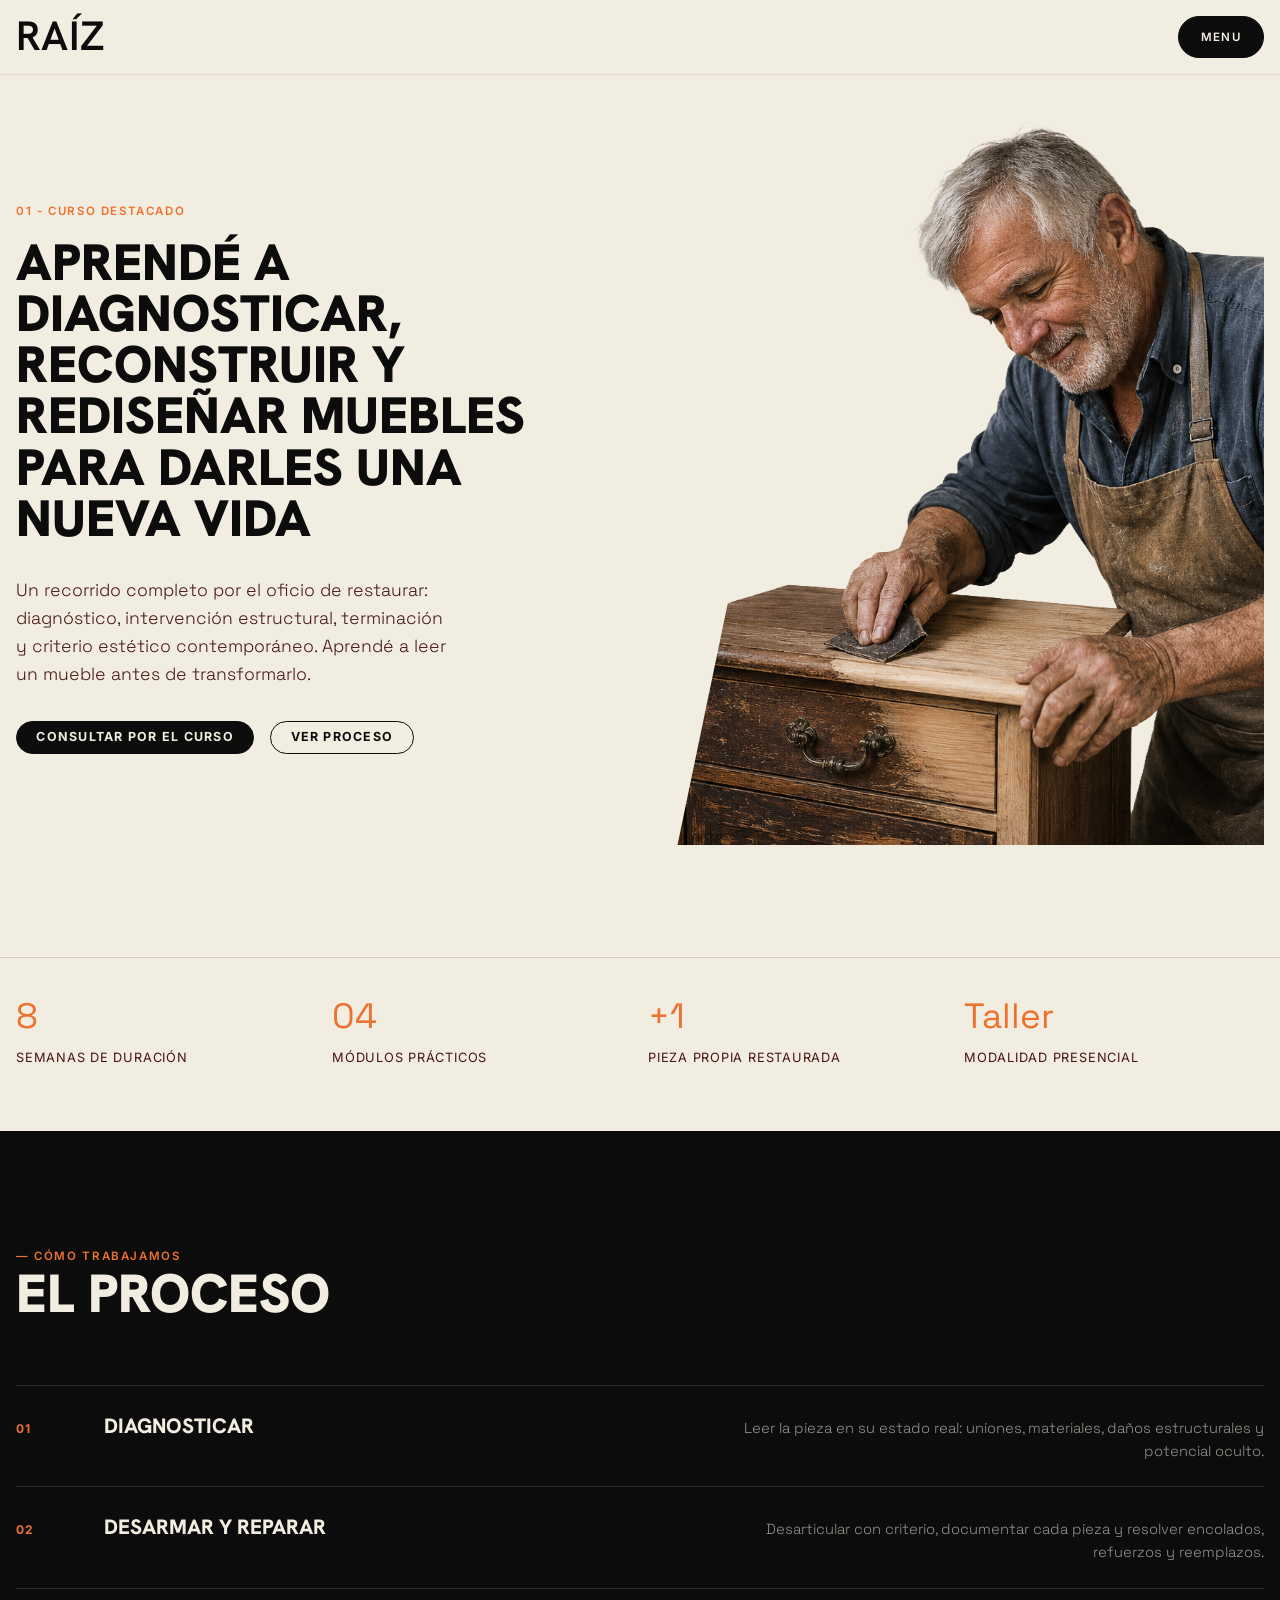
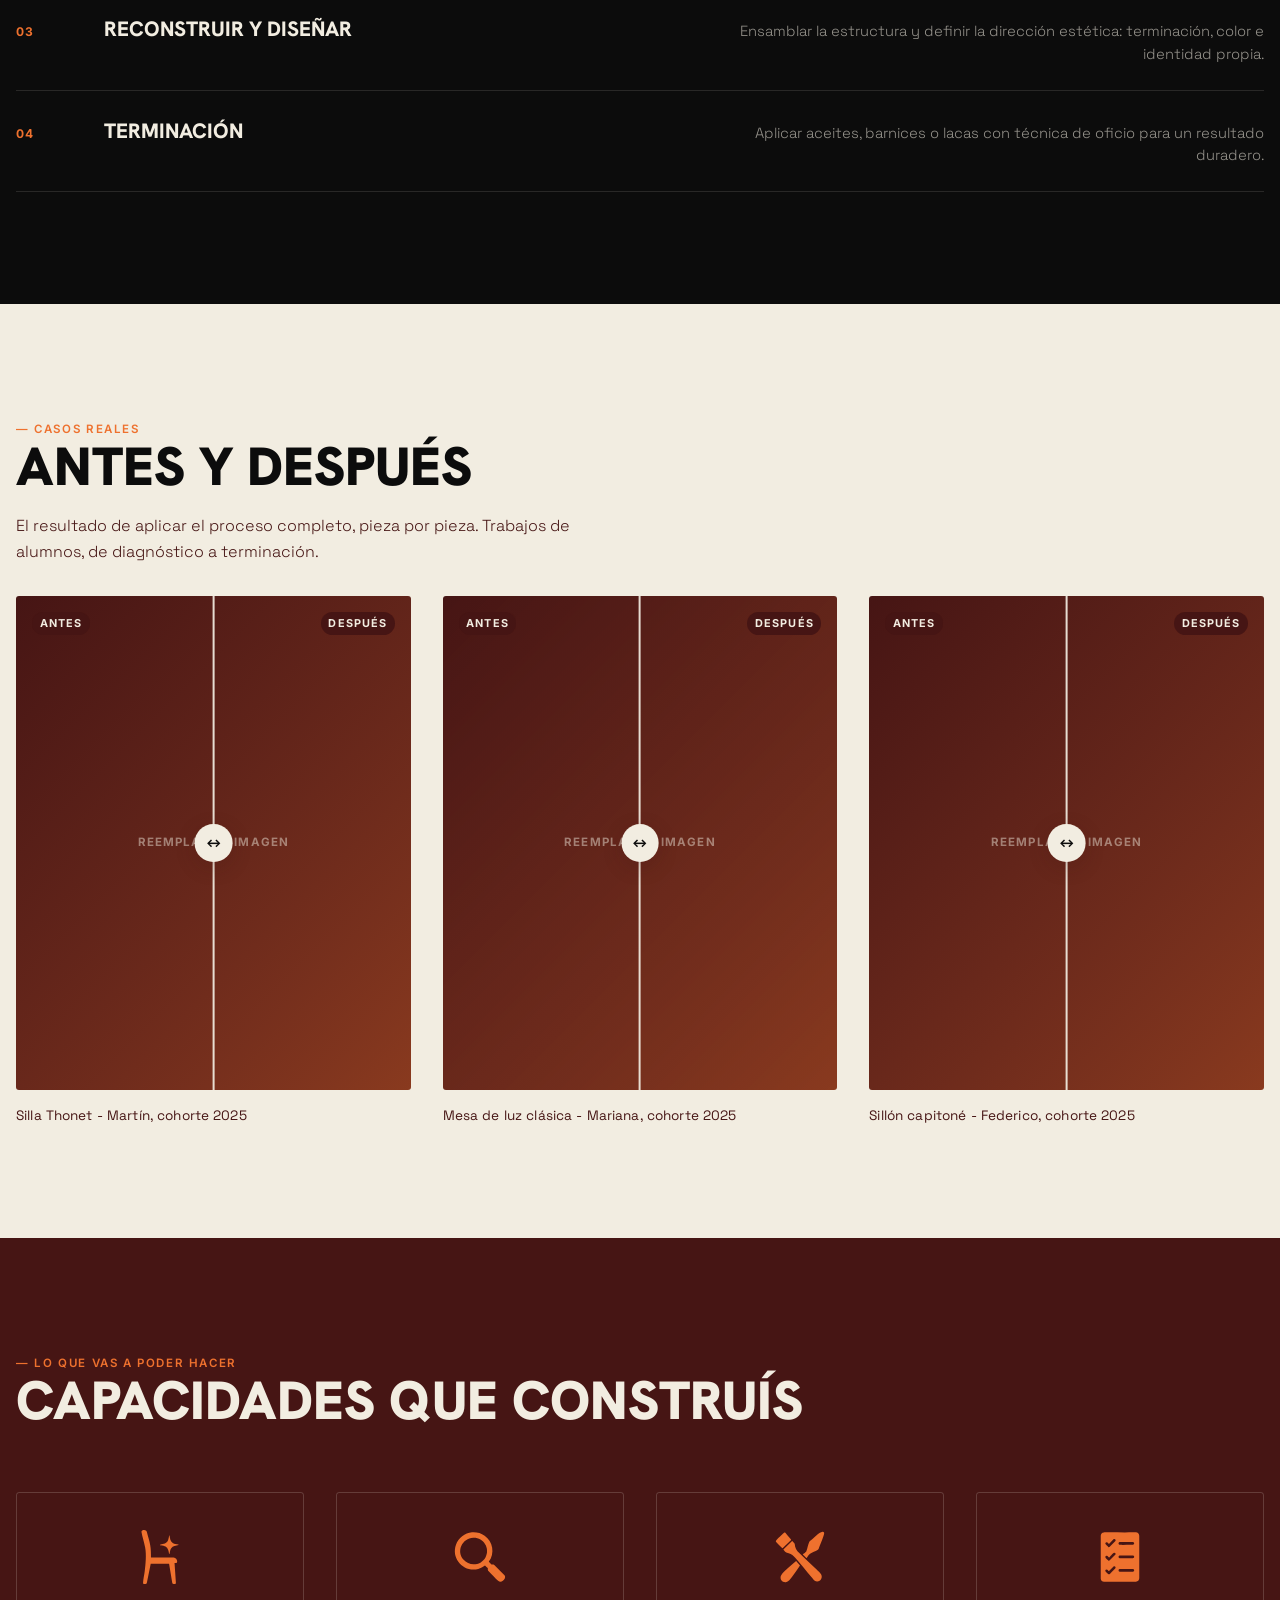
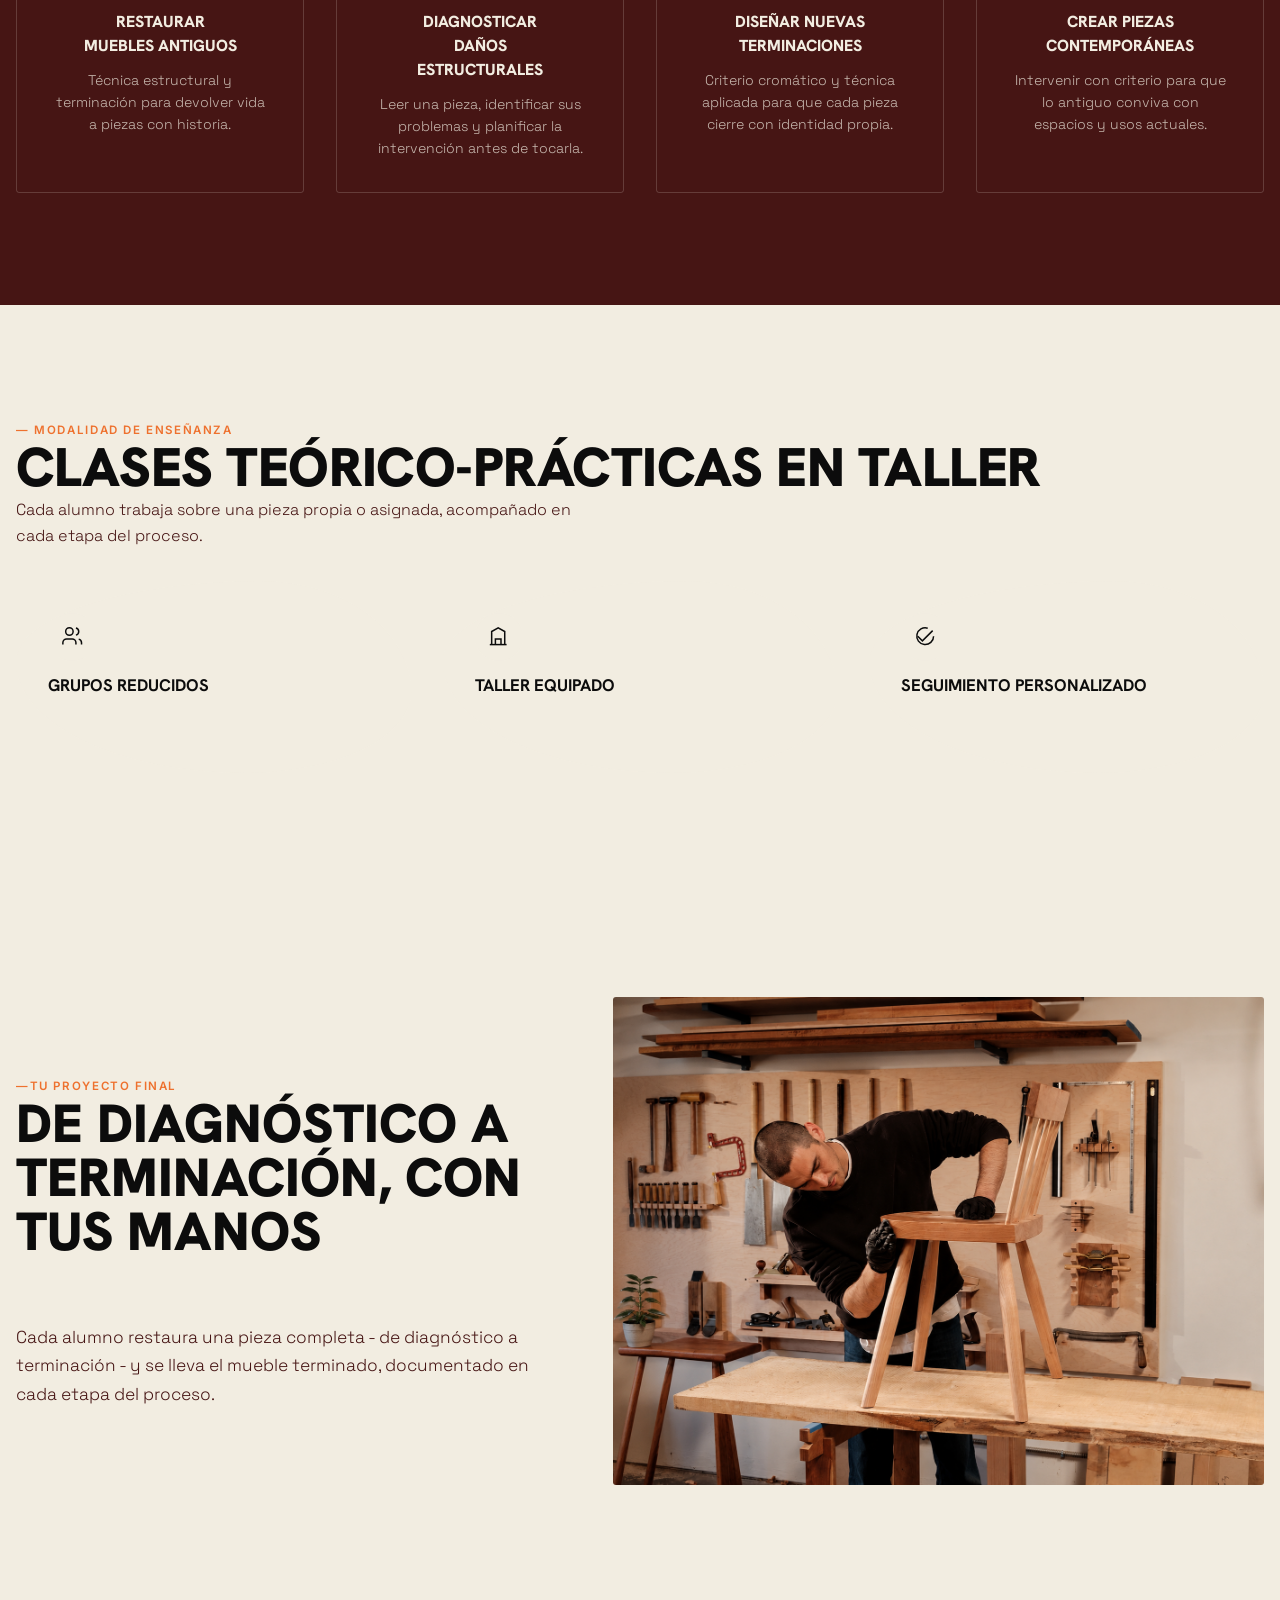
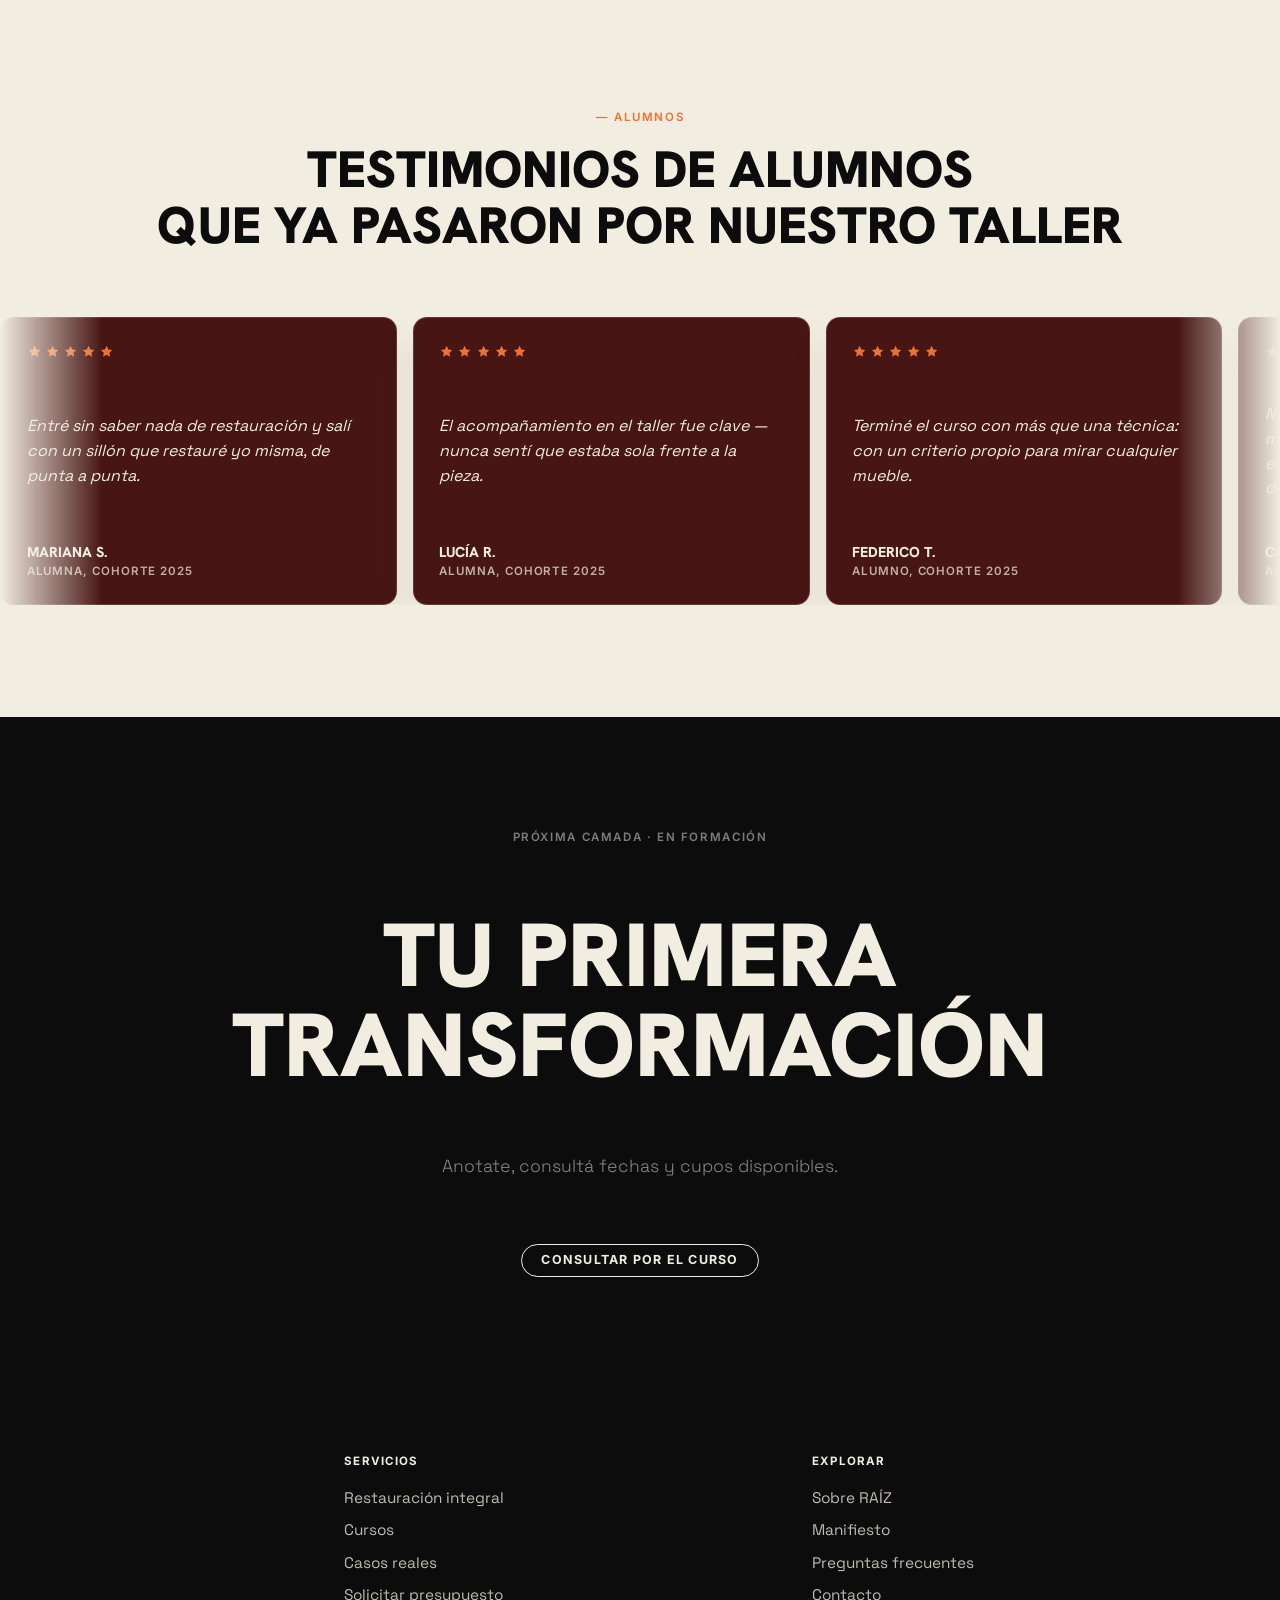
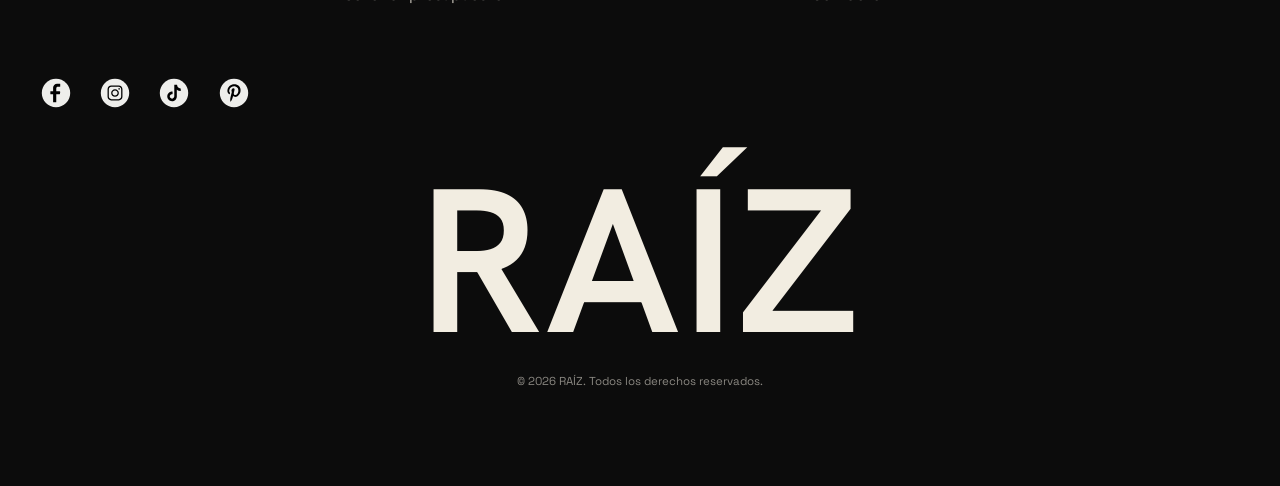
==== commit f6a12a0c: "Descripción del cambio" ====
--- a/curso-restauracion.html
+++ b/curso-restauracion.html
@@ -79,7 +79,7 @@
 <section class="seccion proceso-etapas" id="proceso">
   <div class="envoltura">
     <div class="proceso-header reveal">
-      <span class="ojo">Cómo trabajamos</span>
+      <span class="ojo">— Cómo trabajamos</span>
       <h2 class="seccion-titulo-f">El proceso</h2>
     </div>
     <ol class="proceso-lista">
@@ -127,7 +127,7 @@
           <span class="caso-tag caso-tag--despues">DESPUÉS</span>
           <button class="caso-slider-handle" type="button" aria-label="Arrastrar comparación antes y después"><span aria-hidden="true">&lt;-&gt;</span></button>
         </div>
-        <p class="caso-caption">Silla Thonet - Alumno, cohorte 2025</p>
+        <p class="caso-caption">Silla Thonet - Martín, cohorte 2025</p>
       </article>
 
       <article class="caso-card reveal" style="--i:1">
@@ -140,7 +140,7 @@
           <span class="caso-tag caso-tag--despues">DESPUÉS</span>
           <button class="caso-slider-handle" type="button" aria-label="Arrastrar comparación antes y después"><span aria-hidden="true">&lt;-&gt;</span></button>
         </div>
-        <p class="caso-caption">Mesa de luz clásica - Alumno, cohorte 2025</p>
+        <p class="caso-caption">Mesa de luz clásica - Mariana, cohorte 2025</p>
       </article>
 
       <article class="caso-card reveal" style="--i:2">
@@ -153,7 +153,7 @@
           <span class="caso-tag caso-tag--despues">DESPUÉS</span>
           <button class="caso-slider-handle" type="button" aria-label="Arrastrar comparación antes y después"><span aria-hidden="true">&lt;-&gt;</span></button>
         </div>
-        <p class="caso-caption">Sillón capitoné - Alumno, cohorte 2025</p>
+        <p class="caso-caption">Sillón capitoné - Federico, cohorte 2025</p>
       </article>
     </div>
   </div>
@@ -337,7 +337,7 @@
 <!-- ============================================================
      FOOTER - idéntico al de index.html
      ============================================================ -->
-<footer class="footer" id="contacto">
+<footer class="footer">
   <div class="envoltura">
     <div class="footer-top">
       <div class="footer-marca">
@@ -395,7 +395,7 @@
 
 <div class="site-menu-overlay" data-menu-close hidden></div>
 <aside class="site-menu" id="siteMenu" aria-hidden="true" aria-label="Menú principal">
-  <button class="site-menu__close" type="button" data-menu-close aria-label="Cerrar menú">×</button>
+  <button class="site-menu__close" type="button" data-menu-close aria-label="Cerrar menú"></button>
   <nav class="site-menu__nav">
     <a href="index.html#hero" class="site-menu__link">Inicio</a>
     <a href="index.html#oficios" class="site-menu__link">Cursos</a>
--- a/style.css
+++ b/style.css
@@ -10,25 +10,19 @@
 :root{
   /* Paleta RAIZ oficial */
   --color-hueso: #F2EDE1;
-  --color-crudo: #847A49;
+  --color-crudo: #E8DFC8;
   --color-nogal: #461514;
   --color-terracota: #ee712e;
-  --color-oliva: #847A49;
   --color-negro: #0c0c0c;
+  --color-lila: #E0D8E5;
 
   /* Aliases historicos: compatibilidad sin nuevos colores */
   --crema: var(--color-hueso);
   --crema-alta: var(--color-hueso);
   --negro: var(--color-negro);
   --negro-suave: var(--color-nogal);
-  --oliva: var(--color-oliva);
-  --oliva-alto: var(--color-oliva);
-  --salvia: var(--color-oliva);
-  --salvia-baja: var(--color-hueso);
   --naranja: var(--color-terracota);
   --naranja-alta: var(--color-terracota);
-  --lila: var(--color-oliva);
-  --lila-baja: var(--color-hueso);
   --burdeos: var(--color-nogal);
   --tinta: var(--color-negro);
   --tinta-60: color-mix(in srgb, var(--color-negro) 60%, transparent);
@@ -404,7 +398,7 @@
   flex-direction: column;
   justify-content: flex-start;
   gap: clamp(2rem, 4vw, 3.5rem);
-  background: var(--lila);
+  background: var(--color-crudo);
   color: var(--negro);
   border-left: 1px solid color-mix(in srgb, var(--color-nogal) 14%, transparent);
   transform: translateX(100%);
@@ -417,6 +411,7 @@
   transition: transform .58s cubic-bezier(.22,.68,.22,1), visibility 0s;
 }
 .site-menu__close{
+  position: relative;
   align-self: flex-end;
   width: 3.25rem;
   height: 3.25rem;
@@ -424,11 +419,20 @@
   place-items: center;
   border: 1.5px solid currentColor;
   border-radius: 50%;
-  font-family: var(--font-label);
-  font-size: var(--tam-h2);
-  line-height: 1;
+  color: var(--negro);
   transition: background var(--t-rapida), color var(--t-rapida), border-radius var(--t-media), transform var(--t-rapida);
 }
+.site-menu__close::before,
+.site-menu__close::after{
+  content: "";
+  position: absolute;
+  width: 1.25rem;
+  height: 2px;
+  border-radius: 999px;
+  background: currentColor;
+}
+.site-menu__close::before{ transform: rotate(45deg); }
+.site-menu__close::after{ transform: rotate(-45deg); }
 .site-menu__close:hover,
 .site-menu__close:focus-visible{
   background: var(--naranja);
@@ -531,7 +535,7 @@
   object-fit:contain;
   filter:drop-shadow(0 18px 30px color-mix(in srgb, var(--color-nogal) 28%, transparent));
 }
-.s1 .dot{background:var(--oliva, var(--color-oliva));}
+.s1 .dot{background:var(--color-nogal);}
 .s2 .dot{background:var(--naranja, var(--color-terracota));}
 .s3 .dot{background:var(--burdeos, var(--color-nogal));}
 
@@ -657,7 +661,7 @@
   font-family: var(--font-display);
   font-size: var(--tam-h1);
   font-weight: 900;
-  line-height: .95;
+  line-height: .55;
   color: var(--principios-nogal);
   margin-inline: auto;
 }
@@ -670,7 +674,7 @@
   line-height: 1.55;
   color: var(--principios-nogal-suave);
   max-width: 58ch;
-  margin: 1.4rem auto 0;
+  margin: 3.5rem auto 0;
 }
 .principios-bajada br{
   display: block;
@@ -740,7 +744,7 @@
   max-width: min(1400px, calc(100% - 3rem));
   padding: clamp(2rem, 4.8vw, 4.5rem);
   border-radius: 30px;
-  background: var(--oliva-alto);
+  background: var(--color-crudo);
   box-shadow: var(--sombra-suave);
   position: relative;
 }
@@ -843,14 +847,14 @@
   background: var(--naranja);
 }
 
-/* ---------- 11. LABORATORIO DE OFICIOS ---------- */
+/* ---------- 11. TALLER CREATIVO ---------- */
 .oficios{
   background: var(--color-nogal);
   color: var(--color-hueso);
 }
 .oficios .seccion-eyebrow{
   display: inline-block;
-  margin-bottom: var(--espacio-xs);
+  margin-bottom: var(--espacio-m);
 }
 .oficios-cabecera{
   display: flex;
@@ -889,10 +893,13 @@
   box-shadow: 0 1.2rem 3rem color-mix(in srgb, var(--color-negro) 12%, transparent);
   transition: transform .3s ease, box-shadow .3s ease;
 }
+.card-oficio--destacado{
+  background: var(--color-lila);
+}
 .card-oficio-imagen{
   aspect-ratio: 4 / 3;
   overflow: hidden;
-  background: var(--oliva);
+  background: var(--color-nogal);
   position: relative;
   flex: 0 0 auto;
 }
@@ -950,6 +957,14 @@
   letter-spacing: .08em;
   color: var(--color-terracota);
 }
+.card-oficio--destacado .card-oficio-numero,
+.card-oficio--destacado .card-oficio-titulo,
+.card-oficio--destacado .card-oficio-precio{
+  color: var(--color-negro);
+}
+.card-oficio--destacado .card-oficio-descripcion{
+  color: color-mix(in srgb, var(--color-negro) 86%, transparent);
+}
 .card-oficio-titulo{
   font-family: var(--font-display);
   font-weight: 800;
@@ -989,32 +1004,6 @@
   letter-spacing: .1em;
   text-transform: uppercase;
 }
-.card-oficio--destacado .card-oficio-enlace{
-  position: relative;
-  overflow: hidden;
-  background: var(--color-terracota);
-}
-.card-oficio--destacado .card-oficio-enlace::after{
-  content: "";
-  position: absolute;
-  inset: 0;
-  background: linear-gradient(110deg, transparent 0 36%, color-mix(in srgb, var(--color-hueso) 34%, transparent) 48%, transparent 60% 100%);
-  transform: translateX(-115%);
-  transition: transform .55s ease;
-}
-.card-oficio--destacado .card-oficio-enlace span{
-  position: relative;
-  z-index: 1;
-}
-.card-oficio--destacado .card-oficio-enlace:hover,
-.card-oficio--destacado .card-oficio-enlace:focus-visible{
-  transform: translateY(-3px);
-  box-shadow: 0 .75rem 1.6rem color-mix(in srgb, var(--color-terracota) 28%, transparent);
-}
-.card-oficio--destacado .card-oficio-enlace:hover::after,
-.card-oficio--destacado .card-oficio-enlace:focus-visible::after{
-  transform: translateX(115%);
-}
 .card-oficio-enlace:hover,
 .card-oficio-enlace:active,
 .card-oficio-enlace:focus-visible{
@@ -1070,12 +1059,12 @@
 }
 .manifiesto-card{
   width: 100%;
-  max-width: 44rem;
+  max-width: 52rem;
   justify-self: end;
   aspect-ratio: 4 / 3;
   border-radius: 28px;
   overflow: hidden;
-  background: var(--oliva-alto);
+  background: var(--color-crudo);
   box-shadow: var(--sombra-suave);
 }
 .manifiesto-card img,
@@ -1143,7 +1132,7 @@
 }
 
 .capsula{
-  background: var(--oliva);
+  background: var(--color-lila);
   overflow: hidden;
 }
 .capsula-contenido{
@@ -1158,15 +1147,15 @@
   margin-bottom: var(--espacio-l);
 }
 .capsula-cabecera .seccion-titulo{
-  color: var(--crema);
+  color: var(--negro);
   margin-top: var(--espacio-s);
 }
 .capsula-bajada{
   font-family: var(--font-body);
   font-style: normal;
   font-size: var(--tam-bajada);
-  color: color-mix(in srgb, var(--color-hueso) 74%, transparent);
-  max-width: 36ch;
+  color: color-mix(in srgb, var(--color-negro) 74%, transparent);
+  max-width: 72ch;
   margin-inline: auto;
 }
 .capsula-carousel{
@@ -1224,7 +1213,7 @@
   aspect-ratio: 4 / 5;
   border-radius: 22px;
   overflow: hidden;
-  background: var(--salvia-baja);
+  background: var(--color-hueso);
 }
 .capsula-card__imagen img{
   width: 100%;
@@ -1305,7 +1294,7 @@
   font-size: var(--tam-micro);
   text-transform: uppercase;
   letter-spacing: .1em;
-  color: var(--oliva);
+  color: var(--color-terracota);
 }
 .capsula-card__datos p,
 .capsula-card__datos li{
@@ -1322,6 +1311,7 @@
   gap: .4rem;
 }
 .capsula-card__cta{
+  position: relative;
   align-self: center;
   font-family: var(--font-label);
   font-weight: 700;
@@ -1330,19 +1320,30 @@
   letter-spacing: .1em;
   padding-bottom: .28rem;
   color: color-mix(in srgb, var(--color-hueso) 86%, transparent);
-  border-bottom: 1.5px solid color-mix(in srgb, var(--color-hueso) 62%, transparent);
-  transition: color var(--t-rapida), border-color var(--t-rapida), transform var(--t-rapida);
+  transition: color var(--t-rapida);
+}
+.capsula-card__cta::after{
+  content: '';
+  position: absolute;
+  left: 0;
+  bottom: .02em;
+  width: 100%;
+  height: .09em;
+  background: var(--naranja);
+  transform: scaleX(0);
+  transform-origin: left center;
+  transition: transform .45s cubic-bezier(.22,.68,.32,1);
 }
 .capsula-card__cta:hover{
   color: var(--naranja);
-  border-color: var(--naranja);
-  transform: translateX(4px);
 }
 .capsula-card__cta:active,
 .capsula-card__cta:focus-visible{
   color: var(--naranja);
-  border-color: var(--naranja);
-  transform: translateX(4px);
+}
+.capsula-card__cta:hover::after,
+.capsula-card__cta:focus-visible::after{
+  transform: scaleX(1);
 }
 .capsula-flecha{
   z-index: 5;
@@ -1357,7 +1358,7 @@
   width: .55rem;
   height: .55rem;
   border-radius: 50%;
-  background: var(--salvia);
+  background: var(--negro);
   opacity: .45;
   transition: width var(--t-rapida), opacity var(--t-rapida), background var(--t-rapida);
 }
@@ -1386,6 +1387,7 @@
 }
 .cta-final-titulo{
   font-size: var(--tam-h1);
+  line-height: 1.08;
   max-width: 18ch;
 }
 .cta-final-texto{
@@ -1393,7 +1395,7 @@
   font-style: normal;
   font-size: var(--tam-bajada);
   max-width: 34ch;
-  color: var(--salvia-baja);
+  color: var(--color-hueso);
 }
 .cta-final-circulo{
   width: 5.5rem; height: 5.5rem;
@@ -1491,54 +1493,6 @@
   height: 3rem;
   display: block;
   filter: invert(1);
-}
-
-.footer-form label{
-  display: block;
-  font-family: var(--font-label);
-  font-size: var(--tam-label);
-  text-transform: uppercase;
-  letter-spacing: .1em;
-  margin-bottom: var(--espacio-s);
-  color: var(--color-hueso);
-}
-.footer-form-fila{
-  display: flex;
-  align-items: center;
-  gap: var(--espacio-s);
-  border-bottom: 1.5px solid color-mix(in srgb, var(--color-hueso) 42%, transparent);
-  padding-bottom: .6em;
-}
-.footer-form-fila input{
-  flex: 1;
-  background: none;
-  border: none;
-  font-family: var(--font-body);
-  font-style: normal;
-  font-size: var(--tam-cuerpo);
-  color: var(--crema);
-}
-.footer-form-fila input::placeholder{ color: color-mix(in srgb, var(--color-hueso) 50%, transparent); }
-.footer-form-fila button{
-  width: 2.6rem; height: 2.6rem;
-  border-radius: 50%;
-  background: var(--color-terracota);
-  color: var(--color-hueso);
-  display: flex;
-  align-items: center;
-  justify-content: center;
-  flex-shrink: 0;
-  transition: border-radius var(--t-media), background var(--t-rapida);
-}
-.footer-form-fila button:hover,
-.footer-form-fila button:active,
-.footer-form-fila button:focus-visible{ border-radius: var(--radio-organico); background: var(--naranja); }
-.footer-form-fila button svg{ width: 1rem; height: 1rem; }
-.footer-msg{
-  font-size: var(--tam-boton);
-  margin-top: .6rem;
-  color: color-mix(in srgb, var(--color-hueso) 72%, transparent);
-  min-height: 1.2em;
 }
 
 .footer-logo-fila{
@@ -1650,7 +1604,6 @@
   }
   .capsula-grid{ grid-template-columns: repeat(2, 1fr); }
   .footer-top{ grid-template-columns: 1fr 1fr; gap: var(--espacio-m) var(--espacio-l); }
-  .footer-form{ grid-column: 1 / -1; }
 }
 
 @media (max-width: 599px){
@@ -1837,36 +1790,156 @@
   line-height: 1;
 }
 
-/* ---------- 14c. STATEMENT FINAL ---------- */
-.statement{
-  background:
-    linear-gradient(color-mix(in srgb, var(--color-nogal) 38%, transparent), color-mix(in srgb, var(--color-nogal) 52%, transparent)),
-    url("assets/images/banner1.png") center / cover no-repeat;
-  color: var(--crema);
-  padding: clamp(6rem, 12vw, 10rem) 0;
-  text-align: center;
+/* ---------- 14c. CTA CONTACTO — imagen + formulario ---------- */
+.cta-contacto{
+  display: flex;
+  min-height: 820px;
+}
+.cta-contacto__imagen{
+  flex: 1 1 50%;
+  position: relative;
   overflow: hidden;
-  position: relative;
-}
-.statement h2{
-  font-family: var(--font-display);
-  font-weight: 900;
+}
+.cta-contacto__imagen img{
+  display: block;
+  width: 100%;
+  height: 100%;
+  object-fit: cover;
+}
+.cta-contacto__overlay{
+  position: absolute;
+  inset: 0;
+  background: var(--color-terracota);
+  opacity: .2;
+  mix-blend-mode: multiply;
+}
+.cta-contacto__form-panel{
+  flex: 1 1 50%;
+  background: var(--color-nogal);
+  padding: 112px 64px 120px;
+  display: flex;
+  flex-direction: column;
+  justify-content: flex-start;
+}
+.cta-contacto__titulo{
+  font-size: clamp(17px, 1.6vw, 32px);
+  line-height: 1.16;
+  color: var(--color-hueso);
+  max-width: none;
+  margin: 0 0 2rem;
+}
+.cta-contacto__subtitulo{
+  font-family: var(--font-body);
+  font-size: calc(var(--tam-bajada) * 1.05);
+  color: color-mix(in srgb, var(--color-hueso) 85%, transparent);
+  max-width: 540px;
+  margin: 0 0 60px;
+}
+.cta-contacto__form{
+  display: flex;
+  flex-direction: column;
+  gap: 2.2rem;
+  max-width: 540px;
+}
+.cta-contacto__campo{
+  display: flex;
+  flex-direction: column;
+  gap: .6rem;
+}
+.cta-contacto__form label{
+  font-family: var(--font-body);
+  font-size: 14px;
   text-transform: uppercase;
-  font-size: clamp(32px, 4.8vw, 64px);
-  line-height: 1.14;
-  color: var(--crema);
-  max-width: min(92rem, 92vw);
-  margin-inline: auto;
-  text-wrap: balance;
-}
-.statement h2 .sep{ color: var(--naranja); }
-.statement p{
+  letter-spacing: .05em;
+  color: var(--color-crudo);
+}
+.cta-contacto__form input,
+.cta-contacto__form textarea{
+  width: 100%;
+  background: var(--color-hueso);
+  color: var(--color-nogal);
+  border: none;
+  border-bottom: 2px solid var(--color-crudo);
+  border-radius: 4px;
+  padding: 19px 18px;
   font-family: var(--font-body);
-  font-size: var(--tam-cuerpo);
-  color: color-mix(in srgb, var(--color-hueso) 55%, transparent);
-  margin-top: clamp(1.25rem, 2.2vw, 2rem);
-  font-weight: 400;
-  letter-spacing: .02em;
+  font-size: 1.05rem;
+  resize: vertical;
+  transition: border-color .3s ease;
+}
+.cta-contacto__form textarea{
+  min-height: 170px;
+}
+.cta-contacto__form input:focus-visible,
+.cta-contacto__form textarea:focus-visible{
+  outline: none;
+  border-color: var(--color-terracota);
+}
+.cta-contacto__form input:invalid:not(:placeholder-shown),
+.cta-contacto__form textarea:invalid:not(:placeholder-shown){
+  border-color: var(--color-terracota);
+}
+.btn--nogal-invertido{
+  background: var(--color-terracota);
+  color: var(--color-hueso);
+  border-color: var(--color-terracota);
+  padding: 1.05em 2.1em;
+  font-size: .92rem;
+  margin-top: .5rem;
+}
+.btn--nogal-invertido:hover,
+.btn--nogal-invertido:focus-visible{
+  background: var(--color-hueso);
+  color: var(--color-nogal);
+  border-color: var(--color-hueso);
+}
+.btn--nogal-invertido:active{
+  background: var(--color-crudo);
+  color: var(--color-nogal);
+  border-color: var(--color-crudo);
+}
+.btn--nogal-invertido:disabled{
+  opacity: .65;
+  cursor: not-allowed;
+  transform: none;
+}
+.cta-contacto__confirmacion{
+  font-family: var(--font-body);
+  font-size: .88rem;
+  color: var(--color-hueso);
+  margin: 0;
+}
+.cta-contacto__confirmacion:empty{ display: none; }
+
+@media (max-width: 1024px){
+  .cta-contacto{
+    flex-direction: column;
+  }
+  .cta-contacto__imagen{
+    flex: none;
+    height: 360px;
+  }
+  .cta-contacto__form-panel{
+    padding: 56px 40px;
+  }
+  .cta-contacto__titulo{
+    font-size: clamp(14px, calc(3.6px + 2.77vw), 32px);
+  }
+}
+
+@media (max-width: 599px){
+  .cta-contacto__imagen{
+    height: 280px;
+  }
+  .cta-contacto__form-panel{
+    padding: 40px 24px;
+  }
+  .cta-contacto__subtitulo{
+    margin-bottom: 28px;
+  }
+  .btn--nogal-invertido{
+    width: 100%;
+  }
 }
 
 @media (max-width: 599px){
@@ -1882,14 +1955,6 @@
 }
 
 @media (max-width: 1023px){
-  .statement{
-    padding: clamp(5rem, 10vw, 7rem) 0;
-  }
-  .statement h2{
-    font-size: clamp(30px, 6vw, 52px);
-    line-height: 1.12;
-    max-width: min(46rem, 90vw);
-  }
   .capsula-cabecera{
     grid-template-columns: 1fr;
     gap: var(--espacio-s);
@@ -1911,24 +1976,12 @@
 }
 
 @media (max-width: 599px){
-  .statement{
-    padding: 4.5rem 0;
-  }
-  .statement h2{
-    font-size: clamp(28px, 10vw, 42px);
-    line-height: 1.08;
-    max-width: 10.5em;
-  }
-  .statement h2 br{
-    display: none;
-  }
-  .statement p{
-    max-width: 24ch;
-    margin-inline: auto;
-  }
   .capsula-carousel{
     grid-template-columns: 1fr;
     gap: var(--espacio-s);
+  }
+  .capsula-bajada{
+    max-width: 34ch;
   }
   .capsula-viewport{
     min-height: 760px;
--- a/curso.css
+++ b/curso.css
@@ -118,7 +118,7 @@
 .incluye-icono{
   width: 3rem; height: 3rem;
   border-radius: 50%;
-  background: var(--lila-baja);
+  background: var(--color-hueso);
   color: var(--negro);
   display: flex;
   align-items: center;
@@ -136,7 +136,7 @@
 }
 
 /* ---------- MÓDULOS (acordeón) ---------- */
-.curso-modulos{ background: var(--oliva); color: var(--crema); }
+.curso-modulos{ background: var(--color-nogal); color: var(--crema); }
 .curso-modulos .ojo{ color: var(--naranja); }
 .curso-modulos .seccion-titulo{ color: var(--crema); }
 .modulos-lista{
@@ -159,7 +159,7 @@
 .modulo-item summary::-webkit-details-marker{ display: none; }
 .modulo-numero{
   font-size: .85rem;
-  color: var(--lila);
+  color: var(--color-crudo);
   flex-shrink: 0;
   width: 2.4rem;
 }
@@ -184,7 +184,7 @@
   font-family: var(--font-body);
   font-style: italic;
   font-size: 1.02rem;
-  color: var(--salvia-baja);
+  color: var(--color-hueso);
   padding-bottom: var(--espacio-m);
   padding-left: 2.4rem;
   max-width: 60ch;
@@ -237,7 +237,7 @@
   left: 0; top: .5em;
   width: .55rem; height: .55rem;
   border-radius: 50%;
-  background: var(--salvia);
+  background: var(--color-nogal);
 }
 .lista-beneficios li::before{
   content: '';
@@ -326,7 +326,7 @@
   align-items: center;
   justify-content: center;
 }
-.caso-antes{ background: var(--oliva); }
+.caso-antes{ background: var(--color-nogal); }
 .caso-despues{
   background: var(--burdeos);
   clip-path: inset(0 100% 0 0);
@@ -365,7 +365,7 @@
   letter-spacing: .1em;
   text-transform: uppercase;
   color: var(--color-hueso);
-  background: var(--color-oliva);
+  background: var(--color-nogal);
   padding: .28em .7em;
   border-radius: 100px;
   backdrop-filter: blur(4px);
@@ -381,7 +381,10 @@
 }
 
 /* ---------- CAPACIDADES — lo que vas a poder hacer ---------- */
-.capacidades{ background: var(--crema-alta); }
+.capacidades{
+  background: #461514;
+  color: var(--color-hueso);
+}
 .capacidades-grid{
   display: grid;
   grid-template-columns: repeat(3, 1fr);
@@ -395,13 +398,13 @@
   align-items: center;
   gap: 0;
   padding: var(--espacio-m);
-  border: 1.5px solid color-mix(in srgb, var(--color-nogal) 10%, transparent);
+  border: 1.5px solid color-mix(in srgb, var(--color-hueso) 18%, transparent);
   border-radius: 3px;
   text-align: center;
   transition-delay: calc(var(--i, 0) * 80ms);
 }
 .capacidad-item:hover{
-  border-color: var(--naranja);
+  border-color: var(--color-terracota);
   transform: translateY(-4px);
 }
 .capacidad-icono{
@@ -409,7 +412,7 @@
   width: 64px;
   height: 64px;
   margin-bottom: 1.35rem;
-  background: var(--negro-suave);
+  background: var(--color-terracota);
   -webkit-mask: var(--icono) center / contain no-repeat;
   mask: var(--icono) center / contain no-repeat;
   flex-shrink: 0;
@@ -421,12 +424,13 @@
   letter-spacing: 0;
   text-transform: uppercase;
   max-width: 18ch;
+  color: var(--color-hueso);
 }
 .capacidad-desc{
   font-family: var(--font-body);
   font-weight: 300;
   font-size: .88rem;
-  color: var(--negro-suave);
+  color: color-mix(in srgb, var(--color-hueso) 75%, transparent);
   line-height: 1.55;
   max-width: 24ch;
   margin-top: .75rem;
@@ -457,7 +461,7 @@
   aspect-ratio: 4/5;
   overflow: hidden;
   border-radius: 3px;
-  background: linear-gradient(135deg, color-mix(in srgb, var(--color-oliva) 92%, transparent), color-mix(in srgb, var(--color-nogal) 88%, transparent)), var(--oliva);
+  background: linear-gradient(135deg, color-mix(in srgb, var(--color-nogal) 92%, transparent), color-mix(in srgb, var(--color-terracota) 40%, transparent)), var(--color-nogal);
   cursor: ew-resize;
   touch-action: none;
 }
@@ -619,8 +623,8 @@
   cursor: pointer;
   transition: transform .32s ease, box-shadow .32s ease, border-color .32s ease;
 }
-.alumno-card--claro{ background: var(--color-oliva); }
-.alumno-card--crudo{ background: var(--color-oliva); }
+.alumno-card--claro{ background: var(--color-nogal); }
+.alumno-card--crudo{ background: var(--color-nogal); }
 .alumno-card:hover,
 .alumno-card:focus-visible{
   border-color: color-mix(in srgb, var(--color-terracota) 30%, transparent);
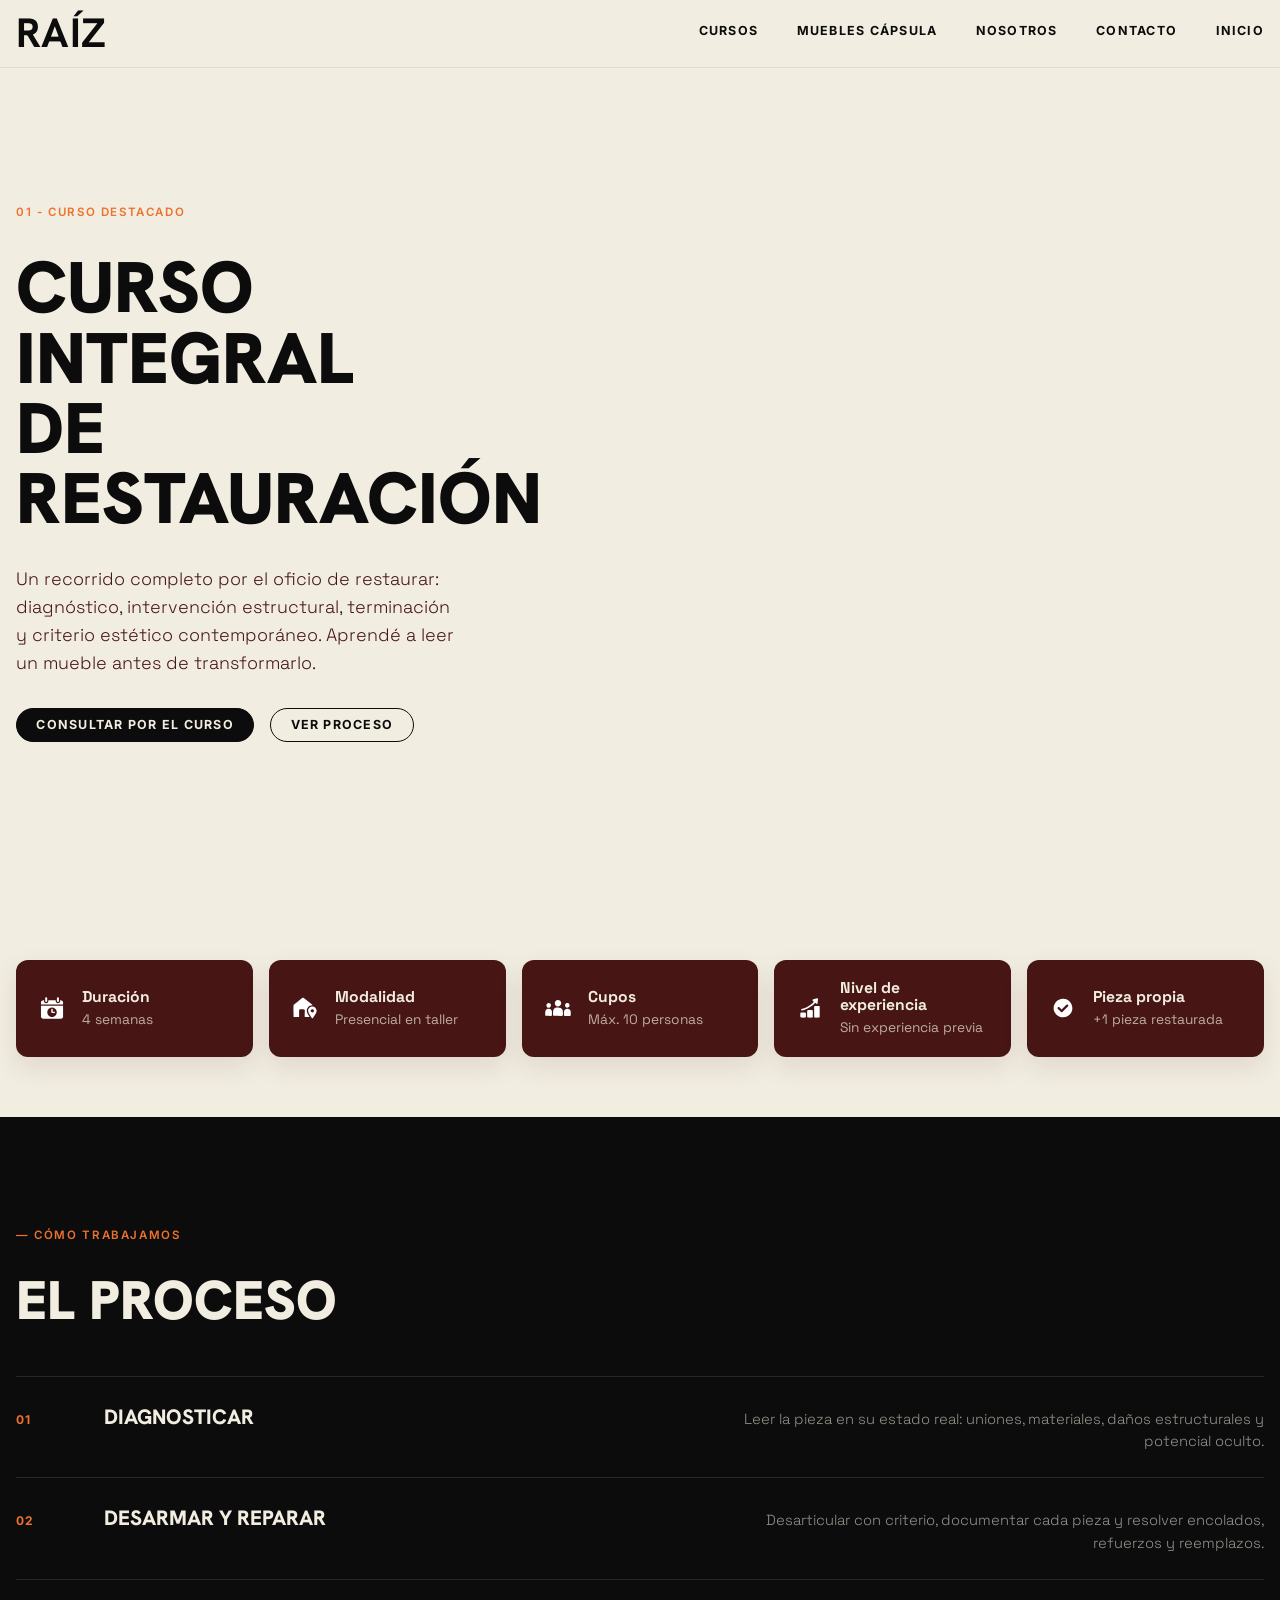
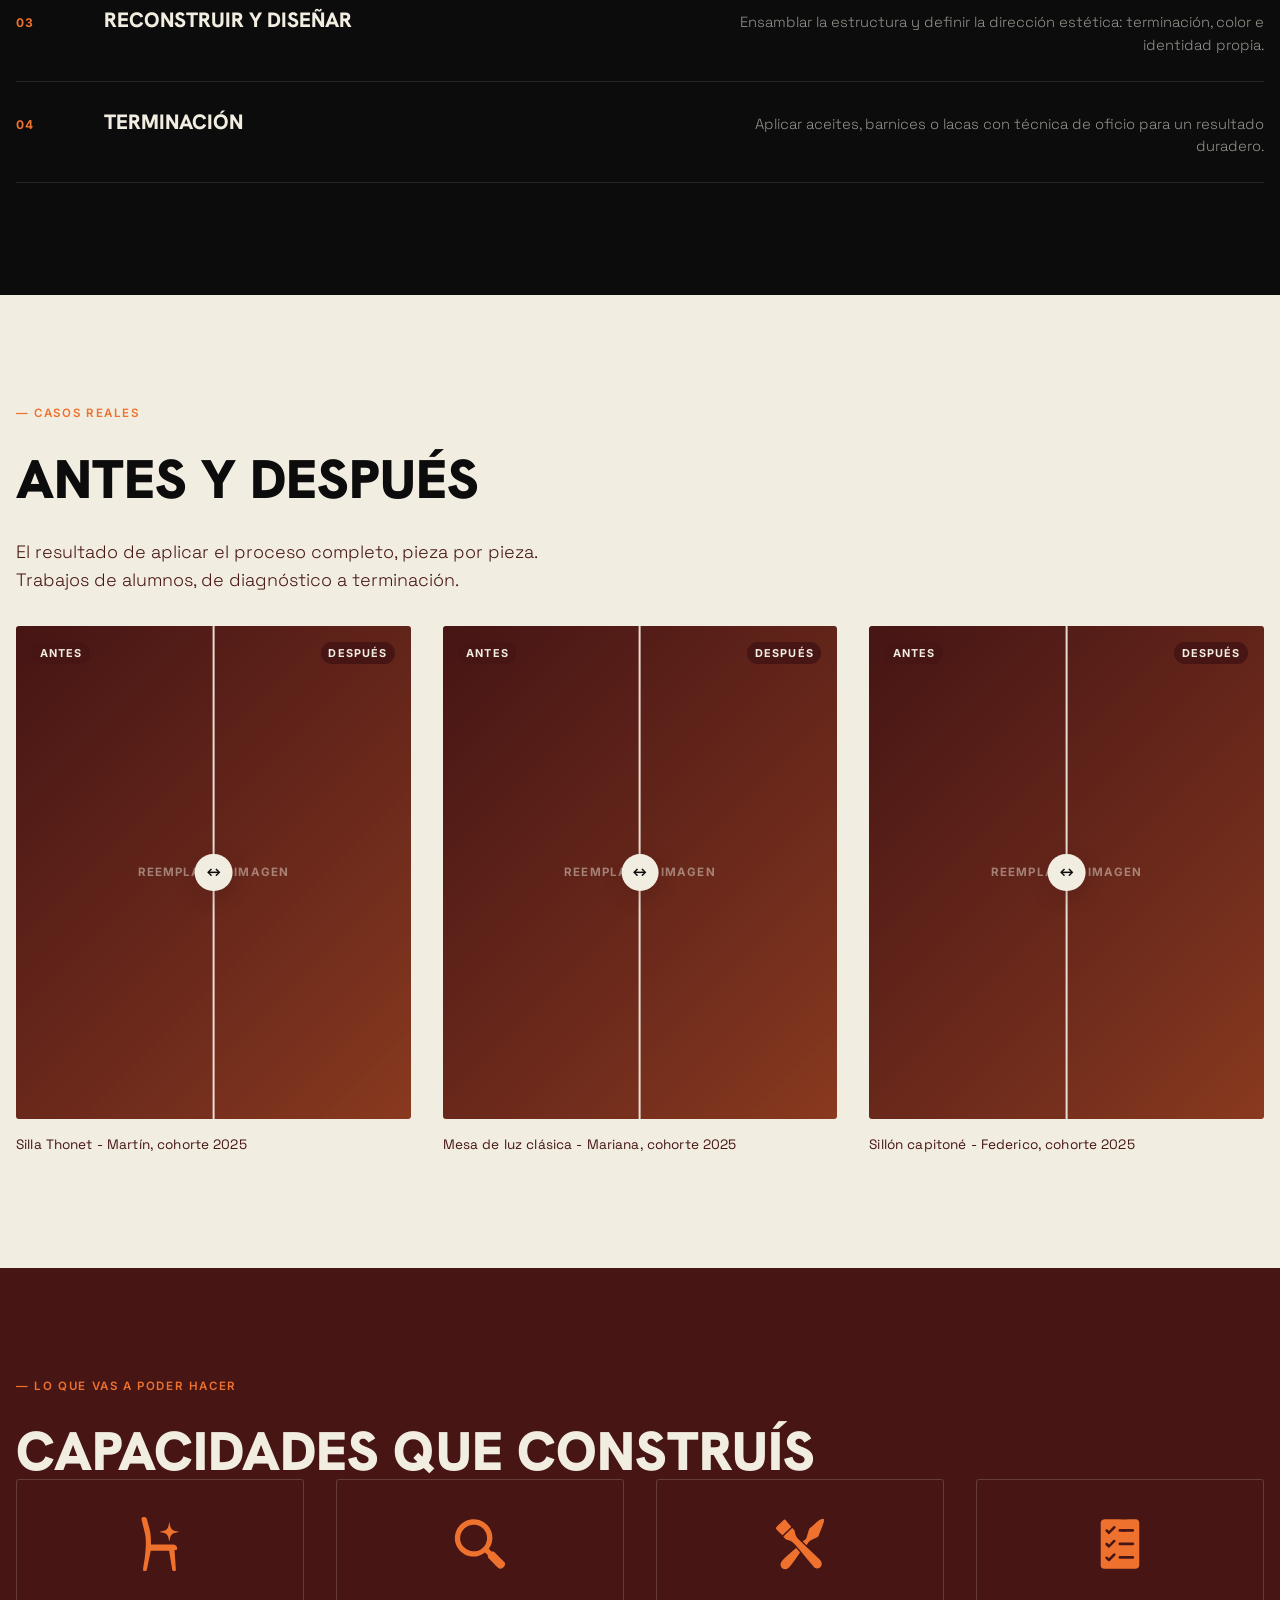
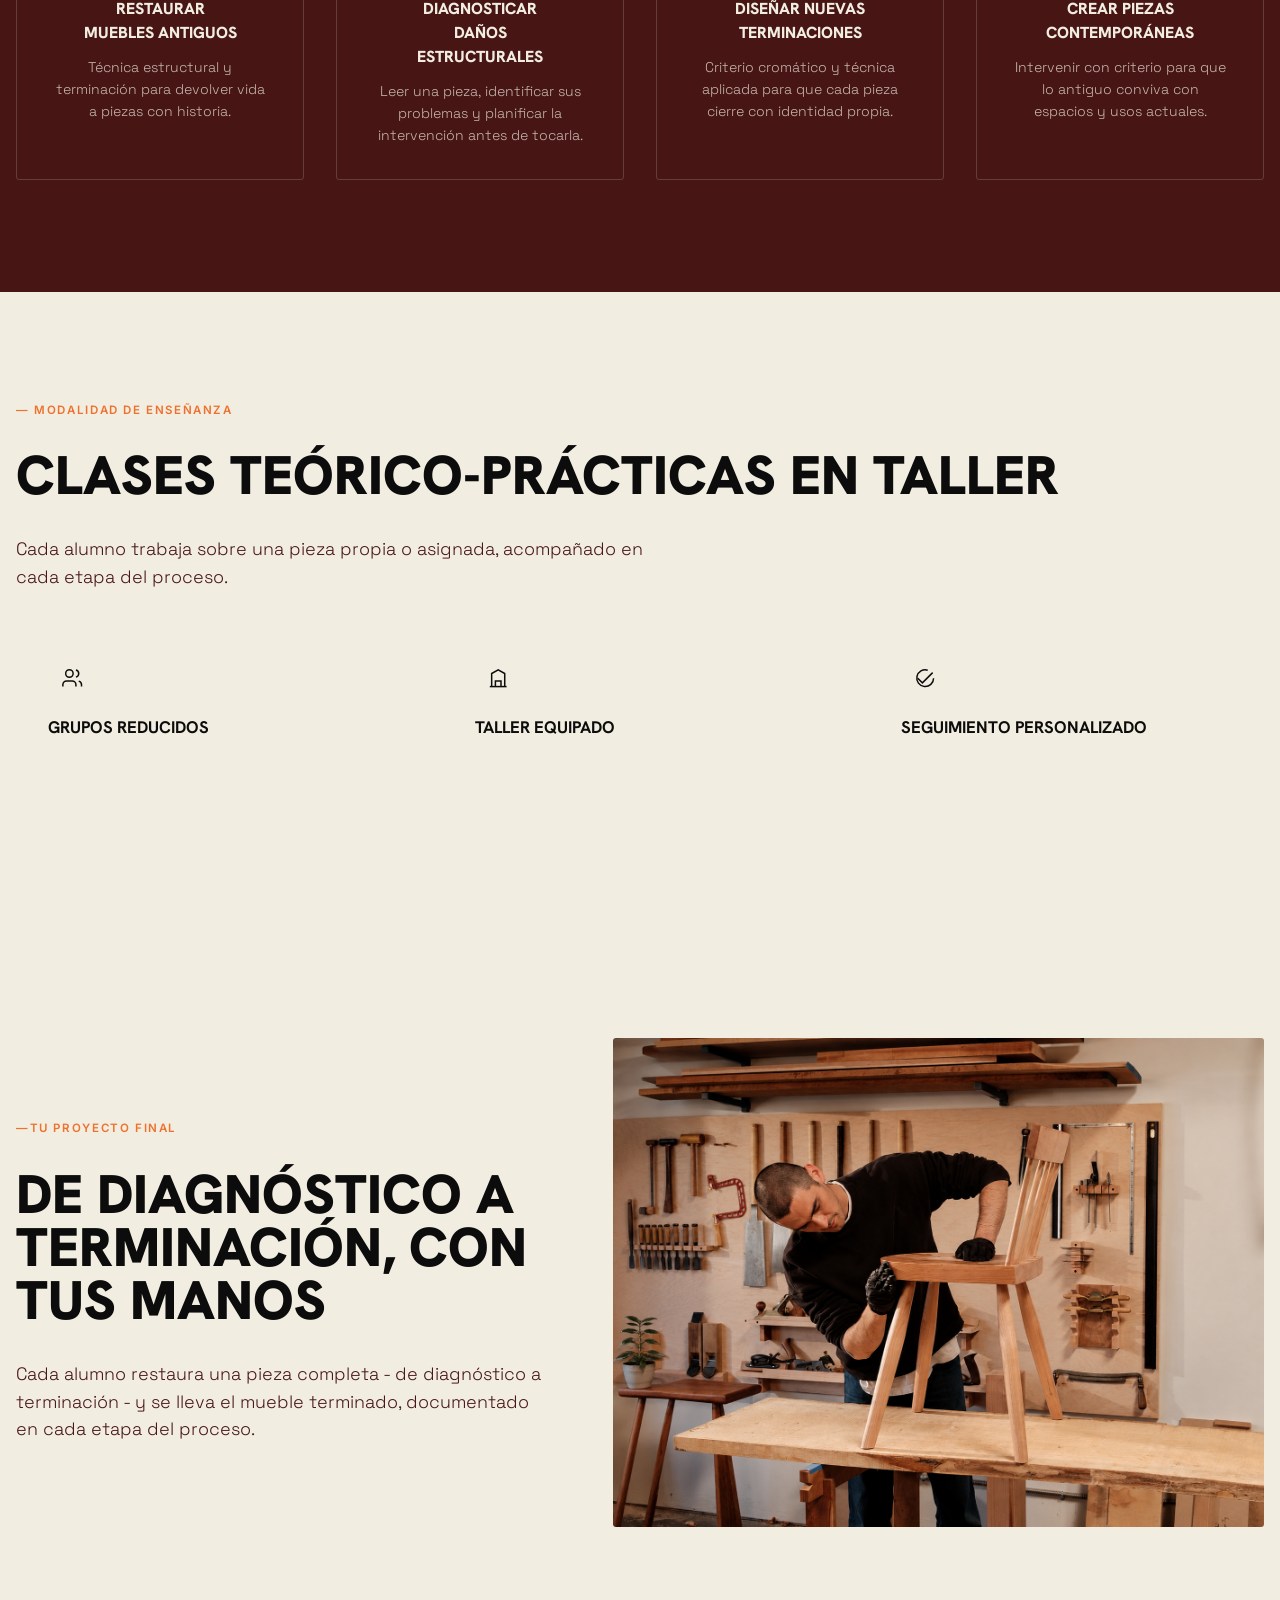
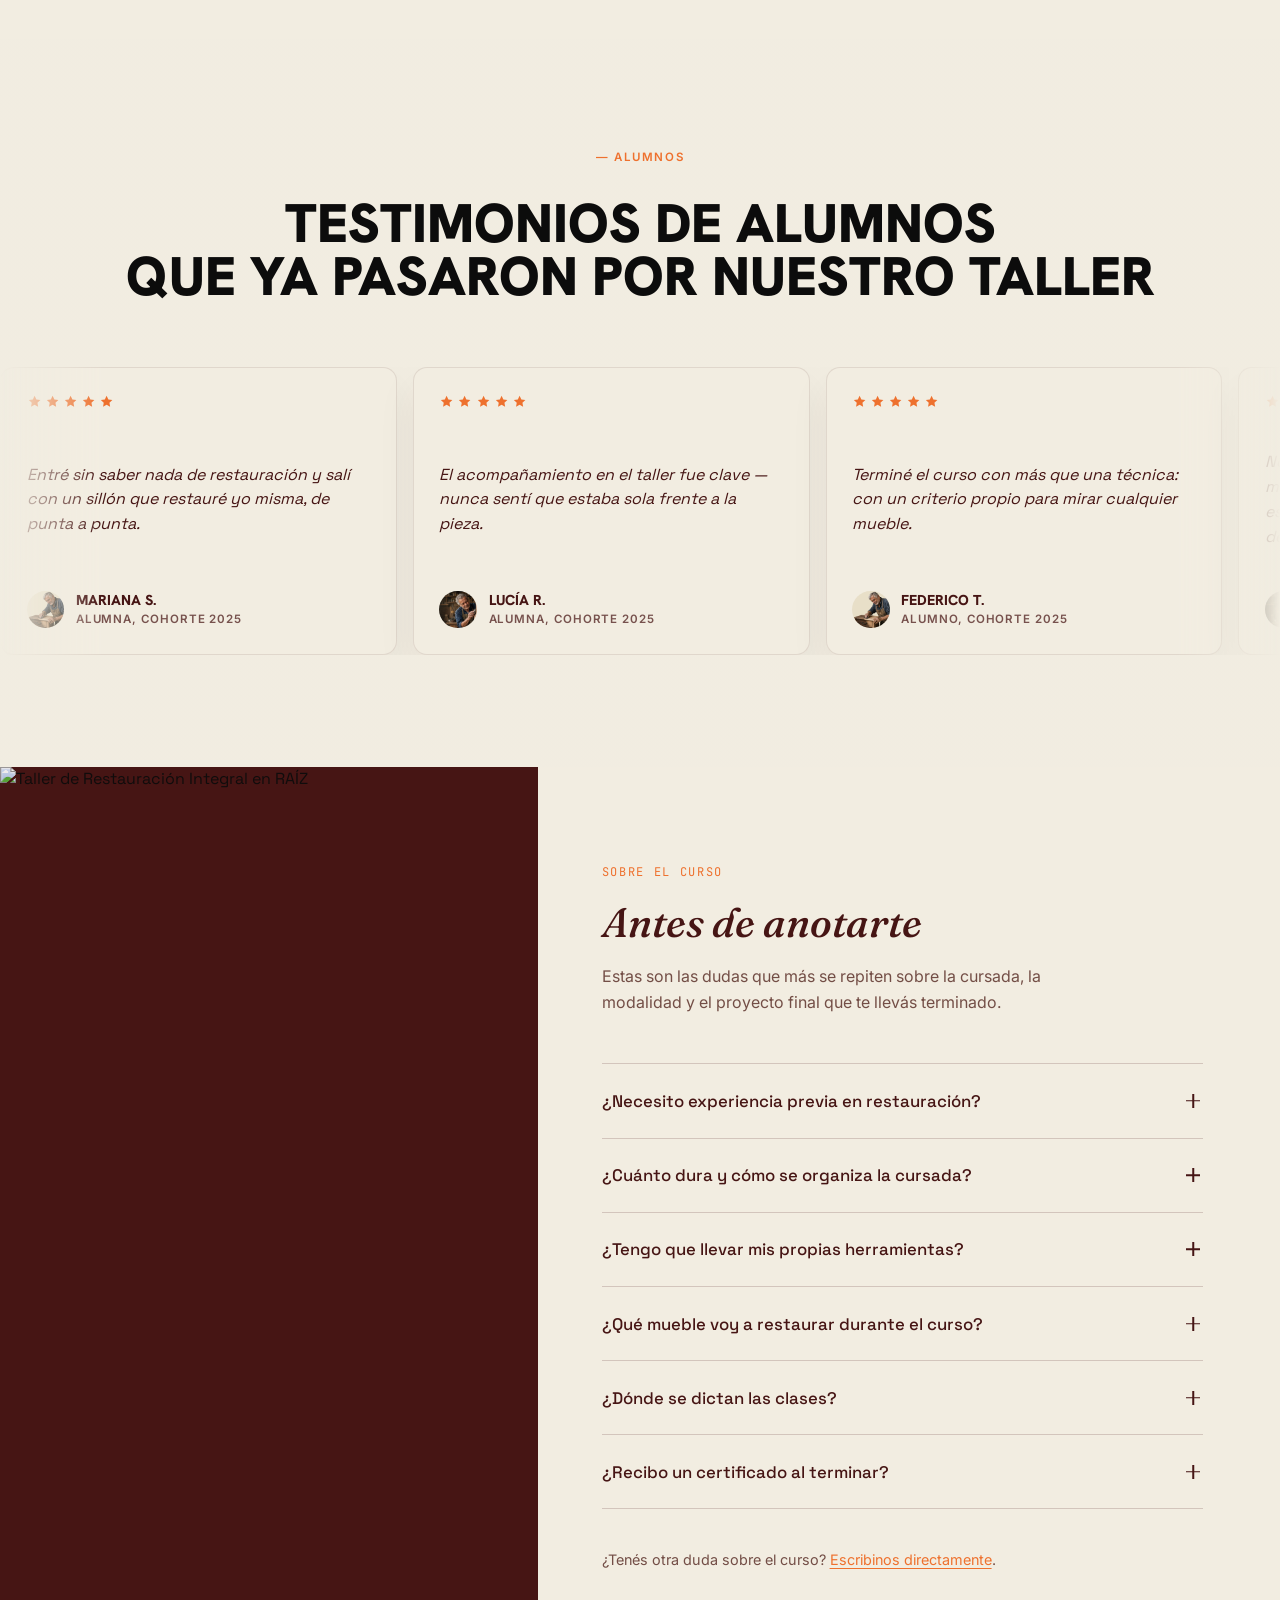
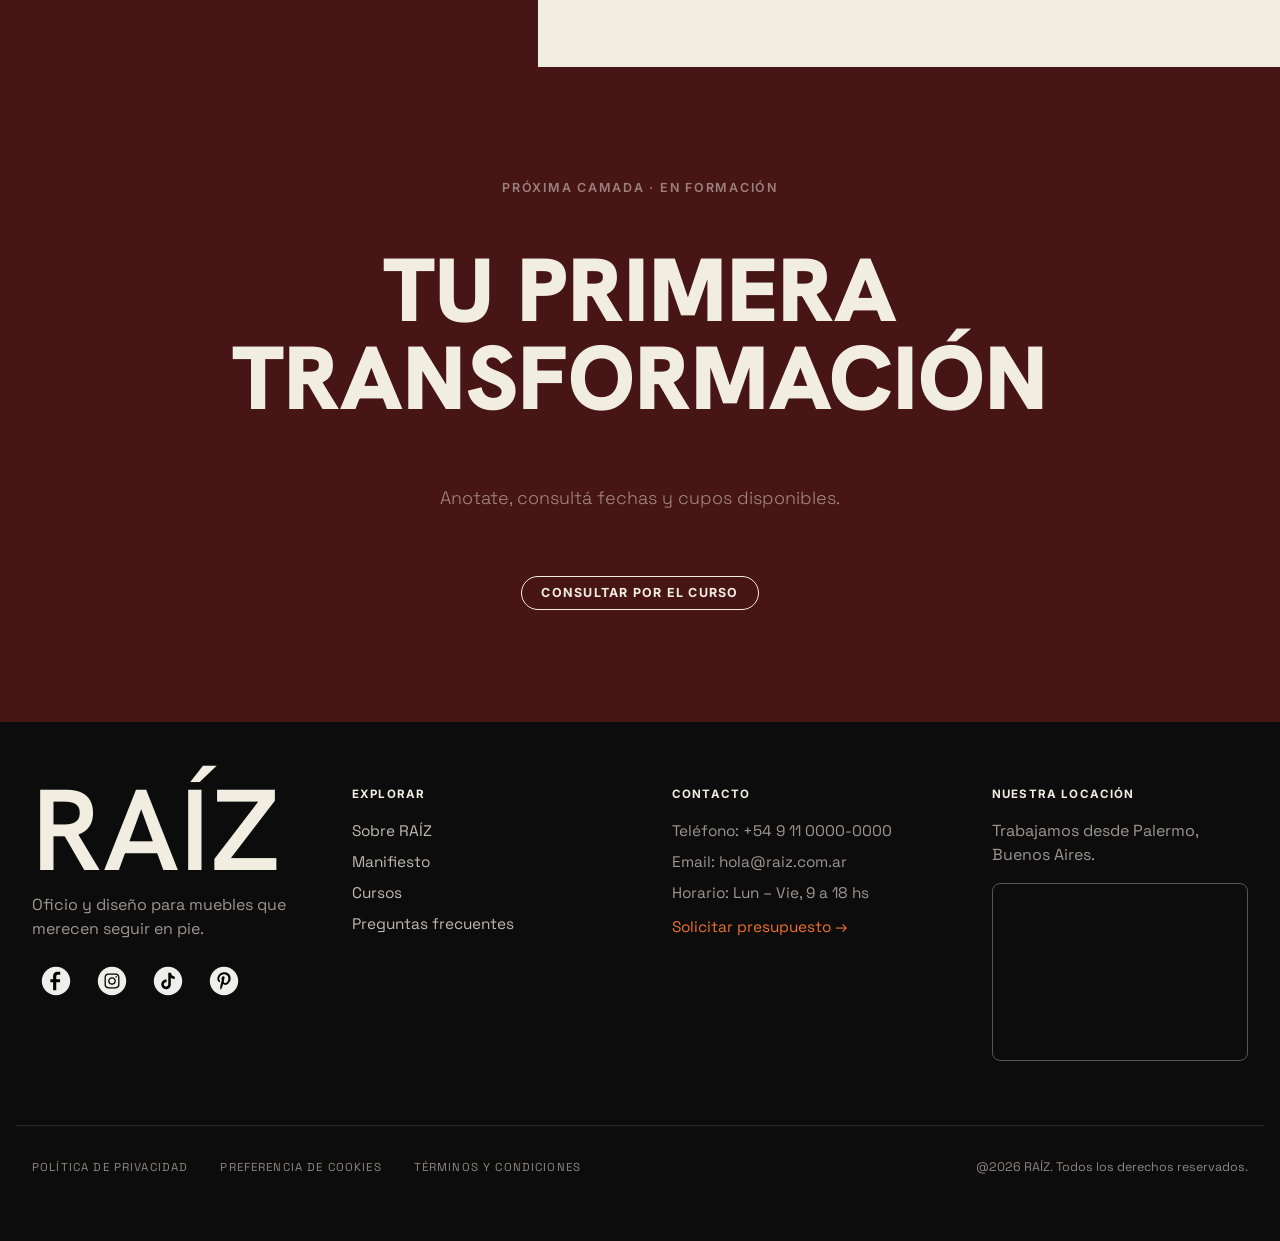
==== commit 1daf53df: "ACTUALIZACIÓN ENTREGA" ====
--- a/curso-restauracion.html
+++ b/curso-restauracion.html
@@ -1,4 +1,4 @@
-﻿<!DOCTYPE html>
+<!DOCTYPE html>
 <html lang="es">
 <head>
 <meta charset="UTF-8">
@@ -7,7 +7,7 @@
 <meta name="description" content="Curso de Servicio integral de restauración de RAÍZ: módulos, materiales, modalidad y beneficios para quienes quieren transformar muebles con historia.">
 <link rel="preconnect" href="https://fonts.googleapis.com">
 <link rel="preconnect" href="https://fonts.gstatic.com" crossorigin>
-<link href="https://fonts.googleapis.com/css2?family=Hanken+Grotesk:wght@600;800;900&family=Space+Grotesk:wght@400;600;700&family=Inter:wght@500;600;700&display=swap" rel="stylesheet">
+<link href="https://fonts.googleapis.com/css2?family=Fraunces:ital,wght@1,500&family=Hanken+Grotesk:wght@600;800;900&family=Inter:wght@400;500;600;700&family=JetBrains+Mono:wght@500&family=Space+Grotesk:wght@400;500;600;700&display=swap" rel="stylesheet">
 <link rel="stylesheet" href="https://use.typekit.net/fam1two.css">
 <link rel="stylesheet" href="style.css">
 <link rel="stylesheet" href="curso.css">
@@ -22,6 +22,13 @@
     <a href="index.html" class="logo-raiz logo-header" aria-label="RAÍZ, inicio">
       RAÍZ
     </a>
+    <nav class="header-nav" aria-label="Navegación principal">
+      <a href="index.html#oficios" class="header-nav__link">Cursos</a>
+      <a href="index.html#capsula" class="header-nav__link">Muebles Cápsula</a>
+      <a href="index.html#manifiesto" class="header-nav__link">Nosotros</a>
+      <a href="index.html#contacto" class="header-nav__link">Contacto</a>
+      <a href="index.html#hero" class="header-nav__link">Inicio</a>
+    </nav>
     <button class="menu-toggle" type="button" aria-controls="siteMenu" aria-expanded="false">
       <span>MENU</span>
     </button>
@@ -35,7 +42,7 @@
   <div class="envoltura curso-hero-grid">
     <div>
       <span class="ojo curso-eyebrow reveal">01 - Curso destacado</span>
-      <h1 class="curso-hero-titulo reveal">Aprendé a diagnosticar, reconstruir y rediseñar muebles<br>para darles una nueva vida<br></h1>
+      <h1 class="curso-hero-titulo reveal">Curso integral<br>de restauración<br></h1>
       <p class="curso-hero-bajada reveal">Un recorrido completo por el oficio de restaurar: diagnóstico, intervención estructural, terminación y criterio estético contemporáneo. Aprendé a leer un mueble antes de transformarlo.</p>
       <div class="curso-hero-acciones reveal">
         <a href="#consultar" class="btn btn-primary">
@@ -53,25 +60,47 @@
     </div>
   </div>
 
-  <div class="envoltura curso-datos-rapidos reveal">
-    <div class="dato-rapido">
-      <span class="dato-numero">8</span>
-      <span class="dato-label">Semanas de duración</span>
-    </div>
-    <div class="dato-rapido">
-      <span class="dato-numero">04</span>
-      <span class="dato-label">Módulos prácticos</span>
-    </div>
-    <div class="dato-rapido">
-      <span class="dato-numero">+1</span>
-      <span class="dato-label">Pieza propia restaurada</span>
-    </div>
-    <div class="dato-rapido">
-      <span class="dato-numero">Taller</span>
-      <span class="dato-label">Modalidad presencial</span>
-    </div>
-  </div>
-</section>
+</section>
+
+<div class="curso-datos-wrap">
+  <div class="envoltura curso-datos-rapidos">
+    <div class="dato-rapido reveal" style="--i:0">
+      <img class="dato-icono" src="assets/icons/calendario.svg.svg" alt="" aria-hidden="true">
+      <span class="dato-texto">
+        <span class="dato-titulo">Duración</span>
+        <span class="dato-bajada">4 semanas</span>
+      </span>
+    </div>
+    <div class="dato-rapido reveal" style="--i:1">
+      <img class="dato-icono" src="assets/icons/taller.svg.svg" alt="" aria-hidden="true">
+      <span class="dato-texto">
+        <span class="dato-titulo">Modalidad</span>
+        <span class="dato-bajada">Presencial en taller</span>
+      </span>
+    </div>
+    <div class="dato-rapido reveal" style="--i:2">
+      <img class="dato-icono" src="assets/icons/grupo.svg.svg" alt="" aria-hidden="true">
+      <span class="dato-texto">
+        <span class="dato-titulo">Cupos</span>
+        <span class="dato-bajada">Máx. 10 personas</span>
+      </span>
+    </div>
+    <div class="dato-rapido reveal" style="--i:3">
+      <img class="dato-icono" src="assets/icons/nivel.svg.svg" alt="" aria-hidden="true">
+      <span class="dato-texto">
+        <span class="dato-titulo">Nivel de experiencia</span>
+        <span class="dato-bajada">Sin experiencia previa</span>
+      </span>
+    </div>
+    <div class="dato-rapido reveal" style="--i:4">
+      <img class="dato-icono" src="assets/icons/check.svg.svg" alt="" aria-hidden="true">
+      <span class="dato-texto">
+        <span class="dato-titulo">Pieza propia</span>
+        <span class="dato-bajada">+1 pieza restaurada</span>
+      </span>
+    </div>
+  </div>
+</div>
 
 <!-- ============================================================
      PROCESO - 4 etapas con reveal por scroll
@@ -114,7 +143,7 @@
   <div class="envoltura">
     <span class="ojo seccion-eyebrow reveal">— Casos reales</span>
     <h2 class="seccion-titulo-f reveal">Antes y después</h2>
-    <p class="casos-bajada reveal">El resultado de aplicar el proceso completo, pieza por pieza. Trabajos de alumnos, de diagnóstico a terminación.</p>
+    <p class="casos-bajada reveal">El resultado de aplicar el proceso completo, pieza por pieza. <br>Trabajos de alumnos, de diagnóstico a terminación.<br></p>
 
     <div class="casos-grid">
       <article class="caso-card reveal" style="--i:0">
@@ -247,63 +276,63 @@
       <button class="alumno-card alumno-card--claro" type="button" data-texto="Entré sin saber nada de restauración y salí con un sillón que restauré yo misma, de punta a punta." data-nombre="Mariana S." data-rol="Alumna, cohorte 2025">
         <span class="alumno-estrellas" aria-label="5 estrellas"><svg viewBox="0 0 24 24" aria-hidden="true"><path d="M12 2.8l2.8 5.7 6.3.9-4.6 4.4 1.1 6.2-5.6-2.9L6.4 20l1.1-6.2-4.6-4.4 6.3-.9L12 2.8z"/></svg><svg viewBox="0 0 24 24" aria-hidden="true"><path d="M12 2.8l2.8 5.7 6.3.9-4.6 4.4 1.1 6.2-5.6-2.9L6.4 20l1.1-6.2-4.6-4.4 6.3-.9L12 2.8z"/></svg><svg viewBox="0 0 24 24" aria-hidden="true"><path d="M12 2.8l2.8 5.7 6.3.9-4.6 4.4 1.1 6.2-5.6-2.9L6.4 20l1.1-6.2-4.6-4.4 6.3-.9L12 2.8z"/></svg><svg viewBox="0 0 24 24" aria-hidden="true"><path d="M12 2.8l2.8 5.7 6.3.9-4.6 4.4 1.1 6.2-5.6-2.9L6.4 20l1.1-6.2-4.6-4.4 6.3-.9L12 2.8z"/></svg><svg viewBox="0 0 24 24" aria-hidden="true"><path d="M12 2.8l2.8 5.7 6.3.9-4.6 4.4 1.1 6.2-5.6-2.9L6.4 20l1.1-6.2-4.6-4.4 6.3-.9L12 2.8z"/></svg></span>
         <blockquote>Entré sin saber nada de restauración y salí con un sillón que restauré yo misma, de punta a punta.</blockquote>
-        <span class="alumno-meta"><strong>Mariana S.</strong><span>Alumna, cohorte 2025</span></span>
+        <span class="alumno-meta"><span class="alumno-meta__avatar"><img src="assets/images/persona1.png" alt=""></span><span class="alumno-meta__texto"><strong>Mariana S.</strong><span>Alumna, cohorte 2025</span></span></span>
       </button>
       <button class="alumno-card alumno-card--crudo" type="button" data-texto="El acompañamiento en el taller fue clave — nunca sentí que estaba sola frente a la pieza." data-nombre="Lucía R." data-rol="Alumna, cohorte 2025">
         <span class="alumno-estrellas" aria-label="5 estrellas"><svg viewBox="0 0 24 24" aria-hidden="true"><path d="M12 2.8l2.8 5.7 6.3.9-4.6 4.4 1.1 6.2-5.6-2.9L6.4 20l1.1-6.2-4.6-4.4 6.3-.9L12 2.8z"/></svg><svg viewBox="0 0 24 24" aria-hidden="true"><path d="M12 2.8l2.8 5.7 6.3.9-4.6 4.4 1.1 6.2-5.6-2.9L6.4 20l1.1-6.2-4.6-4.4 6.3-.9L12 2.8z"/></svg><svg viewBox="0 0 24 24" aria-hidden="true"><path d="M12 2.8l2.8 5.7 6.3.9-4.6 4.4 1.1 6.2-5.6-2.9L6.4 20l1.1-6.2-4.6-4.4 6.3-.9L12 2.8z"/></svg><svg viewBox="0 0 24 24" aria-hidden="true"><path d="M12 2.8l2.8 5.7 6.3.9-4.6 4.4 1.1 6.2-5.6-2.9L6.4 20l1.1-6.2-4.6-4.4 6.3-.9L12 2.8z"/></svg><svg viewBox="0 0 24 24" aria-hidden="true"><path d="M12 2.8l2.8 5.7 6.3.9-4.6 4.4 1.1 6.2-5.6-2.9L6.4 20l1.1-6.2-4.6-4.4 6.3-.9L12 2.8z"/></svg></span>
         <blockquote>El acompañamiento en el taller fue clave — nunca sentí que estaba sola frente a la pieza.</blockquote>
-        <span class="alumno-meta"><strong>Lucía R.</strong><span>Alumna, cohorte 2025</span></span>
+        <span class="alumno-meta"><span class="alumno-meta__avatar"><img src="assets/images/persona2.png" alt=""></span><span class="alumno-meta__texto"><strong>Lucía R.</strong><span>Alumna, cohorte 2025</span></span></span>
       </button>
       <button class="alumno-card alumno-card--claro" type="button" data-texto="Terminé el curso con más que una técnica: con un criterio propio para mirar cualquier mueble." data-nombre="Federico T." data-rol="Alumno, cohorte 2025">
         <span class="alumno-estrellas" aria-label="5 estrellas"><svg viewBox="0 0 24 24" aria-hidden="true"><path d="M12 2.8l2.8 5.7 6.3.9-4.6 4.4 1.1 6.2-5.6-2.9L6.4 20l1.1-6.2-4.6-4.4 6.3-.9L12 2.8z"/></svg><svg viewBox="0 0 24 24" aria-hidden="true"><path d="M12 2.8l2.8 5.7 6.3.9-4.6 4.4 1.1 6.2-5.6-2.9L6.4 20l1.1-6.2-4.6-4.4 6.3-.9L12 2.8z"/></svg><svg viewBox="0 0 24 24" aria-hidden="true"><path d="M12 2.8l2.8 5.7 6.3.9-4.6 4.4 1.1 6.2-5.6-2.9L6.4 20l1.1-6.2-4.6-4.4 6.3-.9L12 2.8z"/></svg><svg viewBox="0 0 24 24" aria-hidden="true"><path d="M12 2.8l2.8 5.7 6.3.9-4.6 4.4 1.1 6.2-5.6-2.9L6.4 20l1.1-6.2-4.6-4.4 6.3-.9L12 2.8z"/></svg><svg viewBox="0 0 24 24" aria-hidden="true"><path d="M12 2.8l2.8 5.7 6.3.9-4.6 4.4 1.1 6.2-5.6-2.9L6.4 20l1.1-6.2-4.6-4.4 6.3-.9L12 2.8z"/></svg></span>
         <blockquote>Terminé el curso con más que una técnica: con un criterio propio para mirar cualquier mueble.</blockquote>
-        <span class="alumno-meta"><strong>Federico T.</strong><span>Alumno, cohorte 2025</span></span>
+        <span class="alumno-meta"><span class="alumno-meta__avatar"><img src="assets/images/persona1.png" alt=""></span><span class="alumno-meta__texto"><strong>Federico T.</strong><span>Alumno, cohorte 2025</span></span></span>
       </button>
       <button class="alumno-card alumno-card--crudo" type="button" data-texto="No esperaba que un curso de restauración me enseñara tanto sobre paciencia. La estructura del mueble te obliga a ir despacio." data-nombre="Camila V." data-rol="Alumna, cohorte 2025">
         <span class="alumno-estrellas" aria-label="5 estrellas"><svg viewBox="0 0 24 24" aria-hidden="true"><path d="M12 2.8l2.8 5.7 6.3.9-4.6 4.4 1.1 6.2-5.6-2.9L6.4 20l1.1-6.2-4.6-4.4 6.3-.9L12 2.8z"/></svg><svg viewBox="0 0 24 24" aria-hidden="true"><path d="M12 2.8l2.8 5.7 6.3.9-4.6 4.4 1.1 6.2-5.6-2.9L6.4 20l1.1-6.2-4.6-4.4 6.3-.9L12 2.8z"/></svg><svg viewBox="0 0 24 24" aria-hidden="true"><path d="M12 2.8l2.8 5.7 6.3.9-4.6 4.4 1.1 6.2-5.6-2.9L6.4 20l1.1-6.2-4.6-4.4 6.3-.9L12 2.8z"/></svg><svg viewBox="0 0 24 24" aria-hidden="true"><path d="M12 2.8l2.8 5.7 6.3.9-4.6 4.4 1.1 6.2-5.6-2.9L6.4 20l1.1-6.2-4.6-4.4 6.3-.9L12 2.8z"/></svg><svg viewBox="0 0 24 24" aria-hidden="true"><path d="M12 2.8l2.8 5.7 6.3.9-4.6 4.4 1.1 6.2-5.6-2.9L6.4 20l1.1-6.2-4.6-4.4 6.3-.9L12 2.8z"/></svg></span>
         <blockquote>No esperaba que un curso de restauración me enseñara tanto sobre paciencia. La estructura del mueble te obliga a ir despacio.</blockquote>
-        <span class="alumno-meta"><strong>Camila V.</strong><span>Alumna, cohorte 2025</span></span>
+        <span class="alumno-meta"><span class="alumno-meta__avatar"><img src="assets/images/persona2.png" alt=""></span><span class="alumno-meta__texto"><strong>Camila V.</strong><span>Alumna, cohorte 2025</span></span></span>
       </button>
       <button class="alumno-card alumno-card--claro" type="button" data-texto="Llegué pensando en lijar y barnizar, y terminé entendiendo de maderas, uniones, tapizados. Fue mucho más de lo que imaginé." data-nombre="Martín P." data-rol="Alumno, cohorte 2025">
         <span class="alumno-estrellas" aria-label="5 estrellas"><svg viewBox="0 0 24 24" aria-hidden="true"><path d="M12 2.8l2.8 5.7 6.3.9-4.6 4.4 1.1 6.2-5.6-2.9L6.4 20l1.1-6.2-4.6-4.4 6.3-.9L12 2.8z"/></svg><svg viewBox="0 0 24 24" aria-hidden="true"><path d="M12 2.8l2.8 5.7 6.3.9-4.6 4.4 1.1 6.2-5.6-2.9L6.4 20l1.1-6.2-4.6-4.4 6.3-.9L12 2.8z"/></svg><svg viewBox="0 0 24 24" aria-hidden="true"><path d="M12 2.8l2.8 5.7 6.3.9-4.6 4.4 1.1 6.2-5.6-2.9L6.4 20l1.1-6.2-4.6-4.4 6.3-.9L12 2.8z"/></svg><svg viewBox="0 0 24 24" aria-hidden="true"><path d="M12 2.8l2.8 5.7 6.3.9-4.6 4.4 1.1 6.2-5.6-2.9L6.4 20l1.1-6.2-4.6-4.4 6.3-.9L12 2.8z"/></svg><svg viewBox="0 0 24 24" aria-hidden="true"><path d="M12 2.8l2.8 5.7 6.3.9-4.6 4.4 1.1 6.2-5.6-2.9L6.4 20l1.1-6.2-4.6-4.4 6.3-.9L12 2.8z"/></svg></span>
         <blockquote>Llegué pensando en lijar y barnizar, y terminé entendiendo de maderas, uniones, tapizados. Fue mucho más de lo que imaginé.</blockquote>
-        <span class="alumno-meta"><strong>Martín P.</strong><span>Alumno, cohorte 2025</span></span>
+        <span class="alumno-meta"><span class="alumno-meta__avatar"><img src="assets/images/persona1.png" alt=""></span><span class="alumno-meta__texto"><strong>Martín P.</strong><span>Alumno, cohorte 2025</span></span></span>
       </button>
       <button class="alumno-card alumno-card--crudo" type="button" data-texto="Traje una silla de mi abuela que nadie se animaba a tocar. Hoy está en mi living y la uso todos los días." data-nombre="Julia M." data-rol="Alumna, cohorte 2025">
         <span class="alumno-estrellas" aria-label="5 estrellas"><svg viewBox="0 0 24 24" aria-hidden="true"><path d="M12 2.8l2.8 5.7 6.3.9-4.6 4.4 1.1 6.2-5.6-2.9L6.4 20l1.1-6.2-4.6-4.4 6.3-.9L12 2.8z"/></svg><svg viewBox="0 0 24 24" aria-hidden="true"><path d="M12 2.8l2.8 5.7 6.3.9-4.6 4.4 1.1 6.2-5.6-2.9L6.4 20l1.1-6.2-4.6-4.4 6.3-.9L12 2.8z"/></svg><svg viewBox="0 0 24 24" aria-hidden="true"><path d="M12 2.8l2.8 5.7 6.3.9-4.6 4.4 1.1 6.2-5.6-2.9L6.4 20l1.1-6.2-4.6-4.4 6.3-.9L12 2.8z"/></svg><svg viewBox="0 0 24 24" aria-hidden="true"><path d="M12 2.8l2.8 5.7 6.3.9-4.6 4.4 1.1 6.2-5.6-2.9L6.4 20l1.1-6.2-4.6-4.4 6.3-.9L12 2.8z"/></svg><svg viewBox="0 0 24 24" aria-hidden="true"><path d="M12 2.8l2.8 5.7 6.3.9-4.6 4.4 1.1 6.2-5.6-2.9L6.4 20l1.1-6.2-4.6-4.4 6.3-.9L12 2.8z"/></svg></span>
         <blockquote>Traje una silla de mi abuela que nadie se animaba a tocar. Hoy está en mi living y la uso todos los días.</blockquote>
-        <span class="alumno-meta"><strong>Julia M.</strong><span>Alumna, cohorte 2025</span></span>
+        <span class="alumno-meta"><span class="alumno-meta__avatar"><img src="assets/images/persona2.png" alt=""></span><span class="alumno-meta__texto"><strong>Julia M.</strong><span>Alumna, cohorte 2025</span></span></span>
       </button>
 
       <button class="alumno-card alumno-card--claro" type="button" data-texto="Entré sin saber nada de restauración y salí con un sillón que restauré yo misma, de punta a punta." data-nombre="Mariana S." data-rol="Alumna, cohorte 2025" aria-hidden="true" tabindex="-1">
         <span class="alumno-estrellas" aria-label="5 estrellas"><svg viewBox="0 0 24 24" aria-hidden="true"><path d="M12 2.8l2.8 5.7 6.3.9-4.6 4.4 1.1 6.2-5.6-2.9L6.4 20l1.1-6.2-4.6-4.4 6.3-.9L12 2.8z"/></svg><svg viewBox="0 0 24 24" aria-hidden="true"><path d="M12 2.8l2.8 5.7 6.3.9-4.6 4.4 1.1 6.2-5.6-2.9L6.4 20l1.1-6.2-4.6-4.4 6.3-.9L12 2.8z"/></svg><svg viewBox="0 0 24 24" aria-hidden="true"><path d="M12 2.8l2.8 5.7 6.3.9-4.6 4.4 1.1 6.2-5.6-2.9L6.4 20l1.1-6.2-4.6-4.4 6.3-.9L12 2.8z"/></svg><svg viewBox="0 0 24 24" aria-hidden="true"><path d="M12 2.8l2.8 5.7 6.3.9-4.6 4.4 1.1 6.2-5.6-2.9L6.4 20l1.1-6.2-4.6-4.4 6.3-.9L12 2.8z"/></svg><svg viewBox="0 0 24 24" aria-hidden="true"><path d="M12 2.8l2.8 5.7 6.3.9-4.6 4.4 1.1 6.2-5.6-2.9L6.4 20l1.1-6.2-4.6-4.4 6.3-.9L12 2.8z"/></svg></span>
         <blockquote>Entré sin saber nada de restauración y salí con un sillón que restauré yo misma, de punta a punta.</blockquote>
-        <span class="alumno-meta"><strong>Mariana S.</strong><span>Alumna, cohorte 2025</span></span>
+        <span class="alumno-meta"><span class="alumno-meta__avatar"><img src="assets/images/persona1.png" alt=""></span><span class="alumno-meta__texto"><strong>Mariana S.</strong><span>Alumna, cohorte 2025</span></span></span>
       </button>
       <button class="alumno-card alumno-card--crudo" type="button" data-texto="El acompañamiento en el taller fue clave — nunca sentí que estaba sola frente a la pieza." data-nombre="Lucía R." data-rol="Alumna, cohorte 2025" aria-hidden="true" tabindex="-1">
         <span class="alumno-estrellas" aria-label="5 estrellas"><svg viewBox="0 0 24 24" aria-hidden="true"><path d="M12 2.8l2.8 5.7 6.3.9-4.6 4.4 1.1 6.2-5.6-2.9L6.4 20l1.1-6.2-4.6-4.4 6.3-.9L12 2.8z"/></svg><svg viewBox="0 0 24 24" aria-hidden="true"><path d="M12 2.8l2.8 5.7 6.3.9-4.6 4.4 1.1 6.2-5.6-2.9L6.4 20l1.1-6.2-4.6-4.4 6.3-.9L12 2.8z"/></svg><svg viewBox="0 0 24 24" aria-hidden="true"><path d="M12 2.8l2.8 5.7 6.3.9-4.6 4.4 1.1 6.2-5.6-2.9L6.4 20l1.1-6.2-4.6-4.4 6.3-.9L12 2.8z"/></svg><svg viewBox="0 0 24 24" aria-hidden="true"><path d="M12 2.8l2.8 5.7 6.3.9-4.6 4.4 1.1 6.2-5.6-2.9L6.4 20l1.1-6.2-4.6-4.4 6.3-.9L12 2.8z"/></svg><svg viewBox="0 0 24 24" aria-hidden="true"><path d="M12 2.8l2.8 5.7 6.3.9-4.6 4.4 1.1 6.2-5.6-2.9L6.4 20l1.1-6.2-4.6-4.4 6.3-.9L12 2.8z"/></svg></span>
         <blockquote>El acompañamiento en el taller fue clave — nunca sentí que estaba sola frente a la pieza.</blockquote>
-        <span class="alumno-meta"><strong>Lucía R.</strong><span>Alumna, cohorte 2025</span></span>
+        <span class="alumno-meta"><span class="alumno-meta__avatar"><img src="assets/images/persona2.png" alt=""></span><span class="alumno-meta__texto"><strong>Lucía R.</strong><span>Alumna, cohorte 2025</span></span></span>
       </button>
       <button class="alumno-card alumno-card--claro" type="button" data-texto="Terminé el curso con más que una técnica: con un criterio propio para mirar cualquier mueble." data-nombre="Federico T." data-rol="Alumno, cohorte 2025" aria-hidden="true" tabindex="-1">
         <span class="alumno-estrellas" aria-label="5 estrellas"><svg viewBox="0 0 24 24" aria-hidden="true"><path d="M12 2.8l2.8 5.7 6.3.9-4.6 4.4 1.1 6.2-5.6-2.9L6.4 20l1.1-6.2-4.6-4.4 6.3-.9L12 2.8z"/></svg><svg viewBox="0 0 24 24" aria-hidden="true"><path d="M12 2.8l2.8 5.7 6.3.9-4.6 4.4 1.1 6.2-5.6-2.9L6.4 20l1.1-6.2-4.6-4.4 6.3-.9L12 2.8z"/></svg><svg viewBox="0 0 24 24" aria-hidden="true"><path d="M12 2.8l2.8 5.7 6.3.9-4.6 4.4 1.1 6.2-5.6-2.9L6.4 20l1.1-6.2-4.6-4.4 6.3-.9L12 2.8z"/></svg><svg viewBox="0 0 24 24" aria-hidden="true"><path d="M12 2.8l2.8 5.7 6.3.9-4.6 4.4 1.1 6.2-5.6-2.9L6.4 20l1.1-6.2-4.6-4.4 6.3-.9L12 2.8z"/></svg><svg viewBox="0 0 24 24" aria-hidden="true"><path d="M12 2.8l2.8 5.7 6.3.9-4.6 4.4 1.1 6.2-5.6-2.9L6.4 20l1.1-6.2-4.6-4.4 6.3-.9L12 2.8z"/></svg></span>
         <blockquote>Terminé el curso con más que una técnica: con un criterio propio para mirar cualquier mueble.</blockquote>
-        <span class="alumno-meta"><strong>Federico T.</strong><span>Alumno, cohorte 2025</span></span>
+        <span class="alumno-meta"><span class="alumno-meta__avatar"><img src="assets/images/persona1.png" alt=""></span><span class="alumno-meta__texto"><strong>Federico T.</strong><span>Alumno, cohorte 2025</span></span></span>
       </button>
       <button class="alumno-card alumno-card--crudo" type="button" data-texto="No esperaba que un curso de restauración me enseñara tanto sobre paciencia. La estructura del mueble te obliga a ir despacio." data-nombre="Camila V." data-rol="Alumna, cohorte 2025" aria-hidden="true" tabindex="-1">
         <span class="alumno-estrellas" aria-label="5 estrellas"><svg viewBox="0 0 24 24" aria-hidden="true"><path d="M12 2.8l2.8 5.7 6.3.9-4.6 4.4 1.1 6.2-5.6-2.9L6.4 20l1.1-6.2-4.6-4.4 6.3-.9L12 2.8z"/></svg><svg viewBox="0 0 24 24" aria-hidden="true"><path d="M12 2.8l2.8 5.7 6.3.9-4.6 4.4 1.1 6.2-5.6-2.9L6.4 20l1.1-6.2-4.6-4.4 6.3-.9L12 2.8z"/></svg><svg viewBox="0 0 24 24" aria-hidden="true"><path d="M12 2.8l2.8 5.7 6.3.9-4.6 4.4 1.1 6.2-5.6-2.9L6.4 20l1.1-6.2-4.6-4.4 6.3-.9L12 2.8z"/></svg><svg viewBox="0 0 24 24" aria-hidden="true"><path d="M12 2.8l2.8 5.7 6.3.9-4.6 4.4 1.1 6.2-5.6-2.9L6.4 20l1.1-6.2-4.6-4.4 6.3-.9L12 2.8z"/></svg><svg viewBox="0 0 24 24" aria-hidden="true"><path d="M12 2.8l2.8 5.7 6.3.9-4.6 4.4 1.1 6.2-5.6-2.9L6.4 20l1.1-6.2-4.6-4.4 6.3-.9L12 2.8z"/></svg></span>
         <blockquote>No esperaba que un curso de restauración me enseñara tanto sobre paciencia. La estructura del mueble te obliga a ir despacio.</blockquote>
-        <span class="alumno-meta"><strong>Camila V.</strong><span>Alumna, cohorte 2025</span></span>
+        <span class="alumno-meta"><span class="alumno-meta__avatar"><img src="assets/images/persona2.png" alt=""></span><span class="alumno-meta__texto"><strong>Camila V.</strong><span>Alumna, cohorte 2025</span></span></span>
       </button>
       <button class="alumno-card alumno-card--claro" type="button" data-texto="Llegué pensando en lijar y barnizar, y terminé entendiendo de maderas, uniones, tapizados. Fue mucho más de lo que imaginé." data-nombre="Martín P." data-rol="Alumno, cohorte 2025" aria-hidden="true" tabindex="-1">
         <span class="alumno-estrellas" aria-label="5 estrellas"><svg viewBox="0 0 24 24" aria-hidden="true"><path d="M12 2.8l2.8 5.7 6.3.9-4.6 4.4 1.1 6.2-5.6-2.9L6.4 20l1.1-6.2-4.6-4.4 6.3-.9L12 2.8z"/></svg><svg viewBox="0 0 24 24" aria-hidden="true"><path d="M12 2.8l2.8 5.7 6.3.9-4.6 4.4 1.1 6.2-5.6-2.9L6.4 20l1.1-6.2-4.6-4.4 6.3-.9L12 2.8z"/></svg><svg viewBox="0 0 24 24" aria-hidden="true"><path d="M12 2.8l2.8 5.7 6.3.9-4.6 4.4 1.1 6.2-5.6-2.9L6.4 20l1.1-6.2-4.6-4.4 6.3-.9L12 2.8z"/></svg><svg viewBox="0 0 24 24" aria-hidden="true"><path d="M12 2.8l2.8 5.7 6.3.9-4.6 4.4 1.1 6.2-5.6-2.9L6.4 20l1.1-6.2-4.6-4.4 6.3-.9L12 2.8z"/></svg><svg viewBox="0 0 24 24" aria-hidden="true"><path d="M12 2.8l2.8 5.7 6.3.9-4.6 4.4 1.1 6.2-5.6-2.9L6.4 20l1.1-6.2-4.6-4.4 6.3-.9L12 2.8z"/></svg></span>
         <blockquote>Llegué pensando en lijar y barnizar, y terminé entendiendo de maderas, uniones, tapizados. Fue mucho más de lo que imaginé.</blockquote>
-        <span class="alumno-meta"><strong>Martín P.</strong><span>Alumno, cohorte 2025</span></span>
+        <span class="alumno-meta"><span class="alumno-meta__avatar"><img src="assets/images/persona1.png" alt=""></span><span class="alumno-meta__texto"><strong>Martín P.</strong><span>Alumno, cohorte 2025</span></span></span>
       </button>
       <button class="alumno-card alumno-card--crudo" type="button" data-texto="Traje una silla de mi abuela que nadie se animaba a tocar. Hoy está en mi living y la uso todos los días." data-nombre="Julia M." data-rol="Alumna, cohorte 2025" aria-hidden="true" tabindex="-1">
         <span class="alumno-estrellas" aria-label="5 estrellas"><svg viewBox="0 0 24 24" aria-hidden="true"><path d="M12 2.8l2.8 5.7 6.3.9-4.6 4.4 1.1 6.2-5.6-2.9L6.4 20l1.1-6.2-4.6-4.4 6.3-.9L12 2.8z"/></svg><svg viewBox="0 0 24 24" aria-hidden="true"><path d="M12 2.8l2.8 5.7 6.3.9-4.6 4.4 1.1 6.2-5.6-2.9L6.4 20l1.1-6.2-4.6-4.4 6.3-.9L12 2.8z"/></svg><svg viewBox="0 0 24 24" aria-hidden="true"><path d="M12 2.8l2.8 5.7 6.3.9-4.6 4.4 1.1 6.2-5.6-2.9L6.4 20l1.1-6.2-4.6-4.4 6.3-.9L12 2.8z"/></svg><svg viewBox="0 0 24 24" aria-hidden="true"><path d="M12 2.8l2.8 5.7 6.3.9-4.6 4.4 1.1 6.2-5.6-2.9L6.4 20l1.1-6.2-4.6-4.4 6.3-.9L12 2.8z"/></svg><svg viewBox="0 0 24 24" aria-hidden="true"><path d="M12 2.8l2.8 5.7 6.3.9-4.6 4.4 1.1 6.2-5.6-2.9L6.4 20l1.1-6.2-4.6-4.4 6.3-.9L12 2.8z"/></svg></span>
         <blockquote>Traje una silla de mi abuela que nadie se animaba a tocar. Hoy está en mi living y la uso todos los días.</blockquote>
-        <span class="alumno-meta"><strong>Julia M.</strong><span>Alumna, cohorte 2025</span></span>
+        <span class="alumno-meta"><span class="alumno-meta__avatar"><img src="assets/images/persona2.png" alt=""></span><span class="alumno-meta__texto"><strong>Julia M.</strong><span>Alumna, cohorte 2025</span></span></span>
       </button>
     </div>
   </div>
@@ -317,13 +346,93 @@
     </div>
   </div>
 </section>
+
+<!-- ============================================================
+     PREGUNTAS FRECUENTES
+     ============================================================ -->
+<section class="faq" id="preguntas-frecuentes">
+  <div class="faq__media">
+    <img src="assets/images/curso-taller.jpg" alt="Taller de Restauración Integral en RAÍZ">
+  </div>
+
+  <div class="faq__content">
+    <span class="faq__eyebrow">Sobre el curso</span>
+    <h2 class="faq__title">Antes de anotarte</h2>
+    <p class="faq__lead">Estas son las dudas que más se repiten sobre la cursada, la modalidad y el proyecto final que te llevás terminado.</p>
+
+    <div class="faq__list">
+      <div class="faq__item" data-open="false">
+        <button class="faq__question" aria-expanded="false" aria-controls="faq-answer-1" id="faq-question-1">
+          ¿Necesito experiencia previa en restauración?
+          <span class="faq__icon" aria-hidden="true"></span>
+        </button>
+        <div class="faq__answer-wrap" id="faq-answer-1" role="region" aria-labelledby="faq-question-1">
+          <p class="faq__answer">No. El primer módulo cubre herramientas, materiales y lectura del mueble antes de tocar madera. Si ya restauraste antes, vas a avanzar más rápido en las etapas iniciales, pero no es un requisito para anotarte.</p>
+        </div>
+      </div>
+
+      <div class="faq__item" data-open="false">
+        <button class="faq__question" aria-expanded="false" aria-controls="faq-answer-2" id="faq-question-2">
+          ¿Cuánto dura y cómo se organiza la cursada?
+          <span class="faq__icon" aria-hidden="true"></span>
+        </button>
+        <div class="faq__answer-wrap" id="faq-answer-2" role="region" aria-labelledby="faq-question-2">
+          <p class="faq__answer">Son 8 semanas divididas en 4 módulos, uno por cada etapa del proceso: diagnosticar, desarmar y reparar, reconstruir y diseñar, y terminación. Cada módulo combina clase práctica en taller con trabajo sobre tu propia pieza.</p>
+        </div>
+      </div>
+
+      <div class="faq__item" data-open="false">
+        <button class="faq__question" aria-expanded="false" aria-controls="faq-answer-3" id="faq-question-3">
+          ¿Tengo que llevar mis propias herramientas?
+          <span class="faq__icon" aria-hidden="true"></span>
+        </button>
+        <div class="faq__answer-wrap" id="faq-answer-3" role="region" aria-labelledby="faq-question-3">
+          <p class="faq__answer">No. El taller provee todas las herramientas y la mayoría de los materiales de base. Si querés traer las tuyas para familiarizarte con tu propio equipo, también podés.</p>
+        </div>
+      </div>
+
+      <div class="faq__item" data-open="false">
+        <button class="faq__question" aria-expanded="false" aria-controls="faq-answer-4" id="faq-question-4">
+          ¿Qué mueble voy a restaurar durante el curso?
+          <span class="faq__icon" aria-hidden="true"></span>
+        </button>
+        <div class="faq__answer-wrap" id="faq-answer-4" role="region" aria-labelledby="faq-question-4">
+          <p class="faq__answer">Vos elegís la pieza al inscribirte, con nuestro visto bueno según su complejidad. Va a ser tu proyecto final: pasa por las cuatro etapas del proceso y te la llevás terminada al finalizar el curso.</p>
+        </div>
+      </div>
+
+      <div class="faq__item" data-open="false">
+        <button class="faq__question" aria-expanded="false" aria-controls="faq-answer-5" id="faq-question-5">
+          ¿Dónde se dictan las clases?
+          <span class="faq__icon" aria-hidden="true"></span>
+        </button>
+        <div class="faq__answer-wrap" id="faq-answer-5" role="region" aria-labelledby="faq-question-5">
+          <p class="faq__answer">Todo el cursado es presencial en nuestro taller. Es un curso de trabajo manual sobre pieza real, así que no tiene modalidad virtual.</p>
+        </div>
+      </div>
+
+      <div class="faq__item" data-open="false">
+        <button class="faq__question" aria-expanded="false" aria-controls="faq-answer-6" id="faq-question-6">
+          ¿Recibo un certificado al terminar?
+          <span class="faq__icon" aria-hidden="true"></span>
+        </button>
+        <div class="faq__answer-wrap" id="faq-answer-6" role="region" aria-labelledby="faq-question-6">
+          <p class="faq__answer">Sí, entregamos certificado de finalización una vez completado el proyecto final. Además, tu pieza terminada queda documentada en fotos de antes y después para que la sumes a tu portfolio.</p>
+        </div>
+      </div>
+    </div>
+
+    <p class="faq__footnote">¿Tenés otra duda sobre el curso? <a href="#contacto">Escribinos directamente</a>.</p>
+  </div>
+</section>
+
 <!-- ============================================================
      CTA FINAL - Tu primera transformación
      ============================================================ -->
 <section class="seccion cta-final" id="consultar">
   <div class="envoltura">
     <span class="ojo reveal">Próxima camada · En formación</span>
-    <h2 class="cta-final-titulo reveal"><span>Tu primera</span><br><span>transformación</span></h2>
+    <h1 class="cta-final-titulo reveal"><span>Tu primera</span><br><span>transformación</span></h1>
     <p class="cta-final-texto reveal">Anotate, consultá fechas y cupos disponibles.</p>
     <div class="cta-final-acciones reveal">
       <a href="index.html#contacto" class="btn btn-light">
@@ -341,9 +450,8 @@
   <div class="envoltura">
     <div class="footer-top">
       <div class="footer-marca">
-        <video class="footer-marca-video" autoplay muted playsinline preload="metadata" aria-label="Animación RAÍZ">
-          <source src="assets/videos/video-silla1.mp4" type="video/mp4">
-        </video>
+        <span class="footer-logo-mark">RAÍZ</span>
+        <p class="footer-texto">Oficio y diseño para muebles que merecen seguir en pie.</p>
         <div class="footer-redes">
           <a href="#" aria-label="Facebook">
             <img src="assets/icons/facebook.svg.svg" alt="" aria-hidden="true">
@@ -361,31 +469,50 @@
       </div>
 
       <div class="footer-columna">
-        <h4>Servicios</h4>
-        <ul>
-          <li><a href="index.html#oficios">Restauración integral</a></li>
-          <li><a href="curso-restauracion.html">Cursos</a></li>
-          <li><a href="index.html#capsula">Casos reales</a></li>
-          <li><a href="index.html#contacto">Solicitar presupuesto</a></li>
-        </ul>
-      </div>
-
-      <div class="footer-columna">
-        <h4>Explorar</h4>
+        <h4>EXPLORAR</h4>
         <ul>
           <li><a href="index.html#hero">Sobre RAÍZ</a></li>
           <li><a href="index.html#manifiesto">Manifiesto</a></li>
-          <li><a href="#">Preguntas frecuentes</a></li>
-          <li><a href="index.html#contacto">Contacto</a></li>
+          <li><a href="curso-restauracion.html">Cursos</a></li>
+          <li><a href="#preguntas-frecuentes">Preguntas frecuentes</a></li>
         </ul>
       </div>
+
+      <div class="footer-columna">
+        <h4>CONTACTO</h4>
+        <div class="footer-lista">
+          <!-- Reemplazar por teléfono real -->
+          <p class="footer-texto">Teléfono: +54 9 11 0000-0000</p>
+          <!-- Reemplazar por email real -->
+          <p class="footer-texto">Email: hola@raiz.com.ar</p>
+          <p class="footer-texto">Horario: Lun – Vie, 9 a 18 hs</p>
+          <a class="footer-link-destacado" href="index.html#contacto">Solicitar presupuesto →</a>
+        </div>
+      </div>
+
+      <div class="footer-columna footer-columna--mapa">
+        <h4>NUESTRA LOCACIÓN</h4>
+        <p class="footer-texto">Trabajamos desde Palermo, Buenos Aires.</p>
+        <div class="footer-mapa">
+          <iframe
+            src="https://www.google.com/maps/embed?pb=!1m18!1m12!1m3!1d3284.7!2d-58.4238!3d-34.5875!2m3!1f0!2f0!3f0!3m2!1i1024!2i768!4f13.1!3m3!1m2!1s0x0%3A0x0!2zMzTCsDM1JzE1LjAiUyA1OMKwMjUnMjUuNyJX!5e0!3m2!1ses!2sar!4v1234567890"
+            allowfullscreen
+            loading="lazy"
+            referrerpolicy="no-referrer-when-downgrade"
+            title="Mapa de Palermo, Buenos Aires"></iframe>
+        </div>
+      </div>
     </div>
 
   </div>
 
   <div class="footer-bottom">
-    <span class="footer-logo-mark">RAÍZ</span>
-    <p>© 2026 RAÍZ. Todos los derechos reservados.</p>
+    <nav class="footer-legales" aria-label="Legales">
+      <a href="#">Política de privacidad</a>
+      <a href="#">Preferencia de cookies</a>
+      <a href="#">Términos y condiciones</a>
+    </nav>
+    <p>@2026 RAÍZ. Todos los derechos reservados.</p>
   </div>
 </footer>
 
@@ -399,7 +526,7 @@
   <nav class="site-menu__nav">
     <a href="index.html#hero" class="site-menu__link">Inicio</a>
     <a href="index.html#oficios" class="site-menu__link">Cursos</a>
-    <a href="muebles-capsula.html" class="site-menu__link">Muebles Cápsula</a>
+    <a href="index.html#capsula" class="site-menu__link">Muebles Cápsula</a>
     <a href="index.html#manifiesto" class="site-menu__link">Nosotros</a>
     <a href="index.html#contacto" class="site-menu__link">Contacto</a>
   </nav>
--- a/style.css
+++ b/style.css
@@ -15,6 +15,13 @@
   --color-terracota: #ee712e;
   --color-negro: #0c0c0c;
   --color-lila: #E0D8E5;
+
+  /* Aliases semanticos para componentes reutilizables */
+  --hueso: var(--color-hueso);
+  --crudo: var(--color-crudo);
+  --nogal: var(--color-nogal);
+  --terracota: var(--color-terracota);
+  --oliva: color-mix(in srgb, var(--color-nogal) 72%, var(--color-crudo));
 
   /* Aliases historicos: compatibilidad sin nuevos colores */
   --crema: var(--color-hueso);
@@ -139,7 +146,7 @@
   font-weight: 600;
   text-transform: uppercase;
   letter-spacing: .14em;
-  font-size: var(--tam-label);
+  font-size: var(--tam-boton);
   color: var(--naranja);
 }
 
@@ -163,7 +170,7 @@
 }
 .logo-header{
   font-family: var(--font-wordmark);
-  font-weight: 600;
+  font-weight: 700;
   font-size: clamp(2.1rem, 3.2vw, 3.2rem);
   line-height: .85;
   letter-spacing: .01em;
@@ -341,6 +348,44 @@
   align-items: center;
   justify-content: space-between;
 }
+.header-nav{
+  display: none;
+}
+.header-nav__link{
+  position: relative;
+  display: inline-flex;
+  align-items: center;
+  justify-content: center;
+  font-family: var(--font-label);
+  font-size: var(--tam-boton);
+  font-weight: 700;
+  letter-spacing: .1em;
+  line-height: 1;
+  text-transform: uppercase;
+  color: var(--negro);
+  padding-bottom: .28rem;
+  transition: color var(--t-rapida);
+}
+.header-nav__link::after{
+  content: '';
+  position: absolute;
+  left: 0;
+  bottom: .02em;
+  width: 100%;
+  height: .09em;
+  background: var(--naranja);
+  transform: scaleX(0);
+  transform-origin: left center;
+  transition: transform .45s cubic-bezier(.22,.68,.32,1);
+}
+.header-nav__link:hover,
+.header-nav__link:focus-visible{
+  color: var(--naranja);
+}
+.header-nav__link:hover::after,
+.header-nav__link:focus-visible::after{
+  transform: scaleX(1);
+}
 .menu-toggle{
   position: relative;
   z-index: 110;
@@ -369,6 +414,22 @@
   transform: translateY(-2px);
 }
 
+@media (min-width: 900px){
+  .header .envoltura{
+    gap: clamp(2rem, 4vw, 5rem);
+  }
+  .header-nav{
+    display: flex;
+    align-items: center;
+    justify-content: flex-end;
+   gap: clamp(1.8rem, 3vw, 3.6rem);
+    margin-left: auto;
+  }
+  .menu-toggle{
+    display: none;
+  }
+}
+
 body.menu-abierto{
   overflow: hidden;
 }
@@ -489,146 +550,260 @@
 
 /* ---------- 7. HERO ---------- */
 
-.hero{
-  position:relative;
-  width:100%;height:100vh;
-  overflow:hidden;
-  background:var(--crema, var(--color-hueso));
-}
-.stage{
-  position:absolute;inset:0;
-  display:flex;align-items:center;justify-content:flex-start;
-  padding-left:6vw;
-}
-.word-slide{
-  position:absolute;
-  display:flex;align-items:center;gap:4vw;
-  opacity:0;
-  transform:translateY(40px);
-  transition:opacity 0.6s cubic-bezier(.22,.9,.32,1), transform 0.6s cubic-bezier(.22,.9,.32,1);
-}
-.word-slide.in{opacity:1;transform:translateY(0);}
-.word-slide.out{opacity:0;transform:translateY(-40px);transition:opacity 0.45s ease, transform 0.45s ease;}
-.word-text{
-  position:relative;
-  font-family:var(--font-display);
-  font-weight:900;
-  font-size:clamp(64px,11vw,150px);
-  line-height:0.9;
-  color:var(--tinta, var(--color-nogal));
-  letter-spacing:0;
-  white-space:nowrap;
-  text-transform:uppercase;
-}
-.dot{
-  position:absolute;
-  width:28px;height:28px;
-  border-radius:50%;
-  top:6%;right:-36px;
-}
-.word-photo{
-  width:min(280px,22vw);
-  flex-shrink:0;
-}
-.word-photo img{
-  width:100%;display:block;
-  object-fit:contain;
-  filter:drop-shadow(0 18px 30px color-mix(in srgb, var(--color-nogal) 28%, transparent));
-}
-.s1 .dot{background:var(--color-nogal);}
-.s2 .dot{background:var(--naranja, var(--color-terracota));}
-.s3 .dot{background:var(--burdeos, var(--color-nogal));}
-
-.bg-float{
-  position:absolute;
-  overflow:hidden;
-  opacity:0;
-  transform:rotate(var(--rot,0deg));
-  transition:opacity 1.2s ease;
-  animation:drift 26s ease-in-out infinite;
-}
-.bg-float.in{opacity:0.55;}
-.bg-float img{width:100%;height:100%;object-fit:contain;display:block;filter:saturate(0.92) contrast(1.03);mix-blend-mode:multiply;}
-.bg1{
-  width:180px;height:210px;top:16%;right:9%;animation-delay:0s;--rot:-4deg;
-}
-.bg2{
-  width:240px;height:170px;bottom:14%;right:20%;animation-delay:-9s;--rot:2deg;
-}
-.bg3{
-  width:155px;height:155px;bottom:25%;right:6%;animation-delay:-18s;--rot:-6deg;
-}
-@keyframes drift{
-  0%,100%{transform:translateY(0px) translateX(0px);}
-  50%{transform:translateY(-18px) translateX(-8px);}
-}
-
-.finale{
-  position:absolute;inset:0;
-  display:flex;flex-direction:column;align-items:center;justify-content:center;
-  opacity:0;
-  pointer-events:none;
-  transition:opacity 0.9s ease;
-}
-.finale.in{opacity:1;pointer-events:auto;}
-.finale-logo{
-  font-family:var(--font-wordmark);
-  font-weight:600;
-  font-size:clamp(80px,15vw,200px);
-  color:var(--tinta, var(--color-nogal));
-  letter-spacing:0.01em;
-  line-height:1;
-}
-.finale-kicker{
+.raiz-hero{
+  position: relative;
+  width: 100%;
+  min-height: 100vh;
+  min-height: 100svh;
+  overflow: hidden;
+  isolation: isolate;
+  background: var(--color-hueso);
+}
+.raiz-hero__bg{
+  position: absolute;
+  inset: 0;
+  z-index: 0;
+  width: 100%;
+  height: 100%;
+  object-fit: cover;
+  object-position: center;
+  pointer-events: none;
+  user-select: none;
+}
+.raiz-hero__content{
+  position: relative;
+  z-index: 3;
+  width: min(42vw, 620px);
+  max-width: 620px;
+  min-height: 100vh;
+  min-height: 100svh;
+  display: flex;
+  flex-direction: column;
+  justify-content: center;
+  align-items: flex-start;
+  padding: clamp(6rem, 10vh, 8.5rem) 0 clamp(4rem, 8vh, 6rem) clamp(3rem, 10vw, 12rem);
+  color: var(--color-negro);
+}
+.raiz-hero__content h1{
+  font-family: var(--font-display);
+  font-size: clamp(3rem, 5.8vw, 6.8rem);
+  font-weight: 900;
+  line-height: .98;
+  letter-spacing: 0;
+  text-transform: none;
+}
+.raiz-hero__claim{
+  max-width: 36ch;
+  margin-top: clamp(1.4rem, 2.6vw, 2.4rem);
+  font-family: var(--font-body);
+  font-size: clamp(1rem, 1.35vw, 1.28rem);
+  font-weight: 500;
+  letter-spacing: 0;
+  line-height: 1.32;
+}
+.raiz-hero__btn{
+  cursor: pointer;
+  display: inline-flex;
+  align-items: center;
+  justify-content: center;
+  min-height: 3.2rem;
+  width: fit-content;
+  margin-top: clamp(1.8rem, 3vw, 2.7rem);
+  padding: .95em 1.85em;
+  border: 1.5px solid var(--negro);
+  border-radius: 999px;
+  background: var(--negro);
+  color: var(--crema);
   font-family: var(--font-label);
-  font-size: var(--tam-label);
-  color: var(--tinta, var(--color-nogal));
-  margin-top: 18px;
-  letter-spacing: .06em;
+  font-size: clamp(.86rem, 1vw, .96rem);
+  font-weight: 700;
+  letter-spacing: .1em;
+  line-height: 1;
   text-transform: uppercase;
-  font-weight: 600;
-}
-.finale-sub{
-  font-family: var(--font-label);
-  font-size: var(--tam-label);
-  color:var(--tinta-60, color-mix(in srgb, var(--color-nogal) 60%, transparent));
-  margin-top:10px;letter-spacing:0.04em;
-  text-transform:uppercase;
-  font-weight:600;
-}
-.finale-cta{
-  position:absolute;
-  left:50%;
-  bottom:16vh;
-  z-index:24;
-  opacity:0;
-  pointer-events:none;
-  transform:translateX(-50%) translateY(12px);
-  transition:opacity .45s var(--ease), transform .45s var(--ease), background var(--t-rapida), color var(--t-rapida), border-color var(--t-rapida);
-}
-.hero.hero--cta-locked .finale-cta{
-  opacity:1;
-  pointer-events:auto;
-  transform:translateX(-50%) translateY(0);
-}
-.hero.hero--cta-locked .finale-cta:hover{
-  transform:translateX(-50%) translateY(-2px);
-}
-
-.scroll-cue{
-  position:absolute;bottom:32px;left:48px;z-index:20;
-  display:flex;align-items:center;gap:10px;
-  font-family: var(--font-label);
-  font-size:var(--tam-micro);letter-spacing:0.1em;text-transform:uppercase;
-  color:var(--tinta-60, color-mix(in srgb, var(--color-nogal) 60%, transparent));
-}
-.scroll-cue .line{width:1px;height:28px;background:var(--tinta-30, color-mix(in srgb, var(--color-nogal) 30%, transparent));}
-
-@media (max-width:599px){
-  .stage{padding-left:6vw;}
-  .word-slide{flex-direction:column;align-items:flex-start;gap:20px;}
-  .word-photo{width:50vw;}
-  .word-text{font-size:clamp(44px,15vw,72px);}
+  white-space: nowrap;
+  transition:
+    background var(--t-rapida),
+    color var(--t-rapida),
+    border-color var(--t-rapida),
+    transform var(--t-rapida);
+}
+.raiz-hero__btn:hover,
+.raiz-hero__btn:focus-visible{
+  background: var(--naranja);
+  color: var(--crema-alta);
+  border-color: var(--naranja);
+  transform: translateY(-2px);
+}
+.raiz-hero__btn:active{
+  background: var(--naranja);
+  color: var(--crema-alta);
+  border-color: var(--naranja);
+  transform: scale(.95);
+}
+.raiz-hero__chair-wrap{
+  position: absolute;
+  z-index: 2;
+  right: clamp(9rem, 14vw, 16rem);
+  bottom: 2%;
+  width: clamp(640px, 52vw, 980px);
+  max-width: 88vw;
+  max-height: 88svh;
+  aspect-ratio: 1.18 / 1;
+  pointer-events: none;
+}
+.raiz-hero__shadow{
+  position: absolute;
+  left: 6%;
+  bottom: 1%;
+  width: 88%;
+  height: 18%;
+  background: radial-gradient(
+    ellipse,
+    rgba(0, 0, 0, 0.26) 0%,
+    rgba(0, 0, 0, 0.13) 42%,
+    rgba(0, 0, 0, 0) 72%
+  );
+  filter: blur(24px);
+  transform: rotate(-4deg);
+  opacity: 0.78;
+  z-index: 1;
+}
+.raiz-hero__chair{
+  position: absolute;
+  inset: 0;
+  z-index: 2;
+  width: 100%;
+  height: 100%;
+  object-fit: contain;
+  object-position: center bottom;
+  opacity: 1;
+  transform: scale(1);
+  transform-origin: center bottom;
+  transition: opacity 350ms ease-out, transform 350ms ease-out;
+  user-select: none;
+}
+.raiz-hero__chair--next{
+  opacity: 0;
+  transform: scale(1.015);
+}
+.raiz-hero__chair--next.is-entering,
+.raiz-hero__chair--active.is-active{
+  opacity: 1;
+  transform: scale(1);
+}
+.raiz-hero__chair--active.is-exiting{
+  opacity: 0;
+  transform: scale(.985);
+}
+.raiz-hero__thumbs{
+  position: absolute;
+  z-index: 4;
+  top: 50%;
+  right: clamp(2rem, 4vw, 5rem);
+  display: flex;
+  flex-direction: column;
+  gap: 1.1rem;
+  transform: translateY(-50%);
+}
+.raiz-hero__thumb{
+  width: clamp(6.2rem, 7vw, 8.4rem);
+  aspect-ratio: 1 / 1;
+  padding: .55rem;
+  border: 1px solid color-mix(in srgb, var(--color-hueso) 52%, transparent);
+  border-radius: 18px;
+  background: color-mix(in srgb, var(--color-hueso) 38%, transparent);
+  opacity: .65;
+  cursor: pointer;
+  overflow: hidden;
+  transform: scale(1);
+  transition: opacity 250ms ease, transform 250ms ease, border-color 250ms ease, box-shadow 250ms ease;
+}
+.raiz-hero__thumb img{
+  width: 100%;
+  height: 100%;
+  object-fit: contain;
+  object-position: center bottom;
+  filter: saturate(.55);
+  transition: filter 250ms ease;
+}
+.raiz-hero__thumb:hover{
+  transform: translateX(-.25rem) scale(1.02);
+}
+.raiz-hero__thumb.is-active{
+  border-color: var(--color-hueso);
+  box-shadow: 0 1rem 2.4rem color-mix(in srgb, var(--color-negro) 16%, transparent);
+  opacity: 1;
+  transform: scale(1.04);
+}
+.raiz-hero__thumb.is-active img,
+.raiz-hero__thumb:hover img{
+  filter: saturate(1);
+}
+
+@media (max-width: 1024px){
+  .raiz-hero__content{
+    width: min(46vw, 500px);
+    padding-left: clamp(1.5rem, 6vw, 4rem);
+  }
+  .raiz-hero__chair-wrap{
+    right: clamp(6.5rem, 12vw, 9rem);
+    bottom: 3%;
+    width: clamp(420px, 46vw, 660px);
+    max-height: 74svh;
+  }
+  .raiz-hero__thumbs{
+    right: clamp(1.25rem, 3.5vw, 2.75rem);
+    gap: .75rem;
+  }
+  .raiz-hero__thumb{
+    width: clamp(4.8rem, 7vw, 6rem);
+  }
+}
+
+@media (max-width: 720px){
+  .raiz-hero{
+    min-height: 100svh;
+  }
+  .raiz-hero__content{
+    width: 100%;
+    min-height: auto;
+    justify-content: flex-start;
+    padding: clamp(6rem, 13vh, 7.5rem) clamp(1.25rem, 7vw, 2rem) 0;
+  }
+  .raiz-hero__content h1{
+    font-size: clamp(3.2rem, 15vw, 5.8rem);
+  }
+  .raiz-hero__claim{
+    max-width: 30ch;
+  }
+  .raiz-hero__chair-wrap{
+    right: auto;
+    left: 50%;
+    bottom: 2%;
+    width: min(88vw, 500px);
+    max-width: calc(100vw - 2rem);
+    transform: translateX(-50%);
+  }
+  .raiz-hero__shadow{
+    left: 0;
+    bottom: 0;
+    width: 100%;
+    height: 12%;
+    opacity: 0.42;
+    filter: blur(14px);
+  }
+  .raiz-hero__thumbs{
+    top: auto;
+    right: auto;
+    left: 50%;
+    bottom: clamp(.9rem, 3vh, 1.4rem);
+    flex-direction: row;
+    gap: .75rem;
+    transform: translateX(-50%);
+  }
+  .raiz-hero__thumb{
+    width: clamp(4rem, 20vw, 5rem);
+  }
 }
 
 /* CTA tipográfico: texto con borde inferior, sin cápsula ni relleno */
@@ -659,7 +834,7 @@
 }
 .principios-titulo{
   font-family: var(--font-display);
-  font-size: var(--tam-h1);
+  font-size: clamp(2.8rem, 5.4vw, 5rem);
   font-weight: 900;
   line-height: .55;
   color: var(--principios-nogal);
@@ -674,7 +849,7 @@
   line-height: 1.55;
   color: var(--principios-nogal-suave);
   max-width: 58ch;
-  margin: 3.5rem auto 0;
+  margin: 4.5rem auto 0;
 }
 .principios-bajada br{
   display: block;
@@ -694,8 +869,8 @@
 }
 .principio-icono{
   display: block;
-  width: 64px;
-  height: 64px;
+  width: 78px;
+  height: 78px;
   background: var(--principios-nogal);
   -webkit-mask: var(--icono) center / contain no-repeat;
   mask: var(--icono) center / contain no-repeat;
@@ -708,6 +883,10 @@
   line-height: 1.2;
   color: var(--principios-nogal);
   max-width: 18ch;
+}
+.principio-item:first-child h3{
+  max-width: none;
+  white-space: nowrap;
 }
 .principio-item p{
   font-family: var(--font-body);
@@ -735,16 +914,25 @@
 /* ---------- 10. HISTORIA (CARRUSEL VERTICAL) ---------- */
 .historia{
   overflow: hidden;
+  background:
+    linear-gradient(
+      rgba(242, 237, 225, .78),
+      rgba(242, 237, 225, .78)
+    ),
+    url("assets/images/textura-tapizado.jpeg");
+  background-size: 460px auto;
+  background-repeat: repeat;
+  background-position: center;
 }
 .historia .envoltura{
   display: grid;
-  grid-template-columns: minmax(0, .92fr) minmax(18rem, 1fr);
+  grid-template-columns: minmax(26rem, 1.08fr) minmax(20rem, .98fr);
   gap: var(--espacio-l);
   align-items: center;
-  max-width: min(1400px, calc(100% - 3rem));
-  padding: clamp(2rem, 4.8vw, 4.5rem);
+  max-width: min(1520px, calc(100% - 3rem));
+  padding: clamp(2.4rem, 5.2vw, 5.3rem);
   border-radius: 30px;
-  background: var(--color-crudo);
+  background: var(--color-nogal);
   box-shadow: var(--sombra-suave);
   position: relative;
 }
@@ -773,7 +961,10 @@
   pointer-events: auto;
 }
 .historia-eyebrow{ color: var(--naranja); }
-.historia-slide .seccion-titulo{ margin-top: var(--espacio-xs); }
+.historia-slide .seccion-titulo{
+  margin-top: var(--espacio-xs);
+  color: var(--color-hueso);
+}
 .historia-slide p{
   font-family: var(--font-body);
   font-size: var(--tam-bajada);
@@ -866,7 +1057,7 @@
 .oficios-cabecera p{
   font-family: var(--font-body);
   font-style: normal;
-  font-size: var(--tam-cuerpo);
+  font-size: var(--tam-bajada);
   max-width: 52ch;
   color: color-mix(in srgb, var(--color-hueso) 78%, transparent);
 }
@@ -1021,6 +1212,15 @@
 /* ---------- 12. MANIFIESTO ---------- */
 .manifiesto{
   position: relative;
+  background:
+    linear-gradient(
+      rgba(242, 237, 225, .78),
+      rgba(242, 237, 225, .78)
+    ),
+    url("assets/images/textura-tapizado.jpeg");
+  background-size: 460px auto;
+  background-repeat: repeat;
+  background-position: center;
 }
 .manifiesto .envoltura{
   display: grid;
@@ -1134,6 +1334,7 @@
 .capsula{
   background: var(--color-lila);
   overflow: hidden;
+  padding-top: clamp(3rem, 5vw, 5rem);
 }
 .capsula-contenido{
   max-width: 1600px;
@@ -1144,11 +1345,11 @@
   gap: var(--espacio-s);
   justify-items: center;
   text-align: center;
-  margin-bottom: var(--espacio-l);
+  margin-bottom: clamp(2rem, 4vw, 3.5rem);
 }
 .capsula-cabecera .seccion-titulo{
   color: var(--negro);
-  margin-top: var(--espacio-s);
+  margin-top: 0;
 }
 .capsula-bajada{
   font-family: var(--font-body);
@@ -1161,28 +1362,30 @@
 .capsula-carousel{
   position: relative;
   display: grid;
-  grid-template-columns: auto minmax(0, 1fr) auto;
-  gap: var(--espacio-m);
+  grid-template-columns: auto auto auto;
+  justify-content: center;
+  gap: clamp(7rem, 13vw, 14rem);
   align-items: center;
 }
 .capsula-viewport{
   position: relative;
-  min-height: clamp(640px, 68vw, 760px);
+  width: min(455px, 39vw);
+  min-height: clamp(390px, 41vw, 520px);
   perspective: 1200px;
 }
 .capsula-card{
   position: absolute;
   inset: 0;
-  width: min(760px, 62vw);
+  width: min(455px, 39vw);
   min-height: 100%;
   margin-inline: auto;
   left: 0;
   right: 0;
   display: flex;
   flex-direction: column;
-  gap: var(--espacio-s);
-  padding: var(--espacio-s);
-  border-radius: 28px;
+  gap: clamp(.55rem, 1vw, .85rem);
+  padding: clamp(.55rem, 1vw, .85rem);
+  border-radius: 18px;
   background: var(--color-nogal);
   border: 1px solid color-mix(in srgb, var(--color-hueso) 14%, transparent);
   box-shadow: 0 22px 70px color-mix(in srgb, var(--color-nogal) 20%, transparent);
@@ -1210,8 +1413,8 @@
   filter: saturate(.8);
 }
 .capsula-card__imagen{
-  aspect-ratio: 4 / 5;
-  border-radius: 22px;
+  aspect-ratio: 5 / 4;
+  border-radius: 14px;
   overflow: hidden;
   background: var(--color-hueso);
 }
@@ -1226,26 +1429,32 @@
   object-position: center;
   transform: scale(.9);
 }
+.capsula-card__imagen img[src$="capsula1.png"]{
+  transform: scale(1.1);
+}
 .capsula-card.is-active:hover .capsula-card__imagen img{
   transform: scale(1.035);
 }
 .capsula-card.is-active:hover .capsula-card__imagen img[src$=".png"]{
   transform: scale(.94);
 }
+.capsula-card.is-active:hover .capsula-card__imagen img[src$="capsula1.png"]{
+  transform: scale(1.12);
+}
 .capsula-card__imagen img[src$="capsula5.png"]{
-  transform: scale(1);
+  transform: translateY(-10%) scale(1.15);
 }
 .capsula-card__imagen img[src$="capsula2.png"]{
-  transform: translateY(-4%) scale(1.08);
+  transform: translateY(-15%) scale(1.30);
 }
 .capsula-card__imagen img[src$="capsula4.png"]{
   transform: scale(1.22);
 }
 .capsula-card.is-active:hover .capsula-card__imagen img[src$="capsula5.png"]{
-  transform: scale(1.04);
+  transform: translateY(-10%) scale(1.19);
 }
 .capsula-card.is-active:hover .capsula-card__imagen img[src$="capsula2.png"]{
-  transform: translateY(-4%) scale(1.12);
+  transform: translateY(-15%) scale(1.34);
 }
 .capsula-card.is-active:hover .capsula-card__imagen img[src$="capsula4.png"]{
   transform: scale(1.26);
@@ -1255,9 +1464,10 @@
   flex-direction: column;
   align-items: center;
   justify-content: center;
-  gap: var(--espacio-s);
-  padding: .3rem var(--espacio-s) var(--espacio-s);
+  gap: clamp(.45rem, .8vw, .7rem);
+  padding: clamp(.75rem, 1.35vw, 1.1rem) clamp(.55rem, 1vw, .8rem);
   text-align: center;
+  flex: 1;
 }
 .capsula-card__contenido > *{
   opacity: 0;
@@ -1276,12 +1486,13 @@
 }
 .capsula-card h3{
   font-family: var(--font-display);
-  font-size: var(--tam-h2);
+  font-size: clamp(1.45rem, 2.7vw, 2.75rem);
   font-weight: 700;
   line-height: .98;
   text-transform: uppercase;
-  max-width: 14ch;
+  max-width: none;
   color: var(--color-hueso);
+  white-space: nowrap;
 }
 .capsula-card__datos{
   display: none;
@@ -1315,7 +1526,7 @@
   align-self: center;
   font-family: var(--font-label);
   font-weight: 700;
-  font-size: var(--tam-label);
+  font-size: var(--tam-micro);
   text-transform: uppercase;
   letter-spacing: .1em;
   padding-bottom: .28rem;
@@ -1351,19 +1562,19 @@
 .capsula-dots{
   display: flex;
   justify-content: center;
-  gap: .65rem;
-  margin-top: var(--espacio-m);
+  gap: .38rem;
+  margin-top: clamp(2rem, 3.2vw, 3.2rem);
 }
 .capsula-dots button{
-  width: .55rem;
-  height: .55rem;
+  width: .34rem;
+  height: .34rem;
   border-radius: 50%;
   background: var(--negro);
   opacity: .45;
   transition: width var(--t-rapida), opacity var(--t-rapida), background var(--t-rapida);
 }
 .capsula-dots button.activo{
-  width: 1.7rem;
+  width: 1rem;
   border-radius: 999px;
   opacity: 1;
   background: var(--naranja);
@@ -1426,25 +1637,17 @@
 }
 .footer-top{
   display: grid;
-  grid-template-columns: .45fr .7fr .7fr;
-  gap: var(--espacio-l) 2rem;
-  padding-bottom: var(--espacio-m);
-}
+  grid-template-columns: repeat(4, minmax(0, 1fr));
+  gap: var(--espacio-l);
+  padding-bottom: var(--espacio-l);
+}
+.footer-texto,
 .footer-marca p{
   font-family: var(--font-body);
   font-style: normal;
   margin-top: var(--espacio-s);
   max-width: 26ch;
   color: color-mix(in srgb, var(--color-hueso) 62%, transparent);
-}
-.footer-marca-video{
-  display: block;
-  width: min(100%, 14rem);
-  aspect-ratio: 1 / 1;
-  margin-top: -2.5rem;
-  border-radius: 18px;
-  object-fit: cover;
-  background: transparent;
 }
 .footer-columna h4{
   font-family: var(--font-label);
@@ -1457,18 +1660,59 @@
 .footer-columna ul{
   display: flex;
   flex-direction: column;
-  gap: .6em;
+  gap: var(--espacio-xs);
   font-size: var(--tam-cuerpo);
+}
+.footer-lista{
+  display: flex;
+  flex-direction: column;
+  gap: var(--espacio-xs);
+  font-size: var(--tam-cuerpo);
+}
+.footer-lista .footer-texto{
+  margin-top: 0;
 }
 .footer-columna a{
   color: color-mix(in srgb, var(--color-hueso) 78%, transparent);
   transition: color var(--t-rapida);
 }
-.footer-columna a:hover{ color: var(--crema); }
+.footer-columna a:hover,
+.footer-columna a:focus-visible{ color: var(--terracota); }
+.footer-columna a.footer-link-destacado{
+  position: relative;
+  display: inline-flex;
+  align-self: flex-start;
+  width: fit-content;
+  padding-bottom: .28rem;
+  transform: translateY(.18em);
+  color: var(--terracota);
+  transition: color var(--t-rapida);
+}
+.footer-columna a.footer-link-destacado::after{
+  content: '';
+  position: absolute;
+  left: 0;
+  bottom: .02em;
+  width: 100%;
+  height: .09em;
+  background: var(--naranja);
+  transform: scaleX(0);
+  transform-origin: left center;
+  transition: transform .45s cubic-bezier(.22,.68,.32,1);
+}
+.footer-columna a.footer-link-destacado:hover,
+.footer-columna a.footer-link-destacado:active,
+.footer-columna a.footer-link-destacado:focus-visible{
+  color: var(--naranja);
+}
+.footer-columna a.footer-link-destacado:hover::after,
+.footer-columna a.footer-link-destacado:focus-visible::after{
+  transform: scaleX(1);
+}
 .footer-redes{
   display: flex;
-  gap: 0.7rem;
-  margin-top: var(--espacio-m);
+  gap: var(--espacio-xs);
+  margin-top: var(--espacio-s);
 }
 .footer-redes a{
   width: auto;
@@ -1489,27 +1733,41 @@
 }
 .footer-redes svg,
 .footer-redes img{
-  width: 3rem;
-  height: 3rem;
+  width: calc(var(--espacio-m) + var(--espacio-s));
+  height: calc(var(--espacio-m) + var(--espacio-s));
   display: block;
   filter: invert(1);
 }
+.footer-columna--mapa{
+  min-width: 0;
+}
+.footer-mapa{
+  margin-top: var(--espacio-s);
+  overflow: hidden;
+  border: 1px solid color-mix(in srgb, var(--crudo) 35%, transparent);
+  border-radius: var(--espacio-xs);
+}
+.footer-mapa iframe{
+  display: block;
+  width: 100%;
+  block-size: calc(var(--espacio-xl) + var(--espacio-l));
+  border: none;
+}
 
 .footer-logo-fila{
   display: none;
 }
 
 .footer-logo-mark{
-  display: flex;
+  display: inline-flex;
   font-family: var(--font-wordmark);
   font-weight: 600;
-  font-size: clamp(5rem, 16vw, 14rem);
+  font-size: clamp(4.4rem, 9vw, 8rem);
   line-height: .78;
   letter-spacing: .01em;
   text-transform: uppercase;
   color: var(--crema);
-  justify-content: center;
-  margin-bottom: var(--espacio-m);
+  margin: 0;
 }
 
 .footer-logo-fila .circulo-nav{
@@ -1518,11 +1776,39 @@
 }
 
 .footer-bottom{
-  padding: var(--espacio-m) 0 var(--espacio-m);
-  text-align: center;
+  display: flex;
+  align-items: baseline;
+  justify-content: space-between;
+  gap: var(--espacio-m);
+  width: 100%;
+  max-width: var(--ancho-max);
+  margin-inline: auto;
+  padding-inline: 1rem;
+  border-top: 1px solid color-mix(in srgb, var(--color-hueso) 12%, transparent);
+  padding-block: var(--espacio-m) 0;
   font-family: var(--font-body);
   font-size: var(--tam-label);
   color: color-mix(in srgb, var(--color-hueso) 55%, transparent);
+}
+.footer-bottom p{
+  margin: 0;
+  font-size: var(--tam-boton);
+}
+.footer-legales{
+  display: flex;
+  align-items: flex-start;
+  flex-wrap: wrap;
+  gap: var(--espacio-m);
+}
+.footer-legales a{
+  color: inherit;
+  text-transform: uppercase;
+  letter-spacing: .1em;
+  transition: color var(--t-rapida);
+}
+.footer-legales a:hover,
+.footer-legales a:focus-visible{
+  color: var(--terracota);
 }
 
 
@@ -1545,19 +1831,30 @@
   opacity: 0;
   transform: translateY(12px) scale(.9);
   pointer-events: none;
-  transition: opacity var(--t-rapida), transform var(--t-rapida), border-radius var(--t-media), background var(--t-rapida);
+  transition: opacity var(--t-rapida), transform var(--t-rapida), border-radius var(--t-media), background var(--t-rapida), color var(--t-rapida), box-shadow var(--t-rapida);
   box-shadow: 0 8px 24px color-mix(in srgb, var(--color-nogal) 25%, transparent);
 }
 .volver-arriba.visible{
   opacity: 1;
   transform: translateY(0) scale(1);
   pointer-events: auto;
+}
+.volver-arriba.volver-arriba--footer{
+  background: var(--hueso);
+  color: var(--nogal);
+  box-shadow: 0 8px 24px color-mix(in srgb, var(--hueso) 18%, transparent);
 }
 .volver-arriba:hover,
 .volver-arriba:active,
 .volver-arriba:focus-visible{
   border-radius: 50%;
   background: var(--naranja);
+}
+.volver-arriba.volver-arriba--footer:hover,
+.volver-arriba.volver-arriba--footer:active,
+.volver-arriba.volver-arriba--footer:focus-visible{
+  background: var(--terracota);
+  color: var(--hueso);
 }
 .volver-arriba svg{
   width: 1.2rem;
@@ -1665,11 +1962,15 @@
     border-radius: 22px;
   }
   .footer-top{ grid-template-columns: 1fr; gap: var(--espacio-l); }
-  .footer-marca-video{
-    width: min(100%, 12rem);
+  .footer-bottom{
+    flex-direction: column;
+    align-items: flex-start;
+  }
+  .footer-legales{
+    gap: var(--espacio-s);
   }
   .footer-logo-fila{ flex-direction: column; gap: var(--espacio-m); align-items: flex-start; }
-  .footer-logo-mark{ font-size: clamp(5rem, 26vw, 8rem); }
+  .footer-logo-mark{ font-size: clamp(4.2rem, 24vw, 7.5rem); }
   .logo-raiz.logo-grande{ font-size: clamp(3.5rem, 22vw, 6rem); }
   .volver-arriba{ width: 2.7rem; height: 2.7rem; bottom: var(--espacio-s); right: var(--espacio-s); }
 }
@@ -1685,7 +1986,7 @@
   width: 100%;
   overflow: hidden;
   background: var(--color-hueso);
-  padding: clamp(5rem, 9vw, 8rem) 0 48px;
+  padding: clamp(5rem, 9vw, 8rem) 0;
 }
 
 .raiz-marquee__track {
@@ -1703,7 +2004,7 @@
 
 .raiz-marquee span {
   font-family: var(--font-display);
-  font-size: clamp(4rem, 9vw, 9rem);
+  font-size: clamp(2.2rem, 4.2vw, 4rem);
   font-weight: 900;
   line-height: 0.9;
   letter-spacing: -0.02em;
@@ -1713,8 +2014,8 @@
 }
 
 .raiz-marquee__dot {
-  width: clamp(2.4rem, 4vw, 4.5rem);
-  height: clamp(2.4rem, 4vw, 4.5rem);
+  width: clamp(1.2rem, 2vw, 2.2rem);
+height: clamp(1.2rem, 2vw, 2.2rem);
   object-fit: contain;
   display: block;
   flex: 0 0 auto;
@@ -1732,62 +2033,22 @@
 
 /* ---------- 14b. VIDEO CARD ---------- */
 .video-card-section{
-  padding: 3rem 1rem clamp(5rem, 9vw, 8rem);
+  padding: 0;
   background: var(--crema);
 }
 .video-card{
   position: relative;
   width: 100%;
-  max-width: 1400px;
-  margin-inline: auto;
-  border-radius: clamp(1.5rem, 3vw, 2.5rem);
+  margin: 0;
+  border-radius: 0;
   overflow: hidden;
   background: var(--negro);
 }
 .video-card__media{
   display: block;
   width: 100%;
-  aspect-ratio: 16 / 9;
+  height: clamp(24rem, 58vw, 52rem);
   object-fit: cover;
-}
-.video-card__play{
-  position: absolute;
-  top: 50%;
-  left: 50%;
-  width: clamp(4rem, 7vw, 5.5rem);
-  height: clamp(4rem, 7vw, 5.5rem);
-  display: grid;
-  place-items: center;
-  border-radius: 50%;
-  border: 1.5px solid color-mix(in srgb, var(--color-nogal) 12%, transparent);
-  background: color-mix(in srgb, var(--color-hueso) 94%, transparent);
-  color: var(--negro);
-  transform: translate(-50%, -50%);
-  box-shadow: 0 18px 45px color-mix(in srgb, var(--color-nogal) 22%, transparent);
-  transition: border-radius var(--t-media), background var(--t-rapida), color var(--t-rapida), opacity var(--t-rapida), transform var(--t-rapida);
-}
-.video-card__play:hover{
-  border-radius: var(--radio-organico);
-  background: var(--naranja);
-  color: var(--crema-alta);
-  transform: translate(-50%, -50%) scale(1.06);
-}
-.video-card__play:active,
-.video-card__play:focus-visible{
-  border-radius: var(--radio-organico);
-  background: var(--naranja);
-  color: var(--crema-alta);
-}
-.video-card--playing .video-card__play{
-  opacity: 0;
-  pointer-events: none;
-  transform: translate(-50%, -50%) scale(.9);
-}
-.video-card__play span{
-  display: block;
-  margin-left: .18em;
-  font-size: clamp(1.35rem, 2.4vw, 2rem);
-  line-height: 1;
 }
 
 /* ---------- 14c. CTA CONTACTO — imagen + formulario ---------- */
@@ -1947,10 +2208,10 @@
     grid-template-columns: repeat(2, minmax(0, 1fr));
   }
   .video-card-section{
-    padding: 4rem 1rem;
+    padding: 0;
   }
   .video-card{
-    border-radius: 1.5rem;
+    border-radius: 0;
   }
 }
 
@@ -1960,16 +2221,17 @@
     gap: var(--espacio-s);
   }
   .capsula-viewport{
-    min-height: 720px;
+    width: min(440px, 64vw);
+    min-height: 480px;
   }
   .capsula-card{
-    width: min(720px, 72vw);
+    width: min(440px, 64vw);
   }
   .capsula-card__imagen{
-    aspect-ratio: 4 / 5;
+    aspect-ratio: 5 / 4;
   }
   .capsula-card__contenido{
-    padding: .3rem var(--espacio-s) var(--espacio-s);
+    padding: clamp(.75rem, 2.4vw, 1rem) .8rem;
   }
   .capsula-card.is-prev{ transform: translateX(-38%) scale(.86) rotate(-2deg); }
   .capsula-card.is-next{ transform: translateX(38%) scale(.86) rotate(2deg); }
@@ -1984,11 +2246,13 @@
     max-width: 34ch;
   }
   .capsula-viewport{
-    min-height: 760px;
+    width: min(100%, 20.5rem);
+    min-height: 480px;
+    margin-inline: auto;
   }
   .capsula-card{
-    width: min(100%, 28rem);
-    padding: .75rem;
+    width: min(100%, 20.5rem);
+    padding: .6rem;
   }
   .capsula-card.is-prev,
   .capsula-card.is-next{
@@ -2006,11 +2270,11 @@
 @media (max-width: 599px){
   .principios-grid{ grid-template-columns: 1fr; }
   .principios-bajada br{ display: none; }
-  .capsula-viewport{ min-height: 740px; }
-  .capsula-card h3{ font-size: clamp(1.85rem, 11vw, 2.6rem); }
-}
-
-
-
-
-
+  .capsula-viewport{ min-height: 470px; }
+  .capsula-card h3{ font-size: clamp(1.25rem, 6.6vw, 1.9rem); }
+}
+
+
+
+
+
--- a/curso.css
+++ b/curso.css
@@ -6,15 +6,17 @@
 
 /* ---------- HERO DEL CURSO ---------- */
 .curso-hero{
+  min-height: 100vh;
   padding-top: 7rem;
   padding-bottom: var(--espacio-l);
-  background: var(--crema);
+  background: url("assets/images/hero2.png") center top / cover no-repeat;
 }
 .curso-hero-grid{
   display: grid;
-  grid-template-columns: 1fr 1fr;
+  grid-template-columns: minmax(0, 1fr);
   gap: 0;
   align-items: center;
+  min-height: calc(100vh - 7rem - var(--espacio-l));
 }
 /* Respiro en el bloque de texto, compensando el gap cero */
 .curso-hero-grid > div:first-child{
@@ -22,27 +24,33 @@
 }
 .curso-eyebrow{
   font-family: var(--font-label);
+  font-size: var(--tam-label);
+  font-weight: 600;
   color: var(--naranja);
   display: block;
-  margin-bottom: var(--espacio-s);
+  line-height: 1.2;
+  letter-spacing: .14em;
+  text-transform: uppercase;
+  margin: 0 0 var(--espacio-m);
 }
 .curso-hero-titulo{
   font-family: var(--font-display);
   font-weight: 900;
-  font-size: clamp(1.9rem, 4vw, 3.2rem);
-  line-height: 1;
+  font-size: clamp(2.8rem, 5.6vw, 5.6rem);
+  line-height: .98;
   text-transform: uppercase;
   letter-spacing: 0;
-  margin-bottom: var(--espacio-m);
+  margin: 0 0 var(--espacio-m);
+  max-width: 11ch;
 }
 .curso-hero-bajada{
   font-family: var(--font-body);
   font-style: normal;
   font-weight: 300;
-  font-size: 1.1rem;
+  font-size: var(--tam-bajada);
   color: var(--negro-suave);
   max-width: 40ch;
-  line-height: 1.6;
+  line-height: 1.55;
 }
 .curso-hero-acciones{
   display: flex;
@@ -51,38 +59,55 @@
   flex-wrap: wrap;
 }
 .curso-hero-imagen{
-  width: 94%;
-  justify-self: end;
-  aspect-ratio: 4/5;
-  clip-path: polygon(26% 0, 100% 0, 100% 100%, 0 100%);
-  overflow: hidden;
+  display: none;
 }
 .curso-hero-imagen img{ width: 100%; height: 100%; object-fit: cover; }
 
+.curso-datos-wrap{
+  background: var(--hueso, var(--color-hueso));
+  padding-block: 60px;
+}
 .curso-datos-rapidos{
-  margin-top: var(--espacio-xl);
-  display: grid;
-  grid-template-columns: repeat(4, 1fr);
+  display: grid;
+  grid-template-columns: repeat(5, minmax(0, 1fr));
   gap: var(--espacio-s);
-  border-top: 1px solid color-mix(in srgb, var(--color-nogal) 15%, transparent);
-  padding-top: var(--espacio-m);
 }
 .dato-rapido{
   display: flex;
-  flex-direction: column;
+  align-items: center;
+  gap: 14px;
+  padding: 20px;
+  border-radius: 12px;
+  background: var(--nogal, var(--color-nogal));
+  box-shadow: 0 10px 26px color-mix(in srgb, var(--color-nogal) 10%, transparent);
+  color: var(--color-hueso);
+  transition-delay: calc(var(--i, 0) * 100ms);
+}
+.dato-icono{
+  flex: 0 0 auto;
+  width: 32px;
+  height: 32px;
+  object-fit: contain;
+  filter: brightness(0) invert(1);
+}
+.dato-texto{
+  display: grid;
   gap: .3rem;
-}
-.dato-numero{
-  font-family: var(--font-accent);
-  font-size: 2.2rem;
-  color: var(--naranja);
-}
-.dato-label{
-  font-family: var(--font-label);
-  font-size: .8rem;
-  text-transform: uppercase;
-  letter-spacing: .06em;
-  color: var(--negro-suave);
+  min-width: 0;
+}
+.dato-titulo{
+  font-family: var(--font-body);
+  font-weight: 700;
+  font-size: clamp(.98rem, 1vw, 1.08rem);
+  line-height: 1.1;
+  color: var(--color-hueso);
+}
+.dato-bajada{
+  font-family: var(--font-body);
+  font-weight: 400;
+  font-size: .86rem;
+  line-height: 1.25;
+  color: color-mix(in srgb, var(--color-hueso) 70%, transparent);
 }
 
 /* ---------- PRESENTACIÓN ---------- */
@@ -252,24 +277,43 @@
   font-weight: 600;
 }
 
-.curso-titulo-amplio{ margin-bottom: 3rem; }
-.curso-titulo-compacto{ margin-bottom: 1.6rem; }
+.curso-titulo-amplio{ margin-bottom: clamp(1.2rem, 2.2vw, 1.8rem); }
+.curso-titulo-compacto{ margin-bottom: var(--espacio-s); }
 
 /* ---------- TÍTULO COMPARTIDO — nuevas secciones ---------- */
-.seccion-titulo-f{
+.seccion-eyebrow,
+.proceso-header .ojo{
+  display: block;
+  font-family: var(--font-label);
+  font-size: var(--tam-label);
+  font-weight: 600;
+  line-height: 1.2;
+  letter-spacing: .14em;
+  text-transform: uppercase;
+  color: var(--naranja);
+  margin: 0 0 var(--espacio-m);
+}
+
+.seccion-titulo-f,
+.curso-metodo .seccion-titulo{
   font-family: var(--font-display);
   font-weight: 900;
-  font-size: clamp(2rem, 4.2vw, 3.4rem);
-  line-height: 1;
+  font-size: var(--tam-h2);
+  line-height: .98;
   letter-spacing: 0;
   text-transform: uppercase;
-  margin-bottom: var(--espacio-l);
+  margin: 0;
+}
+
+.seccion-titulo-f + p,
+.curso-metodo .seccion-titulo + .curso-metodo-bajada{
+  margin-top: var(--espacio-m);
 }
 
 /* ---------- PROCESO — 6 etapas ---------- */
 .proceso-etapas{ background: var(--negro); color: var(--crema); }
 .proceso-etapas .ojo{ color: var(--naranja); }
-.proceso-header{ margin-bottom: var(--espacio-l); }
+.proceso-header{ margin-bottom: clamp(2rem, 4vw, 3rem); }
 .proceso-lista{
   list-style: none;
   padding: 0; margin: 0;
@@ -442,11 +486,11 @@
 .curso-metodo-bajada{
   font-family: var(--font-body);
   font-weight: 300;
-  font-size: 1rem;
-  line-height: 1.6;
+  font-size: var(--tam-bajada);
+  line-height: 1.55;
   color: var(--negro-suave);
   max-width: 58ch;
-  margin-top: calc(var(--espacio-l) * -0.7);
+  margin-top: var(--espacio-m);
   margin-bottom: var(--espacio-m);
 }
 .casos-grid{
@@ -552,8 +596,8 @@
 .proyecto-final-grid p{
   font-family: var(--font-body);
   font-weight: 300;
-  font-size: 1.08rem;
-  line-height: 1.65;
+  font-size: var(--tam-bajada);
+  line-height: 1.55;
   color: var(--negro-suave);
   max-width: 48ch;
 }
@@ -564,7 +608,9 @@
 }
 .proyecto-final-imagen img{ width: 100%; height: 100%; object-fit: cover; }
 .alumnos{
-  background: var(--crema-alta);
+  background:
+    linear-gradient(color-mix(in srgb, var(--color-hueso) 72%, transparent), color-mix(in srgb, var(--color-hueso) 72%, transparent)),
+    url("assets/images/textura-tapizado.jpeg") center / cover repeat;
   overflow: hidden;
 }
 .alumnos .envoltura{
@@ -578,8 +624,8 @@
 .alumnos .seccion-titulo-f{
   max-width: none;
   margin-inline: auto;
-  font-size: clamp(2rem, 4vw, 3.35rem);
-  line-height: 1.08;
+  font-size: var(--tam-h2);
+  line-height: .98;
   text-align: center;
 }
 .alumnos .seccion-titulo-f span{
@@ -615,19 +661,22 @@
   justify-content: space-between;
   gap: 1.5rem;
   padding: clamp(1.35rem, 2vw, 2rem);
-  border: 1px solid color-mix(in srgb, var(--color-hueso) 16%, transparent);
+  border: 1px solid color-mix(in srgb, var(--color-nogal) 10%, transparent);
   border-radius: 14px;
-  color: var(--color-hueso);
+  color: var(--color-nogal);
   text-align: left;
   box-shadow: 0 18px 42px color-mix(in srgb, var(--color-nogal) 6%, transparent);
   cursor: pointer;
-  transition: transform .32s ease, box-shadow .32s ease, border-color .32s ease;
-}
-.alumno-card--claro{ background: var(--color-nogal); }
-.alumno-card--crudo{ background: var(--color-nogal); }
+  transition: transform .32s ease, box-shadow .32s ease, border-color .32s ease, background-color .32s ease, color .32s ease;
+}
+.alumno-card--claro,
+.alumno-card--crudo{ background: var(--color-hueso); }
 .alumno-card:hover,
-.alumno-card:focus-visible{
+.alumno-card:focus-visible,
+.alumno-card:active{
   border-color: color-mix(in srgb, var(--color-terracota) 30%, transparent);
+  background: var(--color-nogal);
+  color: var(--color-hueso);
   box-shadow: 0 22px 54px color-mix(in srgb, var(--color-nogal) 12%, transparent);
   transform: translateY(-4px);
 }
@@ -653,14 +702,34 @@
   font-weight: 400;
   font-size: clamp(1rem, 1.15vw, 1.14rem);
   line-height: 1.55;
-  color: var(--color-hueso);
+  color: currentColor;
   margin: 0;
 }
-.alumno-meta{
+.alumno-card .alumno-meta{
+  display: flex;
+  align-items: center;
+  gap: .72rem;
+  font-family: var(--font-label);
+  color: currentColor;
+}
+.alumno-meta__avatar{
+  flex: 0 0 auto;
+  width: 2.35rem;
+  height: 2.35rem;
+  border-radius: 50%;
+  overflow: hidden;
+  background: var(--color-crudo);
+}
+.alumno-meta__avatar img{
+  display: block;
+  width: 100%;
+  height: 100%;
+  object-fit: cover;
+}
+.alumno-meta__texto{
   display: grid;
   gap: .26rem;
-  font-family: var(--font-label);
-  color: var(--color-hueso);
+  min-width: 0;
 }
 .alumno-meta strong{
   font-family: var(--font-display);
@@ -670,14 +739,21 @@
   letter-spacing: 0;
   text-transform: uppercase;
 }
-.alumno-meta span{
+.alumno-meta > span:not(.alumno-meta__avatar):not(.alumno-meta__texto),
+.alumno-meta__texto span{
   font-family: var(--font-label);
   font-weight: 600;
-  color: color-mix(in srgb, var(--color-hueso) 72%, transparent);
+  color: color-mix(in srgb, currentColor 72%, transparent);
   font-size: .72rem;
   line-height: 1.2;
   letter-spacing: .08em;
   text-transform: uppercase;
+}
+.alumno-modal__panel .alumno-meta{
+  display: grid;
+  gap: .26rem;
+  font-family: var(--font-label);
+  color: var(--color-nogal);
 }
 .alumno-modal{
   position: fixed;
@@ -743,6 +819,193 @@
   }
 }
 
+/* ---------- PREGUNTAS FRECUENTES ---------- */
+.faq {
+  display: grid;
+  grid-template-columns: 42% 58%;
+  min-height: 100vh;
+  background: var(--hueso);
+}
+
+.faq__media {
+  position: relative;
+  background: var(--nogal);
+  overflow: hidden;
+}
+
+.faq__media img {
+  width: 100%;
+  height: 100%;
+  object-fit: cover;
+  display: block;
+  opacity: 0.92;
+}
+
+.faq__content {
+  display: flex;
+  flex-direction: column;
+  justify-content: center;
+  padding: 6rem 6vw 6rem 5vw;
+}
+
+.faq__eyebrow {
+  font-family: "JetBrains Mono", monospace;
+  font-size: 12px;
+  letter-spacing: 0.14em;
+  text-transform: uppercase;
+  color: var(--terracota);
+  margin-bottom: 1.25rem;
+}
+
+.faq__title {
+  font-family: "Fraunces", serif;
+  font-style: italic;
+  font-weight: 500;
+  font-size: clamp(2.2rem, 3.2vw, 3.4rem);
+  line-height: 1.05;
+  color: var(--nogal);
+  margin: 0 0 1.25rem;
+  max-width: 14ch;
+}
+
+.faq__lead {
+  font-family: "Inter", sans-serif;
+  font-size: 1rem;
+  line-height: 1.6;
+  color: var(--oliva);
+  max-width: 44ch;
+  margin: 0 0 3rem;
+}
+
+.faq__list {
+  border-top: 1px solid rgba(70, 21, 20, 0.18);
+}
+
+.faq__item {
+  border-bottom: 1px solid rgba(70, 21, 20, 0.18);
+}
+
+.faq__question {
+  display: flex;
+  align-items: center;
+  justify-content: space-between;
+  gap: 1.5rem;
+  width: 100%;
+  background: none;
+  border: none;
+  text-align: left;
+  cursor: pointer;
+  padding: 1.6rem 0;
+  font-family: "Space Grotesk", sans-serif;
+  font-weight: 500;
+  font-size: 1.05rem;
+  color: var(--nogal);
+  transition: color 0.25s ease;
+}
+
+.faq__item:hover .faq__question,
+.faq__question:focus-visible {
+  color: var(--terracota);
+}
+
+.faq__question:focus-visible {
+  outline: 2px solid var(--terracota);
+  outline-offset: 4px;
+}
+
+.faq__icon {
+  flex-shrink: 0;
+  width: 20px;
+  height: 20px;
+  position: relative;
+}
+
+.faq__icon::before,
+.faq__icon::after {
+  content: "";
+  position: absolute;
+  background: currentColor;
+  top: 50%;
+  left: 50%;
+  transition: transform 0.3s ease;
+}
+
+.faq__icon::before {
+  width: 14px;
+  height: 1.5px;
+  transform: translate(-50%, -50%);
+}
+
+.faq__icon::after {
+  width: 1.5px;
+  height: 14px;
+  transform: translate(-50%, -50%);
+}
+
+.faq__item[data-open="true"] .faq__icon::after {
+  transform: translate(-50%, -50%) rotate(90deg) scaleY(0);
+}
+
+.faq__item[data-open="true"] .faq__icon::before {
+  transform: translate(-50%, -50%) rotate(180deg);
+}
+
+.faq__answer-wrap {
+  max-height: 0;
+  overflow: hidden;
+  transition: max-height 0.35s ease;
+}
+
+.faq__answer {
+  font-family: "Inter", sans-serif;
+  font-size: 0.95rem;
+  line-height: 1.65;
+  color: rgba(70, 21, 20, 0.75);
+  margin: 0;
+  padding-bottom: 1.6rem;
+  max-width: 52ch;
+}
+
+.faq__footnote {
+  margin-top: 2.5rem;
+  font-family: "Inter", sans-serif;
+  font-size: 0.9rem;
+  color: var(--oliva);
+}
+
+.faq__footnote a {
+  color: var(--terracota);
+  text-decoration: underline;
+  text-underline-offset: 3px;
+}
+
+@media (prefers-reduced-motion: reduce) {
+  .faq__answer-wrap,
+  .faq__icon::before,
+  .faq__icon::after,
+  .faq__question {
+    transition: none !important;
+  }
+}
+
+@media (max-width: 860px) {
+  .faq {
+    grid-template-columns: 1fr;
+  }
+
+  .faq__media {
+    height: 280px;
+  }
+
+  .faq__content {
+    padding: 3.5rem 1.5rem;
+  }
+}
+
+.cta-final{
+  background: var(--color-nogal);
+  color: var(--color-hueso);
+}
 .cta-final .ojo{ color: color-mix(in srgb, var(--color-hueso) 50%, transparent); }
 .cta-final .envoltura{
   margin: 0 auto;
@@ -752,11 +1015,11 @@
 .cta-final .cta-final-titulo{
   font-family: var(--font-display);
   font-weight: 900;
-  font-size: clamp(3rem, 7vw, 5.6rem);
-  line-height: 1;
+  font-size: var(--tam-h1);
+  line-height: .98;
   letter-spacing: 0;
   text-transform: uppercase;
-  margin-block: var(--espacio-m);
+  margin-block: var(--espacio-s) var(--espacio-m);
   margin-inline: auto;
   width: fit-content;
   max-width: 100%;
@@ -770,7 +1033,7 @@
 .cta-final .cta-final-texto{
   font-family: var(--font-body);
   font-weight: 300;
-  font-size: 1.1rem;
+  font-size: var(--tam-bajada);
   color: color-mix(in srgb, var(--color-hueso) 55%, transparent);
   max-width: none;
   white-space: nowrap;
@@ -808,10 +1071,6 @@
   .proyecto-final-grid{ grid-template-columns: 1fr; }
   .curso-metodo .incluye-grid{ grid-template-columns: repeat(3, 1fr); }
   .caso-slider{ aspect-ratio: 4/3; }
-  .alumnos .seccion-titulo-f{
-    font-size: clamp(1.55rem, 5.6vw, 2.7rem);
-    line-height: 1.08;
-  }
   .alumno-card{
     flex-basis: min(72vw, 22rem);
   }
@@ -820,8 +1079,7 @@
 /* ---------- RESPONSIVE MOBILE ---------- */
 @media (max-width: 599px){
   .curso-hero{ padding-top: 7.5rem; }
-  .curso-hero-titulo{ font-size: clamp(1.8rem, 7vw, 2.6rem); }
-  .curso-datos-rapidos{ grid-template-columns: 1fr 1fr; }
+  .curso-hero-titulo{ font-size: clamp(2.35rem, 11vw, 4rem); }
   .incluye-grid{ grid-template-columns: 1fr; }
   .modulo-titulo{ font-size: 1rem; }
   .modulo-item p{ padding-left: 0; margin-top: .5rem; }
@@ -830,12 +1088,8 @@
   .capacidades-grid{ grid-template-columns: 1fr; }
   .casos-grid,
   .curso-metodo .incluye-grid{ grid-template-columns: 1fr; }
-  .alumnos .seccion-titulo-f{
-    font-size: clamp(.78rem, 4vw, 1.5rem);
-    line-height: 1.12;
-  }
   .alumnos .seccion-titulo-f span{
-    white-space: nowrap;
+    white-space: normal;
   }
   .alumnos-marquee{
     margin-top: var(--espacio-m);
@@ -852,5 +1106,11 @@
   .cta-final .cta-final-texto{ white-space: normal; }
 }
 
-
-
+@media (max-width: 480px){
+  .curso-datos-rapidos{
+    grid-template-columns: 1fr;
+  }
+}
+
+
+
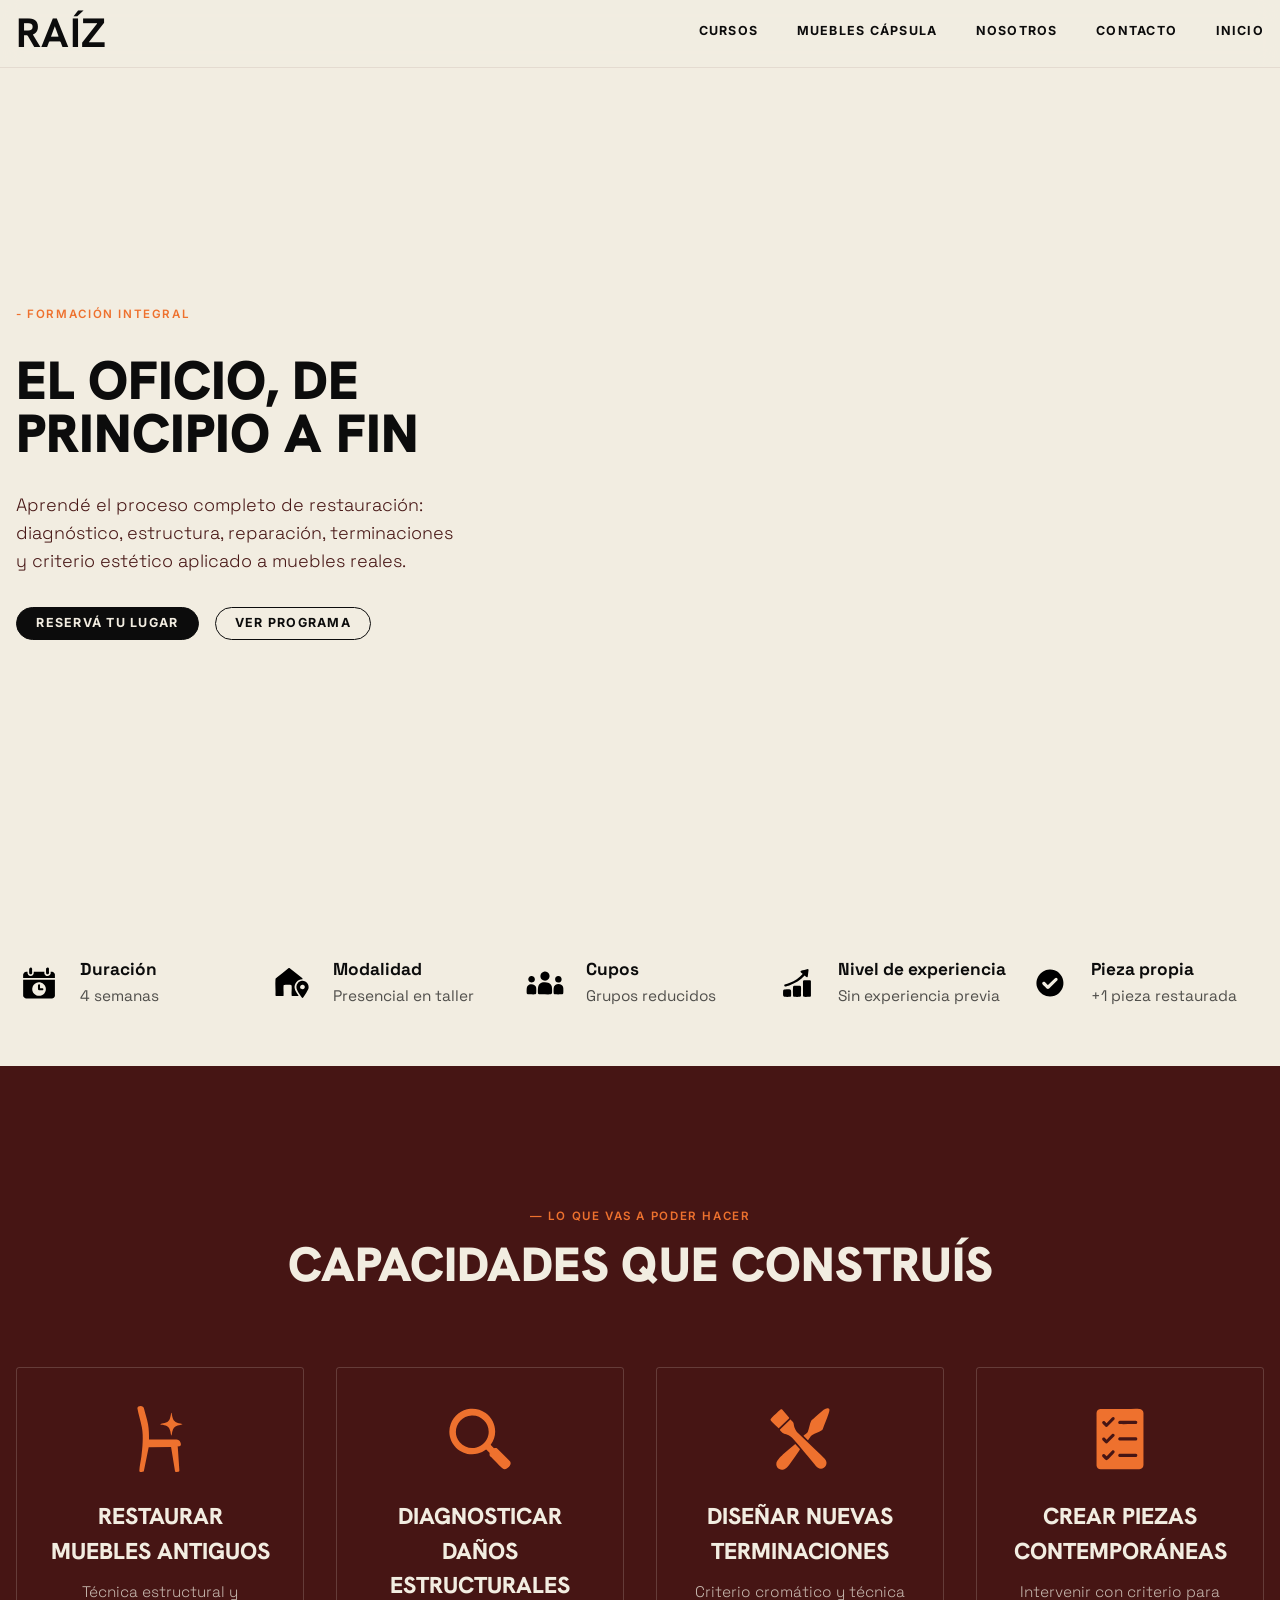
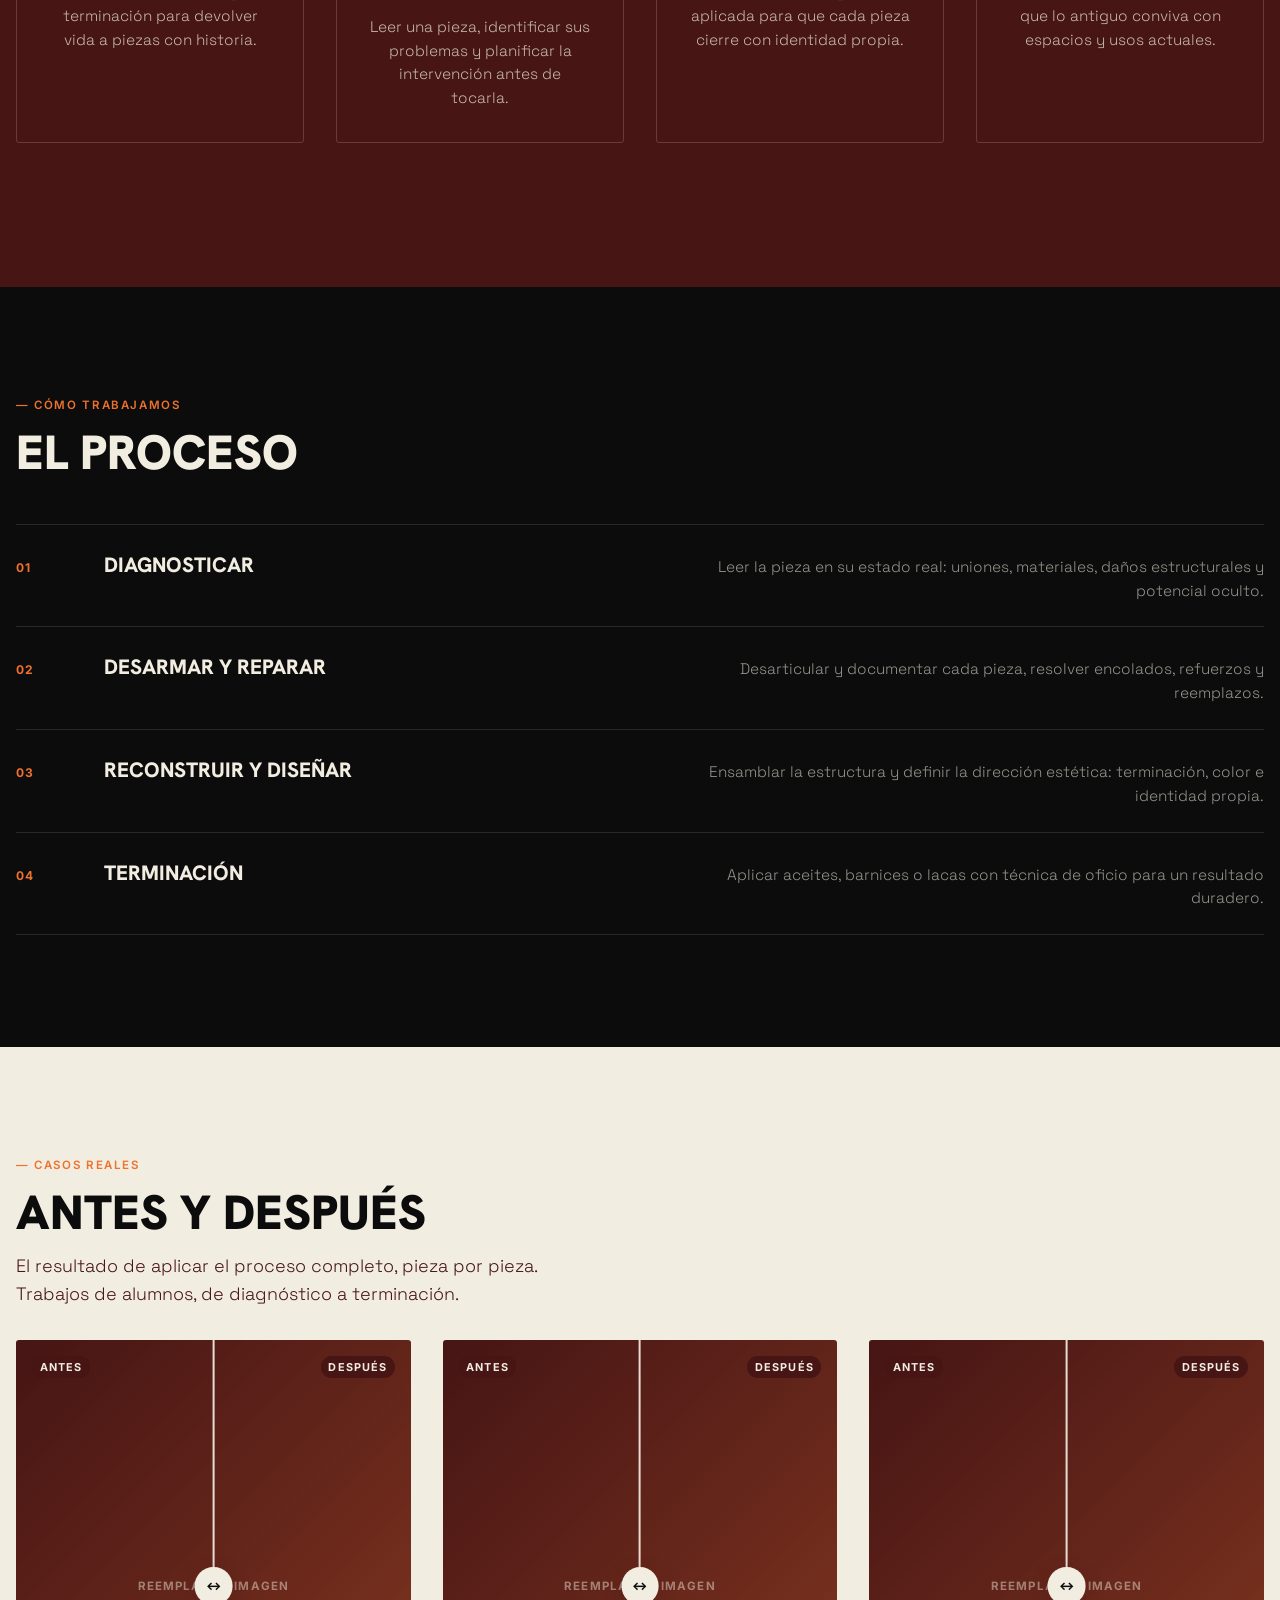
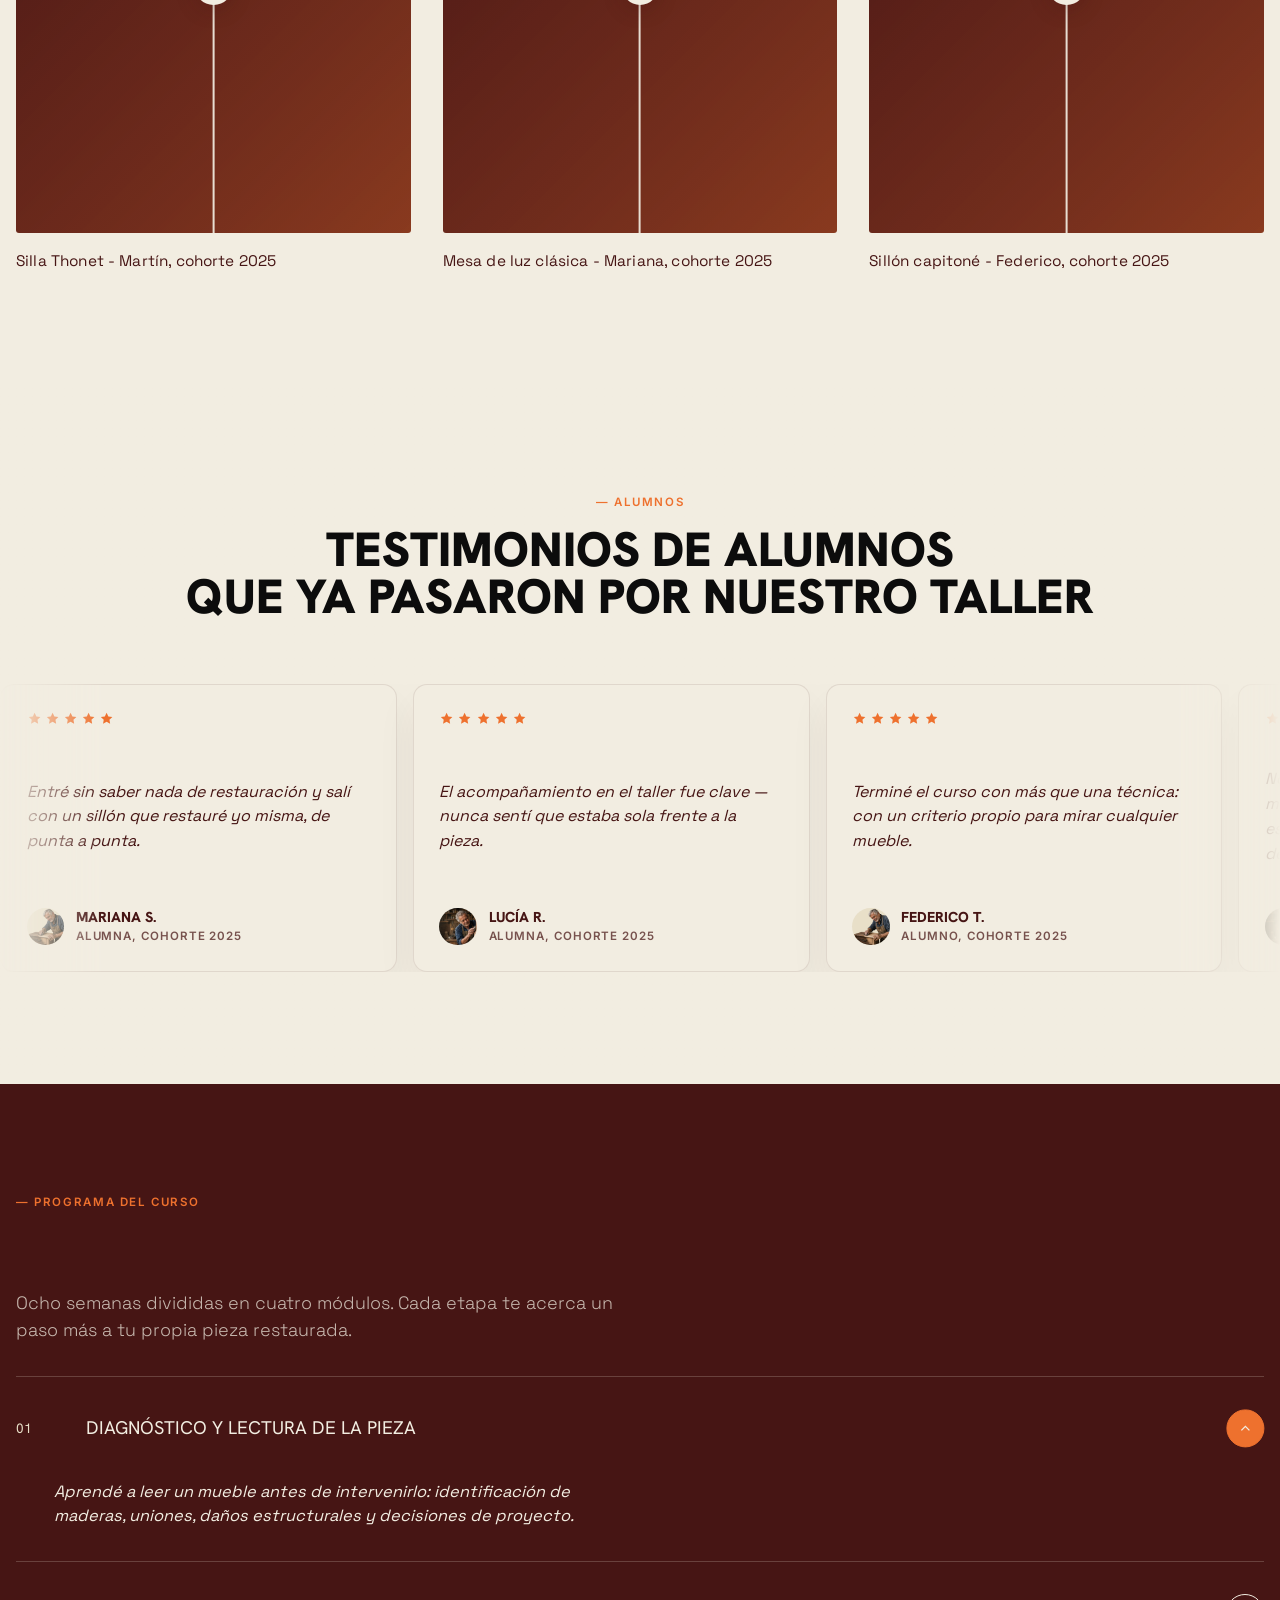
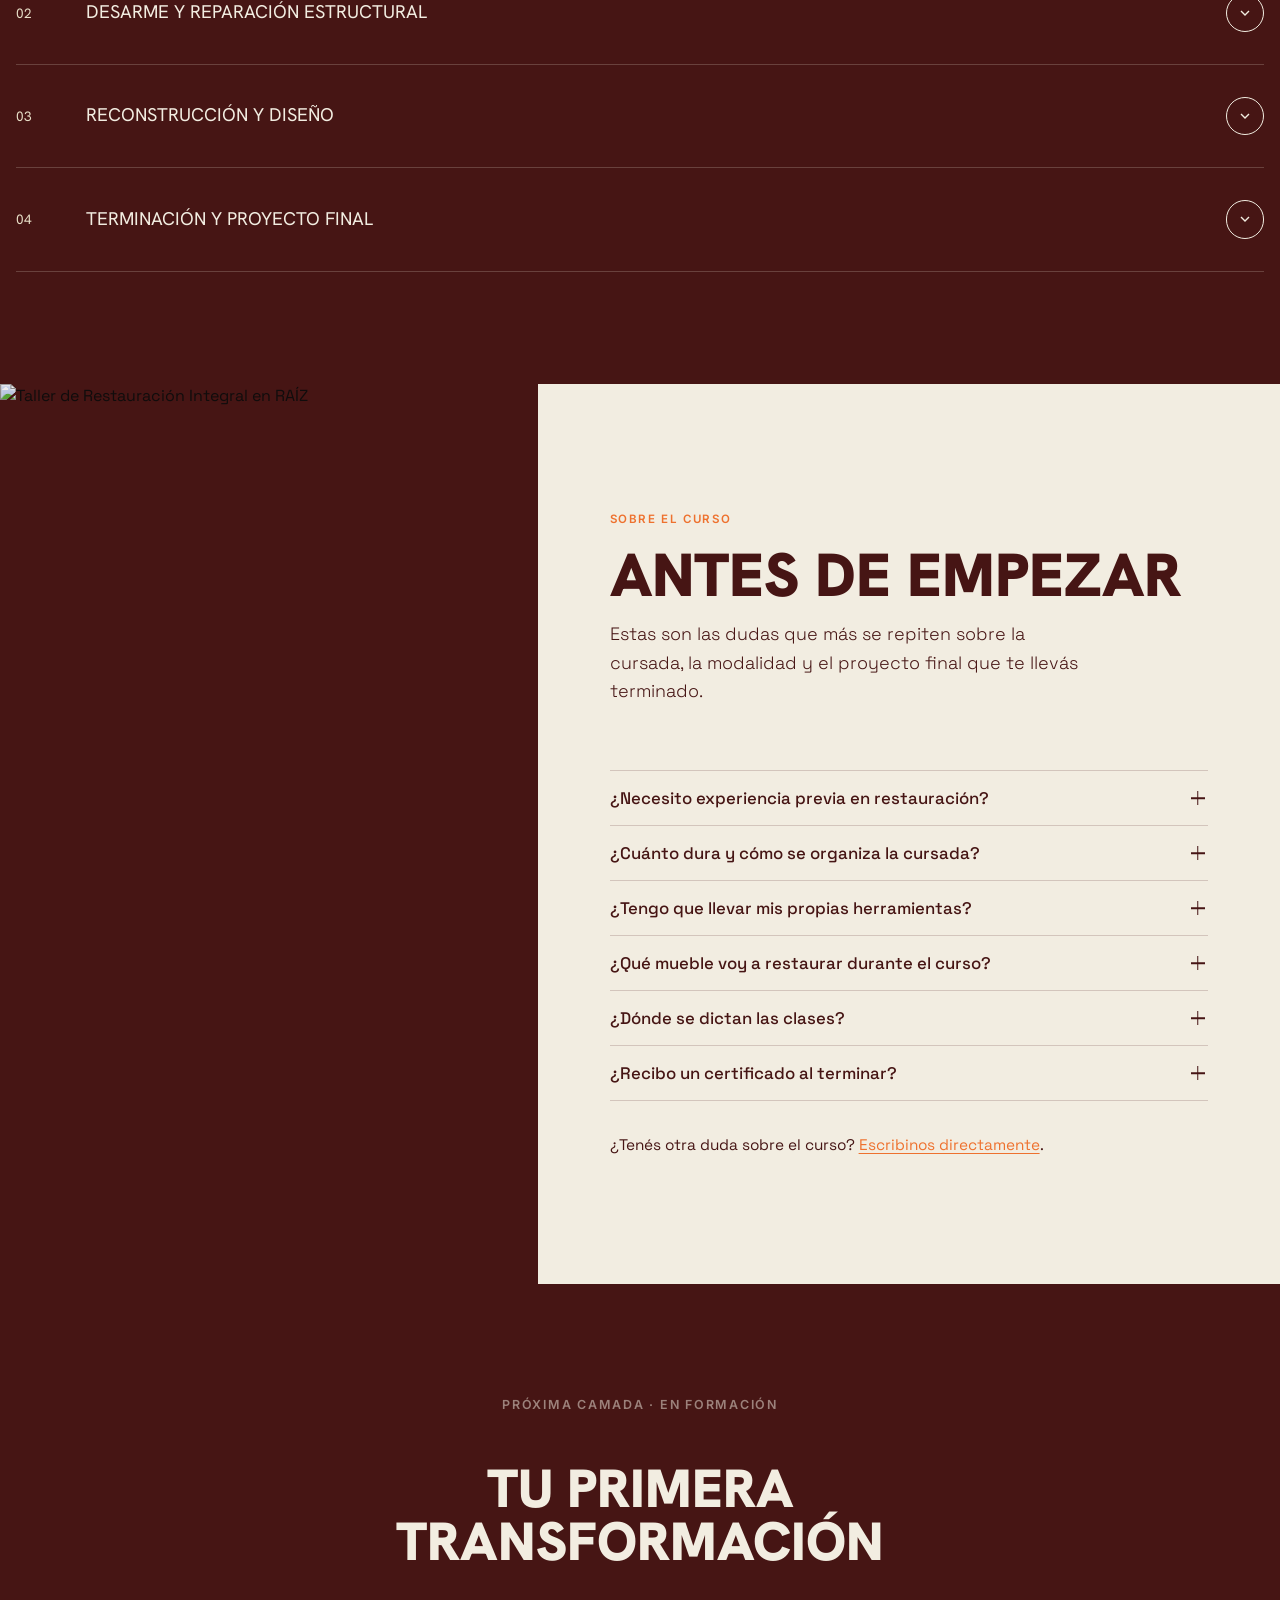
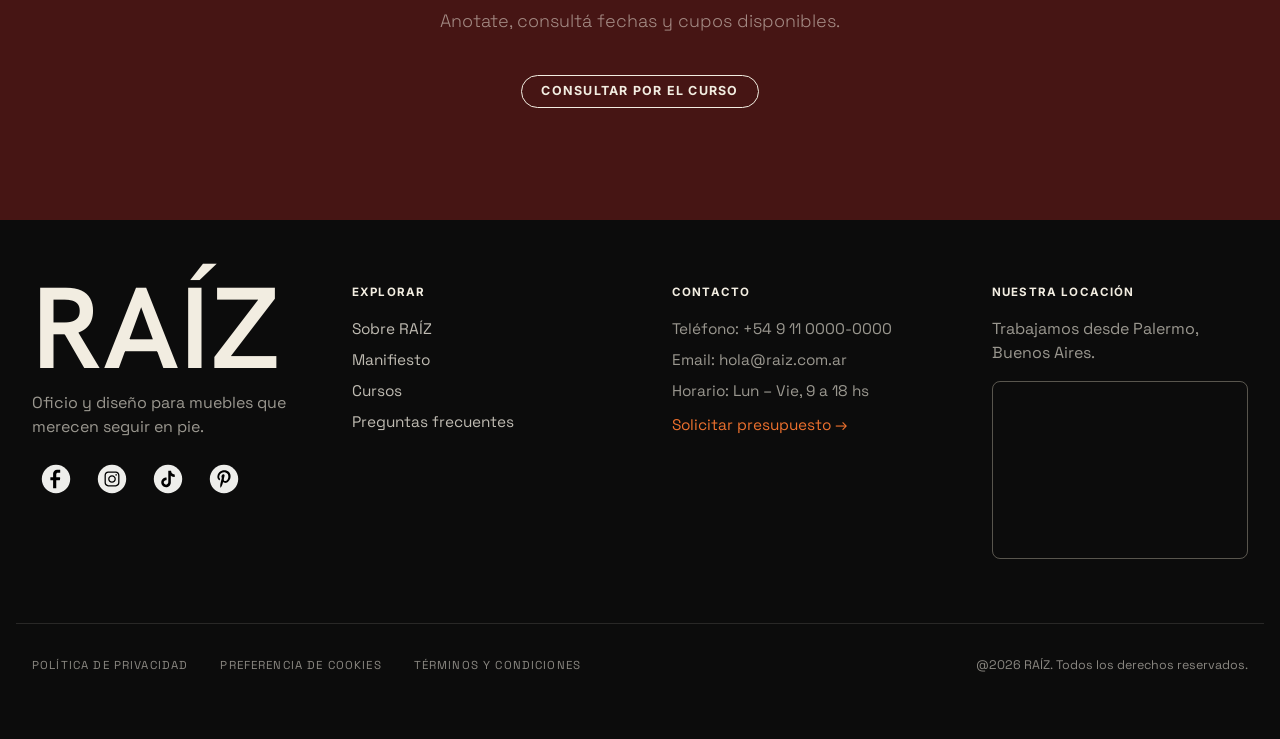
==== commit 1307e2b9: "ACT7" ====
--- a/curso-restauracion.html
+++ b/curso-restauracion.html
@@ -41,16 +41,16 @@
 <section class="curso-hero">
   <div class="envoltura curso-hero-grid">
     <div>
-      <span class="ojo curso-eyebrow reveal">01 - Curso destacado</span>
-      <h1 class="curso-hero-titulo reveal">Curso integral<br>de restauración<br></h1>
-      <p class="curso-hero-bajada reveal">Un recorrido completo por el oficio de restaurar: diagnóstico, intervención estructural, terminación y criterio estético contemporáneo. Aprendé a leer un mueble antes de transformarlo.</p>
+      <span class="ojo curso-eyebrow reveal">- Formación integral</span>
+      <h1 class="curso-hero-titulo reveal">El oficio, de principio a fin</h1>
+      <p class="curso-hero-bajada reveal">Aprendé el proceso completo de restauración: diagnóstico, estructura, reparación, terminaciones y criterio estético aplicado a muebles reales.</p>
       <div class="curso-hero-acciones reveal">
         <a href="#consultar" class="btn btn-primary">
-          <span>Consultar por el curso</span>
+          <span>Reservá tu lugar</span>
           <svg xmlns="http://www.w3.org/2000/svg" fill="none" viewBox="0 0 74 74" aria-hidden="true"><circle stroke-width="3" stroke="black" r="35.5" cy="37" cx="37"></circle><path fill="black" d="M25 35.5C24.1716 35.5 23.5 36.1716 23.5 37C23.5 37.8284 24.1716 38.5 25 38.5V35.5ZM49.0607 38.0607C49.6464 37.4749 49.6464 36.5251 49.0607 35.9393L39.5147 26.3934C38.9289 25.8076 37.9792 25.8076 37.3934 26.3934C36.8076 26.9792 36.8076 27.9289 37.3934 28.5147L45.8787 37L37.3934 45.4853C36.8076 46.0711 36.8076 47.0208 37.3934 47.6066C37.9792 48.1924 38.9289 48.1924 39.5147 47.6066L49.0607 38.0607ZM25 38.5L48 38.5V35.5L25 35.5V38.5Z"></path></svg>
         </a>
         <a href="#proceso" class="btn btn-secondary">
-          <span>Ver proceso</span>
+          <span>Ver programa</span>
           <svg xmlns="http://www.w3.org/2000/svg" fill="none" viewBox="0 0 74 74" aria-hidden="true"><circle stroke-width="3" stroke="black" r="35.5" cy="37" cx="37"></circle><path fill="black" d="M25 35.5C24.1716 35.5 23.5 36.1716 23.5 37C23.5 37.8284 24.1716 38.5 25 38.5V35.5ZM49.0607 38.0607C49.6464 37.4749 49.6464 36.5251 49.0607 35.9393L39.5147 26.3934C38.9289 25.8076 37.9792 25.8076 37.3934 26.3934C36.8076 26.9792 36.8076 27.9289 37.3934 28.5147L45.8787 37L37.3934 45.4853C36.8076 46.0711 36.8076 47.0208 37.3934 47.6066C37.9792 48.1924 38.9289 48.1924 39.5147 47.6066L49.0607 38.0607ZM25 38.5L48 38.5V35.5L25 35.5V38.5Z"></path></svg>
         </a>
       </div>
@@ -82,7 +82,7 @@
       <img class="dato-icono" src="assets/icons/grupo.svg.svg" alt="" aria-hidden="true">
       <span class="dato-texto">
         <span class="dato-titulo">Cupos</span>
-        <span class="dato-bajada">Máx. 10 personas</span>
+        <span class="dato-bajada">Grupos reducidos</span>
       </span>
     </div>
     <div class="dato-rapido reveal" style="--i:3">
@@ -103,6 +103,38 @@
 </div>
 
 <!-- ============================================================
+     CAPACIDADES - lo que vas a poder hacer
+     ============================================================ -->
+<section class="seccion capacidades" id="capacidades">
+  <div class="envoltura">
+    <span class="ojo seccion-eyebrow reveal">— Lo que vas a poder hacer</span>
+    <h2 class="seccion-titulo-f capacidades-titulo reveal"><span>Capacidades que</span> <span>construís</span></h2>
+    <ul class="capacidades-grid">
+      <li class="capacidad-item reveal" style="--i:0">
+        <span class="capacidad-icono" style="--icono:url('assets/icons/capacidad1.svg.svg')" aria-hidden="true"></span>
+        <h3 class="capacidad-titulo">Restaurar muebles antiguos</h3>
+        <p class="capacidad-desc">Técnica estructural y terminación para devolver vida a piezas con historia.</p>
+      </li>
+      <li class="capacidad-item reveal" style="--i:1">
+        <span class="capacidad-icono" style="--icono:url('assets/icons/capacidad2.svg.svg')" aria-hidden="true"></span>
+        <h3 class="capacidad-titulo">Diagnosticar daños estructurales</h3>
+        <p class="capacidad-desc">Leer una pieza, identificar sus problemas y planificar la intervención antes de tocarla.</p>
+      </li>
+      <li class="capacidad-item reveal" style="--i:2">
+        <span class="capacidad-icono" style="--icono:url('assets/icons/capacidad3.svg.svg')" aria-hidden="true"></span>
+        <h3 class="capacidad-titulo">Diseñar nuevas terminaciones</h3>
+        <p class="capacidad-desc">Criterio cromático y técnica aplicada para que cada pieza cierre con identidad propia.</p>
+      </li>
+      <li class="capacidad-item reveal" style="--i:3">
+        <span class="capacidad-icono" style="--icono:url('assets/icons/capacidad4.svg.svg')" aria-hidden="true"></span>
+        <h3 class="capacidad-titulo">Crear piezas contemporáneas</h3>
+        <p class="capacidad-desc">Intervenir con criterio para que lo antiguo conviva con espacios y usos actuales.</p>
+      </li>
+    </ul>
+  </div>
+</section>
+
+<!-- ============================================================
      PROCESO - 4 etapas con reveal por scroll
      ============================================================ -->
 <section class="seccion proceso-etapas" id="proceso">
@@ -120,7 +152,7 @@
       <li class="proceso-etapa reveal" style="--i:1">
         <span class="proceso-num">02</span>
         <h3 class="proceso-etapa-titulo">Desarmar y reparar</h3>
-        <p class="proceso-etapa-desc">Desarticular con criterio,  documentar cada pieza y resolver encolados, refuerzos y reemplazos.
+        <p class="proceso-etapa-desc">Desarticular y documentar cada pieza, resolver encolados, refuerzos y reemplazos.
       </li>
       <li class="proceso-etapa reveal" style="--i:2">
         <span class="proceso-num">03</span>
@@ -189,80 +221,6 @@
 </section>
 
 <!-- ============================================================
-     CAPACIDADES - lo que vas a poder hacer
-     ============================================================ -->
-<section class="seccion capacidades" id="capacidades">
-  <div class="envoltura">
-    <span class="ojo seccion-eyebrow reveal">— Lo que vas a poder hacer</span>
-    <h2 class="seccion-titulo-f reveal">Capacidades que construís</h2>
-    <ul class="capacidades-grid">
-      <li class="capacidad-item reveal" style="--i:0">
-        <span class="capacidad-icono" style="--icono:url('assets/icons/capacidad1.svg.svg')" aria-hidden="true"></span>
-        <h3 class="capacidad-titulo">Restaurar muebles antiguos</h3>
-        <p class="capacidad-desc">Técnica estructural y terminación para devolver vida a piezas con historia.</p>
-      </li>
-      <li class="capacidad-item reveal" style="--i:1">
-        <span class="capacidad-icono" style="--icono:url('assets/icons/capacidad2.svg.svg')" aria-hidden="true"></span>
-        <h3 class="capacidad-titulo">Diagnosticar daños estructurales</h3>
-        <p class="capacidad-desc">Leer una pieza, identificar sus problemas y planificar la intervención antes de tocarla.</p>
-      </li>
-      <li class="capacidad-item reveal" style="--i:2">
-        <span class="capacidad-icono" style="--icono:url('assets/icons/capacidad3.svg.svg')" aria-hidden="true"></span>
-        <h3 class="capacidad-titulo">Diseñar nuevas terminaciones</h3>
-        <p class="capacidad-desc">Criterio cromático y técnica aplicada para que cada pieza cierre con identidad propia.</p>
-      </li>
-      <li class="capacidad-item reveal" style="--i:3">
-        <span class="capacidad-icono" style="--icono:url('assets/icons/capacidad4.svg.svg')" aria-hidden="true"></span>
-        <h3 class="capacidad-titulo">Crear piezas contemporáneas</h3>
-        <p class="capacidad-desc">Intervenir con criterio para que lo antiguo conviva con espacios y usos actuales.</p>
-      </li>
-    </ul>
-  </div>
-</section>
-
-<!-- ============================================================
-     MÉTODO DE ENSEÑANZA
-     ============================================================ -->
-<section class="seccion curso-metodo">
-  <div class="envoltura">
-    <span class="ojo seccion-eyebrow reveal">— Modalidad de enseñanza</span>
-    <h2 class="titulo-display seccion-titulo curso-titulo-amplio reveal">Clases teórico-prácticas en taller</h2>
-    <p class="curso-metodo-bajada reveal">Cada alumno trabaja sobre una pieza propia o asignada, acompañado en cada etapa del proceso.</p>
-
-    <div class="incluye-grid">
-      <div class="incluye-item reveal" style="--i:0">
-        <span class="incluye-icono" aria-hidden="true"><svg viewBox="0 0 24 24" fill="none" stroke="currentColor" stroke-width="1.6"><path d="M16 21v-2a4 4 0 0 0-4-4H6a4 4 0 0 0-4 4v2"/><circle cx="9" cy="7" r="4"/><path d="M22 21v-2a4 4 0 0 0-3-3.87"/><path d="M16 3.13a4 4 0 0 1 0 7.75"/></svg></span>
-        <h3>Grupos reducidos</h3>
-      </div>
-      <div class="incluye-item reveal" style="--i:1">
-        <span class="incluye-icono" aria-hidden="true"><svg viewBox="0 0 24 24" fill="none" stroke="currentColor" stroke-width="1.6"><path d="M3 21h18"/><path d="M5 21V7l7-4 7 4v14"/><path d="M9 21v-6h6v6"/><path d="M9 10h.01M15 10h.01"/></svg></span>
-        <h3>Taller equipado</h3>
-      </div>
-      <div class="incluye-item reveal" style="--i:2">
-        <span class="incluye-icono" aria-hidden="true"><svg viewBox="0 0 24 24" fill="none" stroke="currentColor" stroke-width="1.6"><path d="M20 6L9 17l-5-5"/><path d="M21 12a9 9 0 1 1-6.3-8.6"/></svg></span>
-        <h3>Seguimiento personalizado</h3>
-      </div>
-    </div>
-  </div>
-</section>
-
-<!-- ============================================================
-     PROYECTO FINAL
-     ============================================================ -->
-<section class="seccion proyecto-final">
-  <div class="envoltura proyecto-final-grid">
-    <div class="reveal">
-      <span class="ojo seccion-eyebrow">—Tu proyecto final</span>
-      <h2 class="seccion-titulo-f">De diagnóstico a terminación, con tus manos</h2>
-      <p>Cada alumno restaura una pieza completa - de diagnóstico a terminación - y se lleva el mueble terminado, documentado en cada etapa del proceso.</p>
-    </div>
-    <div class="proyecto-final-imagen reveal" style="--i:1">
-      <img src="assets/images/tuproyecto.png" alt="Tu proyecto final en el taller RAÍZ">
-    </div>
-  </div>
-</section>
-
-<!-- ============================================================
      ALUMNOS
      ============================================================ -->
 <section class="seccion alumnos">
@@ -348,16 +306,63 @@
 </section>
 
 <!-- ============================================================
+     PROGRAMA DEL CURSO — módulos en acordeón (cards interactivas)
+     [PLACEHOLDER] Copy inventado, reemplazar antes de publicar
+     ============================================================ -->
+<section class="seccion curso-modulos" id="programa">
+  <div class="envoltura">
+    <span class="ojo seccion-eyebrow reveal">— Programa del curso</span>
+    <h2 class="titulo-display seccion-titulo curso-titulo-amplio reveal">Programa del curso</h2>
+    <p class="curso-modulos-bajada reveal">Ocho semanas divididas en cuatro módulos. Cada etapa te acerca un paso más a tu propia pieza restaurada.</p>
+
+    <div class="modulos-lista">
+      <details class="modulo-item reveal" open>
+        <summary>
+          <span class="modulo-numero">01</span>
+          <span class="modulo-titulo">Diagnóstico y lectura de la pieza</span>
+          <span class="modulo-flecha" aria-hidden="true"><svg viewBox="0 0 24 24" fill="none" stroke="currentColor" stroke-width="2"><path d="M6 9l6 6 6-6"/></svg></span>
+        </summary>
+        <p>Aprendé a leer un mueble antes de intervenirlo: identificación de maderas, uniones, daños estructurales y decisiones de proyecto.</p>
+      </details>
+      <details class="modulo-item reveal">
+        <summary>
+          <span class="modulo-numero">02</span>
+          <span class="modulo-titulo">Desarme y reparación estructural</span>
+          <span class="modulo-flecha" aria-hidden="true"><svg viewBox="0 0 24 24" fill="none" stroke="currentColor" stroke-width="2"><path d="M6 9l6 6 6-6"/></svg></span>
+        </summary>
+        <p>Desarmado con criterio, encolados, refuerzos y reemplazos de piezas dañadas para devolverle estabilidad al mueble.</p>
+      </details>
+      <details class="modulo-item reveal">
+        <summary>
+          <span class="modulo-numero">03</span>
+          <span class="modulo-titulo">Reconstrucción y diseño</span>
+          <span class="modulo-flecha" aria-hidden="true"><svg viewBox="0 0 24 24" fill="none" stroke="currentColor" stroke-width="2"><path d="M6 9l6 6 6-6"/></svg></span>
+        </summary>
+        <p>Reensamblado de la estructura y definición de la dirección estética: color, terminación e identidad de la pieza.</p>
+      </details>
+      <details class="modulo-item reveal">
+        <summary>
+          <span class="modulo-numero">04</span>
+          <span class="modulo-titulo">Terminación y proyecto final</span>
+          <span class="modulo-flecha" aria-hidden="true"><svg viewBox="0 0 24 24" fill="none" stroke="currentColor" stroke-width="2"><path d="M6 9l6 6 6-6"/></svg></span>
+        </summary>
+        <p>Aceites, barnices y lacas aplicados con técnica de oficio. Te llevás tu propia pieza terminada, documentada de principio a fin.</p>
+      </details>
+    </div>
+  </div>
+</section>
+
+<!-- ============================================================
      PREGUNTAS FRECUENTES
      ============================================================ -->
 <section class="faq" id="preguntas-frecuentes">
   <div class="faq__media">
-    <img src="assets/images/curso-taller.jpg" alt="Taller de Restauración Integral en RAÍZ">
+    <img src="assets/images/taller1.png" alt="Taller de Restauración Integral en RAÍZ">
   </div>
 
   <div class="faq__content">
     <span class="faq__eyebrow">Sobre el curso</span>
-    <h2 class="faq__title">Antes de anotarte</h2>
+    <h2 class="faq__title">Antes de empezar</h2>
     <p class="faq__lead">Estas son las dudas que más se repiten sobre la cursada, la modalidad y el proyecto final que te llevás terminado.</p>
 
     <div class="faq__list">
--- a/style.css
+++ b/style.css
@@ -15,6 +15,7 @@
   --color-terracota: #ee712e;
   --color-negro: #0c0c0c;
   --color-lila: #E0D8E5;
+  --color-gris: #5e5d5f;
 
   /* Aliases semanticos para componentes reutilizables */
   --hueso: var(--color-hueso);
@@ -50,7 +51,7 @@
 
   /* Escala tipografica fluida compartida */
   --text-display-xl: clamp(2.75rem, 7vw, 6.25rem);
-  --text-display-lg: clamp(2rem, 4.4vw, 3.4rem);
+  --text-display-lg: clamp(1.85rem, 3.8vw, 3rem);
   --text-display-md: clamp(1.2rem, 1.8vw, 1.45rem);
   --text-body-lg: clamp(1.05rem, 1.4vw, 1.28rem);
   --text-body: clamp(.96rem, 1vw, 1rem);
@@ -94,6 +95,24 @@
   overflow-x: hidden;
   width: 100%;
 }
+/* Scrollbar personalizada opcional.
+   Descomentá este bloque si querés modificar la barra lateral.
+
+html{
+  scrollbar-color: var(--color-terracota) var(--color-gris);
+}
+::-webkit-scrollbar{
+  width: 12px;
+}
+::-webkit-scrollbar-track{
+  background: var(--color-nogal);
+}
+::-webkit-scrollbar-thumb{
+  background: var(--color-terracota);
+  border-radius: 999px;
+  border: 3px solid var(--color-nogal);
+}
+*/
 body{
   margin: 0;
   background: var(--crema);
@@ -586,7 +605,7 @@
 }
 .raiz-hero__content h1{
   font-family: var(--font-display);
-  font-size: clamp(3rem, 5.8vw, 6.8rem);
+  font-size: clamp(2.5rem, 4.4vw, 4.4rem);
   font-weight: 900;
   line-height: .98;
   letter-spacing: 0;
@@ -640,123 +659,10 @@
   border-color: var(--naranja);
   transform: scale(.95);
 }
-.raiz-hero__chair-wrap{
-  position: absolute;
-  z-index: 2;
-  right: clamp(9rem, 14vw, 16rem);
-  bottom: 2%;
-  width: clamp(640px, 52vw, 980px);
-  max-width: 88vw;
-  max-height: 88svh;
-  aspect-ratio: 1.18 / 1;
-  pointer-events: none;
-}
-.raiz-hero__shadow{
-  position: absolute;
-  left: 6%;
-  bottom: 1%;
-  width: 88%;
-  height: 18%;
-  background: radial-gradient(
-    ellipse,
-    rgba(0, 0, 0, 0.26) 0%,
-    rgba(0, 0, 0, 0.13) 42%,
-    rgba(0, 0, 0, 0) 72%
-  );
-  filter: blur(24px);
-  transform: rotate(-4deg);
-  opacity: 0.78;
-  z-index: 1;
-}
-.raiz-hero__chair{
-  position: absolute;
-  inset: 0;
-  z-index: 2;
-  width: 100%;
-  height: 100%;
-  object-fit: contain;
-  object-position: center bottom;
-  opacity: 1;
-  transform: scale(1);
-  transform-origin: center bottom;
-  transition: opacity 350ms ease-out, transform 350ms ease-out;
-  user-select: none;
-}
-.raiz-hero__chair--next{
-  opacity: 0;
-  transform: scale(1.015);
-}
-.raiz-hero__chair--next.is-entering,
-.raiz-hero__chair--active.is-active{
-  opacity: 1;
-  transform: scale(1);
-}
-.raiz-hero__chair--active.is-exiting{
-  opacity: 0;
-  transform: scale(.985);
-}
-.raiz-hero__thumbs{
-  position: absolute;
-  z-index: 4;
-  top: 50%;
-  right: clamp(2rem, 4vw, 5rem);
-  display: flex;
-  flex-direction: column;
-  gap: 1.1rem;
-  transform: translateY(-50%);
-}
-.raiz-hero__thumb{
-  width: clamp(6.2rem, 7vw, 8.4rem);
-  aspect-ratio: 1 / 1;
-  padding: .55rem;
-  border: 1px solid color-mix(in srgb, var(--color-hueso) 52%, transparent);
-  border-radius: 18px;
-  background: color-mix(in srgb, var(--color-hueso) 38%, transparent);
-  opacity: .65;
-  cursor: pointer;
-  overflow: hidden;
-  transform: scale(1);
-  transition: opacity 250ms ease, transform 250ms ease, border-color 250ms ease, box-shadow 250ms ease;
-}
-.raiz-hero__thumb img{
-  width: 100%;
-  height: 100%;
-  object-fit: contain;
-  object-position: center bottom;
-  filter: saturate(.55);
-  transition: filter 250ms ease;
-}
-.raiz-hero__thumb:hover{
-  transform: translateX(-.25rem) scale(1.02);
-}
-.raiz-hero__thumb.is-active{
-  border-color: var(--color-hueso);
-  box-shadow: 0 1rem 2.4rem color-mix(in srgb, var(--color-negro) 16%, transparent);
-  opacity: 1;
-  transform: scale(1.04);
-}
-.raiz-hero__thumb.is-active img,
-.raiz-hero__thumb:hover img{
-  filter: saturate(1);
-}
-
 @media (max-width: 1024px){
   .raiz-hero__content{
     width: min(46vw, 500px);
     padding-left: clamp(1.5rem, 6vw, 4rem);
-  }
-  .raiz-hero__chair-wrap{
-    right: clamp(6.5rem, 12vw, 9rem);
-    bottom: 3%;
-    width: clamp(420px, 46vw, 660px);
-    max-height: 74svh;
-  }
-  .raiz-hero__thumbs{
-    right: clamp(1.25rem, 3.5vw, 2.75rem);
-    gap: .75rem;
-  }
-  .raiz-hero__thumb{
-    width: clamp(4.8rem, 7vw, 6rem);
   }
 }
 
@@ -771,38 +677,10 @@
     padding: clamp(6rem, 13vh, 7.5rem) clamp(1.25rem, 7vw, 2rem) 0;
   }
   .raiz-hero__content h1{
-    font-size: clamp(3.2rem, 15vw, 5.8rem);
+    font-size: clamp(2.4rem, 10vw, 3.8rem);
   }
   .raiz-hero__claim{
     max-width: 30ch;
-  }
-  .raiz-hero__chair-wrap{
-    right: auto;
-    left: 50%;
-    bottom: 2%;
-    width: min(88vw, 500px);
-    max-width: calc(100vw - 2rem);
-    transform: translateX(-50%);
-  }
-  .raiz-hero__shadow{
-    left: 0;
-    bottom: 0;
-    width: 100%;
-    height: 12%;
-    opacity: 0.42;
-    filter: blur(14px);
-  }
-  .raiz-hero__thumbs{
-    top: auto;
-    right: auto;
-    left: 50%;
-    bottom: clamp(.9rem, 3vh, 1.4rem);
-    flex-direction: row;
-    gap: .75rem;
-    transform: translateX(-50%);
-  }
-  .raiz-hero__thumb{
-    width: clamp(4rem, 20vw, 5rem);
   }
 }
 
@@ -834,9 +712,9 @@
 }
 .principios-titulo{
   font-family: var(--font-display);
-  font-size: clamp(2.8rem, 5.4vw, 5rem);
+  font-size: var(--tam-h2);
   font-weight: 900;
-  line-height: .55;
+  line-height: .95;
   color: var(--principios-nogal);
   margin-inline: auto;
 }
@@ -849,7 +727,7 @@
   line-height: 1.55;
   color: var(--principios-nogal-suave);
   max-width: 58ch;
-  margin: 4.5rem auto 0;
+  margin: var(--espacio-s) auto 0;
 }
 .principios-bajada br{
   display: block;
@@ -963,12 +841,12 @@
 .historia-eyebrow{ color: var(--naranja); }
 .historia-slide .seccion-titulo{
   margin-top: var(--espacio-xs);
-  color: var(--color-hueso);
+  color: var(--negro-suave);
 }
 .historia-slide p{
   font-family: var(--font-body);
   font-size: var(--tam-bajada);
-  color: var(--color-hueso);
+  color: var(--negro-suave);
   max-width: 40ch;
   line-height: 1.52;
 }
@@ -1045,13 +923,13 @@
 }
 .oficios .seccion-eyebrow{
   display: inline-block;
-  margin-bottom: var(--espacio-m);
+  margin-bottom: var(--espacio-s);
 }
 .oficios-cabecera{
   display: flex;
   flex-direction: column;
   align-items: flex-start;
-  gap: var(--espacio-m);
+  gap: var(--espacio-s);
   margin-bottom: var(--espacio-l);
 }
 .oficios-cabecera p{
@@ -1085,7 +963,11 @@
   transition: transform .3s ease, box-shadow .3s ease;
 }
 .card-oficio--destacado{
-  background: var(--color-lila);
+  background: var(--color-hueso);
+  border: 2px solid var(--color-terracota);
+  box-shadow:
+    0 0 0 1px color-mix(in srgb, var(--color-terracota) 28%, transparent),
+    0 1.4rem 3.4rem color-mix(in srgb, var(--color-terracota) 20%, transparent);
 }
 .card-oficio-imagen{
   aspect-ratio: 4 / 3;
@@ -1232,7 +1114,7 @@
   display: flex;
   flex-direction: column;
   align-items: flex-start;
-  gap: var(--espacio-m);
+  gap: var(--espacio-s);
 }
 .manifiesto-titulo{
   font-size: var(--tam-h2);
@@ -1331,6 +1213,592 @@
   margin-top: .3rem;
 }
 
+/* ---------- 12b. MATERIALES ---------- */
+.materiales{
+  background: var(--color-hueso);
+  color: var(--color-nogal);
+  padding-block: clamp(3rem, 5vw, 4.5rem);
+}
+.materiales__inner{
+  display: grid;
+  gap: clamp(1.6rem, 3vw, 2.6rem);
+}
+.materiales__header{
+  display: grid;
+  gap: var(--espacio-s);
+  max-width: 56rem;
+}
+.materiales__header .seccion-eyebrow{
+  display: inline-block;
+  margin-bottom: 0;
+}
+.materiales__header .seccion-titulo{
+  text-align: left;
+  color: var(--color-negro);
+  font-size: var(--tam-h2);
+  line-height: .95;
+}
+.materiales__intro{
+  max-width: 62ch;
+  margin-top: 0;
+  font-family: var(--font-body);
+  font-size: var(--tam-bajada);
+  line-height: 1.45;
+  color: color-mix(in srgb, var(--color-nogal) 78%, transparent);
+}
+.materiales__layout{
+  display: grid;
+  grid-template-columns: minmax(0, 1.1fr) minmax(22rem, .9fr);
+  gap: clamp(1.5rem, 3.5vw, 3rem);
+  align-items: stretch;
+}
+.materiales__visual{
+  position: relative;
+  min-width: 0;
+  min-height: clamp(20rem, 34vw, 28rem);
+  aspect-ratio: 16 / 10;
+  margin: 0;
+  overflow: hidden;
+  border-radius: 8px;
+  background-color: var(--material-base, #9b632d);
+  isolation: isolate;
+  transition: background-color .32s var(--ease), opacity .32s var(--ease);
+}
+.materiales__visual::before,
+.materiales__visual::after{
+  content: '';
+  position: absolute;
+  inset: 0;
+  pointer-events: none;
+}
+.materiales__visual::before{
+  z-index: 1;
+  background:
+    linear-gradient(120deg, color-mix(in srgb, var(--material-light, #c48643) 30%, transparent), transparent 40%),
+    repeating-linear-gradient(100deg,
+      color-mix(in srgb, var(--material-dark, #5d3218) 22%, transparent) 0 1px,
+      transparent 1px 16px),
+    repeating-linear-gradient(8deg,
+      transparent 0 20px,
+      color-mix(in srgb, var(--material-light, #c48643) 16%, transparent) 20px 22px,
+      transparent 22px 42px);
+  mix-blend-mode: multiply;
+  opacity: .62;
+}
+.materiales__visual::after{
+  z-index: 2;
+  background: linear-gradient(180deg, transparent 45%, color-mix(in srgb, var(--color-negro) 52%, transparent));
+}
+.materiales__visual.is-changing,
+.materiales__info.is-changing{
+  opacity: .7;
+}
+.materiales__image{
+  position: absolute;
+  inset: 0;
+  z-index: 3;
+  width: 100%;
+  height: 100%;
+  object-fit: cover;
+  opacity: 0;
+  transition: opacity .32s var(--ease);
+}
+.materiales__image.is-loaded{
+  opacity: 1;
+}
+.materiales__caption{
+  position: absolute;
+  left: clamp(1.25rem, 2.4vw, 2rem);
+  right: clamp(1.25rem, 2.4vw, 2rem);
+  bottom: clamp(1.25rem, 2.4vw, 2rem);
+  z-index: 4;
+  display: grid;
+  gap: .45rem;
+  color: var(--color-hueso);
+}
+.materiales__placeholder-label{
+  font-family: var(--font-label);
+  font-size: var(--tam-micro);
+  font-weight: 700;
+  letter-spacing: .14em;
+  text-transform: uppercase;
+  color: color-mix(in srgb, var(--color-hueso) 72%, transparent);
+}
+.materiales__visual.has-image .materiales__placeholder-label{
+  display: none;
+}
+.materiales__caption strong{
+  font-family: var(--font-display);
+  font-size: clamp(1.7rem, 3vw, 2.8rem);
+  line-height: .95;
+}
+.material-placeholder--oak{
+  --material-base: #956128;
+  --material-light: #d49a52;
+  --material-dark: #5b3518;
+}
+.material-placeholder--walnut{
+  --material-base: #432018;
+  --material-light: #835139;
+  --material-dark: #1f0d0a;
+}
+.material-placeholder--cedar{
+  --material-base: #9f4f2e;
+  --material-light: #d4865f;
+  --material-dark: #552415;
+}
+.material-placeholder--pine{
+  --material-base: #d7b879;
+  --material-light: #f0dca7;
+  --material-dark: #9d7b3d;
+}
+.material-placeholder--lapacho{
+  --material-base: #56311e;
+  --material-light: #8a593b;
+  --material-dark: #24120b;
+}
+.materiales__info{
+  display: flex;
+  flex-direction: column;
+  align-self: center;
+  transition: opacity .32s var(--ease);
+}
+.materiales__tabs{
+  border-top: 1px solid color-mix(in srgb, var(--color-nogal) 62%, transparent);
+  border-bottom: 1px solid color-mix(in srgb, var(--color-nogal) 62%, transparent);
+}
+.materiales__tab{
+  position: relative;
+  width: 100%;
+  display: grid;
+  grid-template-columns: 4rem 1fr;
+  gap: var(--espacio-s);
+  align-items: baseline;
+  padding: clamp(.55rem, 1vw, .78rem) .5rem;
+  border-bottom: 1px solid color-mix(in srgb, var(--color-nogal) 16%, transparent);
+  color: color-mix(in srgb, var(--color-nogal) 52%, transparent);
+  text-align: left;
+  transition: background var(--t-rapida), color var(--t-rapida);
+}
+.materiales__tab:last-child{
+  border-bottom: 0;
+}
+.materiales__tab::before{
+  content: '';
+  position: absolute;
+  left: 0;
+  top: 0;
+  bottom: 0;
+  width: .18rem;
+  background: var(--color-terracota);
+  transform: scaleY(0);
+  transform-origin: center;
+  transition: transform var(--t-rapida);
+}
+.materiales__tab:hover,
+.materiales__tab:focus-visible{
+  background: color-mix(in srgb, var(--color-crudo) 45%, transparent);
+  color: var(--color-nogal);
+}
+.materiales__tab[aria-selected="true"]{
+  background: color-mix(in srgb, var(--color-crudo) 58%, transparent);
+  color: var(--color-nogal);
+}
+.materiales__tab[aria-selected="true"]::before{
+  transform: scaleY(1);
+}
+.materiales__number{
+  font-family: var(--font-label);
+  font-size: var(--tam-label);
+  font-weight: 700;
+  letter-spacing: .12em;
+  color: currentColor;
+}
+.materiales__tab-name{
+  font-family: var(--font-display);
+  font-size: clamp(1.05rem, 1.65vw, 1.55rem);
+  font-weight: 800;
+  line-height: 1.05;
+  color: currentColor;
+}
+.materiales__details{
+  display: grid;
+  gap: .85rem;
+  padding-top: clamp(.85rem, 1.6vw, 1.25rem);
+}
+.materiales__specs{
+  display: grid;
+  grid-template-columns: repeat(2, minmax(0, 1fr));
+  gap: .45rem var(--espacio-s);
+  margin: 0;
+  padding: 0;
+}
+.materiales__spec{
+  display: grid;
+  gap: .08rem;
+  min-width: 0;
+}
+.materiales__spec dt{
+  font-family: var(--font-label);
+  font-size: var(--tam-micro);
+  font-weight: 700;
+  letter-spacing: .12em;
+  text-transform: uppercase;
+  color: var(--color-nogal);
+}
+.materiales__spec dd{
+  margin: 0;
+  font-family: var(--font-body);
+  font-size: var(--tam-cuerpo);
+  color: var(--color-negro-suave);
+}
+.materiales__description{
+  margin: 0;
+  max-width: 42ch;
+  font-family: var(--font-body);
+  font-size: var(--tam-cuerpo);
+  line-height: 1.4;
+  color: var(--color-negro-suave);
+}
+@media (max-width: 1023px){
+  .materiales__layout{
+    grid-template-columns: minmax(0, 1fr) minmax(20rem, .9fr);
+    gap: var(--espacio-m);
+  }
+  .materiales__visual{
+    min-height: clamp(18rem, 36vw, 26rem);
+    align-self: start;
+  }
+  .materiales__tab{
+    grid-template-columns: 3.4rem 1fr;
+  }
+}
+@media (max-width: 760px){
+  .materiales__layout{
+    grid-template-columns: 1fr;
+  }
+  .materiales__visual{
+    min-height: auto;
+    aspect-ratio: 4 / 3;
+  }
+  .materiales__info{
+    align-self: stretch;
+  }
+}
+@media (max-width: 599px){
+  .materiales__inner{
+    gap: var(--espacio-s);
+  }
+  .materiales__intro{
+    font-size: var(--tam-bajada);
+  }
+  .materiales__tab{
+    grid-template-columns: 3rem 1fr;
+    padding-inline: .25rem;
+  }
+  .materiales__specs{
+    grid-template-columns: 1fr;
+  }
+}
+@media (prefers-reduced-motion: reduce){
+  .materiales__visual,
+  .materiales__info,
+  .materiales__image,
+  .materiales__tab,
+  .materiales__tab::before{
+    transition: none;
+  }
+}
+.materiales__tapizado{
+  display: grid;
+  gap: var(--espacio-m);
+  padding-top: clamp(2rem, 4vw, 4rem);
+  border-top: 1px solid color-mix(in srgb, var(--color-nogal) 16%, transparent);
+}
+.materiales__subheader{
+  display: grid;
+  gap: var(--espacio-s);
+  max-width: 52rem;
+  margin-inline: auto;
+  text-align: center;
+}
+.materiales__subheader .seccion-eyebrow{
+  display: inline-block;
+  margin-bottom: 0;
+}
+.materiales__subtitulo{
+  max-width: 48rem;
+  margin-inline: auto;
+  font-size: var(--tam-h2);
+  line-height: .95;
+  color: var(--color-negro);
+}
+.materiales__subheader .materiales__intro{
+  margin-inline: auto;
+  margin-top: 0;
+  text-align: center;
+}
+.materiales__subtitulo span{
+  display: block;
+  white-space: nowrap;
+}
+.tapizado__layout{
+  display: grid;
+  gap: var(--espacio-s);
+  justify-items: center;
+}
+.tapizado__media{
+  position: relative;
+  width: min(100%, 76rem);
+  justify-self: center;
+}
+.tapizado__media img{
+  width: min(66%, 58rem);
+  max-width: 100%;
+  height: auto;
+  display: block;
+  margin-inline: auto;
+}
+.hotspot{
+  position: absolute;
+  width: 1rem;
+  height: 1rem;
+  border-radius: 999px;
+  background: var(--color-terracota);
+  border: 2px solid var(--color-hueso);
+  transform: translate(-50%, -50%);
+  box-shadow:
+    0 0 0 1px color-mix(in srgb, var(--color-nogal) 42%, transparent),
+    0 .45rem 1rem color-mix(in srgb, var(--color-negro) 22%, transparent);
+  z-index: 3;
+  transition: transform var(--t-rapida), background var(--t-rapida), box-shadow var(--t-rapida);
+}
+.hotspot::after{
+  content: '';
+  position: absolute;
+  inset: -.62rem;
+  border-radius: inherit;
+  border: 1px solid var(--color-terracota);
+  background: transparent;
+  opacity: .34;
+  z-index: -1;
+}
+.hotspot:hover,
+.hotspot:focus-visible{
+  transform: translate(-50%, -50%) scale(1.12);
+}
+.hotspot.is-active{
+  background: var(--color-nogal);
+  box-shadow:
+    0 0 0 3px color-mix(in srgb, var(--color-hueso) 78%, transparent),
+    0 .55rem 1.2rem color-mix(in srgb, var(--color-negro) 28%, transparent);
+}
+.hotspot--tapizado{ left: 41%; top: 42%; }
+.hotspot--relleno-asiento{ left: 42%; top: 57%; }
+.hotspot--estructura-lateral{ left: 68%; top: 43%; }
+.hotspot--suspension{ left: 44%; top: 66%; }
+.hotspot--relleno-respaldo{ left: 62%; top: 31%; }
+.tapizado__connector{
+  position: absolute;
+  left: 0;
+  top: 0;
+  width: var(--connector-width, 0);
+  height: 2px;
+  border-radius: 999px;
+  background: color-mix(in srgb, var(--color-terracota) 72%, transparent);
+  transform:
+    translate(var(--connector-x, 0), var(--connector-y, 0))
+    scaleX(var(--connector-scale, 1));
+  transform-origin: var(--connector-origin, 0 50%);
+  opacity: var(--connector-opacity, 0);
+  z-index: 2;
+  transition: opacity var(--t-rapida);
+}
+@media (prefers-reduced-motion: no-preference){
+  .tapizado__connector{
+    transition: opacity var(--t-rapida), width var(--t-rapida), transform var(--t-rapida);
+  }
+}
+.tapizado__panel{
+  position: absolute;
+  left: 0;
+  top: 29%;
+  width: min(20rem, 31%);
+  display: grid;
+  gap: .55rem;
+  padding: clamp(.9rem, 1.6vw, 1.25rem);
+  border: 1px solid color-mix(in srgb, var(--color-nogal) 20%, transparent);
+  border-radius: 16px;
+  background: color-mix(in srgb, var(--color-hueso) 94%, transparent);
+  box-shadow: 0 1rem 2.4rem color-mix(in srgb, var(--color-negro) 12%, transparent);
+  color: var(--color-nogal);
+  z-index: 4;
+  opacity: 1;
+  transform: translateY(0) scale(1);
+  transition: opacity var(--t-rapida), transform var(--t-rapida);
+}
+.tapizado__panel[hidden]{
+  display: none;
+}
+.tapizado__panel.is-changing{
+  opacity: 0;
+  transform: translateY(.35rem) scale(.985);
+}
+.tapizado__panel[data-layer="tapizado"]{
+  left: 0;
+  top: 28%;
+}
+.tapizado__panel[data-layer="relleno-asiento"]{
+  left: 0;
+  top: 46%;
+}
+.tapizado__panel[data-layer="estructura-lateral"]{
+  left: auto;
+  right: 0;
+  top: 24%;
+}
+.tapizado__panel[data-layer="suspension"]{
+  left: 0;
+  top: 64%;
+}
+.tapizado__panel[data-layer="relleno-respaldo"]{
+  left: auto;
+  right: 0;
+  top: 6%;
+}
+.tapizado__label{
+  font-family: var(--font-label);
+  font-size: var(--tam-micro);
+  font-weight: 700;
+  letter-spacing: .12em;
+  text-transform: uppercase;
+  color: var(--color-nogal);
+}
+.tapizado__panel h4{
+  margin: 0;
+  font-family: var(--font-display);
+  font-size: clamp(1.3rem, 2vw, 1.85rem);
+  line-height: 1;
+  color: var(--color-nogal);
+}
+.tapizado__panel p,
+.materiales__quote{
+  margin: 0;
+  font-family: var(--font-body);
+  font-size: var(--tam-bajada);
+  line-height: 1.45;
+  color: var(--color-nogal);
+}
+.tapizado__mobile-list{
+  display: none;
+}
+.tapizado__nota{
+  max-width: 54rem;
+  margin: .15rem auto 0;
+  font-family: var(--font-body);
+  font-size: var(--tam-boton);
+  line-height: 1.45;
+  color: color-mix(in srgb, var(--color-nogal) 54%, transparent);
+  text-align: center;
+}
+.tapizado__nota span{
+  display: block;
+}
+.tapizado__mobile-button{
+  width: 100%;
+  display: flex;
+  justify-content: space-between;
+  gap: var(--espacio-s);
+  padding: .85rem 0;
+  border-bottom: 1px solid color-mix(in srgb, var(--color-nogal) 16%, transparent);
+  font-family: var(--font-body);
+  font-size: var(--tam-cuerpo);
+  color: color-mix(in srgb, var(--color-nogal) 62%, transparent);
+  text-align: left;
+}
+.tapizado__mobile-button[aria-pressed="true"]{
+  color: var(--color-nogal);
+}
+@media (prefers-reduced-motion: no-preference){
+  .hotspot:not(.is-active)::after{
+    animation: hotspotPulse 1.9s ease-out infinite;
+  }
+  .hotspot.is-active::after{
+    animation: hotspotPulseActive 2.2s ease-out infinite;
+  }
+  @keyframes hotspotPulse{
+    0%{
+      opacity: .32;
+      transform: scale(1);
+    }
+    70%{
+      opacity: 0;
+      transform: scale(1.72);
+    }
+    100%{
+      opacity: 0;
+      transform: scale(1.72);
+    }
+  }
+  @keyframes hotspotPulseActive{
+    0%{
+      opacity: .2;
+      transform: scale(1);
+    }
+    75%{
+      opacity: 0;
+      transform: scale(1.45);
+    }
+    100%{
+      opacity: 0;
+      transform: scale(1.45);
+    }
+  }
+}
+@media (max-width: 760px){
+  .tapizado__layout{
+    grid-template-columns: 1fr;
+  }
+  .tapizado__media{
+    width: min(100%, 44rem);
+  }
+  .tapizado__media img{
+    width: 100%;
+  }
+  .tapizado__connector{
+    display: none;
+  }
+  .tapizado__panel{
+    position: static;
+    width: 100%;
+    max-width: 32rem;
+    padding: var(--espacio-s);
+    justify-self: center;
+    transform: none;
+  }
+  .tapizado__panel.is-changing{
+    transform: none;
+  }
+}
+@media (max-width: 599px){
+  .materiales__tapizado{
+    gap: var(--espacio-s);
+  }
+  .materiales__subtitulo span{
+    white-space: normal;
+  }
+  .hotspot{
+    display: none;
+  }
+  .tapizado__mobile-list{
+    display: grid;
+  }
+  .tapizado__panel p,
+  .materiales__quote{
+    font-size: var(--tam-cuerpo);
+  }
+}
+
 .capsula{
   background: var(--color-lila);
   overflow: hidden;
@@ -1986,7 +2454,7 @@
   width: 100%;
   overflow: hidden;
   background: var(--color-hueso);
-  padding: clamp(5rem, 9vw, 8rem) 0;
+  padding: clamp(.55rem, 1.2vw, 1rem) 0;
 }
 
 .raiz-marquee__track {
@@ -1998,13 +2466,13 @@
 .raiz-marquee__content {
   display: flex;
   align-items: center;
-  gap: 48px;
-  padding-right: 48px;
+  gap: 34px;
+  padding-right: 34px;
 }
 
 .raiz-marquee span {
   font-family: var(--font-display);
-  font-size: clamp(2.2rem, 4.2vw, 4rem);
+  font-size: clamp(1.15rem, 2.1vw, 2rem);
   font-weight: 900;
   line-height: 0.9;
   letter-spacing: -0.02em;
@@ -2014,8 +2482,8 @@
 }
 
 .raiz-marquee__dot {
-  width: clamp(1.2rem, 2vw, 2.2rem);
-height: clamp(1.2rem, 2vw, 2.2rem);
+  width: clamp(.85rem, 1.35vw, 1.5rem);
+  height: clamp(.85rem, 1.35vw, 1.5rem);
   object-fit: contain;
   display: block;
   flex: 0 0 auto;
@@ -2047,14 +2515,14 @@
 .video-card__media{
   display: block;
   width: 100%;
-  height: clamp(24rem, 58vw, 52rem);
+  height: clamp(300px, 22vw, 430px);
   object-fit: cover;
 }
 
 /* ---------- 14c. CTA CONTACTO — imagen + formulario ---------- */
 .cta-contacto{
   display: flex;
-  min-height: 820px;
+  min-height: calc(100vh - 4.5rem);
 }
 .cta-contacto__imagen{
   flex: 1 1 50%;
@@ -2077,39 +2545,40 @@
 .cta-contacto__form-panel{
   flex: 1 1 50%;
   background: var(--color-nogal);
-  padding: 112px 64px 120px;
+  padding: clamp(2rem, 4vw, 4rem) clamp(2.5rem, 5vw, 4rem);
   display: flex;
   flex-direction: column;
-  justify-content: flex-start;
+  justify-content: center;
 }
 .cta-contacto__titulo{
-  font-size: clamp(17px, 1.6vw, 32px);
-  line-height: 1.16;
+  font-size: clamp(20px, 1.65vw, 31px);
+  line-height: 1.22;
   color: var(--color-hueso);
   max-width: none;
-  margin: 0 0 2rem;
+  margin: 0 0 clamp(1.9rem, 2.8vw, 2.4rem);
 }
 .cta-contacto__subtitulo{
+  display: none;
   font-family: var(--font-body);
-  font-size: calc(var(--tam-bajada) * 1.05);
+  font-size: var(--tam-cuerpo);
   color: color-mix(in srgb, var(--color-hueso) 85%, transparent);
   max-width: 540px;
-  margin: 0 0 60px;
+  margin: 0 0 clamp(.75rem, 1.2vw, 1rem);
 }
 .cta-contacto__form{
   display: flex;
   flex-direction: column;
-  gap: 2.2rem;
+  gap: 1.75rem;
   max-width: 540px;
 }
 .cta-contacto__campo{
   display: flex;
   flex-direction: column;
-  gap: .6rem;
+  gap: .45rem;
 }
 .cta-contacto__form label{
   font-family: var(--font-body);
-  font-size: 14px;
+  font-size: var(--tam-label);
   text-transform: uppercase;
   letter-spacing: .05em;
   color: var(--color-crudo);
@@ -2122,14 +2591,14 @@
   border: none;
   border-bottom: 2px solid var(--color-crudo);
   border-radius: 4px;
-  padding: 19px 18px;
+  padding: .62rem .9rem;
   font-family: var(--font-body);
-  font-size: 1.05rem;
+  font-size: var(--tam-cuerpo);
   resize: vertical;
   transition: border-color .3s ease;
 }
 .cta-contacto__form textarea{
-  min-height: 170px;
+  min-height: 78px;
 }
 .cta-contacto__form input:focus-visible,
 .cta-contacto__form textarea:focus-visible{
@@ -2171,32 +2640,56 @@
   margin: 0;
 }
 .cta-contacto__confirmacion:empty{ display: none; }
+.cta-contacto .btn{
+  align-self: flex-start;
+  margin-top: clamp(1.25rem, 2.2vw, 1.7rem);
+  padding-block: .58rem;
+}
 
 @media (max-width: 1024px){
+  .video-card__media{
+    height: clamp(260px, 32vw, 360px);
+  }
   .cta-contacto{
     flex-direction: column;
+    min-height: calc(100vh - 4.5rem);
   }
   .cta-contacto__imagen{
     flex: none;
-    height: 360px;
+    height: clamp(140px, 22vw, 200px);
   }
   .cta-contacto__form-panel{
-    padding: 56px 40px;
+    padding: clamp(1.5rem, 4vw, 2.25rem) clamp(1.25rem, 4vw, 2rem);
+    justify-content: center;
   }
   .cta-contacto__titulo{
-    font-size: clamp(14px, calc(3.6px + 2.77vw), 32px);
+    font-size: clamp(18px, calc(8px + 2vw), 28px);
   }
 }
 
 @media (max-width: 599px){
   .cta-contacto__imagen{
-    height: 280px;
+    height: 96px;
   }
   .cta-contacto__form-panel{
-    padding: 40px 24px;
+    padding: 1.2rem 1rem;
+  }
+  .cta-contacto__form{
+    gap: .55rem;
+  }
+  .cta-contacto__titulo{
+    font-size: clamp(17px, 5.2vw, 24px);
+    line-height: 1.18;
   }
   .cta-contacto__subtitulo{
-    margin-bottom: 28px;
+    margin-bottom: .75rem;
+  }
+  .cta-contacto__form input,
+  .cta-contacto__form textarea{
+    padding-block: .52rem;
+  }
+  .cta-contacto__form textarea{
+    min-height: 68px;
   }
   .btn--nogal-invertido{
     width: 100%;
@@ -2212,6 +2705,9 @@
   }
   .video-card{
     border-radius: 0;
+  }
+  .video-card__media{
+    height: clamp(210px, 55vw, 240px);
   }
 }
 
--- a/curso.css
+++ b/curso.css
@@ -36,12 +36,12 @@
 .curso-hero-titulo{
   font-family: var(--font-display);
   font-weight: 900;
-  font-size: clamp(2.8rem, 5.6vw, 5.6rem);
+  font-size: clamp(2.3rem, 4.2vw, 4.2rem);
   line-height: .98;
   text-transform: uppercase;
   letter-spacing: 0;
   margin: 0 0 var(--espacio-m);
-  max-width: 11ch;
+  max-width: 18ch;
 }
 .curso-hero-bajada{
   font-family: var(--font-body);
@@ -75,39 +75,33 @@
 .dato-rapido{
   display: flex;
   align-items: center;
-  gap: 14px;
-  padding: 20px;
-  border-radius: 12px;
-  background: var(--nogal, var(--color-nogal));
-  box-shadow: 0 10px 26px color-mix(in srgb, var(--color-nogal) 10%, transparent);
-  color: var(--color-hueso);
+  gap: 18px;
   transition-delay: calc(var(--i, 0) * 100ms);
 }
 .dato-icono{
   flex: 0 0 auto;
-  width: 32px;
-  height: 32px;
+  width: 46px;
+  height: 46px;
   object-fit: contain;
-  filter: brightness(0) invert(1);
 }
 .dato-texto{
   display: grid;
-  gap: .3rem;
+  gap: .35rem;
   min-width: 0;
 }
 .dato-titulo{
   font-family: var(--font-body);
   font-weight: 700;
-  font-size: clamp(.98rem, 1vw, 1.08rem);
-  line-height: 1.1;
-  color: var(--color-hueso);
+  font-size: clamp(1.08rem, 1.3vw, 1.28rem);
+  line-height: 1.15;
+  color: var(--color-negro);
 }
 .dato-bajada{
   font-family: var(--font-body);
   font-weight: 400;
-  font-size: .86rem;
-  line-height: 1.25;
-  color: color-mix(in srgb, var(--color-hueso) 70%, transparent);
+  font-size: var(--tam-cuerpo);
+  line-height: 1.3;
+  color: color-mix(in srgb, var(--color-negro) 70%, transparent);
 }
 
 /* ---------- PRESENTACIÓN ---------- */
@@ -119,7 +113,7 @@
 }
 .curso-presentacion-grid p{
   font-family: var(--font-body);
-  font-size: 1.1rem;
+  font-size: var(--tam-bajada);
   color: var(--negro-suave);
 }
 
@@ -156,7 +150,7 @@
   text-transform: uppercase;
 }
 .incluye-item p{
-  font-size: .95rem;
+  font-size: var(--tam-cuerpo);
   color: var(--negro-suave);
 }
 
@@ -164,6 +158,16 @@
 .curso-modulos{ background: var(--color-nogal); color: var(--crema); }
 .curso-modulos .ojo{ color: var(--naranja); }
 .curso-modulos .seccion-titulo{ color: var(--crema); }
+.curso-modulos-bajada{
+  font-family: var(--font-body);
+  font-weight: 300;
+  font-size: var(--tam-bajada);
+  line-height: 1.55;
+  color: color-mix(in srgb, var(--color-hueso) 75%, transparent);
+  max-width: 58ch;
+  margin-top: var(--espacio-s);
+  margin-bottom: var(--espacio-m);
+}
 .modulos-lista{
   display: flex;
   flex-direction: column;
@@ -234,7 +238,7 @@
   text-transform: uppercase;
 }
 .detalle-texto{
-  font-size: .95rem;
+  font-size: var(--tam-cuerpo);
   color: var(--negro-suave);
 }
 
@@ -277,7 +281,7 @@
   font-weight: 600;
 }
 
-.curso-titulo-amplio{ margin-bottom: clamp(1.2rem, 2.2vw, 1.8rem); }
+.curso-titulo-amplio{ margin-bottom: 0; }
 .curso-titulo-compacto{ margin-bottom: var(--espacio-s); }
 
 /* ---------- TÍTULO COMPARTIDO — nuevas secciones ---------- */
@@ -291,11 +295,10 @@
   letter-spacing: .14em;
   text-transform: uppercase;
   color: var(--naranja);
-  margin: 0 0 var(--espacio-m);
-}
-
-.seccion-titulo-f,
-.curso-metodo .seccion-titulo{
+  margin: 0 0 var(--espacio-s);
+}
+
+.seccion-titulo-f{
   font-family: var(--font-display);
   font-weight: 900;
   font-size: var(--tam-h2);
@@ -305,9 +308,8 @@
   margin: 0;
 }
 
-.seccion-titulo-f + p,
-.curso-metodo .seccion-titulo + .curso-metodo-bajada{
-  margin-top: var(--espacio-m);
+.seccion-titulo-f + p{
+  margin-top: var(--espacio-s);
 }
 
 /* ---------- PROCESO — 6 etapas ---------- */
@@ -348,7 +350,7 @@
 .proceso-etapa-desc{
   font-family: var(--font-body);
   font-weight: 300;
-  font-size: .92rem;
+  font-size: var(--tam-cuerpo);
   color: color-mix(in srgb, var(--color-hueso) 60%, transparent);
   line-height: 1.55;
   text-align: right;
@@ -418,7 +420,7 @@
 .caso-tag--despues{ right: 1rem; }
 .caso-caption{
   font-family: var(--font-body);
-  font-size: .85rem;
+  font-size: var(--tam-cuerpo);
   color: var(--negro-suave);
   margin-top: var(--espacio-s);
   letter-spacing: .01em;
@@ -428,13 +430,22 @@
 .capacidades{
   background: #461514;
   color: var(--color-hueso);
+  padding-block: calc(var(--espacio-xl) + var(--espacio-m));
+}
+.capacidades .seccion-eyebrow{
+  text-align: center;
+}
+.capacidades-titulo{
+  line-height: 1.04;
+  text-align: center;
 }
 .capacidades-grid{
   display: grid;
   grid-template-columns: repeat(3, 1fr);
   gap: var(--espacio-m);
   list-style: none;
-  padding: 0; margin: 0;
+  padding: 0;
+  margin: clamp(3rem, 6vw, 5rem) 0 0;
 }
 .capacidad-item{
   display: flex;
@@ -453,8 +464,8 @@
 }
 .capacidad-icono{
   display: block;
-  width: 64px;
-  height: 64px;
+  width: 78px;
+  height: 78px;
   margin-bottom: 1.35rem;
   background: var(--color-terracota);
   -webkit-mask: var(--icono) center / contain no-repeat;
@@ -464,16 +475,16 @@
 .capacidad-titulo{
   font-family: var(--font-display);
   font-weight: 800;
-  font-size: 1rem;
+  font-size: var(--tam-h3);
   letter-spacing: 0;
   text-transform: uppercase;
-  max-width: 18ch;
+  max-width: 20ch;
   color: var(--color-hueso);
 }
 .capacidad-desc{
   font-family: var(--font-body);
   font-weight: 300;
-  font-size: .88rem;
+  font-size: var(--tam-cuerpo);
   color: color-mix(in srgb, var(--color-hueso) 75%, transparent);
   line-height: 1.55;
   max-width: 24ch;
@@ -482,8 +493,7 @@
 
 /* ---------- CTA FINAL — Tu primera transformación ---------- */
 /* ---------- NUEVA ESTRUCTURA DEL CURSO ---------- */
-.casos-bajada,
-.curso-metodo-bajada{
+.casos-bajada{
   font-family: var(--font-body);
   font-weight: 300;
   font-size: var(--tam-bajada);
@@ -583,30 +593,6 @@
 }
 .caso-tag{ top: 1rem; bottom: auto; }
 .capacidades-grid{ grid-template-columns: repeat(4, 1fr); }
-.curso-metodo{ background: var(--crema-alta); }
-.curso-metodo .incluye-grid{ grid-template-columns: repeat(3, 1fr); }
-.curso-metodo .incluye-item{ min-height: 12rem; }
-.proyecto-final{ background: var(--crema); }
-.proyecto-final-grid{
-  display: grid;
-  grid-template-columns: .9fr 1.1fr;
-  gap: var(--espacio-l);
-  align-items: center;
-}
-.proyecto-final-grid p{
-  font-family: var(--font-body);
-  font-weight: 300;
-  font-size: var(--tam-bajada);
-  line-height: 1.55;
-  color: var(--negro-suave);
-  max-width: 48ch;
-}
-.proyecto-final-imagen{
-  aspect-ratio: 4/3;
-  overflow: hidden;
-  border-radius: 3px;
-}
-.proyecto-final-imagen img{ width: 100%; height: 100%; object-fit: cover; }
 .alumnos{
   background:
     linear-gradient(color-mix(in srgb, var(--color-hueso) 72%, transparent), color-mix(in srgb, var(--color-hueso) 72%, transparent)),
@@ -829,6 +815,7 @@
 
 .faq__media {
   position: relative;
+  min-width: 0;
   background: var(--nogal);
   overflow: hidden;
 }
@@ -845,44 +832,49 @@
   display: flex;
   flex-direction: column;
   justify-content: center;
-  padding: 6rem 6vw 6rem 5vw;
+  min-width: 0;
+  padding: var(--espacio-xl) clamp(2rem, 6vw, 4.5rem);
 }
 
 .faq__eyebrow {
-  font-family: "JetBrains Mono", monospace;
-  font-size: 12px;
+  font-family: var(--font-label);
+  font-size: var(--tam-label);
+  font-weight: 600;
   letter-spacing: 0.14em;
   text-transform: uppercase;
-  color: var(--terracota);
-  margin-bottom: 1.25rem;
+  color: var(--naranja);
+  margin-bottom: var(--espacio-s);
 }
 
 .faq__title {
-  font-family: "Fraunces", serif;
-  font-style: italic;
-  font-weight: 500;
-  font-size: clamp(2.2rem, 3.2vw, 3.4rem);
-  line-height: 1.05;
+  font-family: var(--font-display);
+  font-weight: 900;
+  font-size: clamp(2.35rem, 4.8vw, 3.8rem);
+  line-height: .98;
+  letter-spacing: 0;
+  text-transform: uppercase;
   color: var(--nogal);
-  margin: 0 0 1.25rem;
-  max-width: 14ch;
+  margin: 0 0 var(--espacio-s);
+  max-width: 18ch;
+  white-space: nowrap;
 }
 
 .faq__lead {
-  font-family: "Inter", sans-serif;
-  font-size: 1rem;
+  font-family: var(--font-body);
+  font-weight: 300;
+  font-size: var(--tam-bajada);
   line-height: 1.6;
-  color: var(--oliva);
+  color: var(--negro-suave);
   max-width: 44ch;
-  margin: 0 0 3rem;
+  margin: 0 0 var(--espacio-l);
 }
 
 .faq__list {
-  border-top: 1px solid rgba(70, 21, 20, 0.18);
+  border-top: 1px solid color-mix(in srgb, var(--color-nogal) 18%, transparent);
 }
 
 .faq__item {
-  border-bottom: 1px solid rgba(70, 21, 20, 0.18);
+  border-bottom: 1px solid color-mix(in srgb, var(--color-nogal) 18%, transparent);
 }
 
 .faq__question {
@@ -895,8 +887,8 @@
   border: none;
   text-align: left;
   cursor: pointer;
-  padding: 1.6rem 0;
-  font-family: "Space Grotesk", sans-serif;
+  padding: var(--espacio-s) 0;
+  font-family: var(--font-body);
   font-weight: 500;
   font-size: 1.05rem;
   color: var(--nogal);
@@ -957,20 +949,20 @@
 }
 
 .faq__answer {
-  font-family: "Inter", sans-serif;
-  font-size: 0.95rem;
+  font-family: var(--font-body);
+  font-size: var(--tam-cuerpo);
   line-height: 1.65;
-  color: rgba(70, 21, 20, 0.75);
+  color: color-mix(in srgb, var(--color-nogal) 75%, transparent);
   margin: 0;
-  padding-bottom: 1.6rem;
+  padding-bottom: var(--espacio-s);
   max-width: 52ch;
 }
 
 .faq__footnote {
-  margin-top: 2.5rem;
-  font-family: "Inter", sans-serif;
-  font-size: 0.9rem;
-  color: var(--oliva);
+  margin-top: var(--espacio-m);
+  font-family: var(--font-body);
+  font-size: var(--tam-cuerpo);
+  color: var(--negro-suave);
 }
 
 .faq__footnote a {
@@ -998,11 +990,14 @@
   }
 
   .faq__content {
-    padding: 3.5rem 1.5rem;
+    padding: var(--espacio-l) var(--espacio-m);
   }
 }
 
 .cta-final{
+  display: flex;
+  align-items: center;
+  justify-content: center;
   background: var(--color-nogal);
   color: var(--color-hueso);
 }
@@ -1015,11 +1010,11 @@
 .cta-final .cta-final-titulo{
   font-family: var(--font-display);
   font-weight: 900;
-  font-size: var(--tam-h1);
+  font-size: clamp(2.3rem, 4.2vw, 4.2rem);
   line-height: .98;
   letter-spacing: 0;
   text-transform: uppercase;
-  margin-block: var(--espacio-s) var(--espacio-m);
+  margin-block: var(--espacio-s) var(--espacio-xs);
   margin-inline: auto;
   width: fit-content;
   max-width: 100%;
@@ -1043,7 +1038,7 @@
   justify-content: center;
   flex-wrap: wrap;
   gap: 1rem;
-  margin-top: var(--espacio-m);
+  margin-top: var(--espacio-xs);
 }
 .cta-final .btn-light:hover,
 .cta-final .btn-light:focus-visible{
@@ -1067,9 +1062,7 @@
   .proceso-etapa{ grid-template-columns: 3rem 1fr; }
   .proceso-etapa-desc{ grid-column: 1 / -1; text-align: left; padding-top: .4rem; }
   .capacidades-grid{ grid-template-columns: repeat(2, 1fr); }
-  .casos-grid,
-  .proyecto-final-grid{ grid-template-columns: 1fr; }
-  .curso-metodo .incluye-grid{ grid-template-columns: repeat(3, 1fr); }
+  .casos-grid{ grid-template-columns: 1fr; }
   .caso-slider{ aspect-ratio: 4/3; }
   .alumno-card{
     flex-basis: min(72vw, 22rem);
@@ -1079,15 +1072,15 @@
 /* ---------- RESPONSIVE MOBILE ---------- */
 @media (max-width: 599px){
   .curso-hero{ padding-top: 7.5rem; }
-  .curso-hero-titulo{ font-size: clamp(2.35rem, 11vw, 4rem); }
+  .curso-hero-titulo,
+  .cta-final .cta-final-titulo{ font-size: clamp(2.1rem, 8vw, 3.2rem); }
   .incluye-grid{ grid-template-columns: 1fr; }
   .modulo-titulo{ font-size: 1rem; }
   .modulo-item p{ padding-left: 0; margin-top: .5rem; }
   /* nuevas secciones */
   .proceso-etapa{ grid-template-columns: 2.5rem 1fr; padding: 1.2rem 0; }
   .capacidades-grid{ grid-template-columns: 1fr; }
-  .casos-grid,
-  .curso-metodo .incluye-grid{ grid-template-columns: 1fr; }
+  .casos-grid{ grid-template-columns: 1fr; }
   .alumnos .seccion-titulo-f span{
     white-space: normal;
   }
@@ -1112,5 +1105,3 @@
   }
 }
 
-
-
